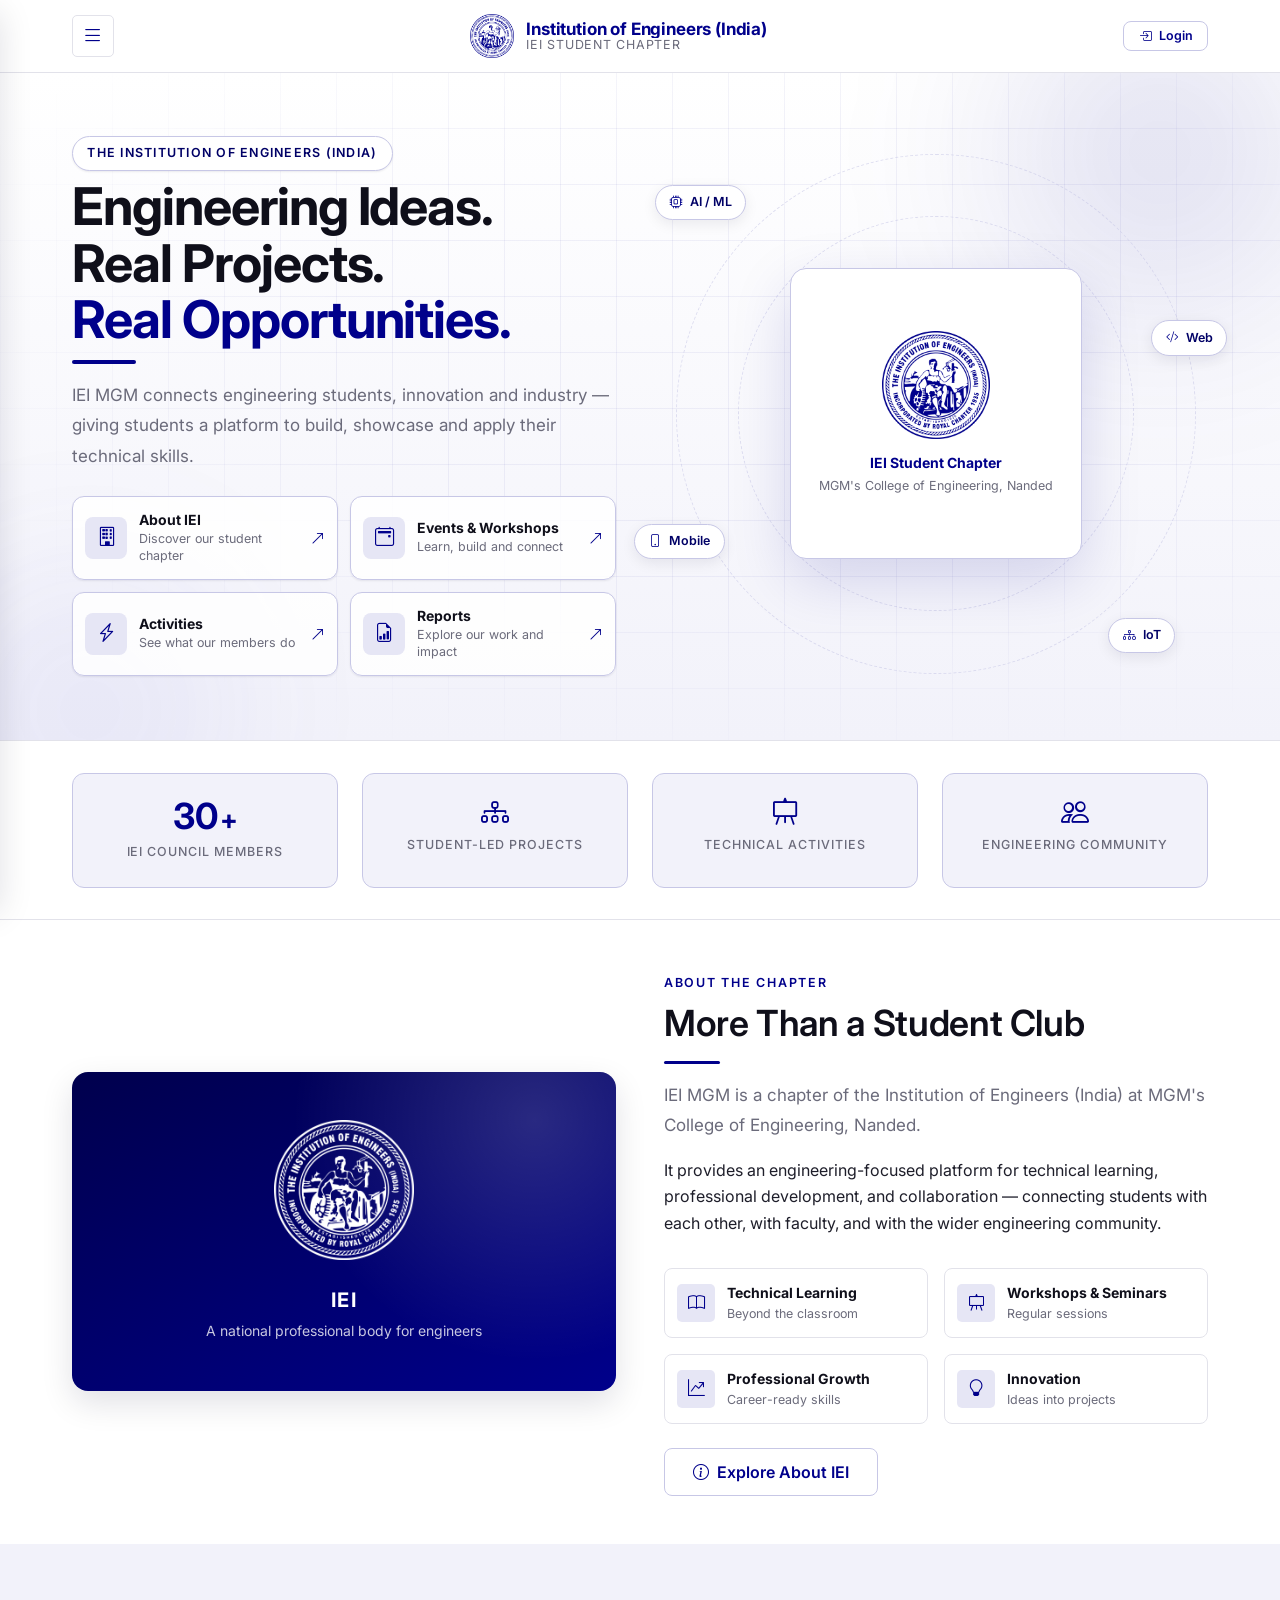
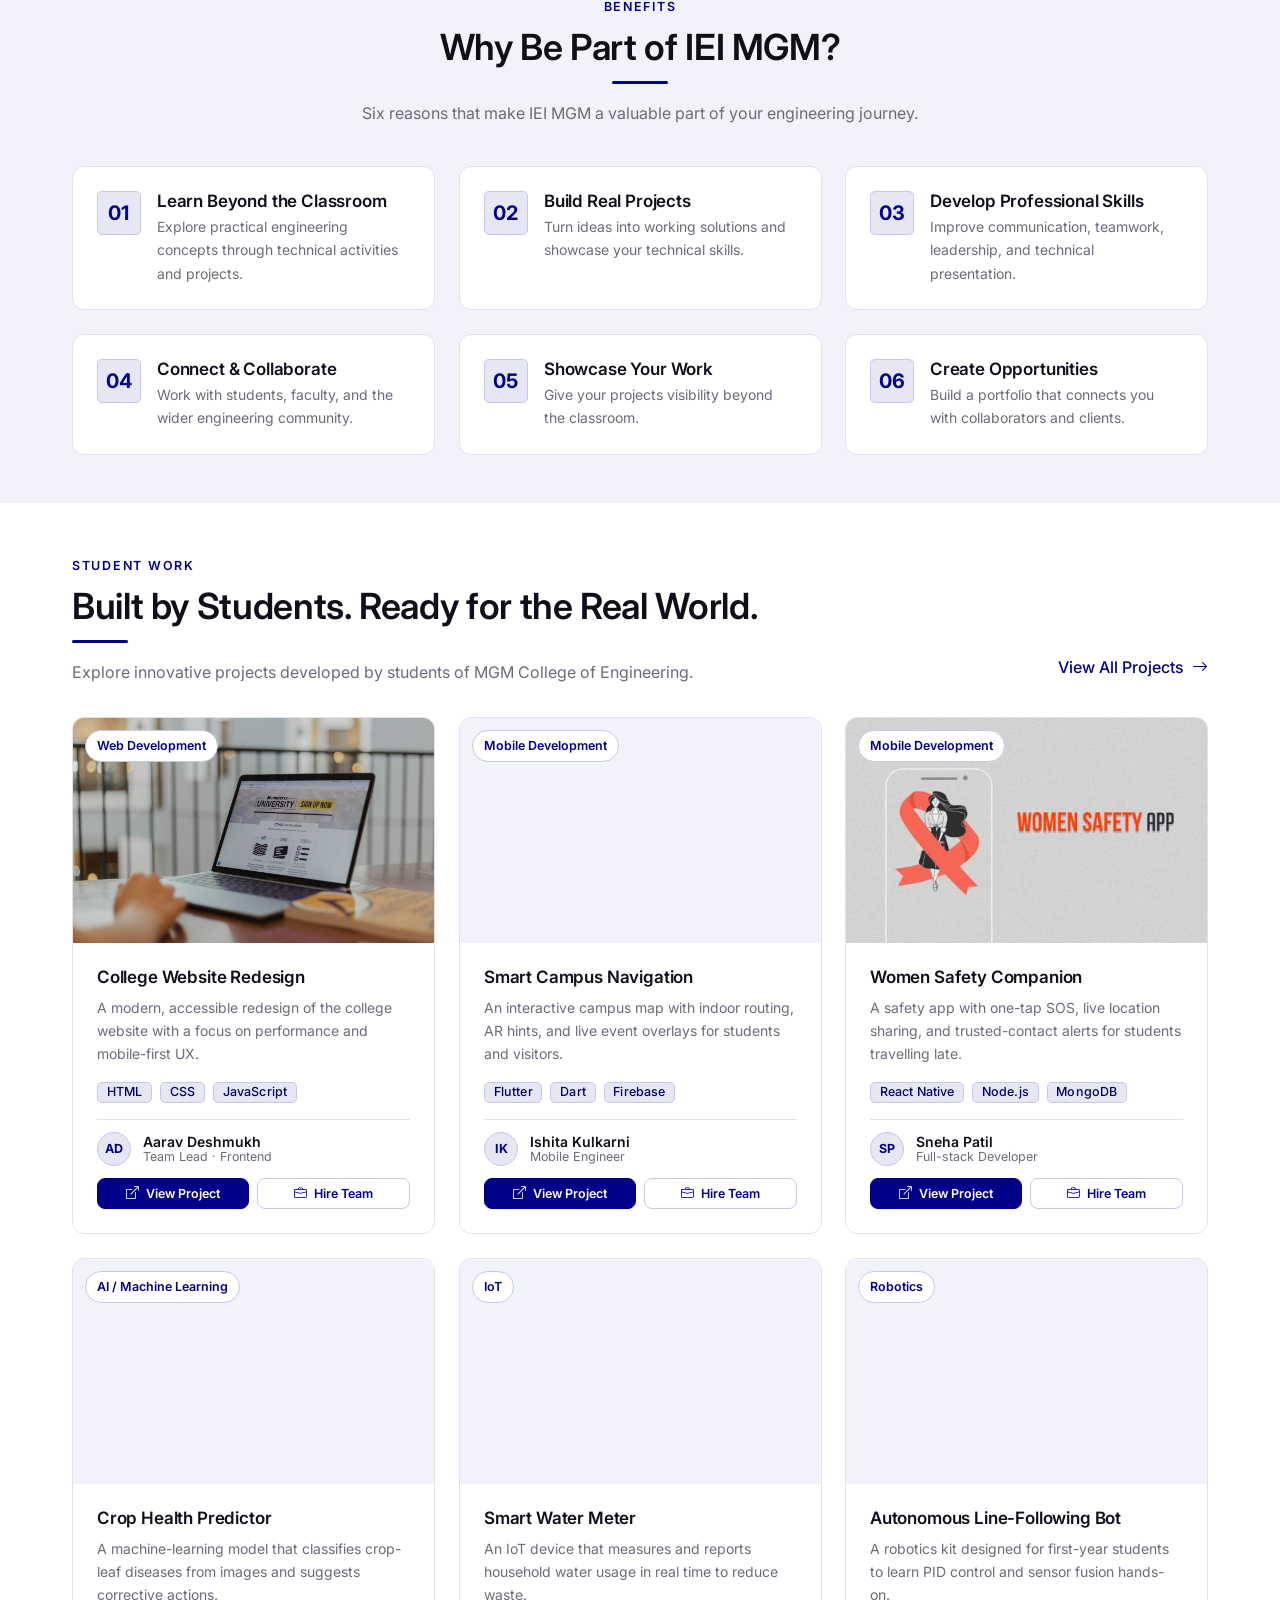
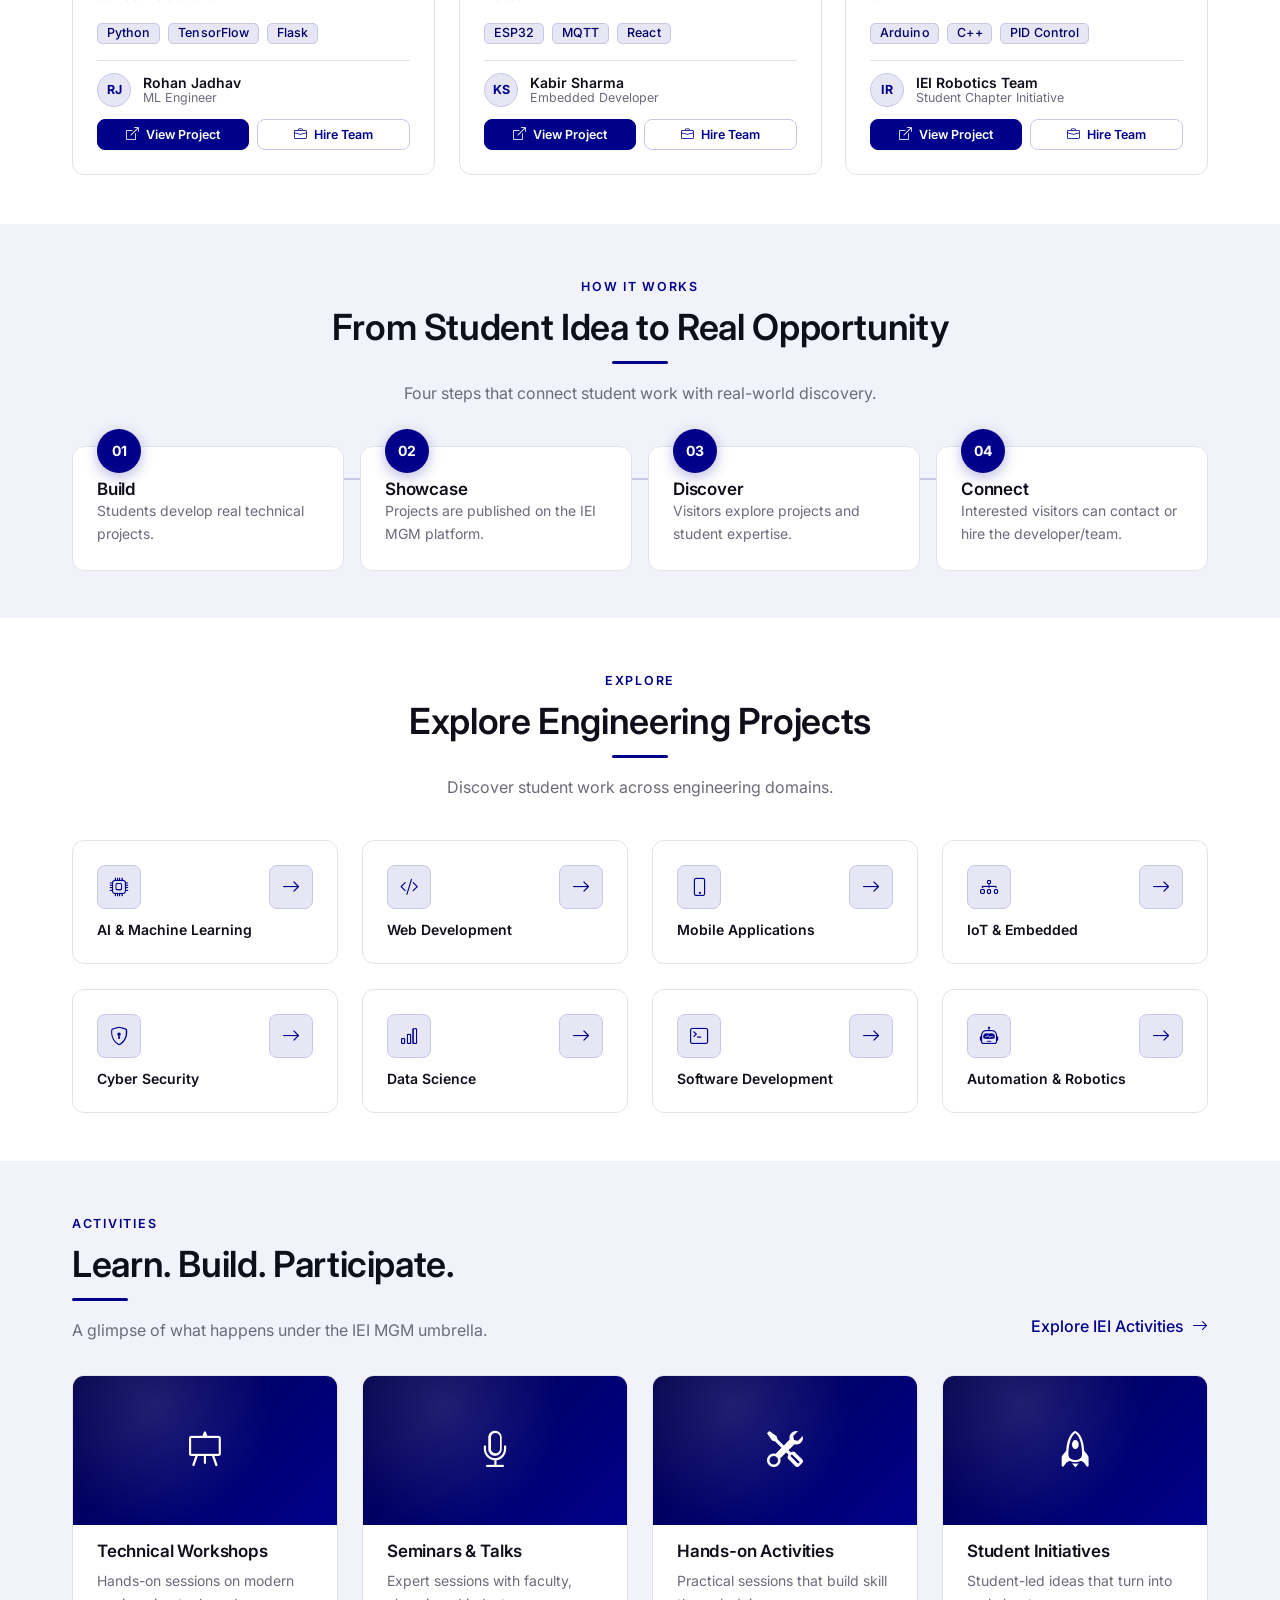
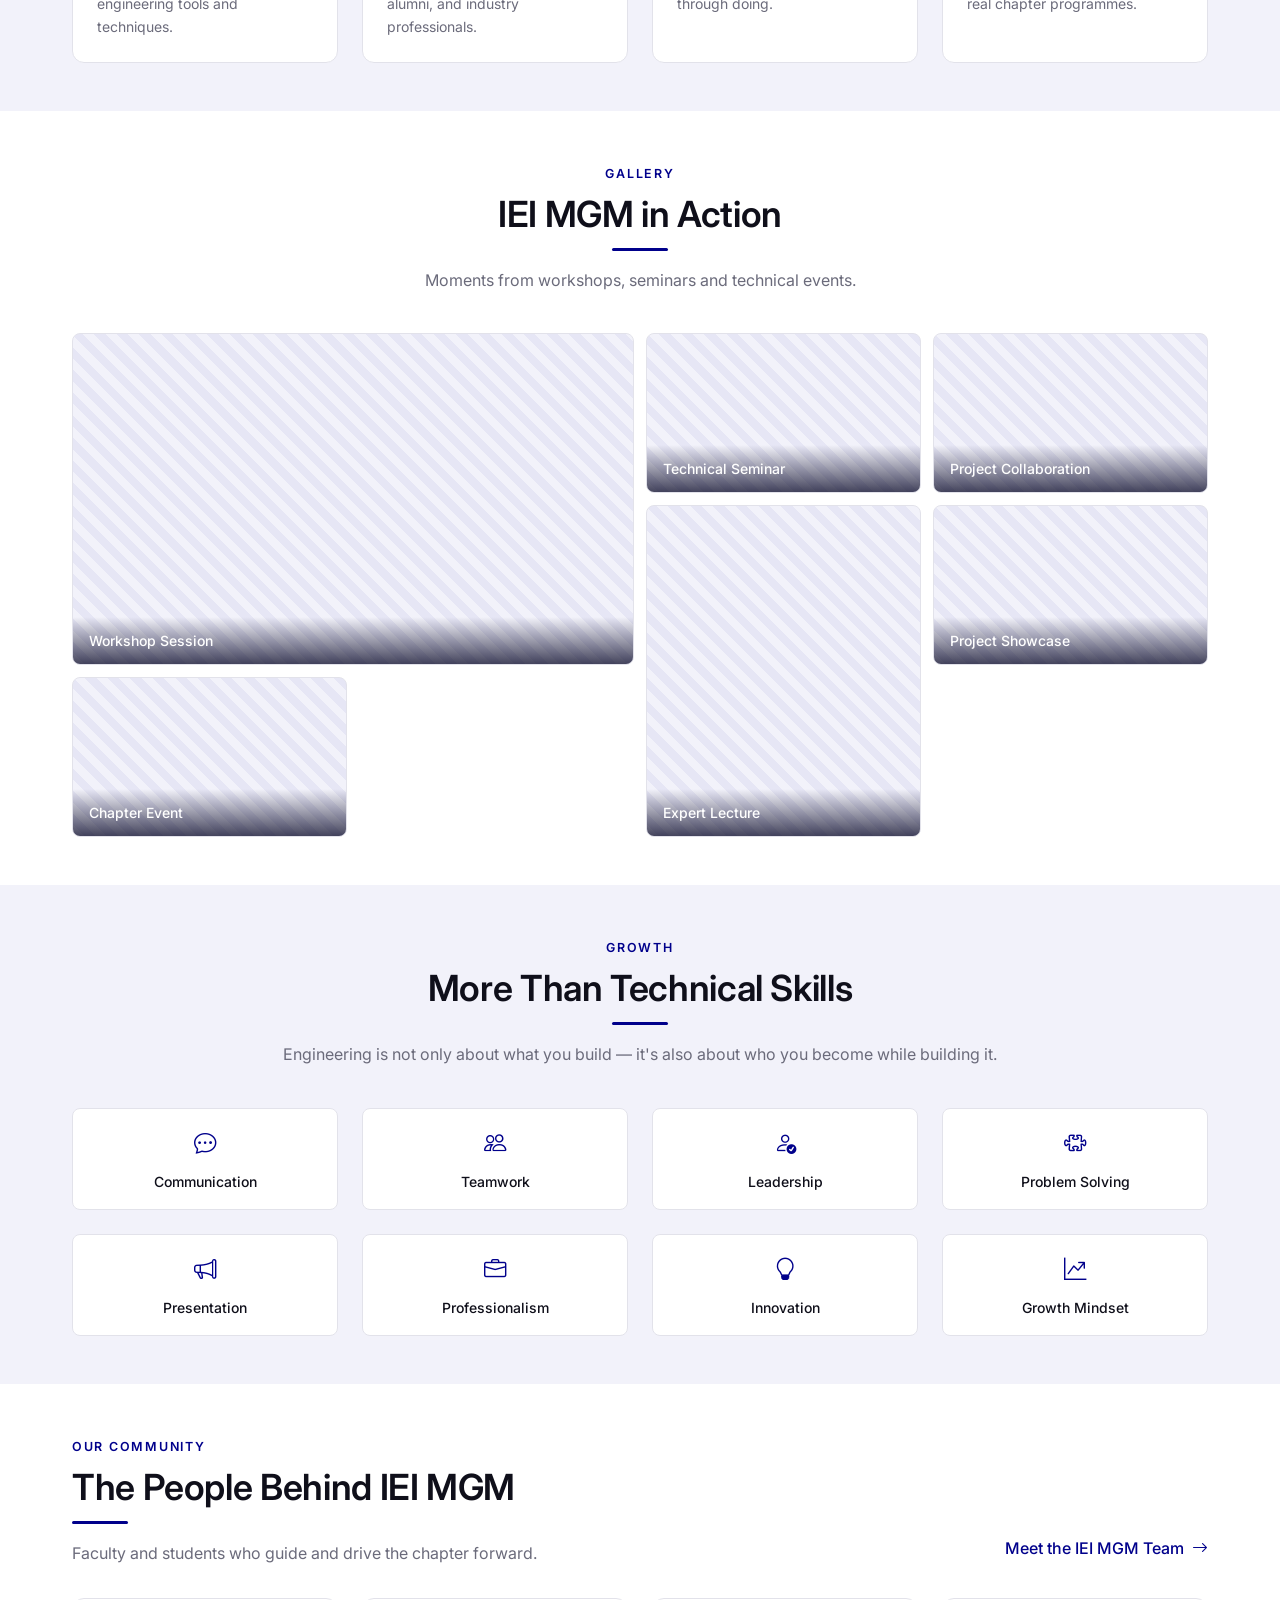
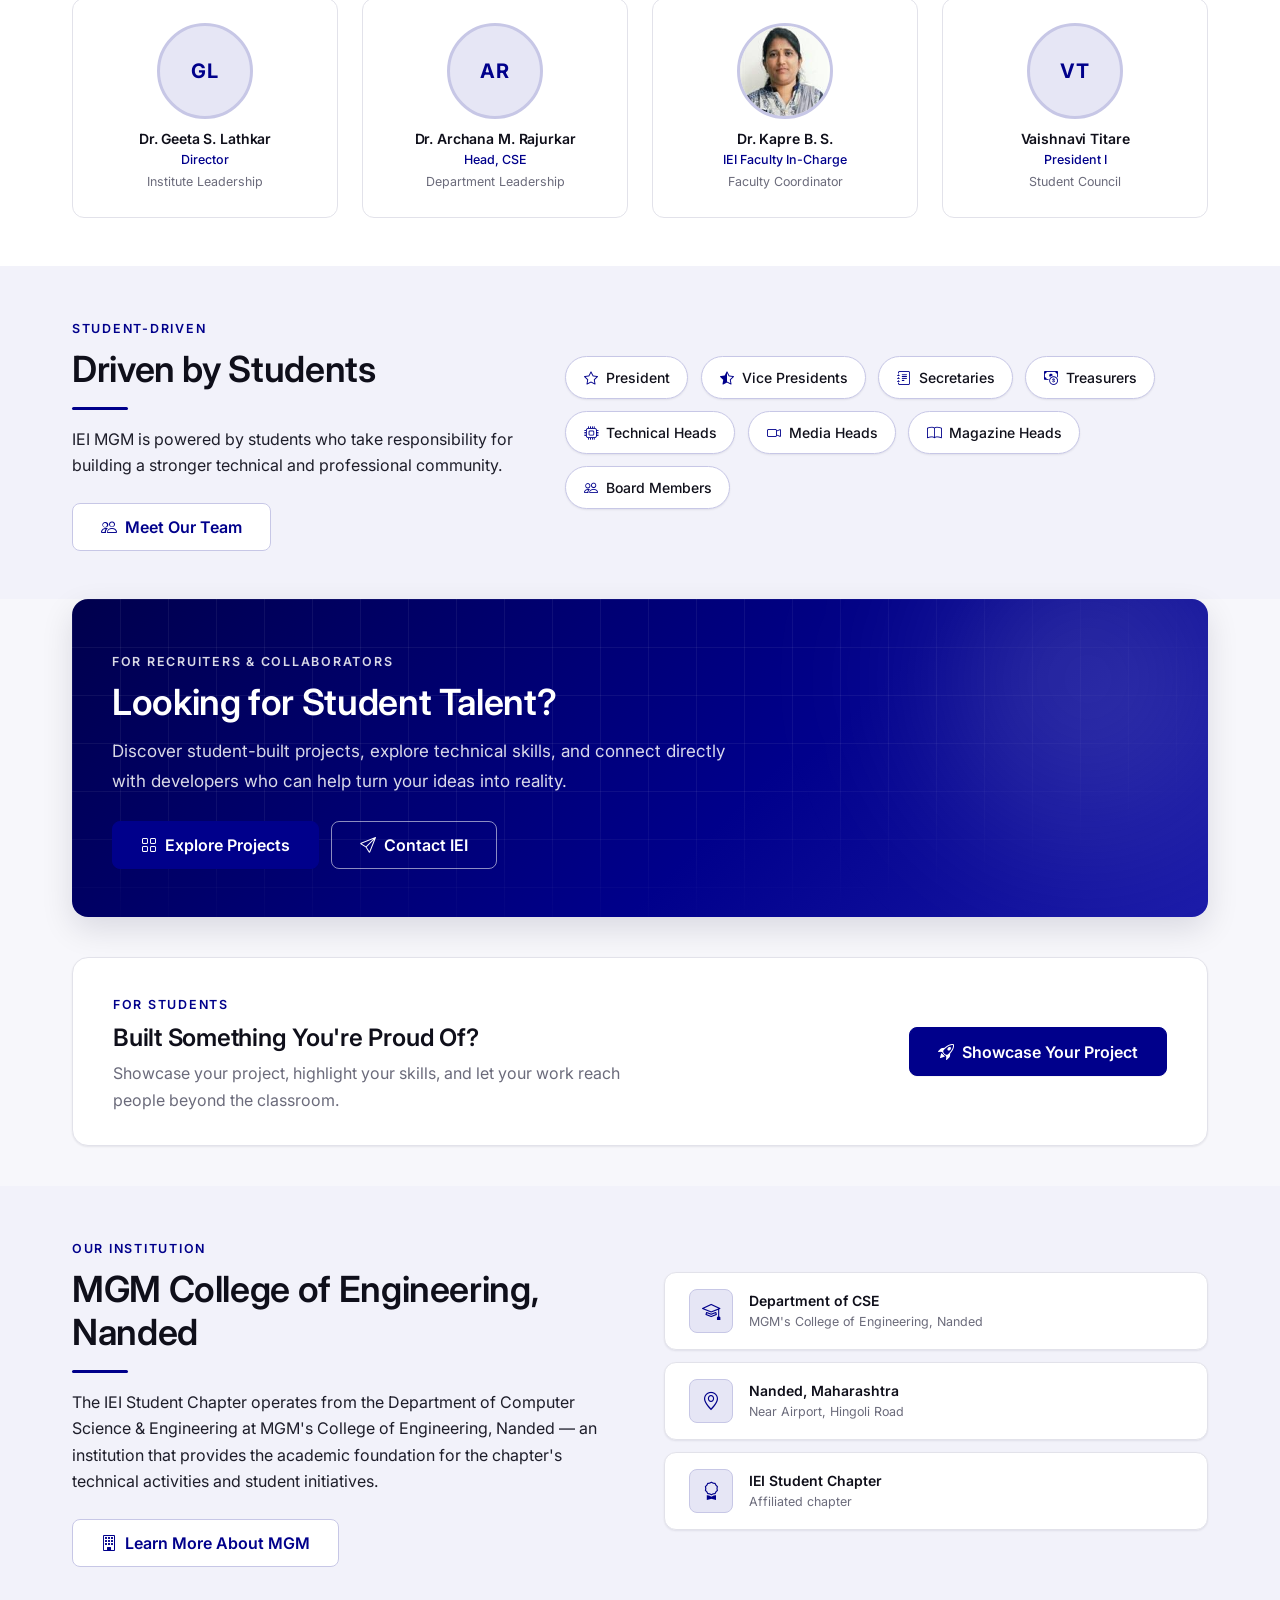
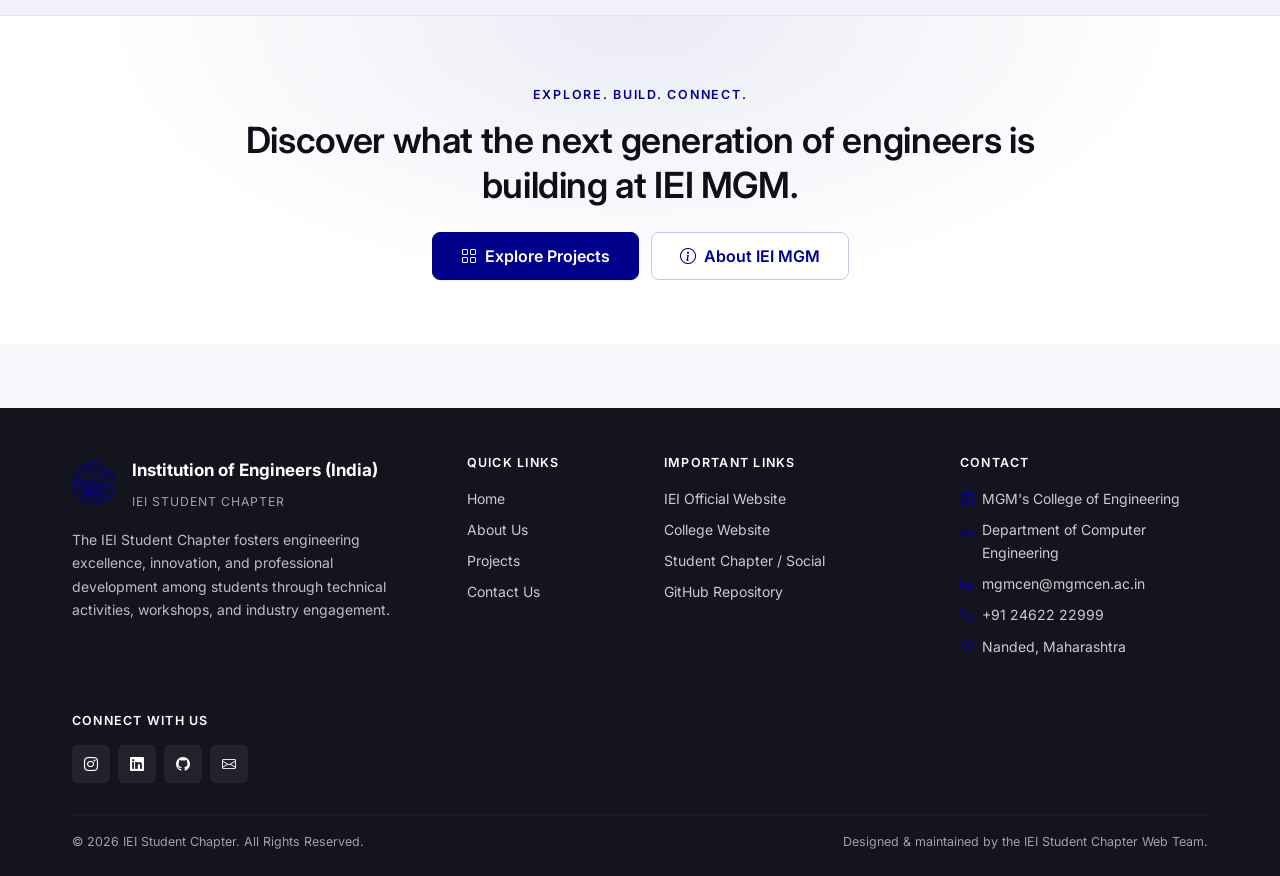
==== index.html @ 012e6281 "updated user/index action buttons" ====
<!DOCTYPE html>
<html lang="en">
<head>
    <meta charset="UTF-8">
    <meta name="viewport" content="width=device-width, initial-scale=1.0">

    <title>IEI MGM | Engineering, Innovation &amp; Student Projects</title>
    <meta name="description" content="Explore IEI MGM, student projects, technical activities and engineering initiatives at MGM's College of Engineering, Nanded.">
    <meta name="theme-color" content="#00008B">

    <!-- Open Graph -->
    <meta property="og:type" content="website">
    <meta property="og:title" content="IEI MGM | Engineering, Innovation &amp; Student Projects">
    <meta property="og:description" content="Explore IEI MGM, student projects, technical activities and engineering initiatives at MGM's College of Engineering, Nanded.">
    <meta property="og:image" content="assets/images/logos/iei-logo.png">
    <meta property="og:locale" content="en_IN">

    <!-- Favicons -->
    <link rel="icon" type="image/svg+xml" href="assets/images/favicon/favicon.svg">
    <link rel="icon" type="image/png" sizes="96x96" href="assets/images/favicon/favicon-96x96.png">
    <link rel="shortcut icon" href="assets/images/favicon/favicon.ico">
    <link rel="apple-touch-icon" sizes="180x180" href="assets/images/favicon/apple-touch-icon.png">
    <link rel="manifest" href="assets/images/favicon/site.webmanifest">
    <meta name="msapplication-TileColor" content="#00008B">
    <meta name="msapplication-config" content="assets/images/favicon/browserconfig.xml">

    <!-- Fonts + Bootstrap + Icons -->
    <link rel="preconnect" href="https://fonts.googleapis.com">
    <link rel="preconnect" href="https://fonts.gstatic.com" crossorigin>
    <link href="https://fonts.googleapis.com/css2?family=Inter:wght@400;500;600;700;800&display=swap" rel="stylesheet">
    <link href="https://cdn.jsdelivr.net/npm/bootstrap@5.3.3/dist/css/bootstrap.min.css" rel="stylesheet">
    <link href="https://cdn.jsdelivr.net/npm/bootstrap-icons@1.11.3/font/bootstrap-icons.css" rel="stylesheet">

    <!-- Global styles -->
    <link rel="stylesheet" href="assets/css/style.css">
</head>
<body>

    <div data-include="includes/header.html"></div>
    <div data-include="includes/sidebar.html"></div>

    <main id="main-content" role="main">

        <!-- ============================================================
             1. HERO
             ============================================================ -->
        <section class="home-hero" aria-label="IEI MGM introduction">
            <div class="home-hero-bg" aria-hidden="true">
                <span class="home-hero-grid"></span>
                <span class="home-hero-glow home-hero-glow-1"></span>
                <span class="home-hero-glow home-hero-glow-2"></span>
            </div>

            <div class="container-iei">
                <div class="row align-items-center g-5 home-hero-row">

                    <div class="col-12 col-lg-6 home-hero-copy">
                        <span class="eyebrow home-hero-eyebrow">
                            The Institution of Engineers (India)
                        </span>

                        <h1 class="home-hero-title">
                            Engineering Ideas.<br>
                            Real Projects.<br>
                            <span class="home-hero-title-accent">Real Opportunities.</span>
                        </h1>

                        <p class="home-hero-lead">
                            IEI MGM connects engineering students, innovation and industry —
                            giving students a platform to build, showcase and apply their
                            technical skills.
                        </p>

                        <div class="home-hero-actions">
                            <a href="projects.html" class="home-hero-link-card">
                                <span class="home-hero-link-icon" aria-hidden="true">
                                    <i class="bi bi-building"></i>
                                </span>
                                <span class="home-hero-link-copy">
                                    <strong>About IEI</strong>
                                    <small>Discover our student chapter</small>
                                </span>
                                <i class="bi bi-arrow-up-right home-hero-link-arrow" aria-hidden="true"></i>
                            </a>
                            <a href="aboutUs.html" class="home-hero-link-card">
                                <span class="home-hero-link-icon" aria-hidden="true">
                                    <i class="bi bi-calendar2-event"></i>
                                </span>
                                <span class="home-hero-link-copy">
                                    <strong>Events &amp; Workshops</strong>
                                    <small>Learn, build and connect</small>
                                </span>
                                <i class="bi bi-arrow-up-right home-hero-link-arrow" aria-hidden="true"></i>
                            </a>
                            <a href="projects.html" class="home-hero-link-card">
                                <span class="home-hero-link-icon" aria-hidden="true">
                                    <i class="bi bi-lightning-charge"></i>
                                </span>
                                <span class="home-hero-link-copy">
                                    <strong>Activities</strong>
                                    <small>See what our members do</small>
                                </span>
                                <i class="bi bi-arrow-up-right home-hero-link-arrow" aria-hidden="true"></i>
                            </a>
                            <a href="aboutUs.html" class="home-hero-link-card">
                                <span class="home-hero-link-icon" aria-hidden="true">
                                    <i class="bi bi-file-earmark-bar-graph"></i>
                                </span>
                                <span class="home-hero-link-copy">
                                    <strong>Reports</strong>
                                    <small>Explore our work and impact</small>
                                </span>
                                <i class="bi bi-arrow-up-right home-hero-link-arrow" aria-hidden="true"></i>
                            </a>
                        </div>

                        <!-- <a href="aboutUs.html" class="home-hero-sub-link">
                            Learn about IEI MGM
                            <i class="bi bi-arrow-right" aria-hidden="true"></i>
                        </a> -->
                    </div>

                    <div class="col-12 col-lg-6">
                        <div class="home-hero-visual" aria-hidden="true">
                            <span class="home-hero-orbit home-hero-orbit-1"></span>
                            <span class="home-hero-orbit home-hero-orbit-2"></span>
                            <span class="home-hero-orbit home-hero-orbit-3"></span>

                            <div class="home-hero-logo-card">
                                <img src="assets/images/logos/iei-logo.png"
                                     alt=""
                                     class="home-hero-logo"
                                     loading="eager"
                                     decoding="async">
                                <div class="home-hero-logo-caption">
                                    <strong>IEI Student Chapter</strong>
                                    <span>MGM's College of Engineering, Nanded</span>
                                </div>
                            </div>

                            <span class="home-hero-chip home-hero-chip-1">
                                <i class="bi bi-cpu"></i> AI / ML
                            </span>
                            <span class="home-hero-chip home-hero-chip-2">
                                <i class="bi bi-code-slash"></i> Web
                            </span>
                            <span class="home-hero-chip home-hero-chip-3">
                                <i class="bi bi-phone"></i> Mobile
                            </span>
                            <span class="home-hero-chip home-hero-chip-4">
                                <i class="bi bi-diagram-3"></i> IoT
                            </span>
                        </div>
                    </div>

                </div>
            </div>
        </section>

        <!-- ============================================================
             2. STATS
             ============================================================ -->
        <section class="home-stats section-sm" aria-label="Chapter highlights">
            <div class="container-iei">
                <div class="row g-3 g-md-4">
                    <div class="col-6 col-lg-3">
                        <div class="home-stat reveal">
                            <span class="home-stat-value">
                                <span data-count="30">0</span><span class="home-stat-suffix">+</span>
                            </span>
                            <span class="home-stat-label">IEI Council Members</span>
                        </div>
                    </div>
                    <div class="col-6 col-lg-3">
                        <div class="home-stat reveal reveal-delay-1">
                            <span class="home-stat-value">
                                <i class="bi bi-diagram-3 home-stat-icon" aria-hidden="true"></i>
                            </span>
                            <span class="home-stat-label">Student-Led Projects</span>
                        </div>
                    </div>
                    <div class="col-6 col-lg-3">
                        <div class="home-stat reveal reveal-delay-2">
                            <span class="home-stat-value">
                                <i class="bi bi-easel home-stat-icon" aria-hidden="true"></i>
                            </span>
                            <span class="home-stat-label">Technical Activities</span>
                        </div>
                    </div>
                    <div class="col-6 col-lg-3">
                        <div class="home-stat reveal reveal-delay-3">
                            <span class="home-stat-value">
                                <i class="bi bi-people home-stat-icon" aria-hidden="true"></i>
                            </span>
                            <span class="home-stat-label">Engineering Community</span>
                        </div>
                    </div>
                </div>
            </div>
        </section>

        <!-- ============================================================
             3. WHAT IS IEI?
             ============================================================ -->
        <section class="section home-about" aria-labelledby="home-about-title">
            <div class="container-iei">
                <div class="row align-items-center g-5">

                    <div class="col-12 col-lg-6 reveal">
                        <div class="home-about-visual">
                            <img src="assets/images/logos/iei-logo.png"
                                 alt="Institution of Engineers (India) logo"
                                 class="home-about-logo"
                                 loading="lazy"
                                 decoding="async">
                            <div class="home-about-caption">
                                <strong>IEI</strong>
                                <span>A national professional body for engineers</span>
                            </div>
                        </div>
                    </div>

                    <div class="col-12 col-lg-6 reveal reveal-delay-1">
                        <span class="eyebrow">About the Chapter</span>
                        <h2 id="home-about-title">More Than a Student Club</h2>
                        <div class="divider-iei home-heading-divider"></div>

                        <p class="lead-iei">
                            IEI MGM is a chapter of the Institution of Engineers (India)
                            at MGM's College of Engineering, Nanded.
                        </p>
                        <p>
                            It provides an engineering-focused platform for technical
                            learning, professional development, and collaboration —
                            connecting students with each other, with faculty, and with
                            the wider engineering community.
                        </p>

                        <div class="row g-3 mt-3 home-about-features">
                            <div class="col-12 col-sm-6">
                                <div class="home-about-feature">
                                    <i class="bi bi-book" aria-hidden="true"></i>
                                    <div>
                                        <strong>Technical Learning</strong>
                                        <span>Beyond the classroom</span>
                                    </div>
                                </div>
                            </div>
                            <div class="col-12 col-sm-6">
                                <div class="home-about-feature">
                                    <i class="bi bi-easel" aria-hidden="true"></i>
                                    <div>
                                        <strong>Workshops &amp; Seminars</strong>
                                        <span>Regular sessions</span>
                                    </div>
                                </div>
                            </div>
                            <div class="col-12 col-sm-6">
                                <div class="home-about-feature">
                                    <i class="bi bi-graph-up-arrow" aria-hidden="true"></i>
                                    <div>
                                        <strong>Professional Growth</strong>
                                        <span>Career-ready skills</span>
                                    </div>
                                </div>
                            </div>
                            <div class="col-12 col-sm-6">
                                <div class="home-about-feature">
                                    <i class="bi bi-lightbulb" aria-hidden="true"></i>
                                    <div>
                                        <strong>Innovation</strong>
                                        <span>Ideas into projects</span>
                                    </div>
                                </div>
                            </div>
                        </div>

                        <a href="aboutUs.html" class="btn-iei-outline btn-iei-lg mt-4">
                            <i class="bi bi-info-circle" aria-hidden="true"></i>
                            Explore About IEI
                        </a>
                    </div>

                </div>
            </div>
        </section>

        <!-- ============================================================
             4. WHY IEI MGM
             ============================================================ -->
        <section class="section section-tint home-why" aria-labelledby="home-why-title">
            <div class="container-iei">
                <div class="section-heading text-center reveal">
                    <span class="eyebrow">Benefits</span>
                    <h2 id="home-why-title">Why Be Part of IEI MGM?</h2>
                    <div class="divider"></div>
                    <p>Six reasons that make IEI MGM a valuable part of your engineering journey.</p>
                </div>

                <div class="row g-4">
                    <div class="col-12 col-md-6 col-lg-4">
                        <div class="home-reason reveal">
                            <span class="home-reason-num">01</span>
                            <div class="home-reason-body">
                                <h3 class="home-reason-title">Learn Beyond the Classroom</h3>
                                <p class="home-reason-text">Explore practical engineering concepts through technical activities and projects.</p>
                            </div>
                        </div>
                    </div>
                    <div class="col-12 col-md-6 col-lg-4">
                        <div class="home-reason reveal reveal-delay-1">
                            <span class="home-reason-num">02</span>
                            <div class="home-reason-body">
                                <h3 class="home-reason-title">Build Real Projects</h3>
                                <p class="home-reason-text">Turn ideas into working solutions and showcase your technical skills.</p>
                            </div>
                        </div>
                    </div>
                    <div class="col-12 col-md-6 col-lg-4">
                        <div class="home-reason reveal reveal-delay-2">
                            <span class="home-reason-num">03</span>
                            <div class="home-reason-body">
                                <h3 class="home-reason-title">Develop Professional Skills</h3>
                                <p class="home-reason-text">Improve communication, teamwork, leadership, and technical presentation.</p>
                            </div>
                        </div>
                    </div>
                    <div class="col-12 col-md-6 col-lg-4">
                        <div class="home-reason reveal">
                            <span class="home-reason-num">04</span>
                            <div class="home-reason-body">
                                <h3 class="home-reason-title">Connect &amp; Collaborate</h3>
                                <p class="home-reason-text">Work with students, faculty, and the wider engineering community.</p>
                            </div>
                        </div>
                    </div>
                    <div class="col-12 col-md-6 col-lg-4">
                        <div class="home-reason reveal reveal-delay-1">
                            <span class="home-reason-num">05</span>
                            <div class="home-reason-body">
                                <h3 class="home-reason-title">Showcase Your Work</h3>
                                <p class="home-reason-text">Give your projects visibility beyond the classroom.</p>
                            </div>
                        </div>
                    </div>
                    <div class="col-12 col-md-6 col-lg-4">
                        <div class="home-reason reveal reveal-delay-2">
                            <span class="home-reason-num">06</span>
                            <div class="home-reason-body">
                                <h3 class="home-reason-title">Create Opportunities</h3>
                                <p class="home-reason-text">Build a portfolio that connects you with collaborators and clients.</p>
                            </div>
                        </div>
                    </div>
                </div>
            </div>
        </section>

        <!-- ============================================================
             5. FEATURED PROJECTS
             ============================================================ -->
        <section class="section home-projects" aria-labelledby="home-projects-title">
            <div class="container-iei">
                <div class="home-section-head">
                    <div class="reveal">
                        <span class="eyebrow">Student Work</span>
                        <h2 id="home-projects-title">Built by Students. Ready for the Real World.</h2>
                        <div class="divider-iei home-heading-divider"></div>
                        <p class="text-muted-iei mb-0">
                            Explore innovative projects developed by students of MGM College of Engineering.
                        </p>
                    </div>
                    <a href="projects.html" class="link-iei home-section-head-link">
                        View All Projects
                        <i class="bi bi-arrow-right" aria-hidden="true"></i>
                    </a>
                </div>

                <!-- Populated by JS from window.IEI_PROJECTS (same source as projects.html) -->
                <div id="homeProjectsGrid" class="row g-4" aria-live="polite"></div>
            </div>
        </section>

        <!-- ============================================================
             6. HOW IT WORKS
             ============================================================ -->
        <section class="section section-tint home-how" aria-labelledby="home-how-title">
            <div class="container-iei">
                <div class="section-heading text-center reveal">
                    <span class="eyebrow">How It Works</span>
                    <h2 id="home-how-title">From Student Idea to Real Opportunity</h2>
                    <div class="divider"></div>
                    <p>Four steps that connect student work with real-world discovery.</p>
                </div>

                <ol class="home-steps" aria-label="Four-step process">
                    <li class="home-step reveal">
                        <span class="home-step-num">01</span>
                        <div class="home-step-body">
                            <h3 class="home-step-title">Build</h3>
                            <p class="home-step-text">Students develop real technical projects.</p>
                        </div>
                    </li>
                    <li class="home-step reveal reveal-delay-1">
                        <span class="home-step-num">02</span>
                        <div class="home-step-body">
                            <h3 class="home-step-title">Showcase</h3>
                            <p class="home-step-text">Projects are published on the IEI MGM platform.</p>
                        </div>
                    </li>
                    <li class="home-step reveal reveal-delay-2">
                        <span class="home-step-num">03</span>
                        <div class="home-step-body">
                            <h3 class="home-step-title">Discover</h3>
                            <p class="home-step-text">Visitors explore projects and student expertise.</p>
                        </div>
                    </li>
                    <li class="home-step reveal reveal-delay-3">
                        <span class="home-step-num">04</span>
                        <div class="home-step-body">
                            <h3 class="home-step-title">Connect</h3>
                            <p class="home-step-text">Interested visitors can contact or hire the developer/team.</p>
                        </div>
                    </li>
                </ol>
            </div>
        </section>

        <!-- ============================================================
             7. PROJECT CATEGORIES
             ============================================================ -->
        <section class="section home-categories" aria-labelledby="home-categories-title">
            <div class="container-iei">
                <div class="section-heading text-center reveal">
                    <span class="eyebrow">Explore</span>
                    <h2 id="home-categories-title">Explore Engineering Projects</h2>
                    <div class="divider"></div>
                    <p>Discover student work across engineering domains.</p>
                </div>

                <div class="row g-3 g-md-4">
                    <div class="col-6 col-md-4 col-lg-3">
                        <a href="projects.html" class="home-category reveal">
                            <i class="bi bi-cpu" aria-hidden="true"></i>
                            <span class="home-category-title">AI &amp; Machine Learning</span>
                            <span class="home-category-arrow"><i class="bi bi-arrow-right" aria-hidden="true"></i></span>
                        </a>
                    </div>
                    <div class="col-6 col-md-4 col-lg-3">
                        <a href="projects.html" class="home-category reveal reveal-delay-1">
                            <i class="bi bi-code-slash" aria-hidden="true"></i>
                            <span class="home-category-title">Web Development</span>
                            <span class="home-category-arrow"><i class="bi bi-arrow-right" aria-hidden="true"></i></span>
                        </a>
                    </div>
                    <div class="col-6 col-md-4 col-lg-3">
                        <a href="projects.html" class="home-category reveal reveal-delay-2">
                            <i class="bi bi-phone" aria-hidden="true"></i>
                            <span class="home-category-title">Mobile Applications</span>
                            <span class="home-category-arrow"><i class="bi bi-arrow-right" aria-hidden="true"></i></span>
                        </a>
                    </div>
                    <div class="col-6 col-md-4 col-lg-3">
                        <a href="projects.html" class="home-category reveal reveal-delay-3">
                            <i class="bi bi-diagram-3" aria-hidden="true"></i>
                            <span class="home-category-title">IoT &amp; Embedded</span>
                            <span class="home-category-arrow"><i class="bi bi-arrow-right" aria-hidden="true"></i></span>
                        </a>
                    </div>
                    <div class="col-6 col-md-4 col-lg-3">
                        <a href="projects.html" class="home-category reveal">
                            <i class="bi bi-shield-lock" aria-hidden="true"></i>
                            <span class="home-category-title">Cyber Security</span>
                            <span class="home-category-arrow"><i class="bi bi-arrow-right" aria-hidden="true"></i></span>
                        </a>
                    </div>
                    <div class="col-6 col-md-4 col-lg-3">
                        <a href="projects.html" class="home-category reveal reveal-delay-1">
                            <i class="bi bi-bar-chart" aria-hidden="true"></i>
                            <span class="home-category-title">Data Science</span>
                            <span class="home-category-arrow"><i class="bi bi-arrow-right" aria-hidden="true"></i></span>
                        </a>
                    </div>
                    <div class="col-6 col-md-4 col-lg-3">
                        <a href="projects.html" class="home-category reveal reveal-delay-2">
                            <i class="bi bi-terminal" aria-hidden="true"></i>
                            <span class="home-category-title">Software Development</span>
                            <span class="home-category-arrow"><i class="bi bi-arrow-right" aria-hidden="true"></i></span>
                        </a>
                    </div>
                    <div class="col-6 col-md-4 col-lg-3">
                        <a href="projects.html" class="home-category reveal reveal-delay-3">
                            <i class="bi bi-robot" aria-hidden="true"></i>
                            <span class="home-category-title">Automation &amp; Robotics</span>
                            <span class="home-category-arrow"><i class="bi bi-arrow-right" aria-hidden="true"></i></span>
                        </a>
                    </div>
                </div>
            </div>
        </section>

        <!-- ============================================================
             8. TECHNICAL ACTIVITIES
             ============================================================ -->
        <section class="section section-tint home-activities" aria-labelledby="home-activities-title">
            <div class="container-iei">
                <div class="home-section-head">
                    <div class="reveal">
                        <span class="eyebrow">Activities</span>
                        <h2 id="home-activities-title">Learn. Build. Participate.</h2>
                        <div class="divider-iei home-heading-divider"></div>
                        <p class="text-muted-iei mb-0">A glimpse of what happens under the IEI MGM umbrella.</p>
                    </div>
                    <a href="aboutUs.html" class="link-iei home-section-head-link">
                        Explore IEI Activities
                        <i class="bi bi-arrow-right" aria-hidden="true"></i>
                    </a>
                </div>

                <div class="row g-4">
                    <div class="col-12 col-md-6 col-lg-3">
                        <article class="home-activity reveal">
                            <div class="home-activity-media">
                                <span class="home-activity-icon"><i class="bi bi-easel" aria-hidden="true"></i></span>
                            </div>
                            <div class="home-activity-body">
                                <h3 class="home-activity-title">Technical Workshops</h3>
                                <p class="home-activity-desc">Hands-on sessions on modern engineering tools and techniques.</p>
                            </div>
                        </article>
                    </div>
                    <div class="col-12 col-md-6 col-lg-3">
                        <article class="home-activity reveal reveal-delay-1">
                            <div class="home-activity-media">
                                <span class="home-activity-icon"><i class="bi bi-mic" aria-hidden="true"></i></span>
                            </div>
                            <div class="home-activity-body">
                                <h3 class="home-activity-title">Seminars &amp; Talks</h3>
                                <p class="home-activity-desc">Expert sessions with faculty, alumni, and industry professionals.</p>
                            </div>
                        </article>
                    </div>
                    <div class="col-12 col-md-6 col-lg-3">
                        <article class="home-activity reveal reveal-delay-2">
                            <div class="home-activity-media">
                                <span class="home-activity-icon"><i class="bi bi-tools" aria-hidden="true"></i></span>
                            </div>
                            <div class="home-activity-body">
                                <h3 class="home-activity-title">Hands-on Activities</h3>
                                <p class="home-activity-desc">Practical sessions that build skill through doing.</p>
                            </div>
                        </article>
                    </div>
                    <div class="col-12 col-md-6 col-lg-3">
                        <article class="home-activity reveal reveal-delay-3">
                            <div class="home-activity-media">
                                <span class="home-activity-icon"><i class="bi bi-rocket" aria-hidden="true"></i></span>
                            </div>
                            <div class="home-activity-body">
                                <h3 class="home-activity-title">Student Initiatives</h3>
                                <p class="home-activity-desc">Student-led ideas that turn into real chapter programmes.</p>
                            </div>
                        </article>
                    </div>
                </div>
            </div>
        </section>

        <!-- ============================================================
             9. IEI MGM IN ACTION — GALLERY
             ============================================================ -->
        <section class="section home-gallery" aria-labelledby="home-gallery-title">
            <div class="container-iei">
                <div class="section-heading text-center reveal">
                    <span class="eyebrow">Gallery</span>
                    <h2 id="home-gallery-title">IEI MGM in Action</h2>
                    <div class="divider"></div>
                    <p>Moments from workshops, seminars and technical events.</p>
                </div>

                <div class="home-gallery-grid">
                    <figure class="home-gallery-item home-gallery-item-lg reveal">
                        <img src="assets/images/gallery/event-1.jpg"
                             alt="IEI MGM workshop session"
                             loading="lazy" decoding="async"
                             onerror="this.closest('.home-gallery-item').classList.add('is-placeholder')">
                        <figcaption>Workshop Session</figcaption>
                    </figure>
                    <figure class="home-gallery-item reveal reveal-delay-1">
                        <img src="assets/images/gallery/event-2.jpg"
                             alt="Technical seminar at IEI MGM"
                             loading="lazy" decoding="async"
                             onerror="this.closest('.home-gallery-item').classList.add('is-placeholder')">
                        <figcaption>Technical Seminar</figcaption>
                    </figure>
                    <figure class="home-gallery-item reveal reveal-delay-2">
                        <img src="assets/images/gallery/event-3.jpg"
                             alt="Students collaborating on a project"
                             loading="lazy" decoding="async"
                             onerror="this.closest('.home-gallery-item').classList.add('is-placeholder')">
                        <figcaption>Project Collaboration</figcaption>
                    </figure>
                    <figure class="home-gallery-item home-gallery-item-tall reveal">
                        <img src="assets/images/gallery/event-4.jpg"
                             alt="Expert lecture at IEI MGM"
                             loading="lazy" decoding="async"
                             onerror="this.closest('.home-gallery-item').classList.add('is-placeholder')">
                        <figcaption>Expert Lecture</figcaption>
                    </figure>
                    <figure class="home-gallery-item reveal reveal-delay-1">
                        <img src="assets/images/gallery/event-5.jpg"
                             alt="Student presenting a project"
                             loading="lazy" decoding="async"
                             onerror="this.closest('.home-gallery-item').classList.add('is-placeholder')">
                        <figcaption>Project Showcase</figcaption>
                    </figure>
                    <figure class="home-gallery-item reveal reveal-delay-2">
                        <img src="assets/images/gallery/event-6.jpg"
                             alt="IEI MGM team moment"
                             loading="lazy" decoding="async"
                             onerror="this.closest('.home-gallery-item').classList.add('is-placeholder')">
                        <figcaption>Chapter Event</figcaption>
                    </figure>
                </div>
            </div>
        </section>

        <!-- ============================================================
             10. STUDENT DEVELOPMENT
             ============================================================ -->
        <section class="section section-tint home-dev" aria-labelledby="home-dev-title">
            <div class="container-iei">
                <div class="section-heading text-center reveal">
                    <span class="eyebrow">Growth</span>
                    <h2 id="home-dev-title">More Than Technical Skills</h2>
                    <div class="divider"></div>
                    <p>Engineering is not only about what you build — it's also about who you become while building it.</p>
                </div>

                <div class="row g-3 g-md-4">
                    <div class="col-6 col-md-4 col-lg-3">
                        <div class="home-skill reveal"><i class="bi bi-chat-dots"></i><span>Communication</span></div>
                    </div>
                    <div class="col-6 col-md-4 col-lg-3">
                        <div class="home-skill reveal reveal-delay-1"><i class="bi bi-people"></i><span>Teamwork</span></div>
                    </div>
                    <div class="col-6 col-md-4 col-lg-3">
                        <div class="home-skill reveal reveal-delay-2"><i class="bi bi-person-check"></i><span>Leadership</span></div>
                    </div>
                    <div class="col-6 col-md-4 col-lg-3">
                        <div class="home-skill reveal reveal-delay-3"><i class="bi bi-puzzle"></i><span>Problem Solving</span></div>
                    </div>
                    <div class="col-6 col-md-4 col-lg-3">
                        <div class="home-skill reveal"><i class="bi bi-megaphone"></i><span>Presentation</span></div>
                    </div>
                    <div class="col-6 col-md-4 col-lg-3">
                        <div class="home-skill reveal reveal-delay-1"><i class="bi bi-briefcase"></i><span>Professionalism</span></div>
                    </div>
                    <div class="col-6 col-md-4 col-lg-3">
                        <div class="home-skill reveal reveal-delay-2"><i class="bi bi-lightbulb"></i><span>Innovation</span></div>
                    </div>
                    <div class="col-6 col-md-4 col-lg-3">
                        <div class="home-skill reveal reveal-delay-3"><i class="bi bi-graph-up-arrow"></i><span>Growth Mindset</span></div>
                    </div>
                </div>
            </div>
        </section>

        <!-- ============================================================
             11. PEOPLE BEHIND IEI MGM
             ============================================================ -->
        <section class="section home-people" aria-labelledby="home-people-title">
            <div class="container-iei">
                <div class="home-section-head">
                    <div class="reveal">
                        <span class="eyebrow">Our Community</span>
                        <h2 id="home-people-title">The People Behind IEI MGM</h2>
                        <div class="divider-iei home-heading-divider"></div>
                        <p class="text-muted-iei mb-0">Faculty and students who guide and drive the chapter forward.</p>
                    </div>
                    <a href="aboutUs.html" class="link-iei home-section-head-link">
                        Meet the IEI MGM Team
                        <i class="bi bi-arrow-right" aria-hidden="true"></i>
                    </a>
                </div>

                <div class="row g-4">
                    <div class="col-6 col-lg-3">
                        <article class="home-person reveal">
                            <div class="home-person-photo">
                                <img src="https://mgmcen.ac.in/images/director-img.jpg"
                                     alt="Dr. Geeta S. Lathkar, Director"
                                     loading="lazy" decoding="async"
                                     onerror="this.onerror=null; this.replaceWith(Object.assign(document.createElement('span'),{className:'home-person-initials',textContent:'GL'}));">
                            </div>
                            <h3 class="home-person-name">Dr. Geeta S. Lathkar</h3>
                            <p class="home-person-role">Director</p>
                            <p class="home-person-note">Institute Leadership</p>
                        </article>
                    </div>
                    <div class="col-6 col-lg-3">
                        <article class="home-person reveal reveal-delay-1">
                            <div class="home-person-photo">
                                <img src="https://mgmcen.ac.in/images/img-head-cse-p2.jpg"
                                     alt="Dr. Archana M. Rajurkar, Head of Department"
                                     loading="lazy" decoding="async"
                                     onerror="this.onerror=null; this.replaceWith(Object.assign(document.createElement('span'),{className:'home-person-initials',textContent:'AR'}));">
                            </div>
                            <h3 class="home-person-name">Dr. Archana M. Rajurkar</h3>
                            <p class="home-person-role">Head, CSE</p>
                            <p class="home-person-note">Department Leadership</p>
                        </article>
                    </div>
                    <div class="col-6 col-lg-3">
                        <article class="home-person reveal reveal-delay-2">
                            <div class="home-person-photo">
                                <img src="assets/images/profilePicture/kapre.jpg"
                                     alt="Dr. Kapre Bhagyashri Sudhakar"
                                     loading="lazy" decoding="async"
                                     onerror="this.onerror=null; this.replaceWith(Object.assign(document.createElement('span'),{className:'home-person-initials',textContent:'BK'}));">
                            </div>
                            <h3 class="home-person-name">Dr. Kapre B. S.</h3>
                            <p class="home-person-role">IEI Faculty In-Charge</p>
                            <p class="home-person-note">Faculty Coordinator</p>
                        </article>
                    </div>
                    <div class="col-6 col-lg-3">
                        <article class="home-person reveal reveal-delay-3">
                            <div class="home-person-photo">
                                <span class="home-person-initials">VT</span>
                            </div>
                            <h3 class="home-person-name">Vaishnavi Titare</h3>
                            <p class="home-person-role">President I</p>
                            <p class="home-person-note">Student Council</p>
                        </article>
                    </div>
                </div>
            </div>
        </section>

        <!-- ============================================================
             12. STUDENT COMMUNITY
             ============================================================ -->
        <section class="section section-tint home-community" aria-labelledby="home-community-title">
            <div class="container-iei">
                <div class="row align-items-center g-5">
                    <div class="col-12 col-lg-5 reveal">
                        <span class="eyebrow">Student-Driven</span>
                        <h2 id="home-community-title">Driven by Students</h2>
                        <div class="divider-iei home-heading-divider"></div>
                        <p>
                            IEI MGM is powered by students who take responsibility for
                            building a stronger technical and professional community.
                        </p>
                        <a href="aboutUs.html" class="btn-iei-outline btn-iei-lg mt-2">
                            <i class="bi bi-people" aria-hidden="true"></i>
                            Meet Our Team
                        </a>
                    </div>

                    <div class="col-12 col-lg-7">
                        <div class="home-roles">
                            <div class="home-role-pill reveal"><i class="bi bi-star"></i> President</div>
                            <div class="home-role-pill reveal reveal-delay-1"><i class="bi bi-star-half"></i> Vice Presidents</div>
                            <div class="home-role-pill reveal reveal-delay-2"><i class="bi bi-journal-text"></i> Secretaries</div>
                            <div class="home-role-pill reveal reveal-delay-3"><i class="bi bi-cash-coin"></i> Treasurers</div>
                            <div class="home-role-pill reveal"><i class="bi bi-cpu"></i> Technical Heads</div>
                            <div class="home-role-pill reveal reveal-delay-1"><i class="bi bi-camera-video"></i> Media Heads</div>
                            <div class="home-role-pill reveal reveal-delay-2"><i class="bi bi-book"></i> Magazine Heads</div>
                            <div class="home-role-pill reveal reveal-delay-3"><i class="bi bi-people"></i> Board Members</div>
                        </div>
                    </div>
                </div>
            </div>
        </section>

        <!-- ============================================================
             13. HIRING / OPPORTUNITY CTA
             ============================================================ -->
        <section class="section-sm home-hire-wrap" aria-labelledby="home-hire-title">
            <div class="container-iei">
                <div class="home-hire reveal">
                    <div class="home-hire-bg" aria-hidden="true">
                        <span class="home-hire-grid"></span>
                        <span class="home-hire-glow"></span>
                    </div>
                    <div class="home-hire-content">
                        <span class="eyebrow home-hire-eyebrow">For Recruiters &amp; Collaborators</span>
                        <h2 id="home-hire-title">Looking for Student Talent?</h2>
                        <p class="home-hire-text">
                            Discover student-built projects, explore technical skills, and
                            connect directly with developers who can help turn your ideas
                            into reality.
                        </p>
                        <div class="home-hire-actions">
                            <a href="projects.html" class="btn-iei btn-iei-lg">
                                <i class="bi bi-grid" aria-hidden="true"></i>
                                Explore Projects
                            </a>
                            <a href="ContactUs.html" class="btn-iei-outline btn-iei-lg">
                                <i class="bi bi-send" aria-hidden="true"></i>
                                Contact IEI
                            </a>
                        </div>
                    </div>
                </div>
            </div>
        </section>

        <!-- ============================================================
             14. FOR STUDENTS CTA
             ============================================================ -->
        <section class="section-sm home-forstud">
            <div class="container-iei">
                <div class="home-forstud-inner reveal">
                    <div class="home-forstud-copy">
                        <span class="eyebrow">For Students</span>
                        <h2 class="home-forstud-title">Built Something You're Proud Of?</h2>
                        <p class="home-forstud-text">
                            Showcase your project, highlight your skills, and let your work
                            reach people beyond the classroom.
                        </p>
                    </div>
                    <div class="home-forstud-action">
                        <a href="ContactUs.html" class="btn-iei btn-iei-lg">
                            <i class="bi bi-rocket-takeoff" aria-hidden="true"></i>
                            Showcase Your Project
                        </a>
                    </div>
                </div>
            </div>
        </section>

        <!-- ============================================================
             15. MGM INSTITUTION
             ============================================================ -->
        <section class="section section-tint home-mgm" aria-labelledby="home-mgm-title">
            <div class="container-iei">
                <div class="row align-items-center g-5">
                    <div class="col-12 col-lg-6 reveal">
                        <span class="eyebrow">Our Institution</span>
                        <h2 id="home-mgm-title">MGM College of Engineering, Nanded</h2>
                        <div class="divider-iei home-heading-divider"></div>
                        <p>
                            The IEI Student Chapter operates from the Department of Computer
                            Science &amp; Engineering at MGM's College of Engineering, Nanded —
                            an institution that provides the academic foundation for the
                            chapter's technical activities and student initiatives.
                        </p>
                        <a href="aboutUs.html" class="btn-iei-outline btn-iei-lg mt-2">
                            <i class="bi bi-building" aria-hidden="true"></i>
                            Learn More About MGM
                        </a>
                    </div>

                    <div class="col-12 col-lg-6 reveal reveal-delay-1">
                        <div class="home-mgm-visual">
                            <div class="home-mgm-badge">
                                <i class="bi bi-mortarboard" aria-hidden="true"></i>
                                <div>
                                    <strong>Department of CSE</strong>
                                    <span>MGM's College of Engineering, Nanded</span>
                                </div>
                            </div>
                            <div class="home-mgm-badge">
                                <i class="bi bi-geo-alt" aria-hidden="true"></i>
                                <div>
                                    <strong>Nanded, Maharashtra</strong>
                                    <span>Near Airport, Hingoli Road</span>
                                </div>
                            </div>
                            <div class="home-mgm-badge">
                                <i class="bi bi-award" aria-hidden="true"></i>
                                <div>
                                    <strong>IEI Student Chapter</strong>
                                    <span>Affiliated chapter</span>
                                </div>
                            </div>
                        </div>
                    </div>
                </div>
            </div>
        </section>

        <!-- ============================================================
             16. FINAL CTA
             ============================================================ -->
        <section class="home-final" aria-labelledby="home-final-title">
            <div class="container-iei">
                <div class="home-final-inner reveal">
                    <span class="eyebrow home-final-eyebrow">Explore. Build. Connect.</span>
                    <h2 id="home-final-title" class="home-final-title">
                        Discover what the next generation of engineers is building at IEI MGM.
                    </h2>
                    <div class="home-final-actions">
                        <a href="projects.html" class="btn-iei btn-iei-lg">
                            <i class="bi bi-grid" aria-hidden="true"></i>
                            Explore Projects
                        </a>
                        <a href="aboutUs.html" class="btn-iei-outline btn-iei-lg">
                            <i class="bi bi-info-circle" aria-hidden="true"></i>
                            About IEI MGM
                        </a>
                    </div>
                </div>
            </div>
        </section>

    </main>

    <div data-include="includes/footer.html"></div>

    <button id="backToTop" class="back-to-top" type="button" aria-label="Back to top">
        <i class="bi bi-arrow-up" aria-hidden="true"></i>
    </button>

    <script src="https://cdn.jsdelivr.net/npm/bootstrap@5.3.3/dist/js/bootstrap.bundle.min.js" defer></script>
    <script src="assets/js/script.js" defer></script>
</body>
</html>
---- assets/css/style.css ----
/* ============================================================
   IEI STUDENT CHAPTER — GLOBAL DESIGN SYSTEM
   File: assets/css/style.css
   Author: IEI Student Chapter Web Team
   Purpose: Single global stylesheet for the entire website.
   ============================================================ */

/* ------------------------------------------------------------
   1. CSS VARIABLE SYSTEM  (Theming foundation)
   ------------------------------------------------------------ */
:root {
    /* Brand — IEI deep royal blue */
    --primary-color:      #00008B;
    --primary-dark:       #000066;
    --primary-darker:     #00004d;
    --primary-light:      #1a1aa8;
    --primary-lighter:    #4d4dc9;
    --primary-soft:       #e6e6f5;   /* very light blue background */
    --primary-border:     #c7c7e6;   /* subtle blue border */
    --primary-tint:       #f2f2fa;   /* faint tint for sections */

    /* Secondary / Accent */
    --secondary-color:    #1c1c5c;   /* deep institutional ink */
    --accent-color:       #c9a227;   /* subtle gold accent (used sparingly) */
    --accent-soft:        #f6efd6;

    /* Neutrals */
    --black:              #0a0a0a;
    --ink:                #14141f;   /* heading dark */
    --white:              #ffffff;
    --near-white:         #fafafc;
    --surface-color:      #ffffff;
    --background-color:   #f7f7fb;   /* page background */
    --light-gray:         #e9e9ef;
    --medium-gray:        #6b6b7b;
    --dark-gray:          #2a2a35;

    /* Semantic text */
    --text-color:         #1e1e2a;
    --heading-color:      #0f0f1a;
    --muted-color:        #6b6b7b;
    --inverse-text:       #ffffff;

    /* Borders & shadows */
    --border-color:       #e2e2ea;
    --border-strong:      #c9c9d6;
    --shadow-color:       rgba(10, 10, 40, 0.08);
    --shadow-color-md:    rgba(10, 10, 40, 0.12);
    --shadow-sm:          0 1px 2px var(--shadow-color);
    --shadow-md:          0 4px 14px var(--shadow-color);
    --shadow-lg:          0 12px 32px var(--shadow-color-md);
    --focus-ring:         0 0 0 3px rgba(0, 0, 139, 0.18);

    /* Status */
    --success-color:      #1f7a4d;
    --success-soft:       #e6f4ec;
    --danger-color:       #b3261e;
    --danger-soft:        #fbeae9;
    --warning-color:      #a86b00;
    --warning-soft:       #fdf3e0;
    --info-color:         var(--primary-color);
    --info-soft:          var(--primary-soft);

    /* Typography */
    --font-family-base:   'Inter', 'Poppins', system-ui, -apple-system,
                          'Segoe UI', Roboto, Helvetica, Arial, sans-serif;
    --font-family-heading:'Inter', 'Poppins', system-ui, sans-serif;
    --font-family-mono:   ui-monospace, SFMono-Regular, Menlo, monospace;

    --fs-xs:   0.78rem;
    --fs-sm:   0.875rem;
    --fs-base: 1rem;
    --fs-md:   1.0625rem;
    --fs-lg:   1.25rem;
    --fs-xl:   1.5rem;
    --fs-2xl:  1.875rem;
    --fs-3xl:  2.25rem;
    --fs-4xl:  2.75rem;
    --fs-5xl:  3.25rem;

    --lh-tight:   1.2;
    --lh-snug:    1.35;
    --lh-base:    1.65;
    --lh-relaxed: 1.8;

    --fw-regular: 400;
    --fw-medium:  500;
    --fw-semibold:600;
    --fw-bold:    700;

    /* Spacing scale */
    --space-1: 0.25rem;
    --space-2: 0.5rem;
    --space-3: 0.75rem;
    --space-4: 1rem;
    --space-5: 1.5rem;
    --space-6: 2rem;
    --space-7: 2.5rem;
    --space-8: 3rem;
    --space-9: 4rem;
    --space-10:5rem;

    /* Radii — moderate, professional (avoid pill UI) */
    --radius-xs: 3px;
    --radius-sm: 5px;
    --radius-md: 8px;
    --radius-lg: 12px;
    --radius-xl: 16px;
    --radius-pill: 999px; /* reserved only for badges */

    /* Layout */
    --container-max: 1200px;
    --header-height: 72px;
    --sidebar-width: 288px;

    /* Motion */
    --transition-fast: 150ms ease;
    --transition-base: 220ms ease;
    --transition-slow: 320ms ease;
    --ease-out: cubic-bezier(0.22, 0.61, 0.36, 1);

    /* Z-index scale */
    --z-header:  1030;
    --z-sidebar: 1050;
    --z-overlay: 1040;
    --z-top:     1080;
}

/* ------------------------------------------------------------
   2. RESET & BASE
   ------------------------------------------------------------ */
.icon-bubble,
.card-icon,
.initiative-icon,
.report-icon,
.home-about-feature i,
.home-category i:first-child,
.home-mgm-badge i {
    display: inline-flex;
    align-items: center;
    justify-content: center;
    background: var(--primary-soft);
    color: var(--primary-color);
    border: 1px solid var(--primary-border);
}

.icon-bubble {
    width: 48px;
    height: 48px;
    border-radius: var(--radius-md);
    font-size: 1.35rem;
    flex-shrink: 0;
}

.category-chip,
.project-card-category,
.about-event-cat,
.home-project-cat {
    position: absolute;
    top: var(--space-3);
    left: var(--space-3);
    background: var(--white);
    color: var(--primary-color);
    font-size: var(--fs-xs);
    font-weight: var(--fw-semibold);
    padding: 0.3rem 0.7rem;
    border-radius: var(--radius-pill);
    border: 1px solid var(--primary-border);
}

*,
*::before,
*::after { box-sizing: border-box; }

html { -webkit-text-size-adjust: 100%; scroll-behavior: smooth; }

body {
    margin: 0;
    padding-top: var(--header-height);
    font-family: var(--font-family-base);
    font-size: var(--fs-base);
    line-height: var(--lh-base);
    color: var(--text-color);
    background-color: var(--background-color);
    -webkit-font-smoothing: antialiased;
    -moz-osx-font-smoothing: grayscale;
    overflow-x: hidden;
}

img, svg, video {
    max-width: 100%;
    height: auto;
    display: block;
}

a {
    color: var(--primary-color);
    text-decoration: none;
    transition: color var(--transition-fast);
}
a:hover { color: var(--primary-dark); text-decoration: underline; }

/* Accessible focus ring */
:focus-visible {
    outline: 2px solid var(--primary-color);
    outline-offset: 2px;
    border-radius: var(--radius-xs);
    box-shadow: var(--focus-ring);
}

/* ------------------------------------------------------------
   3. TYPOGRAPHY
   ------------------------------------------------------------ */
h1, h2, h3, h4, h5, h6 {
    font-family: var(--font-family-heading);
    color: var(--heading-color);
    font-weight: var(--fw-semibold);
    line-height: var(--lh-tight);
    letter-spacing: -0.01em;
    margin: 0 0 var(--space-4);
}

h1 { font-size: clamp(2rem, 4.5vw, var(--fs-5xl)); font-weight: var(--fw-bold); }
h2 { font-size: clamp(1.5rem, 3vw, var(--fs-3xl)); }
h3 { font-size: clamp(1.25rem, 2.2vw, var(--fs-2xl)); }
h4 { font-size: var(--fs-lg); }
h5 { font-size: var(--fs-md); }
h6 { font-size: var(--fs-base); text-transform: uppercase; letter-spacing: 0.08em; color: var(--muted-color); }

p { margin: 0 0 var(--space-4); }

.text-muted-iei { color: var(--muted-color) !important; }
.text-iei       { color: var(--primary-color) !important; }
.text-ink       { color: var(--heading-color) !important; }
.text-balance   { text-wrap: balance; }

.lead-iei {
    font-size: var(--fs-md);
    line-height: var(--lh-relaxed);
    color: var(--muted-color);
}

/* Small caps label used for section eyebrows */
.eyebrow {
    display: inline-block;
    font-size: var(--fs-xs);
    font-weight: var(--fw-semibold);
    letter-spacing: 0.14em;
    text-transform: uppercase;
    color: var(--primary-color);
    margin-bottom: var(--space-2);
}

/* ------------------------------------------------------------
   4. CONTAINERS & SECTION SPACING
   ------------------------------------------------------------ */
.container-iei {
    width: 100%;
    max-width: var(--container-max);
    margin-inline: auto;
    padding-inline: var(--space-4);
}

@media (min-width: 768px) {
    .container-iei { padding-inline: var(--space-6); }
}

.section {
    padding-block: var(--space-8);
}
.section-sm { padding-block: var(--space-6); }
.section-lg { padding-block: var(--space-10); }

.section-tint   { background-color: var(--primary-tint); }
.section-light  { background-color: var(--near-white); }
.section-surface{ background-color: var(--surface-color); }
.section-dark {
    background-color: var(--ink);
    color: var(--inverse-text);
}
.section-dark h1, .section-dark h2, .section-dark h3, .section-dark h4 { color: var(--white); }
.section-dark p { color: rgba(255,255,255,0.78); }

/* Section heading block */
.section-heading {
    max-width: 720px;
    margin-bottom: var(--space-7);
}
.section-heading.text-center { margin-inline: auto; }
.section-heading h2 { margin-bottom: var(--space-3); }
.section-heading p  { color: var(--muted-color); margin: 0; }

/* Decorative divider under heading */
.section-heading .divider {
    width: 56px;
    height: 3px;
    background: var(--primary-color);
    border-radius: 2px;
    margin: var(--space-3) 0 var(--space-4);
}
.section-heading.text-center .divider { margin-inline: auto; }

/* ------------------------------------------------------------
   5. HEADER
   ------------------------------------------------------------ */
.site-header {
    position: fixed;
    inset: 0 0 auto;
    width: 100%;
    z-index: var(--z-header);
    background-color: var(--surface-color);
    border-bottom: 1px solid var(--border-color);
    transition: box-shadow var(--transition-base), background-color var(--transition-base);
}
.site-header.is-scrolled {
    box-shadow: var(--shadow-md);
}

.site-header .navbar {
    min-height: var(--header-height);
    padding-block: var(--space-2);
}

/* Brand */
.brand {
    display: inline-flex;
    align-items: center;
    gap: var(--space-3);
    text-decoration: none !important;
    color: var(--heading-color);
}
.brand-logo {
    height: 44px;
    width: auto;
    object-fit: contain;
}
.brand-text {
    display: flex;
    flex-direction: column;
    line-height: 1.1;
}
.brand-title {
    font-family: var(--font-family-heading);
    font-weight: var(--fw-bold);
    font-size: var(--fs-md);
    color: var(--primary-color);
    letter-spacing: -0.01em;
}
.brand-subtitle {
    font-size: var(--fs-xs);
    color: var(--muted-color);
    letter-spacing: 0.06em;
    text-transform: uppercase;
}

/* Primary nav links */
.navbar-iei .nav-link {
    color: var(--text-color);
    font-weight: var(--fw-medium);
    font-size: var(--fs-sm);
    padding: var(--space-2) var(--space-3) !important;
    border-radius: var(--radius-sm);
    position: relative;
    transition: color var(--transition-fast), background-color var(--transition-fast);
}
.navbar-iei .nav-link:hover {
    color: var(--primary-color);
    background-color: var(--primary-soft);
}
.navbar-iei .nav-link.active,
.navbar-iei .nav-link[aria-current="page"] {
    color: var(--primary-color);
    font-weight: var(--fw-semibold);
}
.navbar-iei .nav-link.active::after {
    content: "";
    position: absolute;
    left: var(--space-3);
    right: var(--space-3);
    bottom: 2px;
    height: 2px;
    background: var(--primary-color);
    border-radius: 2px;
}

/* Hamburger button */
.nav-toggle {
    background: transparent;
    border: 1px solid var(--border-color);
    color: var(--primary-color);
    width: 42px;
    height: 42px;
    border-radius: var(--radius-sm);
    display: inline-flex;
    align-items: center;
    justify-content: center;
    font-size: 1.35rem;
    transition: background-color var(--transition-fast), border-color var(--transition-fast);
}
.nav-toggle:hover { background-color: var(--primary-soft); border-color: var(--primary-border); }

/* ------------------------------------------------------------
   6. SIDEBAR (Off-canvas)
   ------------------------------------------------------------ */
.sidebar {
    position: fixed;
    top: 0;
    left: 0;
    width: var(--sidebar-width);
    max-width: 86vw;
    height: 100dvh;
    background-color: var(--surface-color);
    border-right: 1px solid var(--border-color);
    box-shadow: var(--shadow-lg);
    transform: translateX(-100%);
    transition: transform var(--transition-slow) var(--ease-out);
    z-index: var(--z-sidebar);
    display: flex;
    flex-direction: column;
    overflow-y: auto;
}
.sidebar.is-open { transform: translateX(0); }

.sidebar-header {
    padding: var(--space-5) var(--space-5) var(--space-4);
    border-bottom: 1px solid var(--border-color);
    background: linear-gradient(180deg, var(--primary-tint), var(--surface-color));
    display: flex;
    align-items: center;
    justify-content: space-between;
    gap: var(--space-3);
}
.sidebar-brand-title {
    font-weight: var(--fw-bold);
    color: var(--primary-color);
    font-size: var(--fs-md);
    line-height: 1.15;
}
.sidebar-brand-sub {
    font-size: var(--fs-xs);
    color: var(--muted-color);
    text-transform: uppercase;
    letter-spacing: 0.08em;
}
.sidebar-close {
    background: transparent;
    border: 1px solid var(--border-color);
    color: var(--muted-color);
    width: 36px;
    height: 36px;
    border-radius: var(--radius-sm);
    display: inline-flex;
    align-items: center;
    justify-content: center;
    transition: background-color var(--transition-fast), color var(--transition-fast);
}
.sidebar-close:hover { background: var(--primary-soft); color: var(--primary-color); }

.sidebar-nav {
    padding: var(--space-4) var(--space-3);
    flex: 1;
}
.sidebar-nav ul {
    list-style: none;
    margin: 0;
    padding: 0;
    display: flex;
    flex-direction: column;
    gap: 2px;
}
.sidebar-nav a {
    display: flex;
    align-items: center;
    gap: var(--space-3);
    padding: var(--space-3) var(--space-4);
    color: var(--text-color);
    font-size: var(--fs-sm);
    font-weight: var(--fw-medium);
    border-radius: var(--radius-md);
    text-decoration: none;
    transition: background-color var(--transition-fast), color var(--transition-fast), transform var(--transition-fast);
}
.sidebar-nav a i { font-size: 1.05rem; color: var(--primary-color); width: 1.2rem; text-align: center; }
.sidebar-nav a:hover {
    background-color: var(--primary-soft);
    color: var(--primary-color);
}
.sidebar-nav a.active,
.sidebar-nav a[aria-current="page"] {
    background-color: var(--primary-color);
    color: var(--white);
}
.sidebar-nav a.active i,
.sidebar-nav a[aria-current="page"] i { color: var(--white); }

.sidebar-footer {
    padding: var(--space-4) var(--space-5);
    border-top: 1px solid var(--border-color);
    font-size: var(--fs-xs);
    color: var(--muted-color);
}

/* Overlay */
.sidebar-overlay {
    position: fixed;
    inset: 0;
    background: rgba(10, 10, 40, 0.45);
    backdrop-filter: blur(2px);
    opacity: 0;
    visibility: hidden;
    transition: opacity var(--transition-base), visibility var(--transition-base);
    z-index: var(--z-overlay);
}
.sidebar-overlay.is-visible { opacity: 1; visibility: visible; }

body.sidebar-open { overflow: hidden; }

/* ------------------------------------------------------------
   7. FOOTER
   ------------------------------------------------------------ */
.site-footer {
    background-color: var(--ink);
    color: rgba(255,255,255,0.78);
    padding-block: var(--space-8) var(--space-5);
    font-size: var(--fs-sm);
    margin-top: var(--space-9);
}
.site-footer h5,
.site-footer h6 {
    color: var(--white);
    text-transform: uppercase;
    letter-spacing: 0.1em;
    font-size: var(--fs-xs);
    font-weight: var(--fw-semibold);
    margin-bottom: var(--space-4);
}
.site-footer a {
    color: rgba(255,255,255,0.78);
    text-decoration: none;
    transition: color var(--transition-fast);
}
.site-footer a:hover { color: var(--white); text-decoration: underline; }

.footer-brand-title {
    color: var(--white);
    font-weight: var(--fw-bold);
    font-size: var(--fs-md);
    margin-bottom: var(--space-2);
}
.footer-divider {
    border-color: rgba(255,255,255,0.12);
    margin-block: var(--space-6) var(--space-4);
}
.footer-links { list-style: none; padding: 0; margin: 0; }
.footer-links li { margin-bottom: var(--space-2); }
.footer-social {
    display: inline-flex;
    align-items: center;
    justify-content: center;
    width: 38px;
    height: 38px;
    border-radius: var(--radius-sm);
    background: rgba(255,255,255,0.06);
    color: var(--white) !important;
    margin-right: var(--space-2);
    transition: background-color var(--transition-fast), transform var(--transition-fast);
}
.footer-social:hover { background: var(--primary-light); transform: translateY(-2px); }
.footer-bottom {
    display: flex;
    flex-wrap: wrap;
    gap: var(--space-3);
    justify-content: space-between;
    color: rgba(255,255,255,0.6);
    font-size: var(--fs-xs);
}

/* ------------------------------------------------------------
   8. BUTTONS
   ------------------------------------------------------------ */
.btn-iei,
.btn-iei-outline,
.btn-iei-dark,
.btn-iei-ghost {
    display: inline-flex;
    align-items: center;
    justify-content: center;
    gap: var(--space-2);
    font-family: var(--font-family-base);
    font-size: var(--fs-sm);
    font-weight: var(--fw-semibold);
    line-height: 1;
    padding: 0.75rem 1.35rem;
    border-radius: var(--radius-md);
    border: 1px solid transparent;
    text-decoration: none !important;
    cursor: pointer;
    transition:
        background-color var(--transition-fast),
        color var(--transition-fast),
        border-color var(--transition-fast),
        box-shadow var(--transition-fast),
        transform var(--transition-fast);
    white-space: nowrap;
}

/* Primary */
.btn-iei {
    background-color: var(--primary-color);
    color: var(--white);
    border-color: var(--primary-color);
    box-shadow: 0 1px 0 rgba(0,0,0,0.04);
}
.btn-iei:hover {
    background-color: var(--primary-dark);
    border-color: var(--primary-dark);
    color: var(--white);
    transform: translateY(-1px);
    box-shadow: var(--shadow-md);
}
.btn-iei:active { transform: translateY(0); }

/* Outline / secondary */
.btn-iei-outline {
    background-color: var(--white);
    color: var(--primary-color);
    border-color: var(--primary-border);
}
.btn-iei-outline:hover {
    background-color: var(--primary-soft);
    border-color: var(--primary-color);
    color: var(--primary-dark);
    transform: translateY(-1px);
}

/* Dark */
.btn-iei-dark {
    background-color: var(--ink);
    color: var(--white);
    border-color: var(--ink);
}
.btn-iei-dark:hover {
    background-color: var(--black);
    color: var(--white);
    transform: translateY(-1px);
    box-shadow: var(--shadow-md);
}

/* Ghost */
.btn-iei-ghost {
    background-color: transparent;
    color: var(--primary-color);
    border-color: transparent;
    padding-inline: var(--space-3);
}
.btn-iei-ghost:hover { background-color: var(--primary-soft); color: var(--primary-dark); }

/* Sizes */
.btn-iei-sm,
.btn-iei-outline.btn-iei-sm { padding: 0.5rem 0.9rem; font-size: var(--fs-xs); }
.btn-iei-lg,
.btn-iei-outline.btn-iei-lg { padding: 0.95rem 1.75rem; font-size: var(--fs-base); }

/* Icon-only round-ish */
.btn-icon {
    width: 42px;
    height: 42px;
    padding: 0;
    border-radius: var(--radius-md);
}

/* ------------------------------------------------------------
   9. CARDS
   ------------------------------------------------------------ */
.card-iei {
    background-color: var(--surface-color);
    border: 1px solid var(--border-color);
    border-radius: var(--radius-lg);
    box-shadow: var(--shadow-sm);
    padding: var(--space-5);
    height: 100%;
    display: flex;
    flex-direction: column;
    transition: box-shadow var(--transition-base), transform var(--transition-base), border-color var(--transition-base);
}
.card-iei:hover {
    box-shadow: var(--shadow-md);
    transform: translateY(-3px);
    border-color: var(--primary-border);
}
.card-iei .card-title-iei {
    font-size: var(--fs-lg);
    font-weight: var(--fw-semibold);
    color: var(--heading-color);
    margin-bottom: var(--space-2);
}
.card-iei .card-body-iei p { color: var(--muted-color); }

/* Icon bubble used in feature cards */
.card-icon {
    width: 52px;
    height: 52px;
    border-radius: var(--radius-md);
    font-size: 1.4rem;
    margin-bottom: var(--space-4);
}

/* ------------------------------------------------------------
   10. PROJECT CARDS
   ------------------------------------------------------------ */
.project-card {
    background-color: var(--surface-color);
    border: 1px solid var(--border-color);
    border-radius: var(--radius-lg);
    overflow: hidden;
    height: 100%;
    display: flex;
    flex-direction: column;
    transition: box-shadow var(--transition-base), transform var(--transition-base), border-color var(--transition-base);
}
.project-card:hover {
    box-shadow: var(--shadow-md);
    transform: translateY(-3px);
    border-color: var(--primary-border);
}

.project-card-media {
    position: relative;
    aspect-ratio: 16 / 10;
    background: var(--primary-tint);
    overflow: hidden;
}
.project-card-media img {
    width: 100%;
    height: 100%;
    object-fit: cover;
    transition: transform var(--transition-slow) var(--ease-out);
}
.project-card:hover .project-card-media img { transform: scale(1.04); }

.project-card-body {
    padding: var(--space-5);
    display: flex;
    flex-direction: column;
    flex: 1;
}
.project-card-title {
    font-size: var(--fs-md);
    font-weight: var(--fw-semibold);
    color: var(--heading-color);
    margin-bottom: var(--space-2);
}
.project-card-desc {
    color: var(--muted-color);
    font-size: var(--fs-sm);
    flex: 1;
}
.project-card-meta {
    display: flex;
    align-items: center;
    justify-content: space-between;
    gap: var(--space-3);
    margin-top: var(--space-4);
    padding-top: var(--space-4);
    border-top: 1px solid var(--border-color);
    font-size: var(--fs-xs);
    color: var(--muted-color);
}

/* ------------------------------------------------------------
   11. BADGES & PILLS
   ------------------------------------------------------------ */
.badge-iei {
    display: inline-flex;
    align-items: center;
    gap: var(--space-1);
    font-size: var(--fs-xs);
    font-weight: var(--fw-semibold);
    padding: 0.28rem 0.7rem;
    border-radius: var(--radius-pill);
    background: var(--primary-soft);
    color: var(--primary-dark);
    border: 1px solid var(--primary-border);
    line-height: 1;
}
.badge-iei-dark   { background: var(--ink); color: var(--white); border-color: var(--ink); }
.badge-iei-success{ background: var(--success-soft); color: var(--success-color); border-color: #cfe9db; }
.badge-iei-warning{ background: var(--warning-soft); color: var(--warning-color); border-color: #f2dba8; }
.badge-iei-danger { background: var(--danger-soft);  color: var(--danger-color);  border-color: #f2c7c4; }
.badge-iei-accent { background: var(--accent-soft);  color: #6b5200; border-color: #e6d69a; }

/* ------------------------------------------------------------
   12. FORMS & INPUTS
   ------------------------------------------------------------ */
.form-iei .form-label {
    font-size: var(--fs-sm);
    font-weight: var(--fw-medium);
    color: var(--heading-color);
    margin-bottom: var(--space-2);
}
.form-iei .form-control,
.form-iei .form-select {
    background-color: var(--surface-color);
    border: 1px solid var(--border-color);
    border-radius: var(--radius-md);
    padding: 0.7rem 0.9rem;
    font-size: var(--fs-sm);
    color: var(--text-color);
    transition: border-color var(--transition-fast), box-shadow var(--transition-fast);
    box-shadow: none;
}
.form-iei .form-control::placeholder { color: #9a9aae; }
.form-iei .form-control:focus,
.form-iei .form-select:focus {
    border-color: var(--primary-color);
    box-shadow: 0 0 0 3px rgba(0, 0, 139, 0.12);
    outline: none;
}
.form-iei .form-text { font-size: var(--fs-xs); color: var(--muted-color); }
.form-iei .form-control:disabled,
.form-iei .form-select:disabled {
    background-color: var(--near-white);
    color: var(--muted-color);
    cursor: not-allowed;
}
.form-iei .form-check-input:checked {
    background-color: var(--primary-color);
    border-color: var(--primary-color);
}
.form-iei .form-check-input:focus {
    box-shadow: 0 0 0 3px rgba(0, 0, 139, 0.18);
    border-color: var(--primary-color);
}

/* ------------------------------------------------------------
   13. ALERTS
   ------------------------------------------------------------ */
.alert-iei {
    display: flex;
    align-items: flex-start;
    gap: var(--space-3);
    padding: var(--space-4) var(--space-5);
    border-radius: var(--radius-md);
    border: 1px solid var(--border-color);
    background: var(--surface-color);
    color: var(--text-color);
    font-size: var(--fs-sm);
    line-height: var(--lh-base);
}
.alert-iei i { font-size: 1.15rem; flex-shrink: 0; margin-top: 2px; }

.alert-iei-info    { background: var(--primary-soft); border-color: var(--primary-border); color: var(--primary-dark); }
.alert-iei-success { background: var(--success-soft); border-color: #cfe9db; color: var(--success-color); }
.alert-iei-warning { background: var(--warning-soft); border-color: #f2dba8; color: var(--warning-color); }
.alert-iei-danger  { background: var(--danger-soft);  border-color: #f2c7c4; color: var(--danger-color); }

/* ------------------------------------------------------------
   14. BREADCRUMBS
   ------------------------------------------------------------ */
.breadcrumb-iei {
    display: flex;
    flex-wrap: wrap;
    align-items: center;
    gap: var(--space-2);
    list-style: none;
    padding: 0;
    margin: 0;
    font-size: var(--fs-sm);
    color: var(--muted-color);
}
.breadcrumb-iei li + li::before {
    content: "/";
    margin-right: var(--space-2);
    color: var(--border-strong);
}
.breadcrumb-iei a { color: var(--muted-color); text-decoration: none; }
.breadcrumb-iei a:hover { color: var(--primary-color); text-decoration: underline; }
.breadcrumb-iei [aria-current="page"] { color: var(--heading-color); font-weight: var(--fw-medium); }

/* ------------------------------------------------------------
   15. PAGE HERO
   ------------------------------------------------------------ */
.page-hero {
    position: relative;
    background:
        linear-gradient(135deg, var(--primary-darker) 0%, var(--primary-color) 55%, var(--primary-light) 100%);
    color: var(--white);
    padding-block: var(--space-9);
    overflow: hidden;
}
.page-hero::after {
    content: "";
    position: absolute;
    inset: 0;
    background:
        radial-gradient(circle at 88% 20%, rgba(255,255,255,0.10), transparent 42%),
        radial-gradient(circle at 12% 90%, rgba(255,255,255,0.06), transparent 40%);
    pointer-events: none;
}
.page-hero > * { position: relative; z-index: 1; }
.page-hero h1 { color: var(--white); margin-bottom: var(--space-3); }
.page-hero p  { color: rgba(255,255,255,0.85); max-width: 640px; margin-bottom: 0; }

.page-hero-compact { padding-block: var(--space-7); }

/* ------------------------------------------------------------
   16. LINKS & UTILITIES
   ------------------------------------------------------------ */
.link-iei {
    color: var(--primary-color);
    font-weight: var(--fw-medium);
    display: inline-flex;
    align-items: center;
    gap: var(--space-2);
    text-decoration: none;
}
.link-iei:hover { color: var(--primary-dark); text-decoration: underline; }
.link-iei i { transition: transform var(--transition-fast); }
.link-iei:hover i { transform: translateX(3px); }

.divider-iei {
    height: 1px;
    background: var(--border-color);
    border: 0;
    margin-block: var(--space-6);
}

.ratio-iei { position: relative; width: 100%; overflow: hidden; border-radius: var(--radius-lg); }
.ratio-iei > img { width: 100%; height: 100%; object-fit: cover; }

/* Utility spacing helpers */
.mt-iei-6 { margin-top: var(--space-6) !important; }
.mb-iei-6 { margin-bottom: var(--space-6) !important; }
.py-iei-9 { padding-block: var(--space-9) !important; }

/* ------------------------------------------------------------
   17. LOADING STATES
   ------------------------------------------------------------ */
.loader-iei {
    display: inline-block;
    width: 22px;
    height: 22px;
    border: 3px solid var(--primary-soft);
    border-top-color: var(--primary-color);
    border-radius: 50%;
    animation: iei-spin 0.7s linear infinite;
}
@keyframes iei-spin { to { transform: rotate(360deg); } }

.skeleton-iei {
    position: relative;
    overflow: hidden;
    background: var(--light-gray);
    border-radius: var(--radius-md);
    color: transparent !important;
}
.skeleton-iei::after {
    content: "";
    position: absolute;
    inset: 0;
    transform: translateX(-100%);
    background: linear-gradient(90deg, transparent, rgba(255,255,255,0.6), transparent);
    animation: iei-shimmer 1.4s infinite;
}
@keyframes iei-shimmer { 100% { transform: translateX(100%); } }

/* ------------------------------------------------------------
   18. BACK TO TOP
   ------------------------------------------------------------ */
.back-to-top {
    position: fixed;
    right: var(--space-5);
    bottom: var(--space-5);
    width: 44px;
    height: 44px;
    border-radius: var(--radius-md);
    background: var(--primary-color);
    color: var(--white);
    border: none;
    display: inline-flex;
    align-items: center;
    justify-content: center;
    font-size: 1.1rem;
    box-shadow: var(--shadow-md);
    opacity: 0;
    visibility: hidden;
    transform: translateY(10px);
    transition: opacity var(--transition-base), transform var(--transition-base), visibility var(--transition-base), background-color var(--transition-fast);
    z-index: var(--z-top);
    cursor: pointer;
}
.back-to-top.is-visible { opacity: 1; visibility: visible; transform: translateY(0); }
.back-to-top:hover { background: var(--primary-dark); }

/* ------------------------------------------------------------
   19. SCROLL REVEAL (uses .reveal + .is-visible)
   ------------------------------------------------------------ */
.reveal {
    opacity: 0;
    transform: translateY(16px);
    transition: opacity 600ms var(--ease-out), transform 600ms var(--ease-out);
    will-change: opacity, transform;
}
.reveal.is-visible { opacity: 1; transform: none; }
.reveal-delay-1 { transition-delay: 80ms; }
.reveal-delay-2 { transition-delay: 160ms; }
.reveal-delay-3 { transition-delay: 240ms; }

/* Simple fade-in helper */
.fade-in-iei { animation: iei-fade 500ms var(--ease-out) both; }
@keyframes iei-fade { from { opacity: 0; } to { opacity: 1; } }

/* ------------------------------------------------------------
   20. RESPONSIVE TUNING
   ------------------------------------------------------------ */
@media (max-width: 991.98px) {
    :root { --header-height: 64px; }
    .navbar-iei .nav-link.active::after { display: none; }
    .site-header .navbar { min-height: 64px; }
    .page-hero { padding-block: var(--space-8); }
}

/* ------------------------------------------------------------
   21. REDUCED MOTION
   ------------------------------------------------------------ */
@media (prefers-reduced-motion: reduce) {
    *,
    *::before,
    *::after {
        animation-duration: 0.001ms !important;
        animation-iteration-count: 1 !important;
        transition-duration: 0.001ms !important;
        scroll-behavior: auto !important;
    }
    .reveal { opacity: 1 !important; transform: none !important; }
    .skeleton-iei::after { animation: none; }
    .loader-iei { animation-duration: 0.7s !important; } /* keep spinner visible */
    .home-hero-orbit,
    .home-hero-chip { animation: none !important; }
}

/* ------------------------------------------------------------
   22. PRINT
   ------------------------------------------------------------ */
@media print {
    .site-header,
    .sidebar,
    .sidebar-overlay,
    .back-to-top,
    .site-footer { display: none !important; }
    body { background: #fff; color: #000; }
}
/* ------------------------------------------------------------
   5a. HEADER — brand truncation on small screens
   ------------------------------------------------------------ */
.brand { min-width: 0; }
.brand-text { min-width: 0; }
.brand-title,
.brand-subtitle {
    overflow: hidden;
    text-overflow: ellipsis;
    white-space: nowrap;
}

/* ------------------------------------------------------------
   6a. SIDEBAR — inert fallback for browsers without `inert`
   ------------------------------------------------------------ */
.sidebar[inert] { pointer-events: none; }
.sidebar[inert] a,
.sidebar[inert] button { pointer-events: none; }

/* ------------------------------------------------------------
   7a. FOOTER — social spacing (use parent gap)
   ------------------------------------------------------------ */
.footer-social {
    margin-right: 0; /* was var(--space-2); flex gap on parent now handles it */
}
/* ------------------------------------------------------------
   23. ENQUIRY FORM — Radio tiles (Contact page)
   ------------------------------------------------------------ */
.enquiry-option {
    display: flex;
    align-items: flex-start;
    gap: var(--space-3);
    padding: var(--space-3) var(--space-4);
    border: 1px solid var(--border-color);
    border-radius: var(--radius-md);
    background-color: var(--surface-color);
    cursor: pointer;
    height: 100%;
    transition:
        border-color var(--transition-fast),
        background-color var(--transition-fast),
        box-shadow var(--transition-fast);
}
.enquiry-option:hover {
    border-color: var(--primary-border);
    background-color: var(--primary-tint);
}
.enquiry-option:has(input:checked) {
    border-color: var(--primary-color);
    background-color: var(--primary-soft);
    box-shadow: 0 0 0 3px rgba(0, 0, 139, 0.10);
}
.enquiry-option input[type="radio"] {
    margin-top: 0.25rem;
    flex-shrink: 0;
    cursor: pointer;
}
.enquiry-option input[type="radio"]:checked {
    background-color: var(--primary-color);
    border-color: var(--primary-color);
}
.enquiry-option input[type="radio"]:focus-visible {
    outline: 2px solid var(--primary-color);
    outline-offset: 2px;
    box-shadow: none;
}
.enquiry-option-text {
    display: inline-flex;
    align-items: center;
    gap: var(--space-2);
    font-size: var(--fs-sm);
    font-weight: var(--fw-medium);
    color: var(--text-color);
    line-height: 1.4;
}
.enquiry-option-text i {
    color: var(--primary-color);
    font-size: 1.05rem;
}

/* Fallback for browsers without :has() support (older Safari) */
@supports not selector(:has(*)) {
    .enquiry-option input[type="radio"]:checked ~ .enquiry-option-text {
        color: var(--primary-dark);
        font-weight: var(--fw-semibold);
    }
}

/* ------------------------------------------------------------
   24. FORM VALIDATION STATE
   ------------------------------------------------------------ */
.form-iei .form-control.is-invalid,
.form-iei .form-select.is-invalid {
    border-color: var(--danger-color);
    box-shadow: 0 0 0 3px rgba(179, 38, 30, 0.10);
}
.form-iei .form-control.is-invalid:focus,
.form-iei .form-select.is-invalid:focus {
    box-shadow: 0 0 0 3px rgba(179, 38, 30, 0.18);
}
/* ------------------------------------------------------------
   25. PROJECTS TOOLBAR — Search / Filter / Sort
   ------------------------------------------------------------ */
.project-toolbar {
    display: flex;
    flex-wrap: wrap;
    gap: var(--space-3);
    align-items: center;
    margin-bottom: var(--space-4);
}

.project-search {
    position: relative;
    flex: 1 1 320px;
    min-width: 0;
}
.project-search-icon {
    position: absolute;
    top: 50%;
    left: var(--space-4);
    transform: translateY(-50%);
    color: var(--muted-color);
    font-size: 1.05rem;
    pointer-events: none;
}
.form-control-iei {
    background-color: var(--surface-color);
    border: 1px solid var(--border-color);
    border-radius: var(--radius-md);
    color: var(--text-color);
    font-size: var(--fs-sm);
    transition: border-color var(--transition-fast), box-shadow var(--transition-fast);
}
.form-control-iei::placeholder { color: #9a9aae; }
.form-control-iei:focus {
    border-color: var(--primary-color);
    box-shadow: 0 0 0 3px rgba(0, 0, 139, 0.12);
    outline: none;
}
.project-search-input {
    padding: 0.65rem 1rem 0.65rem 2.6rem;
    height: auto;
}

.project-toolbar-actions {
    display: flex;
    gap: var(--space-2);
    flex-shrink: 0;
}

/* Dropdown panels */
.project-dropdown {
    border: 1px solid var(--border-color);
    border-radius: var(--radius-md);
    box-shadow: var(--shadow-md);
    padding: var(--space-2);
    min-width: 220px;
}
.project-dropdown .dropdown-header {
    font-size: var(--fs-xs);
    text-transform: uppercase;
    letter-spacing: 0.08em;
    color: var(--muted-color);
    padding: var(--space-2) var(--space-3);
}
.project-dropdown .dropdown-item {
    font-size: var(--fs-sm);
    border-radius: var(--radius-sm);
    padding: var(--space-2) var(--space-3);
    color: var(--text-color);
    transition: background-color var(--transition-fast), color var(--transition-fast);
}
.project-dropdown .dropdown-item:hover,
.project-dropdown .dropdown-item:focus {
    background-color: var(--primary-soft);
    color: var(--primary-dark);
}
.project-dropdown .dropdown-item.is-active {
    background-color: var(--primary-color);
    color: var(--white);
    font-weight: var(--fw-semibold);
}
.project-dropdown .dropdown-item.is-active:hover,
.project-dropdown .dropdown-item.is-active:focus {
    background-color: var(--primary-dark);
    color: var(--white);
}

/* Mobile filter drawer */
.project-filter-drawer {
    border-top-left-radius: var(--radius-lg);
    border-top-right-radius: var(--radius-lg);
}
.filter-chip {
    display: block;
    width: 100%;
    text-align: left;
    padding: var(--space-3) var(--space-4);
    border: 1px solid var(--border-color);
    border-radius: var(--radius-md);
    background-color: var(--surface-color);
    color: var(--text-color);
    font-size: var(--fs-sm);
    font-weight: var(--fw-medium);
    transition: background-color var(--transition-fast), border-color var(--transition-fast), color var(--transition-fast);
}
.filter-chip:hover {
    background-color: var(--primary-tint);
    border-color: var(--primary-border);
}
.filter-chip.is-active {
    background-color: var(--primary-color);
    border-color: var(--primary-color);
    color: var(--white);
}

/* ------------------------------------------------------------
   26. ACTIVE FILTERS STRIP
   ------------------------------------------------------------ */
.active-filters {
    display: flex;
    flex-wrap: wrap;
    align-items: center;
    gap: var(--space-2);
    padding: var(--space-2) 0;
    margin-bottom: var(--space-2);
}
.active-filters-label {
    font-size: var(--fs-xs);
    text-transform: uppercase;
    letter-spacing: 0.08em;
    color: var(--muted-color);
    font-weight: var(--fw-semibold);
}
.active-filters-chips {
    display: flex;
    flex-wrap: wrap;
    gap: var(--space-2);
}
.filter-pill {
    display: inline-flex;
    align-items: center;
    gap: var(--space-2);
    padding: 0.3rem 0.6rem 0.3rem 0.8rem;
    background-color: var(--primary-soft);
    border: 1px solid var(--primary-border);
    border-radius: var(--radius-pill);
    font-size: var(--fs-xs);
    font-weight: var(--fw-medium);
    color: var(--primary-dark);
    line-height: 1;
}
.filter-pill-remove {
    background: transparent;
    border: none;
    padding: 0;
    color: var(--primary-dark);
    display: inline-flex;
    align-items: center;
    justify-content: center;
    cursor: pointer;
    border-radius: 50%;
    width: 18px;
    height: 18px;
    transition: background-color var(--transition-fast), color var(--transition-fast);
}
.filter-pill-remove:hover {
    background-color: var(--primary-color);
    color: var(--white);
}

/* ------------------------------------------------------------
   27. RESULTS INFO & EMPTY STATE
   ------------------------------------------------------------ */
.results-info {
    font-size: var(--fs-sm);
    color: var(--muted-color);
    margin: 0;
    padding-bottom: var(--space-2);
}

.empty-state {
    text-align: center;
    padding: var(--space-9) var(--space-4);
    background-color: var(--surface-color);
    border: 1px dashed var(--border-strong);
    border-radius: var(--radius-lg);
    max-width: 560px;
    margin-inline: auto;
}
.empty-state-icon {
    width: 64px;
    height: 64px;
    border-radius: 50%;
    background: var(--primary-soft);
    color: var(--primary-color);
    display: inline-flex;
    align-items: center;
    justify-content: center;
    font-size: 1.75rem;
    margin-bottom: var(--space-4);
    border: 1px solid var(--primary-border);
}
.empty-state h2 { margin-bottom: var(--space-2); }
.empty-state p  { margin-bottom: var(--space-5); }

/* ------------------------------------------------------------
   28. PROJECT CARD — extensions for projects page
   ------------------------------------------------------------ */
.project-card-developer {
    display: flex;
    align-items: center;
    gap: var(--space-3);
    margin-top: var(--space-3);
    padding-top: var(--space-3);
    border-top: 1px solid var(--border-color);
}
.project-card-avatar {
    width: 36px;
    height: 36px;
    border-radius: 50%;
    background: var(--primary-soft);
    color: var(--primary-color);
    display: inline-flex;
    align-items: center;
    justify-content: center;
    font-weight: var(--fw-bold);
    font-size: var(--fs-sm);
    border: 1px solid var(--primary-border);
    flex-shrink: 0;
}
.project-card-developer-info {
    min-width: 0;
    line-height: 1.2;
}
.project-card-developer-name {
    font-size: var(--fs-sm);
    font-weight: var(--fw-semibold);
    color: var(--heading-color);
    margin: 0;
}
.project-card-developer-role {
    font-size: var(--fs-xs);
    color: var(--muted-color);
    margin: 0;
}

.project-card-tags {
    display: flex;
    flex-wrap: wrap;
    gap: var(--space-2);
    margin: var(--space-3) 0 0;
    padding: 0;
    list-style: none;
}
.tech-tag {
    display: inline-block;
    padding: 0.22rem 0.55rem;
    font-size: var(--fs-xs);
    font-weight: var(--fw-medium);
    color: var(--primary-dark);
    background: var(--primary-soft);
    border: 1px solid var(--primary-border);
    border-radius: var(--radius-sm);
    line-height: 1;
    letter-spacing: 0.01em;
}

.project-card-actions {
    display: flex;
    gap: var(--space-2);
    margin-top: var(--space-4);
    padding-top: var(--space-4);
    border-top: 1px solid var(--border-color);
}
.project-card-actions .btn-iei,
.project-card-actions .btn-iei-outline {
    flex: 1;
    min-width: 0;
    padding-inline: var(--space-3);
}

/* CTA band */
.cta-band {
    background: linear-gradient(135deg, var(--primary-darker) 0%, var(--primary-color) 60%, var(--primary-light) 100%);
    color: var(--white);
    border-radius: var(--radius-lg);
    padding: var(--space-7) var(--space-6);
    display: flex;
    flex-wrap: wrap;
    gap: var(--space-5);
    align-items: center;
    justify-content: space-between;
    position: relative;
    overflow: hidden;
}
.cta-band::after {
    content: "";
    position: absolute;
    inset: 0;
    background:
        radial-gradient(circle at 85% 25%, rgba(255,255,255,0.10), transparent 45%),
        radial-gradient(circle at 10% 90%, rgba(255,255,255,0.06), transparent 40%);
    pointer-events: none;
}
.cta-band > * { position: relative; z-index: 1; }
.cta-band-content { flex: 1 1 320px; min-width: 0; }
.cta-band h2 { color: var(--white); margin-bottom: var(--space-2); }
.cta-band p  { color: rgba(255,255,255,0.85); margin: 0; }
.cta-band-actions {
    display: flex;
    flex-wrap: wrap;
    gap: var(--space-3);
}
.cta-band-actions .btn-iei-outline {
    background-color: transparent;
    color: var(--white);
    border-color: rgba(255,255,255,0.5);
}
.cta-band-actions .btn-iei-outline:hover {
    background-color: rgba(255,255,255,0.12);
    border-color: var(--white);
    color: var(--white);
}

@media (max-width: 767.98px) {
    .project-toolbar-actions { width: 100%; }
    .project-toolbar-actions .dropdown,
    .project-toolbar-actions > button { flex: 1; }
    .project-toolbar-actions .btn-iei-outline { width: 100%; justify-content: center; }
}

/* ------------------------------------------------------------
   29. MEDIA GALLERY (Project Details)
   ------------------------------------------------------------ */
.media-gallery {
    display: flex;
    flex-direction: column;
    gap: var(--space-3);
}

.media-main {
    aspect-ratio: 16 / 10;
    background: var(--primary-tint);
    border: 1px solid var(--border-color);
    border-radius: var(--radius-lg);
    overflow: hidden;
    position: relative;
}
.media-main > img,
.media-main > video {
    width: 100%;
    height: 100%;
    object-fit: cover;
    display: block;
}

/* Clickable wrapper for the lightbox */
.media-trigger {
    display: block;
    width: 100%;
    height: 100%;
    border: 0;
    padding: 0;
    background: transparent;
    cursor: zoom-in;
    position: relative;
}
.media-trigger::after {
    content: "View larger";
    font-family: var(--font-family-base);
    font-size: var(--fs-xs);
    font-weight: var(--fw-semibold);
    letter-spacing: 0.04em;
    position: absolute;
    top: var(--space-3);
    right: var(--space-3);
    padding: 0.35rem 0.7rem;
    background: rgba(10, 10, 40, 0.55);
    color: var(--white);
    border-radius: var(--radius-sm);
    opacity: 0;
    transform: translateY(-4px);
    transition: opacity var(--transition-base), transform var(--transition-base);
    pointer-events: none;
}
.media-trigger:hover::after,
.media-trigger:focus-visible::after {
    opacity: 1;
    transform: translateY(0);
}
.media-trigger:focus-visible {
    outline: 2px solid var(--primary-color);
    outline-offset: 2px;
}

/* Thumbnails row */
.media-thumbs {
    display: grid;
    grid-template-columns: repeat(auto-fill, minmax(96px, 1fr));
    gap: var(--space-2);
}
.media-thumb {
    position: relative;
    aspect-ratio: 16 / 10;
    border: 2px solid transparent;
    border-radius: var(--radius-md);
    overflow: hidden;
    background: var(--primary-tint);
    padding: 0;
    cursor: pointer;
    transition: border-color var(--transition-fast), transform var(--transition-fast);
}
.media-thumb img,
.media-thumb video {
    width: 100%;
    height: 100%;
    object-fit: cover;
    display: block;
    pointer-events: none;
}
.media-thumb:hover {
    transform: translateY(-2px);
    border-color: var(--primary-border);
}
.media-thumb.is-active {
    border-color: var(--primary-color);
}
.media-thumb:focus-visible {
    outline: 2px solid var(--primary-color);
    outline-offset: 2px;
}

/* Video-type thumb indicator */
.media-thumb-type {
    position: absolute;
    inset: 0;
    display: flex;
    align-items: center;
    justify-content: center;
    background: rgba(10, 10, 40, 0.35);
    color: var(--white);
    font-size: 1.4rem;
    pointer-events: none;
}

/* Lightbox modal */
.media-modal-content {
    background: rgba(10, 10, 40, 0.96);
    color: var(--white);
    border: 0;
    border-radius: var(--radius-lg);
}
.media-modal-content .modal-title {
    color: var(--white);
    font-size: var(--fs-sm);
    text-transform: uppercase;
    letter-spacing: 0.08em;
    color: rgba(255,255,255,.75);
}
.media-modal-content #mediaModalBody img,
.media-modal-content #mediaModalBody video {
    max-width: 100%;
    max-height: 78vh;
    margin-inline: auto;
    border-radius: var(--radius-md);
    display: block;
}

/* ------------------------------------------------------------
   30. PROJECT SUMMARY LIST (DL)
   ------------------------------------------------------------ */
.project-summary-list {
    display: grid;
    grid-template-columns: 1fr;
    gap: var(--space-3);
    margin: 0;
}
.project-summary-list .summary-row {
    display: grid;
    grid-template-columns: 130px 1fr;
    gap: var(--space-3);
    align-items: start;
    padding-bottom: var(--space-3);
    border-bottom: 1px solid var(--border-color);
}
.project-summary-list .summary-row:last-child {
    border-bottom: 0;
    padding-bottom: 0;
}
.project-summary-list dt {
    font-size: var(--fs-xs);
    text-transform: uppercase;
    letter-spacing: 0.08em;
    color: var(--muted-color);
    font-weight: var(--fw-semibold);
    padding-top: 2px;
}
.project-summary-list dd {
    margin: 0;
    font-size: var(--fs-sm);
    color: var(--heading-color);
    font-weight: var(--fw-medium);
    word-break: break-word;
}

/* ------------------------------------------------------------
   31. PROJECT DESCRIPTION + DEVELOPER CARD
   ------------------------------------------------------------ */
.project-description {
    font-size: var(--fs-md);
    line-height: var(--lh-relaxed);
    color: var(--text-color);
}
.project-description h3 {
    font-size: var(--fs-lg);
    margin-top: var(--space-6);
    margin-bottom: var(--space-3);
    color: var(--heading-color);
}
.project-description h3:first-child { margin-top: 0; }
.project-description p { margin-bottom: var(--space-4); }
.project-description ul {
    margin: 0 0 var(--space-4);
    padding-left: var(--space-5);
}
.project-description li { margin-bottom: var(--space-2); }

.developer-card {
    background: var(--surface-color);
    border: 1px solid var(--border-color);
    border-radius: var(--radius-lg);
    padding: var(--space-5);
    height: 100%;
    display: flex;
    flex-direction: column;
    gap: var(--space-4);
    transition: box-shadow var(--transition-base), border-color var(--transition-base), transform var(--transition-base);
}
.developer-card:hover {
    box-shadow: var(--shadow-md);
    border-color: var(--primary-border);
    transform: translateY(-2px);
}

.developer-card-head {
    display: flex;
    align-items: center;
    gap: var(--space-4);
}
.developer-photo {
    width: 72px;
    height: 72px;
    border-radius: 50%;
    background: var(--primary-soft);
    color: var(--primary-color);
    display: inline-flex;
    align-items: center;
    justify-content: center;
    font-weight: var(--fw-bold);
    font-size: var(--fs-xl);
    border: 2px solid var(--primary-border);
    overflow: hidden;
    flex-shrink: 0;
}
.developer-photo img {
    width: 100%;
    height: 100%;
    object-fit: cover;
}
.developer-name {
    font-size: var(--fs-md);
    font-weight: var(--fw-semibold);
    color: var(--heading-color);
    margin: 0 0 2px;
}
.developer-role {
    font-size: var(--fs-sm);
    color: var(--primary-color);
    font-weight: var(--fw-medium);
    margin: 0;
}
.developer-department {
    font-size: var(--fs-xs);
    color: var(--muted-color);
    margin: 2px 0 0;
}

.developer-skills {
    display: flex;
    flex-wrap: wrap;
    gap: var(--space-2);
    margin: 0;
    padding: 0;
    list-style: none;
}

.developer-contact {
    display: flex;
    flex-wrap: wrap;
    gap: var(--space-2);
    margin: 0;
    padding: 0;
    list-style: none;
    border-top: 1px solid var(--border-color);
    padding-top: var(--space-4);
}
.developer-contact a {
    display: inline-flex;
    align-items: center;
    gap: var(--space-2);
    padding: 0.4rem 0.75rem;
    border: 1px solid var(--border-color);
    border-radius: var(--radius-sm);
    font-size: var(--fs-xs);
    font-weight: var(--fw-medium);
    color: var(--text-color);
    text-decoration: none;
    transition: background-color var(--transition-fast), border-color var(--transition-fast), color var(--transition-fast);
}
.developer-contact a:hover {
    background-color: var(--primary-soft);
    border-color: var(--primary-border);
    color: var(--primary-dark);
    text-decoration: none;
}
.developer-contact a i { color: var(--primary-color); font-size: 0.95rem; }

/* ------------------------------------------------------------
   32. ABOUT — HERO CAROUSEL
   ------------------------------------------------------------ */
.about-hero {
    position: relative;
    background: linear-gradient(135deg, var(--primary-darker) 0%, var(--primary-color) 60%, var(--primary-light) 100%);
}
.about-hero-carousel { position: relative; }
.about-hero-slide {
    position: relative;
    min-height: 520px;
    overflow: hidden;
}
.about-hero-bg {
    position: absolute;
    inset: 0;
    width: 100%;
    height: 100%;
    object-fit: cover;
    object-position: center;
    z-index: 0;
}
.about-hero-overlay {
    position: absolute;
    inset: 0;
    background:
        linear-gradient(180deg, rgba(0,0,50,0.72) 0%, rgba(0,0,80,0.60) 45%, rgba(0,0,90,0.78) 100%),
        linear-gradient(115deg, rgba(0,0,60,0.82) 0%, rgba(0,0,90,0.35) 60%, transparent 100%);
    z-index: 1;
}
.about-hero-content {
    position: relative;
    z-index: 2;
    min-height: 520px;
    display: flex;
    align-items: center;
    padding-block: var(--space-9);
}
.about-hero-text { max-width: 720px; color: var(--white); }
.about-hero-text h1 {
    color: var(--white);
    font-size: clamp(1.75rem, 3.6vw, var(--fs-4xl));
    margin-bottom: var(--space-3);
}
.about-hero-text p {
    color: rgba(255,255,255,0.88);
    font-size: var(--fs-md);
    max-width: 640px;
    margin-bottom: var(--space-5);
}
.about-hero-actions {
    display: flex;
    flex-wrap: wrap;
    gap: var(--space-3);
}
.about-hero-actions .btn-iei-outline {
    background-color: transparent;
    color: var(--white);
    border-color: rgba(255,255,255,0.55);
}
.about-hero-actions .btn-iei-outline:hover {
    background-color: rgba(255,255,255,0.14);
    border-color: var(--white);
    color: var(--white);
}

/* Indicators */
.about-hero-indicators {
    position: absolute;
    bottom: var(--space-5);
    left: 0;
    right: 0;
    margin: 0;
    justify-content: center;
    z-index: 3;
}
.about-hero-indicators [data-bs-target] {
    width: 34px;
    height: 4px;
    border: 0;
    background-color: rgba(255,255,255,0.35);
    border-radius: 2px;
    margin: 0 4px;
    transition: background-color var(--transition-base), width var(--transition-base);
}
.about-hero-indicators .active { background-color: var(--white); width: 48px; }

/* Controls */
.about-hero-control {
    width: 52px;
    height: 52px;
    top: 50%;
    bottom: auto;
    transform: translateY(-50%);
    background: rgba(10, 10, 40, 0.35);
    border: 1px solid rgba(255,255,255,0.28);
    border-radius: 50%;
    opacity: 0.85;
    transition: opacity var(--transition-base), background-color var(--transition-base);
    z-index: 3;
}
.about-hero-control:hover { opacity: 1; background: rgba(10, 10, 40, 0.55); }
.about-hero-control.carousel-control-prev { left: var(--space-4); }
.about-hero-control.carousel-control-next { right: var(--space-4); }

@media (max-width: 767.98px) {
    .about-hero-slide,
    .about-hero-content { min-height: 420px; }
    .about-hero-control { display: none; }
    .about-hero-actions { flex-direction: column; align-items: stretch; }
    .about-hero-actions .btn-iei,
    .about-hero-actions .btn-iei-outline { width: 100%; justify-content: center; }
}

/* ------------------------------------------------------------
   33. ABOUT — INTRO VISUAL
   ------------------------------------------------------------ */
.about-intro-visual {
    background: var(--primary-tint);
    border: 1px solid var(--primary-border);
    border-radius: var(--radius-lg);
    padding: var(--space-7) var(--space-5);
    text-align: center;
    display: flex;
    flex-direction: column;
    align-items: center;
    gap: var(--space-5);
}
.about-intro-logo {
    max-height: 160px;
    width: auto;
    object-fit: contain;
}
.about-intro-caption {
    display: flex;
    flex-direction: column;
    gap: 2px;
    color: var(--heading-color);
}
.about-intro-caption strong {
    font-size: var(--fs-md);
    color: var(--primary-color);
    font-weight: var(--fw-bold);
}
.about-intro-caption span {
    font-size: var(--fs-sm);
    color: var(--muted-color);
}

/* ------------------------------------------------------------
   34. ABOUT — INITIATIVES
   ------------------------------------------------------------ */
.initiative-item {
    display: flex;
    align-items: flex-start;
    gap: var(--space-4);
    background: var(--surface-color);
    border: 1px solid var(--border-color);
    border-radius: var(--radius-lg);
    padding: var(--space-5);
    height: 100%;
    transition: border-color var(--transition-base), box-shadow var(--transition-base), transform var(--transition-base);
}
.initiative-item:hover {
    border-color: var(--primary-border);
    box-shadow: var(--shadow-md);
    transform: translateY(-3px);
}
.initiative-icon {
    width: 52px;
    height: 52px;
    border-radius: var(--radius-md);
    font-size: 1.4rem;
    flex-shrink: 0;
}
.initiative-item h3 { font-weight: var(--fw-semibold); color: var(--heading-color); }
.initiative-item p  { color: var(--muted-color); font-size: var(--fs-sm); }

/* ------------------------------------------------------------
   35. ABOUT — TIMELINE
   ------------------------------------------------------------ */
.about-timeline {
    position: relative;
    list-style: none;
    margin: 0;
    padding: 0;
    max-width: 960px;
    margin-inline: auto;
}
.about-timeline::before {
    content: "";
    position: absolute;
    top: 0;
    bottom: 0;
    left: 50%;
    width: 2px;
    background: linear-gradient(to bottom, transparent 0%, var(--primary-border) 8%, var(--primary-border) 92%, transparent 100%);
    transform: translateX(-50%);
}
.timeline-item {
    position: relative;
    width: 50%;
    padding: var(--space-4) var(--space-7) var(--space-7) 0;
    box-sizing: border-box;
}
.timeline-item:nth-child(odd) {
    left: 0;
    text-align: right;
    padding-right: var(--space-8);
}
.timeline-item:nth-child(even) {
    left: 50%;
    padding-left: var(--space-8);
    padding-right: 0;
}
.timeline-node {
    position: absolute;
    top: var(--space-5);
    width: 20px;
    height: 20px;
    border-radius: 50%;
    background: var(--white);
    border: 3px solid var(--primary-color);
    box-shadow: 0 0 0 5px var(--primary-soft);
    z-index: 2;
    transition: transform var(--transition-base), box-shadow var(--transition-base);
}
.timeline-item:nth-child(odd)  .timeline-node { right: -10px; }
.timeline-item:nth-child(even) .timeline-node { left: -10px; }
.timeline-item.is-visible .timeline-node {
    transform: scale(1.1);
    box-shadow: 0 0 0 8px rgba(0, 0, 139, 0.12);
}
.timeline-card {
    display: inline-block;
    text-align: left;
    background: var(--surface-color);
    border: 1px solid var(--border-color);
    border-radius: var(--radius-lg);
    padding: var(--space-5);
    box-shadow: var(--shadow-sm);
    max-width: 420px;
    transition: box-shadow var(--transition-base), border-color var(--transition-base), transform var(--transition-base);
}
.timeline-item:hover .timeline-card {
    border-color: var(--primary-border);
    box-shadow: var(--shadow-md);
    transform: translateY(-2px);
}
.timeline-year {
    display: inline-block;
    font-size: var(--fs-xs);
    font-weight: var(--fw-bold);
    color: var(--primary-color);
    background: var(--primary-soft);
    border: 1px solid var(--primary-border);
    border-radius: var(--radius-pill);
    padding: 0.2rem 0.7rem;
    margin-bottom: var(--space-2);
    letter-spacing: 0.04em;
}
.timeline-title { font-size: var(--fs-md); font-weight: var(--fw-semibold); color: var(--heading-color); margin: 0 0 var(--space-2); }
.timeline-desc  { font-size: var(--fs-sm); color: var(--muted-color); margin: 0; }
.timeline-cat   { display: inline-block; margin-top: var(--space-3); font-size: var(--fs-xs); color: var(--muted-color); }

@media (max-width: 767.98px) {
    .about-timeline::before { left: 14px; transform: none; }
    .timeline-item,
    .timeline-item:nth-child(odd),
    .timeline-item:nth-child(even) {
        width: 100%;
        left: 0;
        text-align: left;
        padding: var(--space-4) 0 var(--space-5) var(--space-7);
    }
    .timeline-item:nth-child(odd) .timeline-node,
    .timeline-item:nth-child(even) .timeline-node {
        left: 4px;
        right: auto;
        top: var(--space-5);
    }
    .timeline-card { max-width: 100%; display: block; }
}

/* ------------------------------------------------------------
   36. ABOUT — REPORTS
   ------------------------------------------------------------ */
.report-card {
    background: var(--surface-color);
    border: 1px solid var(--border-color);
    border-radius: var(--radius-lg);
    padding: var(--space-5);
    height: 100%;
    display: flex;
    flex-direction: column;
    transition: border-color var(--transition-base), box-shadow var(--transition-base), transform var(--transition-base);
}
.report-card:hover {
    border-color: var(--primary-border);
    box-shadow: var(--shadow-md);
    transform: translateY(-3px);
}
.report-icon {
    width: 48px;
    height: 48px;
    border-radius: var(--radius-md);
    font-size: 1.35rem;
    margin-bottom: var(--space-3);
}
.report-card h3 { color: var(--heading-color); }
.report-card p { color: var(--muted-color); font-size: var(--fs-sm); }
.report-card .btn-iei-outline { margin-top: auto; align-self: flex-start; }

/* ------------------------------------------------------------
   37. ABOUT — LEADERSHIP
   ------------------------------------------------------------ */
.leadership-block { margin-bottom: var(--space-9); }
.leadership-block:last-child { margin-bottom: 0; }
.leadership-block-title {
    display: flex;
    align-items: center;
    gap: var(--space-3);
    font-size: var(--fs-lg);
    font-weight: var(--fw-semibold);
    color: var(--heading-color);
    margin-bottom: var(--space-5);
    padding-bottom: var(--space-3);
    border-bottom: 1px solid var(--border-color);
}
.leadership-block-title i {
    color: var(--primary-color);
    background: var(--primary-soft);
    border: 1px solid var(--primary-border);
    border-radius: var(--radius-sm);
    width: 34px;
    height: 34px;
    display: inline-flex;
    align-items: center;
    justify-content: center;
    font-size: 1rem;
}

.profile-feature {
    display: grid;
    grid-template-columns: 220px 1fr;
    gap: var(--space-6);
    background: var(--surface-color);
    border: 1px solid var(--border-color);
    border-radius: var(--radius-lg);
    padding: var(--space-6);
    box-shadow: var(--shadow-sm);
    transition: box-shadow var(--transition-base), border-color var(--transition-base);
}
.profile-feature:hover {
    box-shadow: var(--shadow-md);
    border-color: var(--primary-border);
}
.profile-feature-media {
    aspect-ratio: 3 / 4;
    border-radius: var(--radius-md);
    overflow: hidden;
    background: var(--primary-tint);
    border: 1px solid var(--border-color);
}
.profile-feature-media img {
    width: 100%;
    height: 100%;
    object-fit: cover;
    object-position: top center;
}
.profile-feature-body h4 { color: var(--heading-color); }

@media (max-width: 767.98px) {
    .profile-feature { grid-template-columns: 1fr; padding: var(--space-5); }
    .profile-feature-media { max-width: 240px; margin-inline: auto; }
}

/* Department facts */
.department-facts {
    display: grid;
    grid-template-columns: repeat(auto-fit, minmax(120px, 1fr));
    gap: var(--space-3);
    margin-top: var(--space-4);
}
.fact-tile {
    background: var(--primary-tint);
    border: 1px solid var(--primary-border);
    border-radius: var(--radius-md);
    padding: var(--space-3) var(--space-4);
    text-align: center;
}
.fact-value {
    display: block;
    font-size: var(--fs-lg);
    font-weight: var(--fw-bold);
    color: var(--primary-color);
    line-height: 1.1;
}
.fact-label {
    display: block;
    font-size: var(--fs-xs);
    color: var(--muted-color);
    text-transform: uppercase;
    letter-spacing: 0.06em;
    margin-top: 2px;
}

/* ------------------------------------------------------------
   38. ABOUT — FACULTY CARD
   ------------------------------------------------------------ */
.faculty-card {
    background: var(--surface-color);
    border: 1px solid var(--border-color);
    border-radius: var(--radius-lg);
    padding: var(--space-5);
    height: 100%;
    display: flex;
    flex-direction: column;
    text-align: center;
    box-shadow: var(--shadow-sm);
    transition: border-color var(--transition-base), box-shadow var(--transition-base), transform var(--transition-base);
}
.faculty-card:hover {
    border-color: var(--primary-border);
    box-shadow: var(--shadow-md);
    transform: translateY(-3px);
}
.faculty-photo {
    width: 96px;
    height: 96px;
    border-radius: 50%;
    overflow: hidden;
    background: var(--primary-soft);
    color: var(--primary-color);
    display: inline-flex;
    align-items: center;
    justify-content: center;
    font-weight: var(--fw-bold);
    font-size: var(--fs-xl);
    border: 3px solid var(--primary-border);
    margin: 0 auto var(--space-3);
}
.faculty-photo img { width: 100%; height: 100%; object-fit: cover; }
.faculty-photo-fallback {
    width: 100%;
    height: 100%;
    display: inline-flex;
    align-items: center;
    justify-content: center;
    background: var(--primary-soft);
    color: var(--primary-color);
    font-weight: var(--fw-bold);
    font-size: var(--fs-xl);
    letter-spacing: 0.05em;
}
.faculty-role {
    font-size: var(--fs-sm);
    color: var(--primary-color);
    font-weight: var(--fw-medium);
    margin: 0 0 2px;
}
.faculty-spec {
    font-size: var(--fs-xs);
    color: var(--muted-color);
    margin: 0 0 var(--space-3);
}
.faculty-meta {
    list-style: none;
    padding: 0;
    margin: 0 0 var(--space-4);
    display: flex;
    flex-direction: column;
    gap: var(--space-2);
    font-size: var(--fs-xs);
    text-align: left;
}
.faculty-meta li { display: flex; align-items: center; gap: var(--space-2); color: var(--muted-color); }
.faculty-meta i { color: var(--primary-color); font-size: 0.95rem; }
.faculty-meta a { color: var(--text-color); text-decoration: none; word-break: break-word; }
.faculty-meta a:hover { color: var(--primary-color); text-decoration: underline; }
.faculty-detail {
    text-align: left;
    background: var(--primary-tint);
    border: 1px solid var(--primary-border);
    border-radius: var(--radius-md);
    padding: var(--space-4);
    font-size: var(--fs-sm);
}
.faculty-detail h5 { color: var(--heading-color); margin-bottom: var(--space-2); }
.faculty-detail ul { padding-left: var(--space-4); margin: 0; color: var(--text-color); }
.faculty-detail li { margin-bottom: var(--space-1); }

/* ------------------------------------------------------------
   39. ABOUT — STUDENT COUNCIL
   ------------------------------------------------------------ */
.council-featured {
    display: grid;
    grid-template-columns: repeat(auto-fit, minmax(220px, 1fr));
    gap: var(--space-4);
    margin-bottom: var(--space-6);
}
.featured-card {
    background: linear-gradient(160deg, var(--primary-darker) 0%, var(--primary-color) 100%);
    color: var(--white);
    border-radius: var(--radius-lg);
    padding: var(--space-5);
    text-align: center;
    position: relative;
    overflow: hidden;
}
.featured-card::after {
    content: "";
    position: absolute;
    inset: 0;
    background: radial-gradient(circle at 85% 15%, rgba(255,255,255,0.14), transparent 45%);
    pointer-events: none;
}
.featured-card > * { position: relative; z-index: 1; }
.featured-card-photo {
    width: 80px;
    height: 80px;
    border-radius: 50%;
    margin: 0 auto var(--space-3);
    background: rgba(255,255,255,0.14);
    border: 2px solid rgba(255,255,255,0.35);
    color: var(--white);
    display: inline-flex;
    align-items: center;
    justify-content: center;
    font-weight: var(--fw-bold);
    font-size: var(--fs-lg);
    letter-spacing: 0.05em;
    overflow: hidden;
}
.featured-card-photo img { width: 100%; height: 100%; object-fit: cover; }
.featured-card-role {
    display: inline-block;
    font-size: var(--fs-xs);
    text-transform: uppercase;
    letter-spacing: 0.08em;
    color: rgba(255,255,255,0.85);
    margin-bottom: var(--space-1);
}
.featured-card h4 {
    color: var(--white);
    font-size: var(--fs-md);
    margin: 0 0 2px;
}
.featured-card .featured-card-class {
    font-size: var(--fs-xs);
    color: rgba(255,255,255,0.75);
    margin: 0;
}

/* Filter tabs */
.council-tabs {
    display: flex;
    flex-wrap: wrap;
    gap: var(--space-2);
    justify-content: center;
    margin-bottom: var(--space-5);
}
.council-tab {
    background: var(--surface-color);
    border: 1px solid var(--border-color);
    color: var(--text-color);
    font-size: var(--fs-sm);
    font-weight: var(--fw-medium);
    padding: 0.45rem 1rem;
    border-radius: var(--radius-pill);
    transition: background-color var(--transition-fast), border-color var(--transition-fast), color var(--transition-fast);
}
.council-tab:hover { background: var(--primary-tint); border-color: var(--primary-border); color: var(--primary-dark); }
.council-tab.is-active {
    background: var(--primary-color);
    border-color: var(--primary-color);
    color: var(--white);
    font-weight: var(--fw-semibold);
}

/* Member card */
.student-card {
    background: var(--surface-color);
    border: 1px solid var(--border-color);
    border-radius: var(--radius-md);
    padding: var(--space-4);
    text-align: center;
    height: 100%;
    display: flex;
    flex-direction: column;
    align-items: center;
    transition: border-color var(--transition-base), box-shadow var(--transition-base), transform var(--transition-base);
}
.student-card:hover {
    border-color: var(--primary-border);
    box-shadow: var(--shadow-md);
    transform: translateY(-3px);
}
.student-photo {
    width: 72px;
    height: 72px;
    border-radius: 50%;
    background: var(--primary-soft);
    color: var(--primary-color);
    border: 2px solid var(--primary-border);
    display: inline-flex;
    align-items: center;
    justify-content: center;
    font-weight: var(--fw-bold);
    font-size: var(--fs-md);
    letter-spacing: 0.05em;
    margin-bottom: var(--space-3);
    overflow: hidden;
}
.student-photo img { width: 100%; height: 100%; object-fit: cover; }
.student-name {
    font-size: var(--fs-sm);
    font-weight: var(--fw-semibold);
    color: var(--heading-color);
    margin: 0 0 2px;
}
.student-role {
    font-size: var(--fs-xs);
    color: var(--primary-color);
    font-weight: var(--fw-medium);
    margin: 0 0 2px;
}
.student-class {
    font-size: var(--fs-xs);
    color: var(--muted-color);
    margin: 0;
}

/* ------------------------------------------------------------
   40. ABOUT — STATS
   ------------------------------------------------------------ */
.stat-tile {
    background: var(--surface-color);
    border: 1px solid var(--border-color);
    border-radius: var(--radius-lg);
    padding: var(--space-5) var(--space-4);
    height: 100%;
    display: flex;
    flex-direction: column;
    align-items: center;
    gap: var(--space-2);
    box-shadow: var(--shadow-sm);
    transition: border-color var(--transition-base), box-shadow var(--transition-base), transform var(--transition-base);
}
.stat-tile:hover {
    border-color: var(--primary-border);
    box-shadow: var(--shadow-md);
    transform: translateY(-3px);
}
.stat-icon { font-size: 1.75rem; color: var(--primary-color); }
.stat-value {
    font-size: clamp(1.5rem, 2.5vw, var(--fs-2xl));
    font-weight: var(--fw-bold);
    color: var(--heading-color);
    line-height: 1;
}
.stat-label {
    font-size: var(--fs-xs);
    text-transform: uppercase;
    letter-spacing: 0.08em;
    color: var(--muted-color);
}

/* ------------------------------------------------------------
   41. ABOUT — EVENTS GRID (populated by JS)
   ------------------------------------------------------------ */
.about-event-card {
    background: var(--surface-color);
    border: 1px solid var(--border-color);
    border-radius: var(--radius-lg);
    overflow: hidden;
    height: 100%;
    display: flex;
    flex-direction: column;
    transition: border-color var(--transition-base), box-shadow var(--transition-base), transform var(--transition-base);
}
.about-event-card:hover {
    border-color: var(--primary-border);
    box-shadow: var(--shadow-md);
    transform: translateY(-3px);
}
.about-event-media {
    position: relative;
    aspect-ratio: 16 / 10;
    background: var(--primary-tint);
    overflow: hidden;
}
.about-event-media img {
    width: 100%;
    height: 100%;
    object-fit: cover;
    transition: transform var(--transition-slow) var(--ease-out);
}
.about-event-card:hover .about-event-media img { transform: scale(1.04); }
.about-event-body {
    padding: var(--space-5);
    display: flex;
    flex-direction: column;
    flex: 1;
}
.about-event-title { font-size: var(--fs-md); font-weight: var(--fw-semibold); color: var(--heading-color); margin-bottom: var(--space-2); }
.about-event-desc  { font-size: var(--fs-sm); color: var(--muted-color); flex: 1; }
.about-event-meta  {
    display: flex;
    justify-content: space-between;
    gap: var(--space-3);
    margin-top: var(--space-4);
    padding-top: var(--space-4);
    border-top: 1px solid var(--border-color);
    font-size: var(--fs-xs);
    color: var(--muted-color);
}

/* ------------------------------------------------------------
   42. ABOUT — RESPONSIVE TUNING
   ------------------------------------------------------------ */
/* ------------------------------------------------------------
   43. HOME — HERO
   ------------------------------------------------------------ */
.home-hero {
    position: relative;
    overflow: hidden;
    background: linear-gradient(180deg, var(--white) 0%, var(--primary-tint) 100%);
    padding-block: var(--space-9) var(--space-8);
}
.home-hero-bg {
    position: absolute;
    inset: 0;
    pointer-events: none;
    overflow: hidden;
}
.home-hero-grid {
    position: absolute;
    inset: 0;
    background-image:
        linear-gradient(rgba(0, 0, 139, 0.05) 1px, transparent 1px),
        linear-gradient(90deg, rgba(0, 0, 139, 0.05) 1px, transparent 1px);
    background-size: 56px 56px;
    mask-image: radial-gradient(ellipse at 60% 40%, #000 40%, transparent 80%);
    -webkit-mask-image: radial-gradient(ellipse at 60% 40%, #000 40%, transparent 80%);
}
.home-hero-glow {
    position: absolute;
    border-radius: 50%;
    filter: blur(80px);
    opacity: 0.55;
}
.home-hero-glow-1 {
    width: 520px; height: 520px;
    background: radial-gradient(circle, rgba(0,0,139,0.28), transparent 65%);
    top: -180px; right: -140px;
}
.home-hero-glow-2 {
    width: 420px; height: 420px;
    background: radial-gradient(circle, rgba(77,77,201,0.22), transparent 65%);
    bottom: -180px; left: -120px;
}
.home-hero-row { position: relative; z-index: 1; }

.home-hero-eyebrow {
    display: inline-flex;
    align-items: center;
    gap: var(--space-2);
    background: var(--white);
    border: 1px solid var(--primary-border);
    border-radius: var(--radius-pill);
    padding: 0.4rem 0.9rem;
    letter-spacing: 0.1em;
    color: var(--primary-dark);
    box-shadow: var(--shadow-sm);
}
.home-hero-title {
    font-size: clamp(2rem, 4.6vw, var(--fs-5xl));
    font-weight: var(--fw-bold);
    line-height: 1.08;
    letter-spacing: -0.02em;
    color: var(--heading-color);
    margin-bottom: var(--space-4);
}
.home-hero-title-accent {
    color: var(--primary-color);
    position: relative;
}
.home-hero-title-accent::after {
    content: "";
    display: block;
    width: 64px;
    height: 4px;
    background: var(--primary-color);
    border-radius: 2px;
    margin-top: var(--space-3);
}
.home-hero-lead {
    font-size: var(--fs-md);
    line-height: var(--lh-relaxed);
    color: var(--muted-color);
    max-width: 560px;
    margin-bottom: var(--space-5);
}
.home-hero-actions {
    display: grid;
    grid-template-columns: repeat(2, minmax(0, 1fr));
    gap: var(--space-3);
    margin-bottom: var(--space-4);
}
.home-hero-link-card {
    min-height: 84px;
    display: flex;
    align-items: center;
    gap: var(--space-3);
    padding: var(--space-3);
    color: var(--heading-color);
    text-decoration: none;
    background: rgba(255, 255, 255, 0.88);
    border: 1px solid var(--primary-border);
    border-radius: var(--radius-lg);
    box-shadow: var(--shadow-sm);
    transition: transform var(--transition-fast), box-shadow var(--transition-fast), border-color var(--transition-fast);
}
.home-hero-link-card:hover {
    color: var(--heading-color);
    border-color: var(--primary-color);
    box-shadow: var(--shadow-md);
    transform: translateY(-3px);
}
.home-hero-link-card:focus-visible {
    outline: 3px solid var(--primary-color);
    outline-offset: 3px;
}
.home-hero-link-icon {
    width: 42px;
    height: 42px;
    flex: 0 0 42px;
    display: grid;
    place-items: center;
    color: var(--primary-color);
    background: var(--primary-soft);
    border-radius: var(--radius-md);
    font-size: 1.2rem;
}
.home-hero-link-copy {
    min-width: 0;
    display: flex;
    flex: 1;
    flex-direction: column;
    gap: 2px;
}
.home-hero-link-copy strong {
    font-size: var(--fs-sm);
    line-height: 1.3;
}
.home-hero-link-copy small {
    color: var(--muted-color);
    font-size: var(--fs-xs);
    line-height: 1.35;
}
.home-hero-link-arrow {
    flex: 0 0 auto;
    color: var(--primary-color);
    font-size: var(--fs-sm);
    transition: transform var(--transition-fast);
}
.home-hero-link-card:hover .home-hero-link-arrow { transform: translate(2px, -2px); }
.home-hero-sub-link {
    display: inline-flex;
    align-items: center;
    gap: var(--space-2);
    font-size: var(--fs-sm);
    color: var(--primary-color);
    font-weight: var(--fw-medium);
    text-decoration: none;
}
.home-hero-sub-link:hover { color: var(--primary-dark); text-decoration: underline; }
.home-hero-sub-link i { transition: transform var(--transition-fast); }
.home-hero-sub-link:hover i { transform: translateX(3px); }

/* Hero visual */
.home-hero-visual {
    position: relative;
    aspect-ratio: 1 / 1;
    max-width: 520px;
    margin-inline: auto;
}
.home-hero-orbit {
    position: absolute;
    border: 1px dashed var(--primary-border);
    border-radius: 50%;
    inset: 0;
    opacity: 0.55;
}
.home-hero-orbit-1 { inset: 0; animation: iei-orbit 40s linear infinite; }
.home-hero-orbit-2 { inset: 12%; animation: iei-orbit 30s linear infinite reverse; }
.home-hero-orbit-3 { inset: 24%; animation: iei-orbit 22s linear infinite; }

@keyframes iei-orbit {
    from { transform: rotate(0deg); }
    to   { transform: rotate(360deg); }
}

.home-hero-logo-card {
    position: absolute;
    inset: 22%;
    background: var(--white);
    border: 1px solid var(--primary-border);
    border-radius: var(--radius-xl);
    box-shadow: 0 20px 60px rgba(0, 0, 139, 0.15);
    display: flex;
    flex-direction: column;
    align-items: center;
    justify-content: center;
    padding: var(--space-5);
    text-align: center;
}
.home-hero-logo {
    max-height: 108px;
    width: auto;
    object-fit: contain;
    margin-bottom: var(--space-3);
}
.home-hero-logo-caption {
    display: flex;
    flex-direction: column;
    gap: 2px;
}
.home-hero-logo-caption strong {
    color: var(--primary-color);
    font-size: var(--fs-sm);
    font-weight: var(--fw-bold);
}
.home-hero-logo-caption span {
    color: var(--muted-color);
    font-size: var(--fs-xs);
}

.home-hero-chip {
    position: absolute;
    display: inline-flex;
    align-items: center;
    gap: var(--space-2);
    background: var(--white);
    border: 1px solid var(--primary-border);
    border-radius: var(--radius-pill);
    padding: 0.4rem 0.85rem;
    font-size: var(--fs-xs);
    font-weight: var(--fw-semibold);
    color: var(--primary-dark);
    box-shadow: var(--shadow-md);
    animation: iei-float 6s ease-in-out infinite;
}
.home-hero-chip i { color: var(--primary-color); }
.home-hero-chip-1 { top: 6%;  left: -4%;  animation-delay: 0s; }
.home-hero-chip-2 { top: 32%; right: -6%; animation-delay: 1.2s; }
.home-hero-chip-3 { bottom: 22%; left: -8%; animation-delay: 2.4s; }
.home-hero-chip-4 { bottom: 4%; right: 4%; animation-delay: 3.6s; }

@keyframes iei-float {
    0%, 100% { transform: translateY(0); }
    50%      { transform: translateY(-6px); }
}

@media (max-width: 991.98px) {
    .home-hero-visual { max-width: 420px; }
    .home-hero-chip-1, .home-hero-chip-4 { display: none; }
}
/* ------------------------------------------------------------
   44. HOME — STATS
   ------------------------------------------------------------ */
.home-stats { background: var(--white); border-block: 1px solid var(--border-color); }
.home-stat {
    background: var(--primary-tint);
    border: 1px solid var(--primary-border);
    border-radius: var(--radius-lg);
    padding: var(--space-5) var(--space-4);
    text-align: center;
    display: flex;
    flex-direction: column;
    gap: var(--space-2);
    height: 100%;
    transition: transform var(--transition-base), box-shadow var(--transition-base), border-color var(--transition-base);
}
.home-stat:hover {
    transform: translateY(-3px);
    box-shadow: var(--shadow-md);
    border-color: var(--primary-color);
}
.home-stat-value {
    font-size: clamp(1.5rem, 3vw, var(--fs-3xl));
    font-weight: var(--fw-bold);
    color: var(--primary-color);
    line-height: 1;
    display: inline-flex;
    align-items: baseline;
    justify-content: center;
    gap: 2px;
}
.home-stat-icon { font-size: 1.75rem; }
.home-stat-suffix { font-size: 0.75em; }
.home-stat-label {
    font-size: var(--fs-xs);
    text-transform: uppercase;
    letter-spacing: 0.08em;
    color: var(--muted-color);
    font-weight: var(--fw-medium);
}

/* ------------------------------------------------------------
   45. HOME — ABOUT
   ------------------------------------------------------------ */
.home-about { background: var(--white); }
.home-heading-divider {
    height: 3px;
    width: 56px;
    background: var(--primary-color);
    border-radius: 2px;
    margin: var(--space-3) 0 var(--space-4);
}
.home-about-visual {
    background: linear-gradient(155deg, var(--primary-darker) 0%, var(--primary-color) 100%);
    border-radius: var(--radius-xl);
    padding: var(--space-8) var(--space-6);
    display: flex;
    flex-direction: column;
    align-items: center;
    gap: var(--space-5);
    box-shadow: var(--shadow-lg);
    position: relative;
    overflow: hidden;
}
.home-about-visual::after {
    content: "";
    position: absolute;
    inset: 0;
    background: radial-gradient(circle at 85% 15%, rgba(255,255,255,0.16), transparent 45%);
    pointer-events: none;
}
.home-about-logo {
    max-height: 140px;
    width: auto;
    object-fit: contain;
    position: relative;
    z-index: 1;
    filter: brightness(0) invert(1);
}
.home-about-caption {
    position: relative;
    z-index: 1;
    text-align: center;
    color: var(--white);
}
.home-about-caption strong {
    display: block;
    font-size: var(--fs-lg);
    font-weight: var(--fw-bold);
    letter-spacing: 0.06em;
}
.home-about-caption span {
    font-size: var(--fs-sm);
    color: rgba(255,255,255,0.78);
}
.home-about-features { margin-top: var(--space-4); }
.home-about-feature {
    display: flex;
    align-items: center;
    gap: var(--space-3);
    padding: var(--space-3);
    border: 1px solid var(--border-color);
    border-radius: var(--radius-md);
    background: var(--white);
    height: 100%;
    transition: border-color var(--transition-fast), box-shadow var(--transition-fast);
}
.home-about-feature:hover { border-color: var(--primary-border); box-shadow: var(--shadow-sm); }
.home-about-feature i {
    width: 38px; height: 38px;
    border-radius: var(--radius-sm);
    font-size: 1.05rem;
    flex-shrink: 0;
    border: 0;
}
.home-about-feature strong { display: block; font-size: var(--fs-sm); color: var(--heading-color); }
.home-about-feature span  { display: block; font-size: var(--fs-xs); color: var(--muted-color); }

/* ------------------------------------------------------------
   46. HOME — WHY IEI MGM
   ------------------------------------------------------------ */
.home-why { background: var(--primary-tint); }
.home-reason {
    background: var(--white);
    border: 1px solid var(--border-color);
    border-radius: var(--radius-lg);
    padding: var(--space-5);
    display: flex;
    gap: var(--space-4);
    height: 100%;
    transition: border-color var(--transition-base), box-shadow var(--transition-base), transform var(--transition-base);
}
.home-reason:hover {
    border-color: var(--primary-border);
    box-shadow: var(--shadow-md);
    transform: translateY(-3px);
}
.home-reason-num {
    font-size: var(--fs-lg);
    font-weight: var(--fw-bold);
    color: var(--primary-color);
    background: var(--primary-soft);
    border: 1px solid var(--primary-border);
    border-radius: var(--radius-sm);
    width: 44px; height: 44px;
    display: inline-flex;
    align-items: center;
    justify-content: center;
    flex-shrink: 0;
    letter-spacing: 0.02em;
}
.home-reason-title { font-size: var(--fs-md); font-weight: var(--fw-semibold); color: var(--heading-color); margin-bottom: var(--space-1); }
.home-reason-text  { font-size: var(--fs-sm); color: var(--muted-color); margin: 0; }

/* ------------------------------------------------------------
   47. HOME — PROJECTS GRID (populated by JS)
   ------------------------------------------------------------ */
.home-projects { background: var(--white); }
.home-section-head {
    display: flex;
    flex-wrap: wrap;
    justify-content: space-between;
    align-items: flex-end;
    gap: var(--space-4);
    margin-bottom: var(--space-6);
}
.home-section-head h2 { margin-bottom: 0; }
.home-section-head-link {
    white-space: nowrap;
    margin-bottom: var(--space-1);
}
.home-project-card {
    background: var(--white);
    border: 1px solid var(--border-color);
    border-radius: var(--radius-lg);
    overflow: hidden;
    height: 100%;
    display: flex;
    flex-direction: column;
    transition: border-color var(--transition-base), box-shadow var(--transition-base), transform var(--transition-base);
}
.home-project-card:hover {
    border-color: var(--primary-border);
    box-shadow: var(--shadow-md);
    transform: translateY(-4px);
}
.home-project-media {
    position: relative;
    aspect-ratio: 16 / 10;
    background: var(--primary-tint);
    overflow: hidden;
}
.home-project-media img {
    width: 100%; height: 100%;
    object-fit: cover;
    transition: transform var(--transition-slow) var(--ease-out);
}
.home-project-card:hover .home-project-media img { transform: scale(1.05); }
.home-project-body {
    padding: var(--space-5);
    display: flex;
    flex-direction: column;
    flex: 1;
}
.home-project-title {
    font-size: var(--fs-md);
    font-weight: var(--fw-semibold);
    color: var(--heading-color);
    margin-bottom: var(--space-2);
}
.home-project-desc {
    font-size: var(--fs-sm);
    color: var(--muted-color);
    flex: 1;
    margin-bottom: var(--space-3);
}
.home-project-tags {
    display: flex;
    flex-wrap: wrap;
    gap: var(--space-2);
    list-style: none;
    padding: 0;
    margin: 0 0 var(--space-4);
}
.home-project-dev {
    display: flex;
    align-items: center;
    gap: var(--space-3);
    padding-top: var(--space-3);
    border-top: 1px solid var(--border-color);
    margin-bottom: var(--space-3);
}
.home-project-avatar {
    width: 34px; height: 34px;
    border-radius: 50%;
    background: var(--primary-soft);
    color: var(--primary-color);
    font-weight: var(--fw-bold);
    font-size: var(--fs-xs);
    display: inline-flex;
    align-items: center;
    justify-content: center;
    border: 1px solid var(--primary-border);
    flex-shrink: 0;
}
.home-project-dev-name { font-size: var(--fs-sm); font-weight: var(--fw-semibold); color: var(--heading-color); margin: 0; line-height: 1.2; }
.home-project-dev-role { font-size: var(--fs-xs); color: var(--muted-color); margin: 0; line-height: 1.2; }
.home-project-actions {
    display: flex;
    gap: var(--space-2);
    margin-top: auto;
}
.home-project-actions .btn-iei,
.home-project-actions .btn-iei-outline {
    flex: 1;
    padding-inline: var(--space-3);
    font-size: var(--fs-xs);
}

/* ------------------------------------------------------------
   48. HOME — HOW IT WORKS
   ------------------------------------------------------------ */
.home-how { background: var(--primary-tint); }
.home-steps {
    list-style: none;
    padding: 0;
    margin: 0;
    display: grid;
    grid-template-columns: repeat(4, 1fr);
    gap: var(--space-4);
    position: relative;
}
.home-steps::before {
    content: "";
    position: absolute;
    top: 32px;
    left: 8%;
    right: 8%;
    height: 2px;
    background: linear-gradient(90deg, transparent, var(--primary-border) 15%, var(--primary-border) 85%, transparent);
    z-index: 0;
}
.home-step {
    position: relative;
    z-index: 1;
    background: var(--white);
    border: 1px solid var(--border-color);
    border-radius: var(--radius-lg);
    padding: var(--space-6) var(--space-5) var(--space-5);
    display: flex;
    flex-direction: column;
    gap: var(--space-3);
    transition: border-color var(--transition-base), box-shadow var(--transition-base), transform var(--transition-base);
}
.home-step:hover {
    border-color: var(--primary-color);
    box-shadow: var(--shadow-md);
    transform: translateY(-3px);
}
.home-step-num {
    position: absolute;
    top: -18px;
    left: var(--space-5);
    width: 44px; height: 44px;
    border-radius: 50%;
    background: var(--primary-color);
    color: var(--white);
    font-weight: var(--fw-bold);
    font-size: var(--fs-sm);
    display: inline-flex;
    align-items: center;
    justify-content: center;
    box-shadow: 0 4px 14px rgba(0, 0, 139, 0.28);
}
.home-step-title { font-size: var(--fs-md); font-weight: var(--fw-semibold); color: var(--heading-color); margin: 0; }
.home-step-text  { font-size: var(--fs-sm); color: var(--muted-color); margin: 0; }

@media (max-width: 991.98px) {
    .home-steps { grid-template-columns: repeat(2, 1fr); }
    .home-steps::before { display: none; }
}
/* ------------------------------------------------------------
   49. HOME — CATEGORIES
   ------------------------------------------------------------ */
.home-categories { background: var(--white); }
.home-category {
    display: flex;
    flex-direction: column;
    align-items: flex-start;
    gap: var(--space-3);
    padding: var(--space-5);
    background: var(--white);
    border: 1px solid var(--border-color);
    border-radius: var(--radius-lg);
    color: var(--heading-color);
    text-decoration: none !important;
    height: 100%;
    position: relative;
    transition: border-color var(--transition-base), box-shadow var(--transition-base), transform var(--transition-base);
}
.home-category:hover {
    border-color: var(--primary-color);
    box-shadow: var(--shadow-md);
    transform: translateY(-3px);
}
.home-category i:first-child {
    width: 44px; height: 44px;
    border-radius: var(--radius-md);
    font-size: 1.15rem;
}
.home-category-title {
    font-size: var(--fs-sm);
    font-weight: var(--fw-semibold);
    color: var(--heading-color);
    line-height: 1.3;
}
.home-category-arrow {
    position: absolute;
    top: var(--space-5);
    right: var(--space-5);
    color: var(--muted-color);
    font-size: 1rem;
    transition: transform var(--transition-fast), color var(--transition-fast);
}
.home-category:hover .home-category-arrow {
    color: var(--primary-color);
    transform: translateX(4px);
}

/* ------------------------------------------------------------
   50. HOME — ACTIVITIES
   ------------------------------------------------------------ */
.home-activities { background: var(--primary-tint); }
.home-activity {
    background: var(--white);
    border: 1px solid var(--border-color);
    border-radius: var(--radius-lg);
    overflow: hidden;
    height: 100%;
    display: flex;
    flex-direction: column;
    transition: border-color var(--transition-base), box-shadow var(--transition-base), transform var(--transition-base);
}
.home-activity:hover {
    border-color: var(--primary-border);
    box-shadow: var(--shadow-md);
    transform: translateY(-3px);
}
.home-activity-media {
    aspect-ratio: 16 / 9;
    background: linear-gradient(135deg, var(--primary-darker) 0%, var(--primary-color) 100%);
    display: flex;
    align-items: center;
    justify-content: center;
    position: relative;
    overflow: hidden;
}
.home-activity-media::after {
    content: "";
    position: absolute;
    inset: 0;
    background: radial-gradient(circle at 30% 20%, rgba(255,255,255,0.12), transparent 55%);
}
.home-activity-icon {
    font-size: 2.25rem;
    color: var(--white);
    position: relative;
    z-index: 1;
}
.home-activity-body { padding: var(--space-4) var(--space-5) var(--space-5); }
.home-activity-title { font-size: var(--fs-md); font-weight: var(--fw-semibold); color: var(--heading-color); margin-bottom: var(--space-2); }
.home-activity-desc  { font-size: var(--fs-sm); color: var(--muted-color); margin: 0; }

/* ------------------------------------------------------------
   51. HOME — GALLERY
   ------------------------------------------------------------ */
.home-gallery { background: var(--white); }
.home-gallery-grid {
    display: grid;
    grid-template-columns: repeat(4, 1fr);
    grid-auto-rows: 160px;
    gap: var(--space-3);
}
.home-gallery-item {
    position: relative;
    margin: 0;
    border-radius: var(--radius-md);
    overflow: hidden;
    background: var(--primary-tint);
    border: 1px solid var(--border-color);
}
.home-gallery-item img {
    width: 100%; height: 100%;
    object-fit: cover;
    transition: transform var(--transition-slow) var(--ease-out);
}
.home-gallery-item:hover img { transform: scale(1.06); }
.home-gallery-item figcaption {
    position: absolute;
    inset: auto 0 0 0;
    padding: var(--space-3) var(--space-4);
    background: linear-gradient(to top, rgba(10,10,40,0.75), transparent);
    color: var(--white);
    font-size: var(--fs-sm);
    font-weight: var(--fw-medium);
}
.home-gallery-item-lg   { grid-column: span 2; grid-row: span 2; }
.home-gallery-item-tall { grid-row: span 2; }

/* Fallback when image fails — shows a subtle branded placeholder */
.home-gallery-item.is-placeholder {
    background:
        repeating-linear-gradient(45deg, var(--primary-tint) 0 8px, var(--primary-soft) 8px 16px);
}
.home-gallery-item.is-placeholder img { visibility: hidden; }

@media (max-width: 767.98px) {
    .home-gallery-grid { grid-template-columns: repeat(2, 1fr); grid-auto-rows: 140px; }
    .home-gallery-item-lg { grid-column: span 2; grid-row: span 1; }
}

/* ------------------------------------------------------------
   52. HOME — SKILLS
   ------------------------------------------------------------ */
.home-dev { background: var(--primary-tint); }
.home-skill {
    background: var(--white);
    border: 1px solid var(--border-color);
    border-radius: var(--radius-md);
    padding: var(--space-4) var(--space-3);
    display: flex;
    flex-direction: column;
    align-items: center;
    gap: var(--space-2);
    text-align: center;
    height: 100%;
    transition: border-color var(--transition-base), box-shadow var(--transition-base), transform var(--transition-base);
}
.home-skill:hover {
    border-color: var(--primary-border);
    box-shadow: var(--shadow-sm);
    transform: translateY(-2px);
}
.home-skill i { font-size: 1.4rem; color: var(--primary-color); }
.home-skill span { font-size: var(--fs-sm); font-weight: var(--fw-medium); color: var(--heading-color); }

/* ------------------------------------------------------------
   53. HOME — PEOPLE
   ------------------------------------------------------------ */
.home-people { background: var(--white); }
.home-person {
    background: var(--white);
    border: 1px solid var(--border-color);
    border-radius: var(--radius-lg);
    padding: var(--space-5);
    text-align: center;
    height: 100%;
    display: flex;
    flex-direction: column;
    align-items: center;
    transition: border-color var(--transition-base), box-shadow var(--transition-base), transform var(--transition-base);
}
.home-person:hover {
    border-color: var(--primary-border);
    box-shadow: var(--shadow-md);
    transform: translateY(-3px);
}
.home-person-photo {
    width: 96px;
    height: 96px;
    border-radius: 50%;
    overflow: hidden;
    border: 3px solid var(--primary-border);
    background: var(--primary-soft);
    color: var(--primary-color);
    display: inline-flex;
    align-items: center;
    justify-content: center;
    margin-bottom: var(--space-3);
    flex-shrink: 0;
}
.home-person-photo img { width: 100%; height: 100%; object-fit: cover; object-position: top center; }
.home-person-initials {
    font-weight: var(--fw-bold);
    font-size: var(--fs-lg);
    color: var(--primary-color);
    letter-spacing: 0.04em;
}
.home-person-name { font-size: var(--fs-sm); font-weight: var(--fw-semibold); color: var(--heading-color); margin: 0 0 2px; }
.home-person-role { font-size: var(--fs-xs); color: var(--primary-color); font-weight: var(--fw-medium); margin: 0 0 2px; }
.home-person-note { font-size: var(--fs-xs); color: var(--muted-color); margin: 0; }

/* ------------------------------------------------------------
   54. HOME — COMMUNITY ROLES
   ------------------------------------------------------------ */
.home-community { background: var(--primary-tint); }
.home-roles {
    display: flex;
    flex-wrap: wrap;
    gap: var(--space-3);
}
.home-role-pill {
    display: inline-flex;
    align-items: center;
    gap: var(--space-2);
    background: var(--white);
    border: 1px solid var(--primary-border);
    border-radius: var(--radius-pill);
    padding: 0.55rem 1.1rem;
    font-size: var(--fs-sm);
    font-weight: var(--fw-medium);
    color: var(--heading-color);
    box-shadow: var(--shadow-sm);
    transition: transform var(--transition-fast), border-color var(--transition-fast), box-shadow var(--transition-fast);
}
.home-role-pill:hover {
    transform: translateY(-2px);
    border-color: var(--primary-color);
    box-shadow: var(--shadow-md);
}
.home-role-pill i { color: var(--primary-color); }

/* ------------------------------------------------------------
   55. HOME — HIRING CTA
   ------------------------------------------------------------ */
.home-hire-wrap { padding-block: 0; }
.home-hire {
    position: relative;
    border-radius: var(--radius-xl);
    overflow: hidden;
    background: linear-gradient(135deg, var(--primary-darker) 0%, var(--primary-color) 60%, var(--primary-light) 100%);
    padding: var(--space-8) var(--space-7);
    color: var(--white);
    box-shadow: var(--shadow-lg);
}
.home-hire-bg { position: absolute; inset: 0; pointer-events: none; overflow: hidden; }
.home-hire-grid {
    position: absolute; inset: 0;
    background-image:
        linear-gradient(rgba(255,255,255,0.06) 1px, transparent 1px),
        linear-gradient(90deg, rgba(255,255,255,0.06) 1px, transparent 1px);
    background-size: 48px 48px;
    mask-image: radial-gradient(ellipse at 30% 30%, #000 40%, transparent 80%);
    -webkit-mask-image: radial-gradient(ellipse at 30% 30%, #000 40%, transparent 80%);
}
.home-hire-glow {
    position: absolute;
    width: 520px; height: 520px;
    border-radius: 50%;
    background: radial-gradient(circle, rgba(255,255,255,0.18), transparent 65%);
    filter: blur(60px);
    top: -180px; right: -140px;
}
.home-hire-content { position: relative; z-index: 1; max-width: 720px; }
.home-hire-eyebrow { color: rgba(255,255,255,0.85) !important; }
.home-hire h2 { color: var(--white); margin-bottom: var(--space-3); }
.home-hire-text {
    color: rgba(255,255,255,0.85);
    font-size: var(--fs-md);
    line-height: var(--lh-relaxed);
    margin-bottom: var(--space-5);
    max-width: 640px;
}
.home-hire-actions { display: flex; flex-wrap: wrap; gap: var(--space-3); }
.home-hire-actions .btn-iei-outline {
    background: transparent;
    color: var(--white);
    border-color: rgba(255,255,255,0.55);
}
.home-hire-actions .btn-iei-outline:hover {
    background: rgba(255,255,255,0.14);
    border-color: var(--white);
    color: var(--white);
}
@media (max-width: 767.98px) {
    .home-hire { padding: var(--space-6) var(--space-5); }
    .home-hire-actions { flex-direction: column; }
    .home-hire-actions .btn-iei,
    .home-hire-actions .btn-iei-outline { width: 100%; justify-content: center; }
}

/* ------------------------------------------------------------
   56. HOME — FOR STUDENTS
   ------------------------------------------------------------ */
.home-forstud { padding-block: var(--space-7); }
.home-forstud-inner {
    display: flex;
    flex-wrap: wrap;
    gap: var(--space-5);
    align-items: center;
    justify-content: space-between;
    background: var(--white);
    border: 1px solid var(--border-color);
    border-radius: var(--radius-xl);
    padding: var(--space-6) var(--space-7);
    box-shadow: var(--shadow-sm);
}
.home-forstud-copy { flex: 1 1 320px; min-width: 0; }
.home-forstud-title { font-size: var(--fs-xl); color: var(--heading-color); margin-bottom: var(--space-2); }
.home-forstud-text  { color: var(--muted-color); margin: 0; max-width: 560px; }
.home-forstud-action { flex-shrink: 0; }
/* ------------------------------------------------------------
   57. HOME — MGM INSTITUTION
   ------------------------------------------------------------ */
.home-mgm { background: var(--primary-tint); }
.home-mgm-visual {
    display: flex;
    flex-direction: column;
    gap: var(--space-3);
}
.home-mgm-badge {
    display: flex;
    align-items: center;
    gap: var(--space-4);
    background: var(--white);
    border: 1px solid var(--border-color);
    border-radius: var(--radius-lg);
    padding: var(--space-4) var(--space-5);
    box-shadow: var(--shadow-sm);
    transition: border-color var(--transition-base), box-shadow var(--transition-base), transform var(--transition-base);
}
.home-mgm-badge:hover {
    border-color: var(--primary-border);
    box-shadow: var(--shadow-md);
    transform: translateX(4px);
}
.home-mgm-badge i {
    width: 44px; height: 44px;
    border-radius: var(--radius-md);
    font-size: 1.15rem;
    flex-shrink: 0;
}
.home-mgm-badge strong { display: block; color: var(--heading-color); font-size: var(--fs-sm); font-weight: var(--fw-semibold); }
.home-mgm-badge span   { display: block; color: var(--muted-color); font-size: var(--fs-xs); }

/* ------------------------------------------------------------
   58. HOME — FINAL CTA
   ------------------------------------------------------------ */
.home-final {
    padding-block: var(--space-9);
    background:
        radial-gradient(ellipse at 50% 0%, rgba(0,0,139,0.08), transparent 60%),
        var(--white);
    text-align: center;
    border-top: 1px solid var(--border-color);
}
.home-final-inner { max-width: 800px; margin-inline: auto; }
.home-final-eyebrow {
    display: inline-block;
    font-size: var(--fs-xs);
    letter-spacing: 0.14em;
    text-transform: uppercase;
    color: var(--primary-color);
    font-weight: var(--fw-semibold);
    margin-bottom: var(--space-3);
}
.home-final-title {
    font-size: clamp(1.5rem, 3vw, var(--fs-3xl));
    color: var(--heading-color);
    line-height: 1.25;
    letter-spacing: -0.01em;
    margin-bottom: var(--space-5);
}
.home-final-actions {
    display: flex;
    flex-wrap: wrap;
    gap: var(--space-3);
    justify-content: center;
}

/* ------------------------------------------------------------
   CONSOLIDATED MOBILE OVERRIDES  (≤ 575.98px)
   ------------------------------------------------------------ */
@media (max-width: 575.98px) {
    :root {
        --space-8: 2.25rem;
        --space-9: 3rem;
        --space-10: 3.5rem;
    }

    /* Brand */
    .brand-title    { font-size: var(--fs-sm); }
    .brand-subtitle { font-size: 0.68rem; }
    .brand-logo     { height: 38px; }

    /* Cards */
    .card-iei          { padding: var(--space-4); }
    .project-card-body { padding: var(--space-4); }

    /* Chrome */
    .back-to-top { right: var(--space-4); bottom: var(--space-4); }

    /* CTA stacks */
    .btn-stack-mobile .btn-iei,
    .btn-stack-mobile .btn-iei-outline,
    .home-hire-actions .btn-iei,
    .home-hire-actions .btn-iei-outline,
    .home-final-actions .btn-iei,
    .home-final-actions .btn-iei-outline {
        width: 100%;
        justify-content: center;
    }

    .home-hire-actions,
    .home-final-actions { flex-direction: column; }

    /* Hero */
    .home-hero { padding-block: var(--space-7) var(--space-6); }
    .home-hero-visual { max-width: 340px; }
    .home-hero-chip { font-size: 0.68rem; padding: 0.3rem 0.6rem; }
    .home-hero-link-card {
        position: relative;
        min-height: 144px;
        align-items: flex-start;
        flex-direction: column;
        gap: var(--space-2);
    }
    .home-hero-link-copy { padding-right: var(--space-4); }
    .home-hero-link-arrow {
        position: absolute;
        top: var(--space-3);
        right: var(--space-3);
    }

    /* About hero */
    .about-hero-slide,
    .about-hero-content { min-height: 380px; }
    .about-hero-text h1 { font-size: 1.5rem; }
    .about-hero-text p  { font-size: var(--fs-sm); }
    .about-hero-actions { flex-direction: column; align-items: stretch; }

    /* Grids */
    .department-facts { grid-template-columns: repeat(2, 1fr); }
    .council-featured { grid-template-columns: 1fr; }
    .home-steps       { grid-template-columns: 1fr; }

    /* Summary list */
    .project-summary-list .summary-row {
        grid-template-columns: 1fr;
        gap: var(--space-1);
    }

    /* Misc */
    .profile-feature { padding: var(--space-5); }
    .home-forstud-inner { padding: var(--space-5); }
    .home-forstud-action,
    .home-forstud-action .btn-iei { width: 100%; justify-content: center; }
}
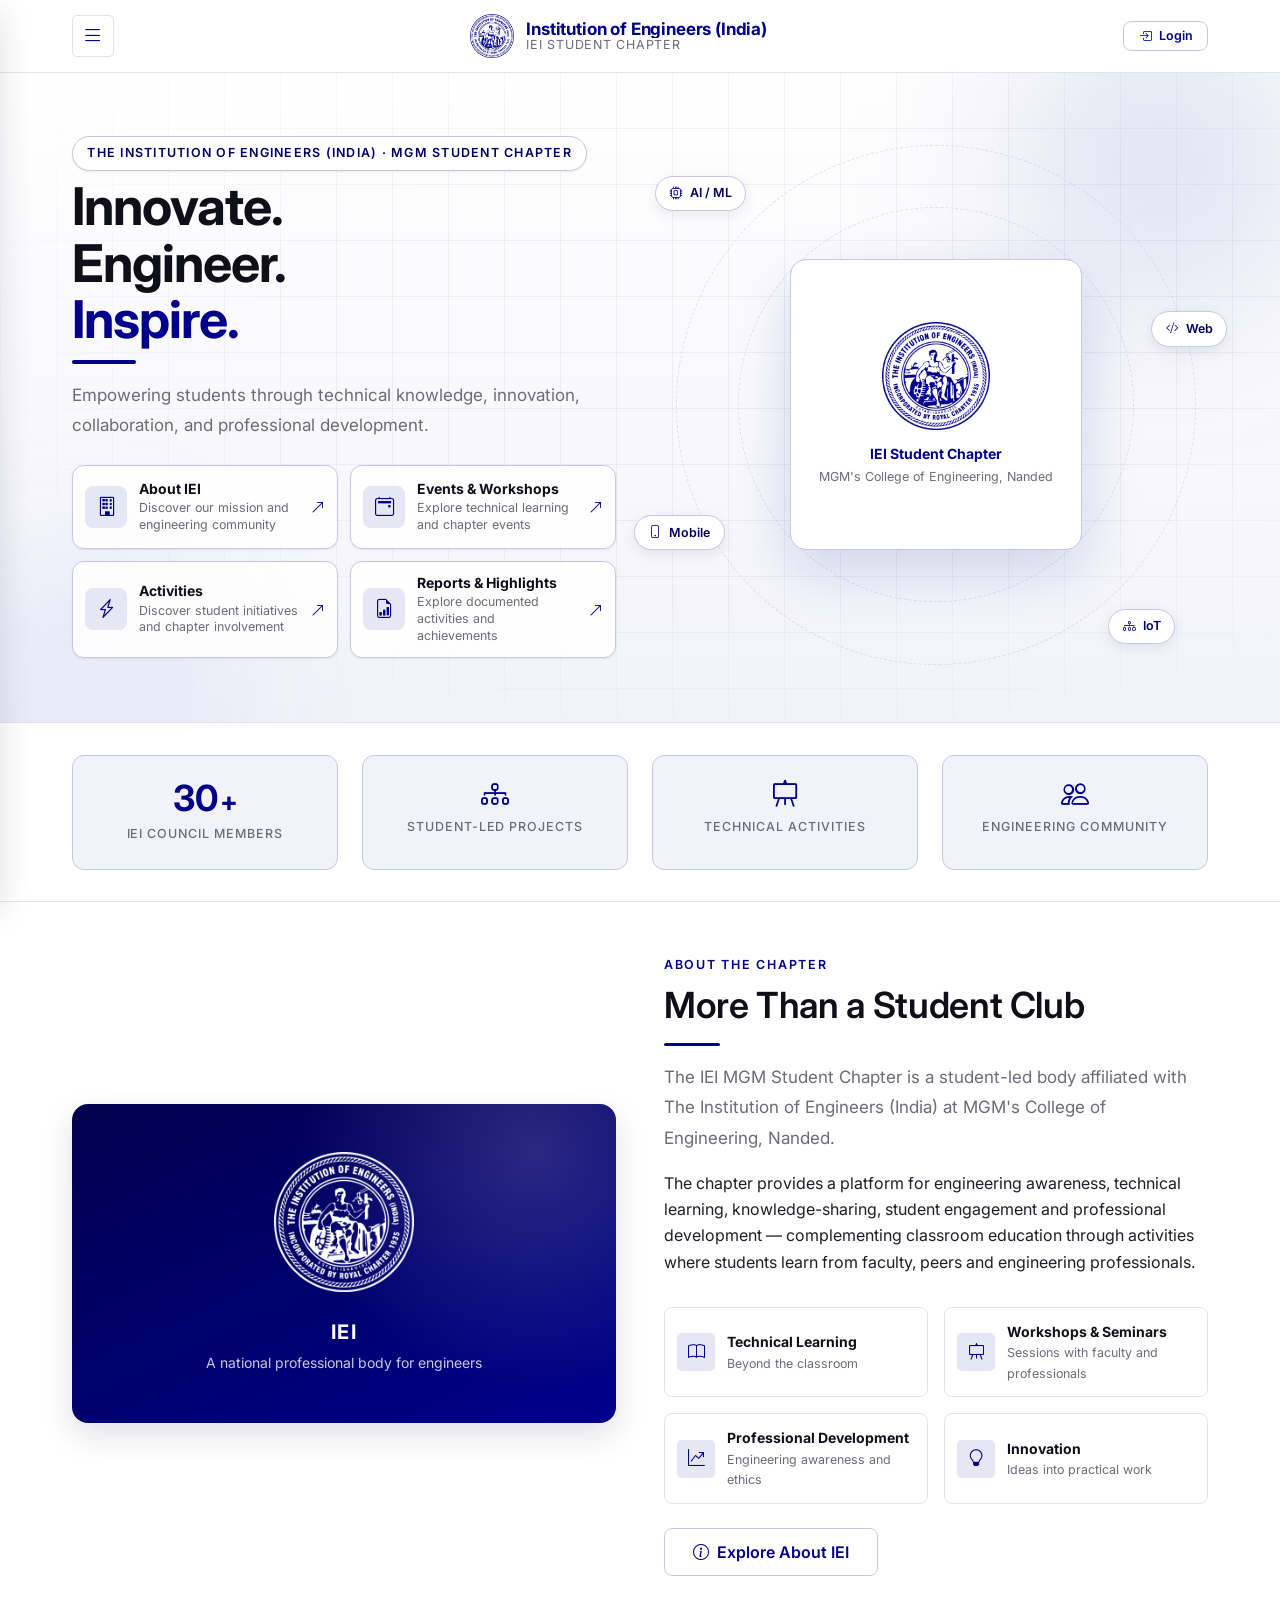
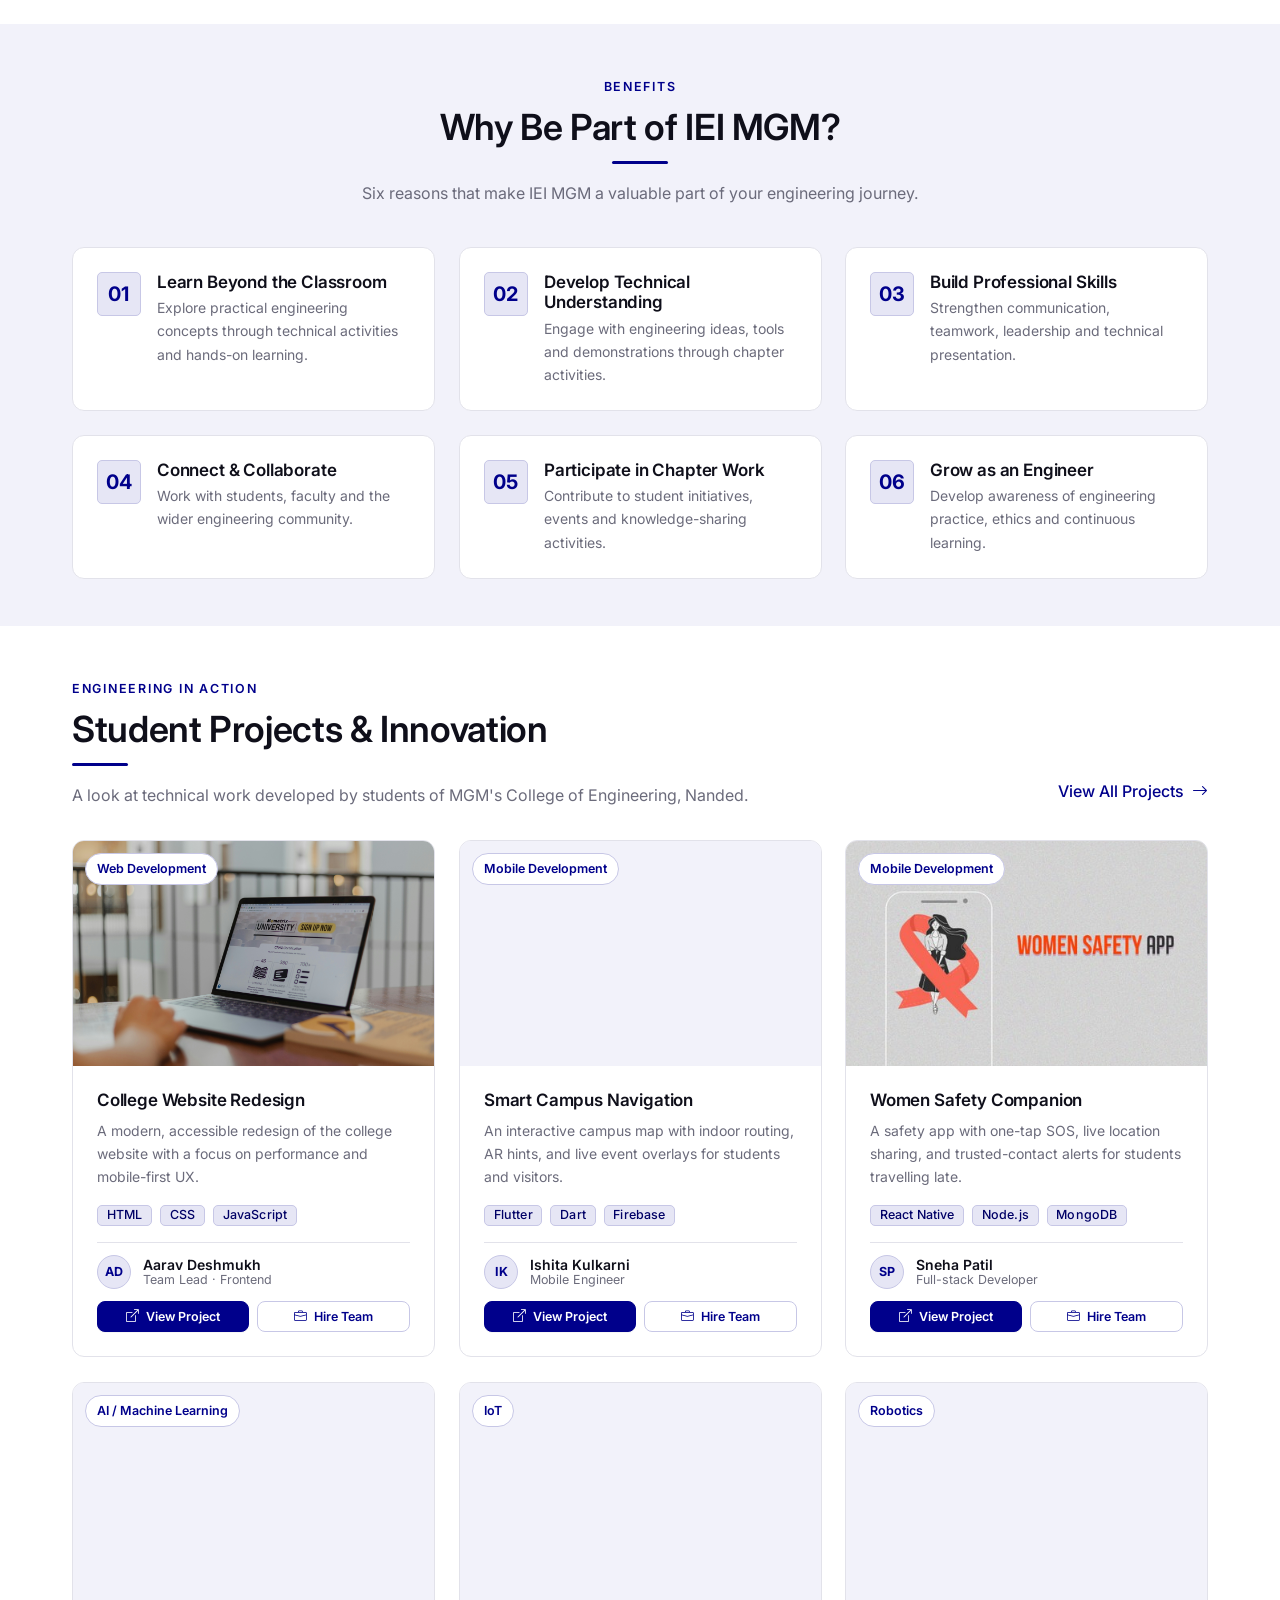
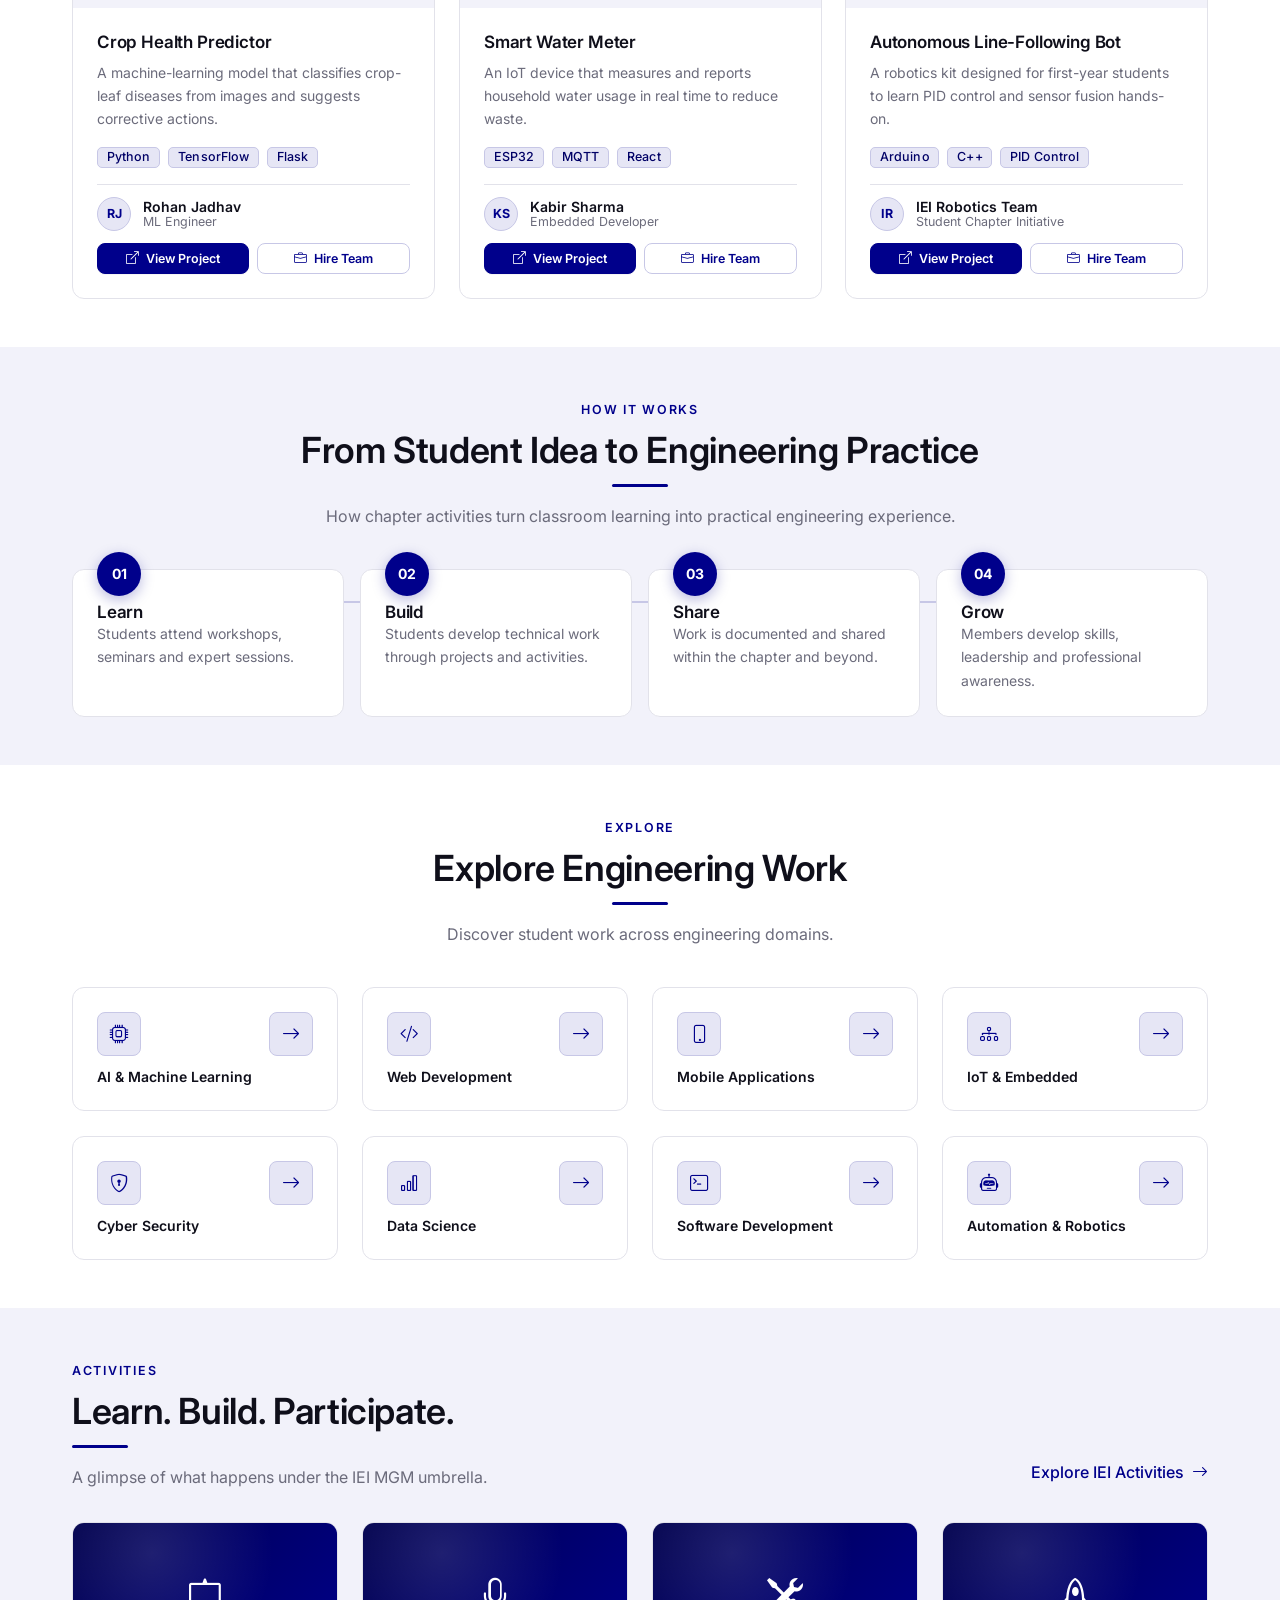
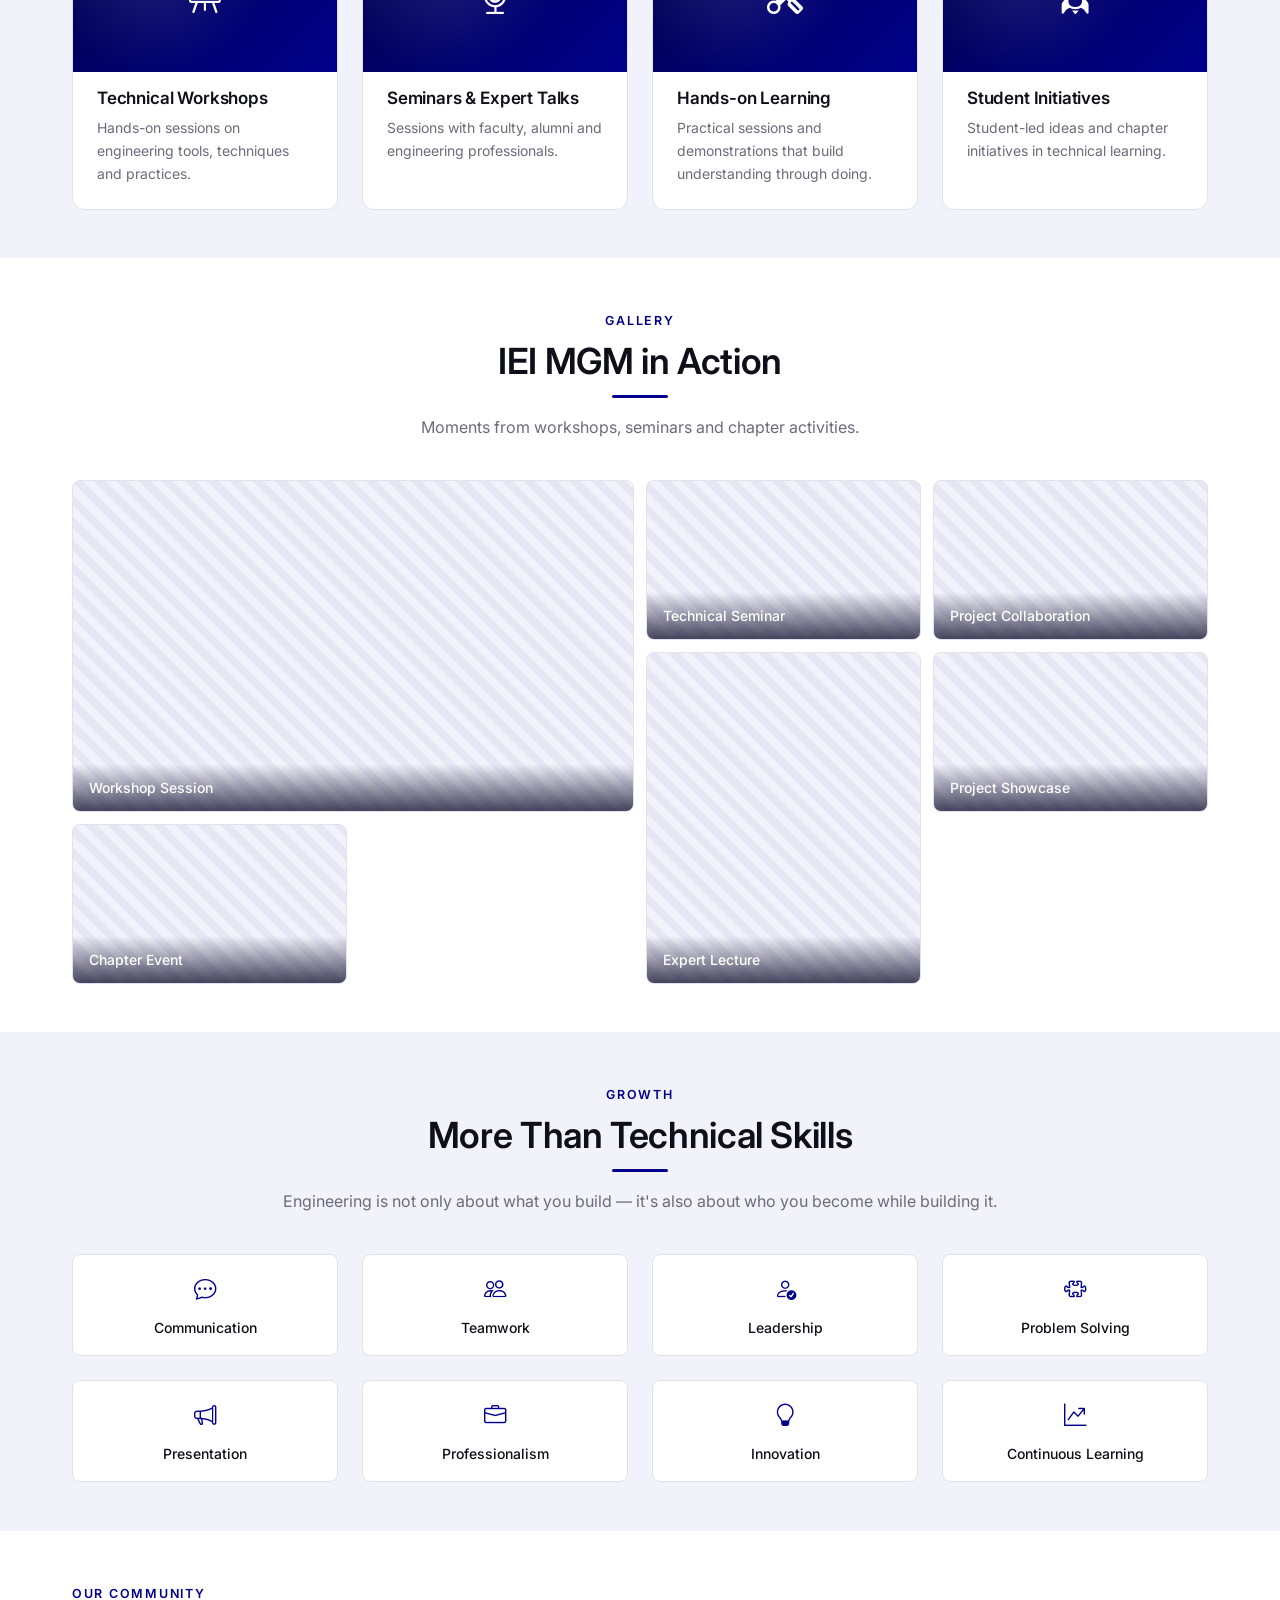
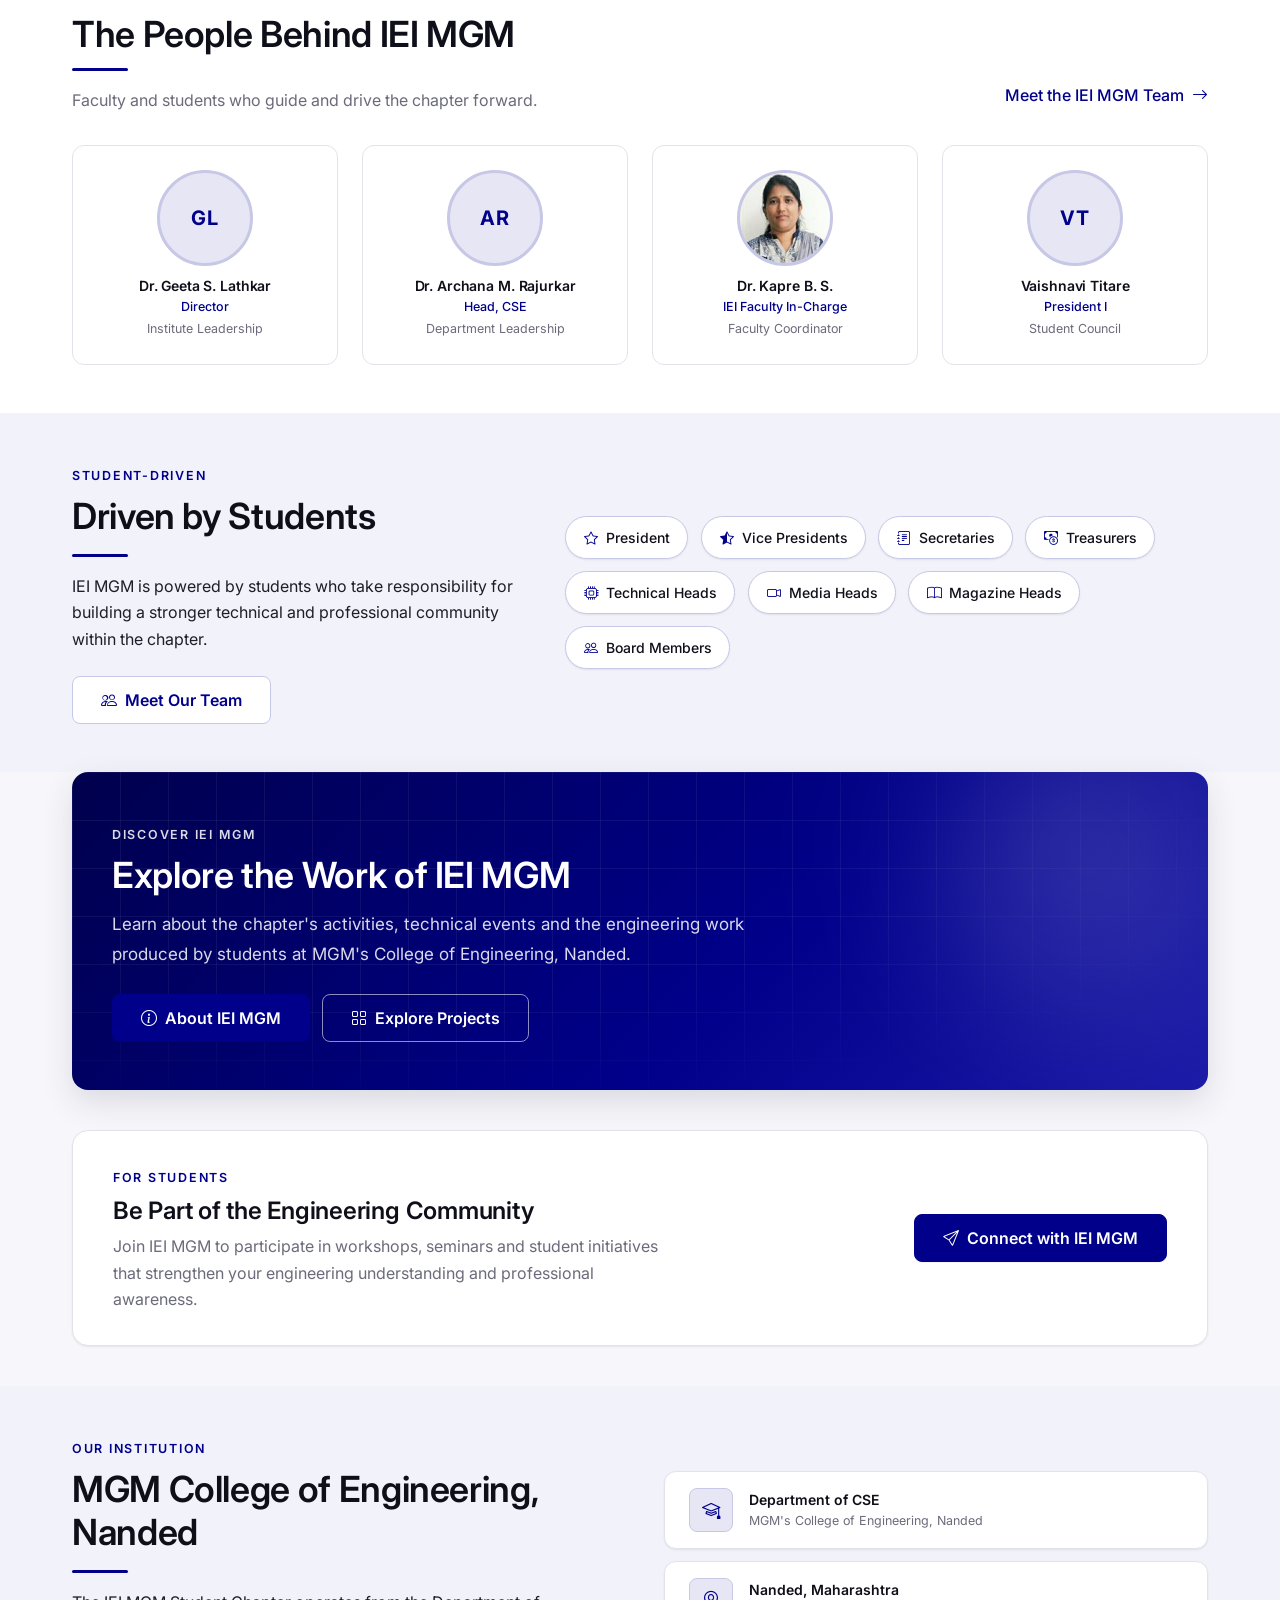
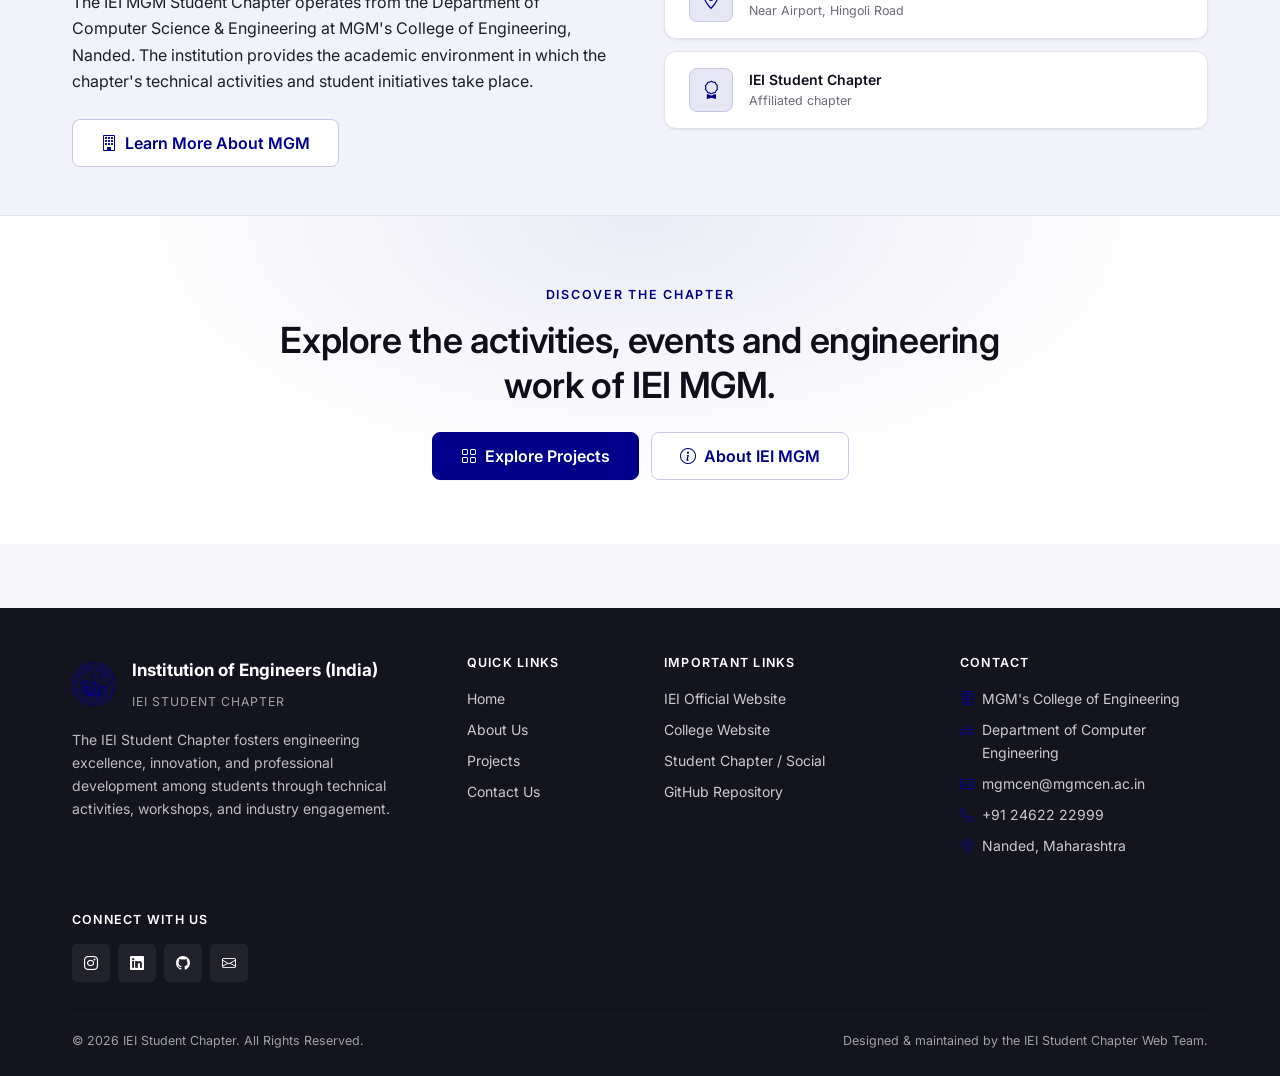
==== commit fcc34ccd: "updated user/index" ====
--- a/index.html
+++ b/index.html
@@ -4,14 +4,14 @@
     <meta charset="UTF-8">
     <meta name="viewport" content="width=device-width, initial-scale=1.0">
 
-    <title>IEI MGM | Engineering, Innovation &amp; Student Projects</title>
-    <meta name="description" content="Explore IEI MGM, student projects, technical activities and engineering initiatives at MGM's College of Engineering, Nanded.">
+    <title>IEI MGM | Innovate. Engineer. Inspire.</title>
+    <meta name="description" content="The IEI MGM Student Chapter at MGM's College of Engineering, Nanded — technical activities, workshops, engineering events, activities and initiatives for engineering students.">
     <meta name="theme-color" content="#00008B">
 
     <!-- Open Graph -->
     <meta property="og:type" content="website">
-    <meta property="og:title" content="IEI MGM | Engineering, Innovation &amp; Student Projects">
-    <meta property="og:description" content="Explore IEI MGM, student projects, technical activities and engineering initiatives at MGM's College of Engineering, Nanded.">
+    <meta property="og:title" content="IEI MGM | Innovate. Engineer. Inspire.">
+    <meta property="og:description" content="The IEI MGM Student Chapter at MGM's College of Engineering, Nanded — technical activities, workshops, engineering events, activities and initiatives.">
     <meta property="og:image" content="assets/images/logos/iei-logo.png">
     <meta property="og:locale" content="en_IN">
 
@@ -56,29 +56,28 @@
 
                     <div class="col-12 col-lg-6 home-hero-copy">
                         <span class="eyebrow home-hero-eyebrow">
-                            The Institution of Engineers (India)
+                            The Institution of Engineers (India) · MGM Student Chapter
                         </span>
 
                         <h1 class="home-hero-title">
-                            Engineering Ideas.<br>
-                            Real Projects.<br>
-                            <span class="home-hero-title-accent">Real Opportunities.</span>
+                            Innovate.<br>
+                            Engineer.<br>
+                            <span class="home-hero-title-accent">Inspire.</span>
                         </h1>
 
                         <p class="home-hero-lead">
-                            IEI MGM connects engineering students, innovation and industry —
-                            giving students a platform to build, showcase and apply their
-                            technical skills.
+                            Empowering students through technical knowledge, innovation,
+                            collaboration, and professional development.
                         </p>
 
                         <div class="home-hero-actions">
-                            <a href="projects.html" class="home-hero-link-card">
+                            <a href="aboutUs.html" class="home-hero-link-card">
                                 <span class="home-hero-link-icon" aria-hidden="true">
                                     <i class="bi bi-building"></i>
                                 </span>
                                 <span class="home-hero-link-copy">
                                     <strong>About IEI</strong>
-                                    <small>Discover our student chapter</small>
+                                    <small>Discover our mission and engineering community</small>
                                 </span>
                                 <i class="bi bi-arrow-up-right home-hero-link-arrow" aria-hidden="true"></i>
                             </a>
@@ -88,17 +87,17 @@
                                 </span>
                                 <span class="home-hero-link-copy">
                                     <strong>Events &amp; Workshops</strong>
-                                    <small>Learn, build and connect</small>
+                                    <small>Explore technical learning and chapter events</small>
                                 </span>
                                 <i class="bi bi-arrow-up-right home-hero-link-arrow" aria-hidden="true"></i>
                             </a>
-                            <a href="projects.html" class="home-hero-link-card">
+                            <a href="aboutUs.html" class="home-hero-link-card">
                                 <span class="home-hero-link-icon" aria-hidden="true">
                                     <i class="bi bi-lightning-charge"></i>
                                 </span>
                                 <span class="home-hero-link-copy">
                                     <strong>Activities</strong>
-                                    <small>See what our members do</small>
+                                    <small>Discover student initiatives and chapter involvement</small>
                                 </span>
                                 <i class="bi bi-arrow-up-right home-hero-link-arrow" aria-hidden="true"></i>
                             </a>
@@ -107,8 +106,8 @@
                                     <i class="bi bi-file-earmark-bar-graph"></i>
                                 </span>
                                 <span class="home-hero-link-copy">
-                                    <strong>Reports</strong>
-                                    <small>Explore our work and impact</small>
+                                    <strong>Reports &amp; Highlights</strong>
+                                    <small>Explore documented activities and achievements</small>
                                 </span>
                                 <i class="bi bi-arrow-up-right home-hero-link-arrow" aria-hidden="true"></i>
                             </a>
@@ -226,14 +225,16 @@
                         <div class="divider-iei home-heading-divider"></div>
 
                         <p class="lead-iei">
-                            IEI MGM is a chapter of the Institution of Engineers (India)
-                            at MGM's College of Engineering, Nanded.
+                            The IEI MGM Student Chapter is a student-led body affiliated
+                            with The Institution of Engineers (India) at MGM's College of
+                            Engineering, Nanded.
                         </p>
                         <p>
-                            It provides an engineering-focused platform for technical
-                            learning, professional development, and collaboration —
-                            connecting students with each other, with faculty, and with
-                            the wider engineering community.
+                            The chapter provides a platform for engineering awareness,
+                            technical learning, knowledge-sharing, student engagement and
+                            professional development — complementing classroom education
+                            through activities where students learn from faculty, peers
+                            and engineering professionals.
                         </p>
 
                         <div class="row g-3 mt-3 home-about-features">
@@ -251,7 +252,7 @@
                                     <i class="bi bi-easel" aria-hidden="true"></i>
                                     <div>
                                         <strong>Workshops &amp; Seminars</strong>
-                                        <span>Regular sessions</span>
+                                        <span>Sessions with faculty and professionals</span>
                                     </div>
                                 </div>
                             </div>
@@ -259,8 +260,8 @@
                                 <div class="home-about-feature">
                                     <i class="bi bi-graph-up-arrow" aria-hidden="true"></i>
                                     <div>
-                                        <strong>Professional Growth</strong>
-                                        <span>Career-ready skills</span>
+                                        <strong>Professional Development</strong>
+                                        <span>Engineering awareness and ethics</span>
                                     </div>
                                 </div>
                             </div>
@@ -269,7 +270,7 @@
                                     <i class="bi bi-lightbulb" aria-hidden="true"></i>
                                     <div>
                                         <strong>Innovation</strong>
-                                        <span>Ideas into projects</span>
+                                        <span>Ideas into practical work</span>
                                     </div>
                                 </div>
                             </div>
@@ -303,7 +304,7 @@
                             <span class="home-reason-num">01</span>
                             <div class="home-reason-body">
                                 <h3 class="home-reason-title">Learn Beyond the Classroom</h3>
-                                <p class="home-reason-text">Explore practical engineering concepts through technical activities and projects.</p>
+                                <p class="home-reason-text">Explore practical engineering concepts through technical activities and hands-on learning.</p>
                             </div>
                         </div>
                     </div>
@@ -311,8 +312,8 @@
                         <div class="home-reason reveal reveal-delay-1">
                             <span class="home-reason-num">02</span>
                             <div class="home-reason-body">
-                                <h3 class="home-reason-title">Build Real Projects</h3>
-                                <p class="home-reason-text">Turn ideas into working solutions and showcase your technical skills.</p>
+                                <h3 class="home-reason-title">Develop Technical Understanding</h3>
+                                <p class="home-reason-text">Engage with engineering ideas, tools and demonstrations through chapter activities.</p>
                             </div>
                         </div>
                     </div>
@@ -320,8 +321,8 @@
                         <div class="home-reason reveal reveal-delay-2">
                             <span class="home-reason-num">03</span>
                             <div class="home-reason-body">
-                                <h3 class="home-reason-title">Develop Professional Skills</h3>
-                                <p class="home-reason-text">Improve communication, teamwork, leadership, and technical presentation.</p>
+                                <h3 class="home-reason-title">Build Professional Skills</h3>
+                                <p class="home-reason-text">Strengthen communication, teamwork, leadership and technical presentation.</p>
                             </div>
                         </div>
                     </div>
@@ -330,7 +331,7 @@
                             <span class="home-reason-num">04</span>
                             <div class="home-reason-body">
                                 <h3 class="home-reason-title">Connect &amp; Collaborate</h3>
-                                <p class="home-reason-text">Work with students, faculty, and the wider engineering community.</p>
+                                <p class="home-reason-text">Work with students, faculty and the wider engineering community.</p>
                             </div>
                         </div>
                     </div>
@@ -338,8 +339,8 @@
                         <div class="home-reason reveal reveal-delay-1">
                             <span class="home-reason-num">05</span>
                             <div class="home-reason-body">
-                                <h3 class="home-reason-title">Showcase Your Work</h3>
-                                <p class="home-reason-text">Give your projects visibility beyond the classroom.</p>
+                                <h3 class="home-reason-title">Participate in Chapter Work</h3>
+                                <p class="home-reason-text">Contribute to student initiatives, events and knowledge-sharing activities.</p>
                             </div>
                         </div>
                     </div>
@@ -347,8 +348,8 @@
                         <div class="home-reason reveal reveal-delay-2">
                             <span class="home-reason-num">06</span>
                             <div class="home-reason-body">
-                                <h3 class="home-reason-title">Create Opportunities</h3>
-                                <p class="home-reason-text">Build a portfolio that connects you with collaborators and clients.</p>
+                                <h3 class="home-reason-title">Grow as an Engineer</h3>
+                                <p class="home-reason-text">Develop awareness of engineering practice, ethics and continuous learning.</p>
                             </div>
                         </div>
                     </div>
@@ -363,11 +364,11 @@
             <div class="container-iei">
                 <div class="home-section-head">
                     <div class="reveal">
-                        <span class="eyebrow">Student Work</span>
-                        <h2 id="home-projects-title">Built by Students. Ready for the Real World.</h2>
+                        <span class="eyebrow">Engineering in Action</span>
+                        <h2 id="home-projects-title">Student Projects &amp; Innovation</h2>
                         <div class="divider-iei home-heading-divider"></div>
                         <p class="text-muted-iei mb-0">
-                            Explore innovative projects developed by students of MGM College of Engineering.
+                            A look at technical work developed by students of MGM's College of Engineering, Nanded.
                         </p>
                     </div>
                     <a href="projects.html" class="link-iei home-section-head-link">
@@ -388,38 +389,38 @@
             <div class="container-iei">
                 <div class="section-heading text-center reveal">
                     <span class="eyebrow">How It Works</span>
-                    <h2 id="home-how-title">From Student Idea to Real Opportunity</h2>
+                    <h2 id="home-how-title">From Student Idea to Engineering Practice</h2>
                     <div class="divider"></div>
-                    <p>Four steps that connect student work with real-world discovery.</p>
+                    <p>How chapter activities turn classroom learning into practical engineering experience.</p>
                 </div>
 
                 <ol class="home-steps" aria-label="Four-step process">
                     <li class="home-step reveal">
                         <span class="home-step-num">01</span>
                         <div class="home-step-body">
-                            <h3 class="home-step-title">Build</h3>
-                            <p class="home-step-text">Students develop real technical projects.</p>
+                            <h3 class="home-step-title">Learn</h3>
+                            <p class="home-step-text">Students attend workshops, seminars and expert sessions.</p>
                         </div>
                     </li>
                     <li class="home-step reveal reveal-delay-1">
                         <span class="home-step-num">02</span>
                         <div class="home-step-body">
-                            <h3 class="home-step-title">Showcase</h3>
-                            <p class="home-step-text">Projects are published on the IEI MGM platform.</p>
+                            <h3 class="home-step-title">Build</h3>
+                            <p class="home-step-text">Students develop technical work through projects and activities.</p>
                         </div>
                     </li>
                     <li class="home-step reveal reveal-delay-2">
                         <span class="home-step-num">03</span>
                         <div class="home-step-body">
-                            <h3 class="home-step-title">Discover</h3>
-                            <p class="home-step-text">Visitors explore projects and student expertise.</p>
+                            <h3 class="home-step-title">Share</h3>
+                            <p class="home-step-text">Work is documented and shared within the chapter and beyond.</p>
                         </div>
                     </li>
                     <li class="home-step reveal reveal-delay-3">
                         <span class="home-step-num">04</span>
                         <div class="home-step-body">
-                            <h3 class="home-step-title">Connect</h3>
-                            <p class="home-step-text">Interested visitors can contact or hire the developer/team.</p>
+                            <h3 class="home-step-title">Grow</h3>
+                            <p class="home-step-text">Members develop skills, leadership and professional awareness.</p>
                         </div>
                     </li>
                 </ol>
@@ -433,7 +434,7 @@
             <div class="container-iei">
                 <div class="section-heading text-center reveal">
                     <span class="eyebrow">Explore</span>
-                    <h2 id="home-categories-title">Explore Engineering Projects</h2>
+                    <h2 id="home-categories-title">Explore Engineering Work</h2>
                     <div class="divider"></div>
                     <p>Discover student work across engineering domains.</p>
                 </div>
@@ -525,7 +526,7 @@
                             </div>
                             <div class="home-activity-body">
                                 <h3 class="home-activity-title">Technical Workshops</h3>
-                                <p class="home-activity-desc">Hands-on sessions on modern engineering tools and techniques.</p>
+                                <p class="home-activity-desc">Hands-on sessions on engineering tools, techniques and practices.</p>
                             </div>
                         </article>
                     </div>
@@ -535,8 +536,8 @@
                                 <span class="home-activity-icon"><i class="bi bi-mic" aria-hidden="true"></i></span>
                             </div>
                             <div class="home-activity-body">
-                                <h3 class="home-activity-title">Seminars &amp; Talks</h3>
-                                <p class="home-activity-desc">Expert sessions with faculty, alumni, and industry professionals.</p>
+                                <h3 class="home-activity-title">Seminars &amp; Expert Talks</h3>
+                                <p class="home-activity-desc">Sessions with faculty, alumni and engineering professionals.</p>
                             </div>
                         </article>
                     </div>
@@ -546,8 +547,8 @@
                                 <span class="home-activity-icon"><i class="bi bi-tools" aria-hidden="true"></i></span>
                             </div>
                             <div class="home-activity-body">
-                                <h3 class="home-activity-title">Hands-on Activities</h3>
-                                <p class="home-activity-desc">Practical sessions that build skill through doing.</p>
+                                <h3 class="home-activity-title">Hands-on Learning</h3>
+                                <p class="home-activity-desc">Practical sessions and demonstrations that build understanding through doing.</p>
                             </div>
                         </article>
                     </div>
@@ -558,7 +559,7 @@
                             </div>
                             <div class="home-activity-body">
                                 <h3 class="home-activity-title">Student Initiatives</h3>
-                                <p class="home-activity-desc">Student-led ideas that turn into real chapter programmes.</p>
+                                <p class="home-activity-desc">Student-led ideas and chapter initiatives in technical learning.</p>
                             </div>
                         </article>
                     </div>
@@ -575,7 +576,7 @@
                     <span class="eyebrow">Gallery</span>
                     <h2 id="home-gallery-title">IEI MGM in Action</h2>
                     <div class="divider"></div>
-                    <p>Moments from workshops, seminars and technical events.</p>
+                    <p>Moments from workshops, seminars and chapter activities.</p>
                 </div>
 
                 <div class="home-gallery-grid">
@@ -660,7 +661,7 @@
                         <div class="home-skill reveal reveal-delay-2"><i class="bi bi-lightbulb"></i><span>Innovation</span></div>
                     </div>
                     <div class="col-6 col-md-4 col-lg-3">
-                        <div class="home-skill reveal reveal-delay-3"><i class="bi bi-graph-up-arrow"></i><span>Growth Mindset</span></div>
+                        <div class="home-skill reveal reveal-delay-3"><i class="bi bi-graph-up-arrow"></i><span>Continuous Learning</span></div>
                     </div>
                 </div>
             </div>
@@ -750,7 +751,8 @@
                         <div class="divider-iei home-heading-divider"></div>
                         <p>
                             IEI MGM is powered by students who take responsibility for
-                            building a stronger technical and professional community.
+                            building a stronger technical and professional community
+                            within the chapter.
                         </p>
                         <a href="aboutUs.html" class="btn-iei-outline btn-iei-lg mt-2">
                             <i class="bi bi-people" aria-hidden="true"></i>
@@ -785,22 +787,22 @@
                         <span class="home-hire-glow"></span>
                     </div>
                     <div class="home-hire-content">
-                        <span class="eyebrow home-hire-eyebrow">For Recruiters &amp; Collaborators</span>
-                        <h2 id="home-hire-title">Looking for Student Talent?</h2>
+                        <span class="eyebrow home-hire-eyebrow">Discover IEI MGM</span>
+                        <h2 id="home-hire-title">Explore the Work of IEI MGM</h2>
                         <p class="home-hire-text">
-                            Discover student-built projects, explore technical skills, and
-                            connect directly with developers who can help turn your ideas
-                            into reality.
+                            Learn about the chapter's activities, technical events and
+                            the engineering work produced by students at MGM's College
+                            of Engineering, Nanded.
                         </p>
                         <div class="home-hire-actions">
-                            <a href="projects.html" class="btn-iei btn-iei-lg">
+                            <a href="aboutUs.html" class="btn-iei btn-iei-lg">
+                                <i class="bi bi-info-circle" aria-hidden="true"></i>
+                                About IEI MGM
+                            </a>
+                            <a href="projects.html" class="btn-iei-outline btn-iei-lg">
                                 <i class="bi bi-grid" aria-hidden="true"></i>
                                 Explore Projects
                             </a>
-                            <a href="ContactUs.html" class="btn-iei-outline btn-iei-lg">
-                                <i class="bi bi-send" aria-hidden="true"></i>
-                                Contact IEI
-                            </a>
                         </div>
                     </div>
                 </div>
@@ -815,16 +817,17 @@
                 <div class="home-forstud-inner reveal">
                     <div class="home-forstud-copy">
                         <span class="eyebrow">For Students</span>
-                        <h2 class="home-forstud-title">Built Something You're Proud Of?</h2>
+                        <h2 class="home-forstud-title">Be Part of the Engineering Community</h2>
                         <p class="home-forstud-text">
-                            Showcase your project, highlight your skills, and let your work
-                            reach people beyond the classroom.
+                            Join IEI MGM to participate in workshops, seminars and
+                            student initiatives that strengthen your engineering
+                            understanding and professional awareness.
                         </p>
                     </div>
                     <div class="home-forstud-action">
                         <a href="ContactUs.html" class="btn-iei btn-iei-lg">
-                            <i class="bi bi-rocket-takeoff" aria-hidden="true"></i>
-                            Showcase Your Project
+                            <i class="bi bi-send" aria-hidden="true"></i>
+                            Connect with IEI MGM
                         </a>
                     </div>
                 </div>
@@ -842,10 +845,11 @@
                         <h2 id="home-mgm-title">MGM College of Engineering, Nanded</h2>
                         <div class="divider-iei home-heading-divider"></div>
                         <p>
-                            The IEI Student Chapter operates from the Department of Computer
-                            Science &amp; Engineering at MGM's College of Engineering, Nanded —
-                            an institution that provides the academic foundation for the
-                            chapter's technical activities and student initiatives.
+                            The IEI MGM Student Chapter operates from the Department of
+                            Computer Science &amp; Engineering at MGM's College of
+                            Engineering, Nanded. The institution provides the academic
+                            environment in which the chapter's technical activities and
+                            student initiatives take place.
                         </p>
                         <a href="aboutUs.html" class="btn-iei-outline btn-iei-lg mt-2">
                             <i class="bi bi-building" aria-hidden="true"></i>
@@ -888,9 +892,9 @@
         <section class="home-final" aria-labelledby="home-final-title">
             <div class="container-iei">
                 <div class="home-final-inner reveal">
-                    <span class="eyebrow home-final-eyebrow">Explore. Build. Connect.</span>
+                    <span class="eyebrow home-final-eyebrow">Discover the Chapter</span>
                     <h2 id="home-final-title" class="home-final-title">
-                        Discover what the next generation of engineers is building at IEI MGM.
+                        Explore the activities, events and engineering work of IEI MGM.
                     </h2>
                     <div class="home-final-actions">
                         <a href="projects.html" class="btn-iei btn-iei-lg">
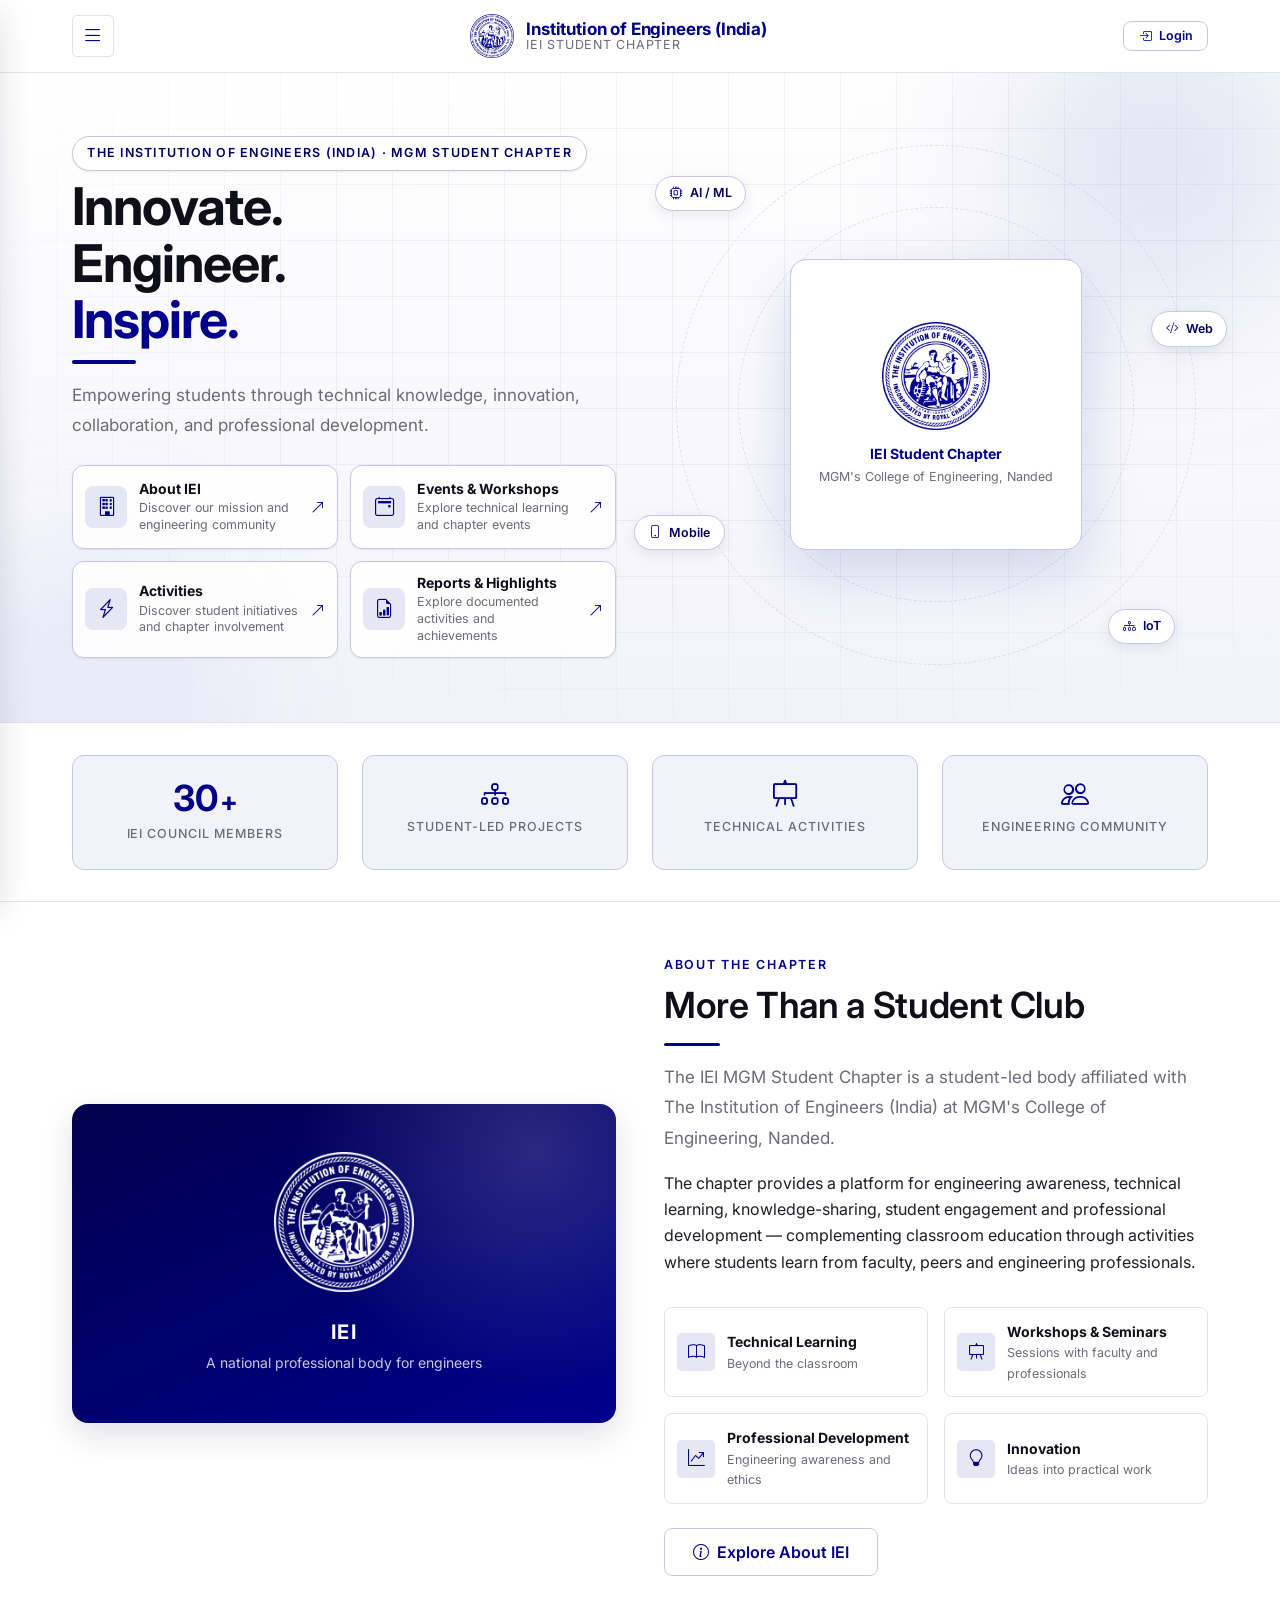
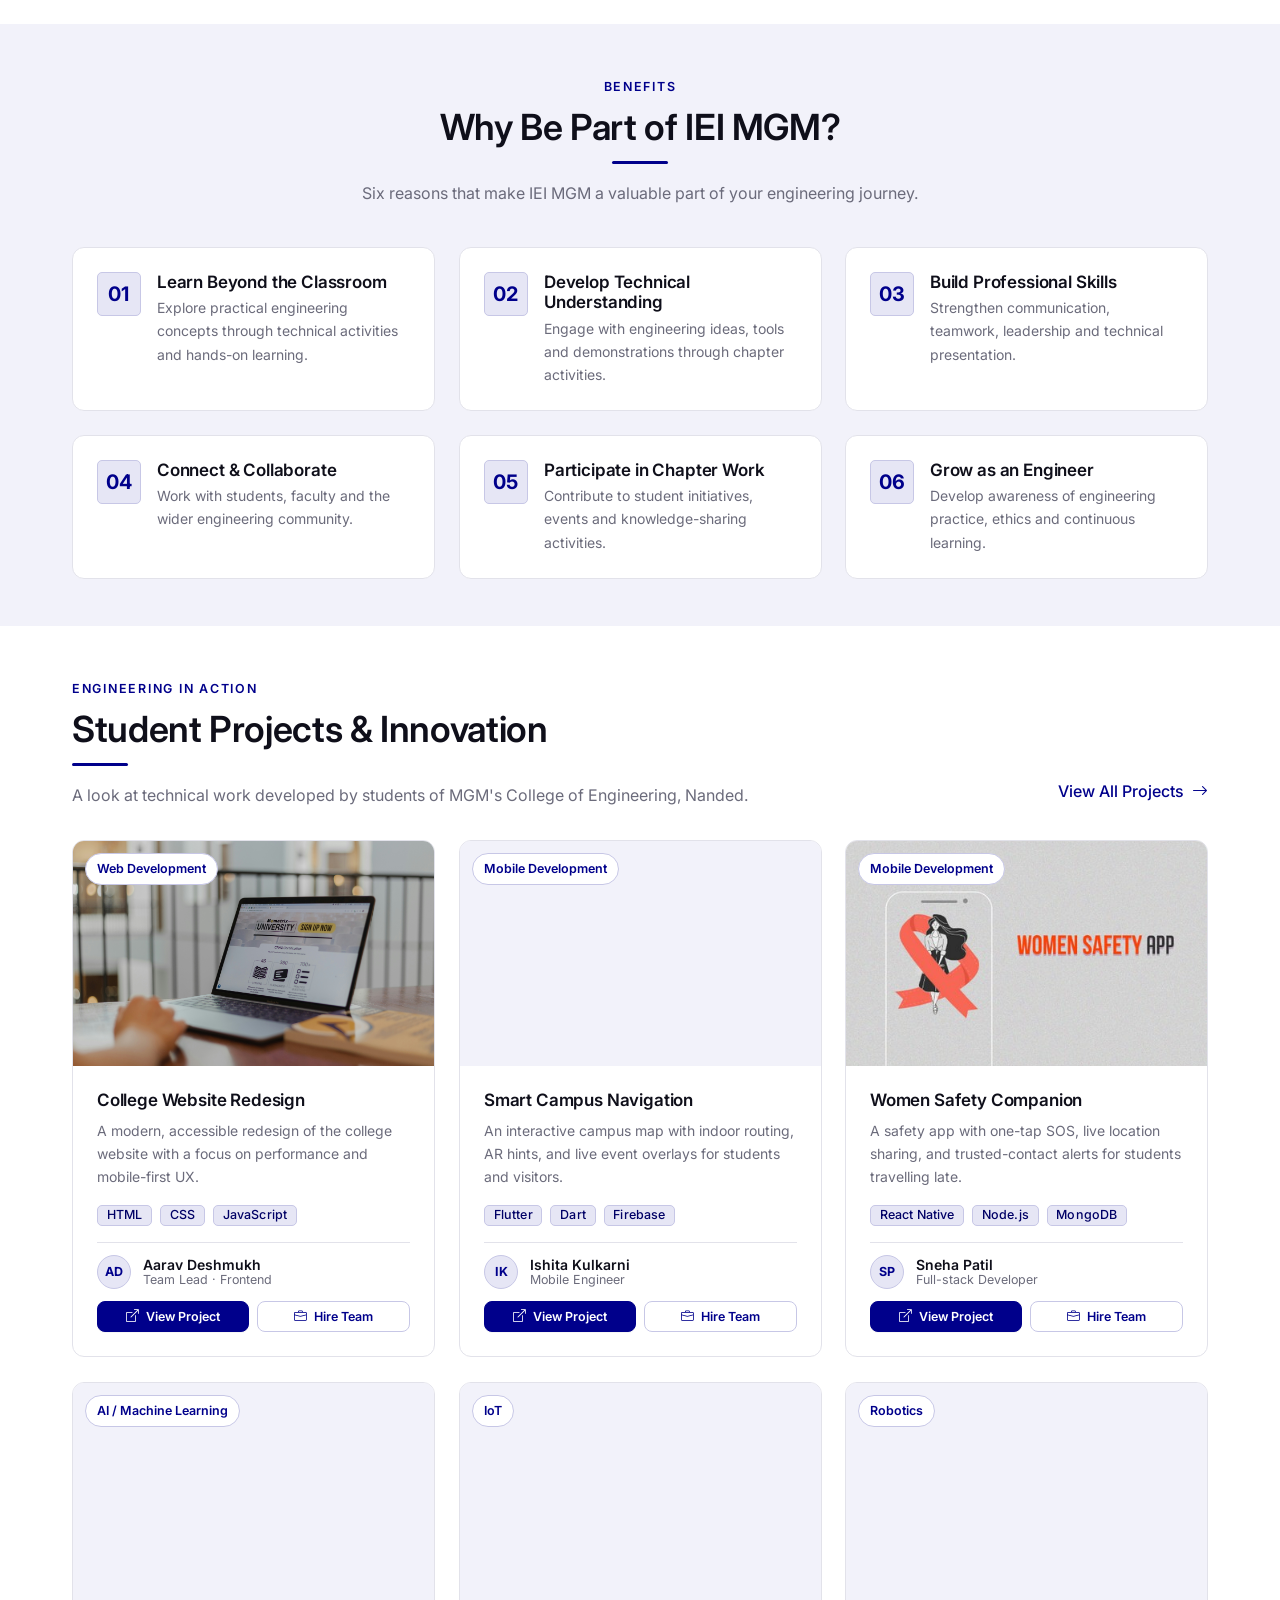
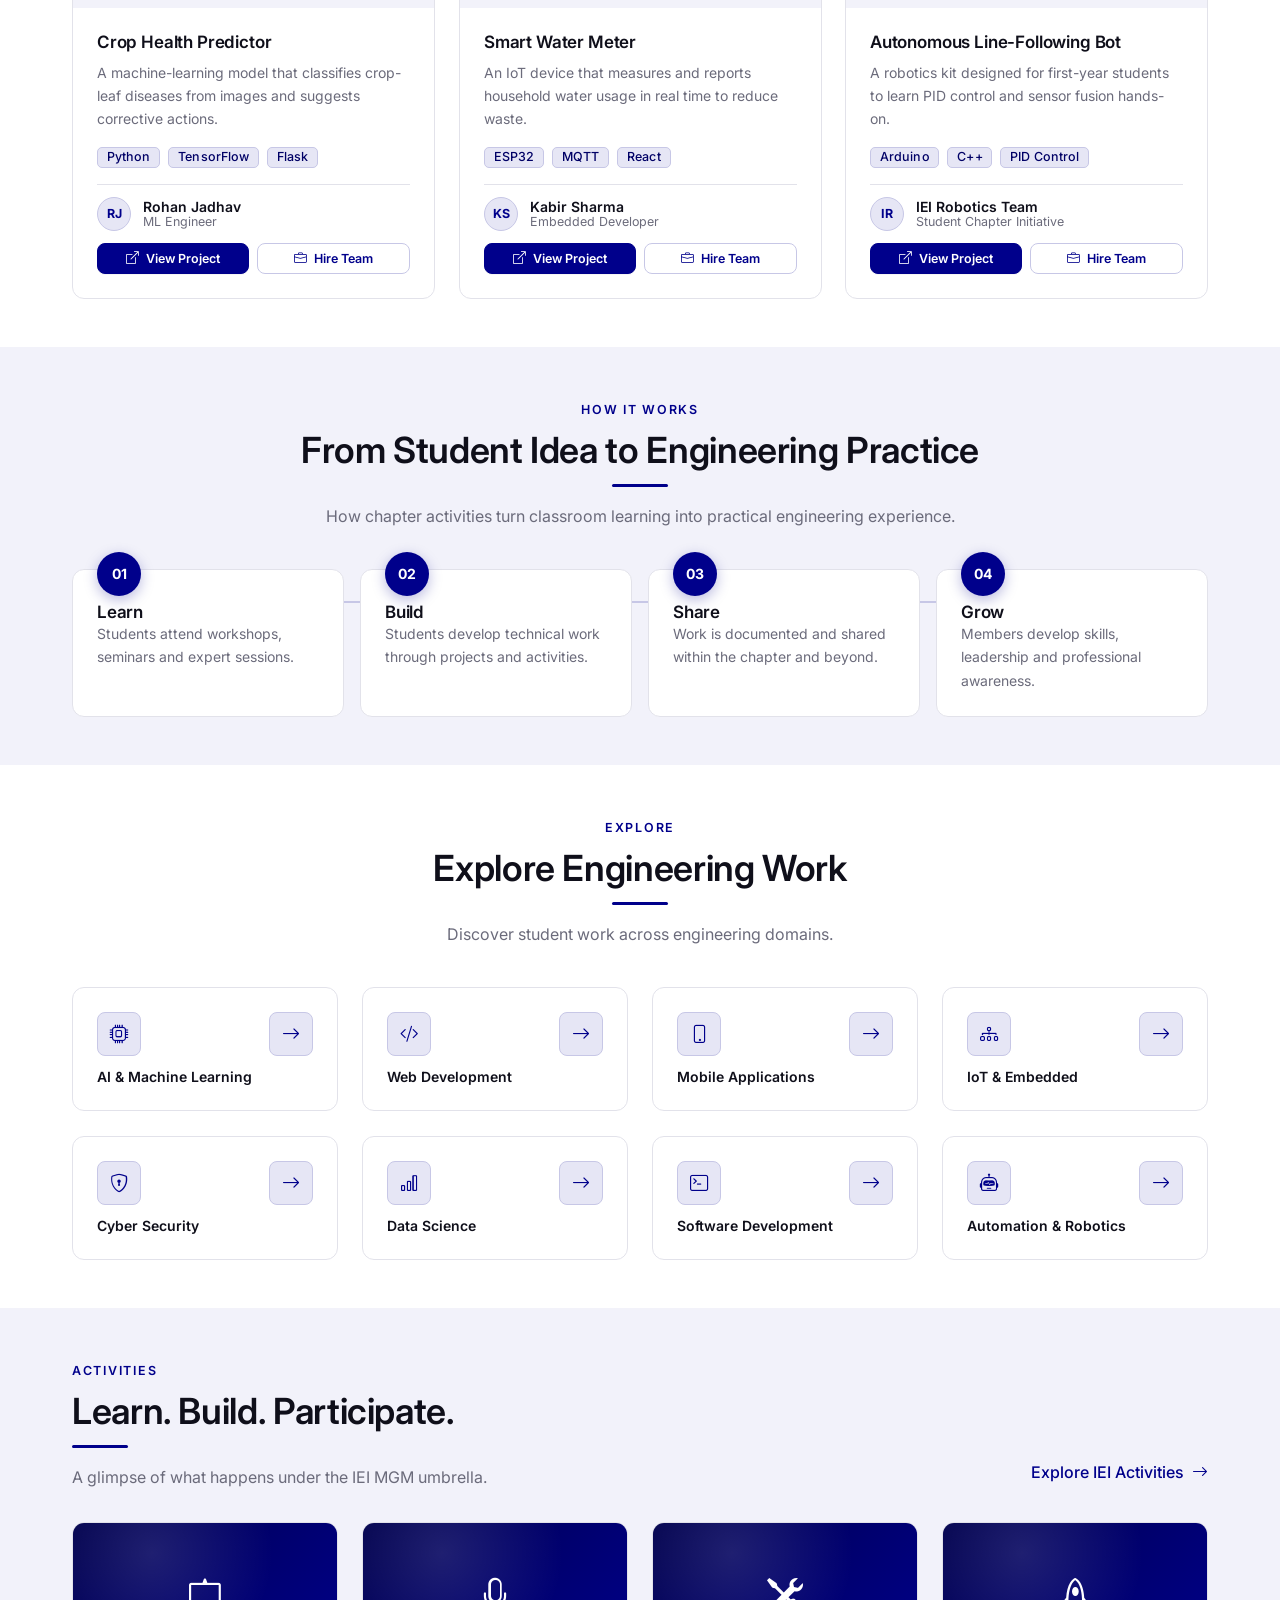
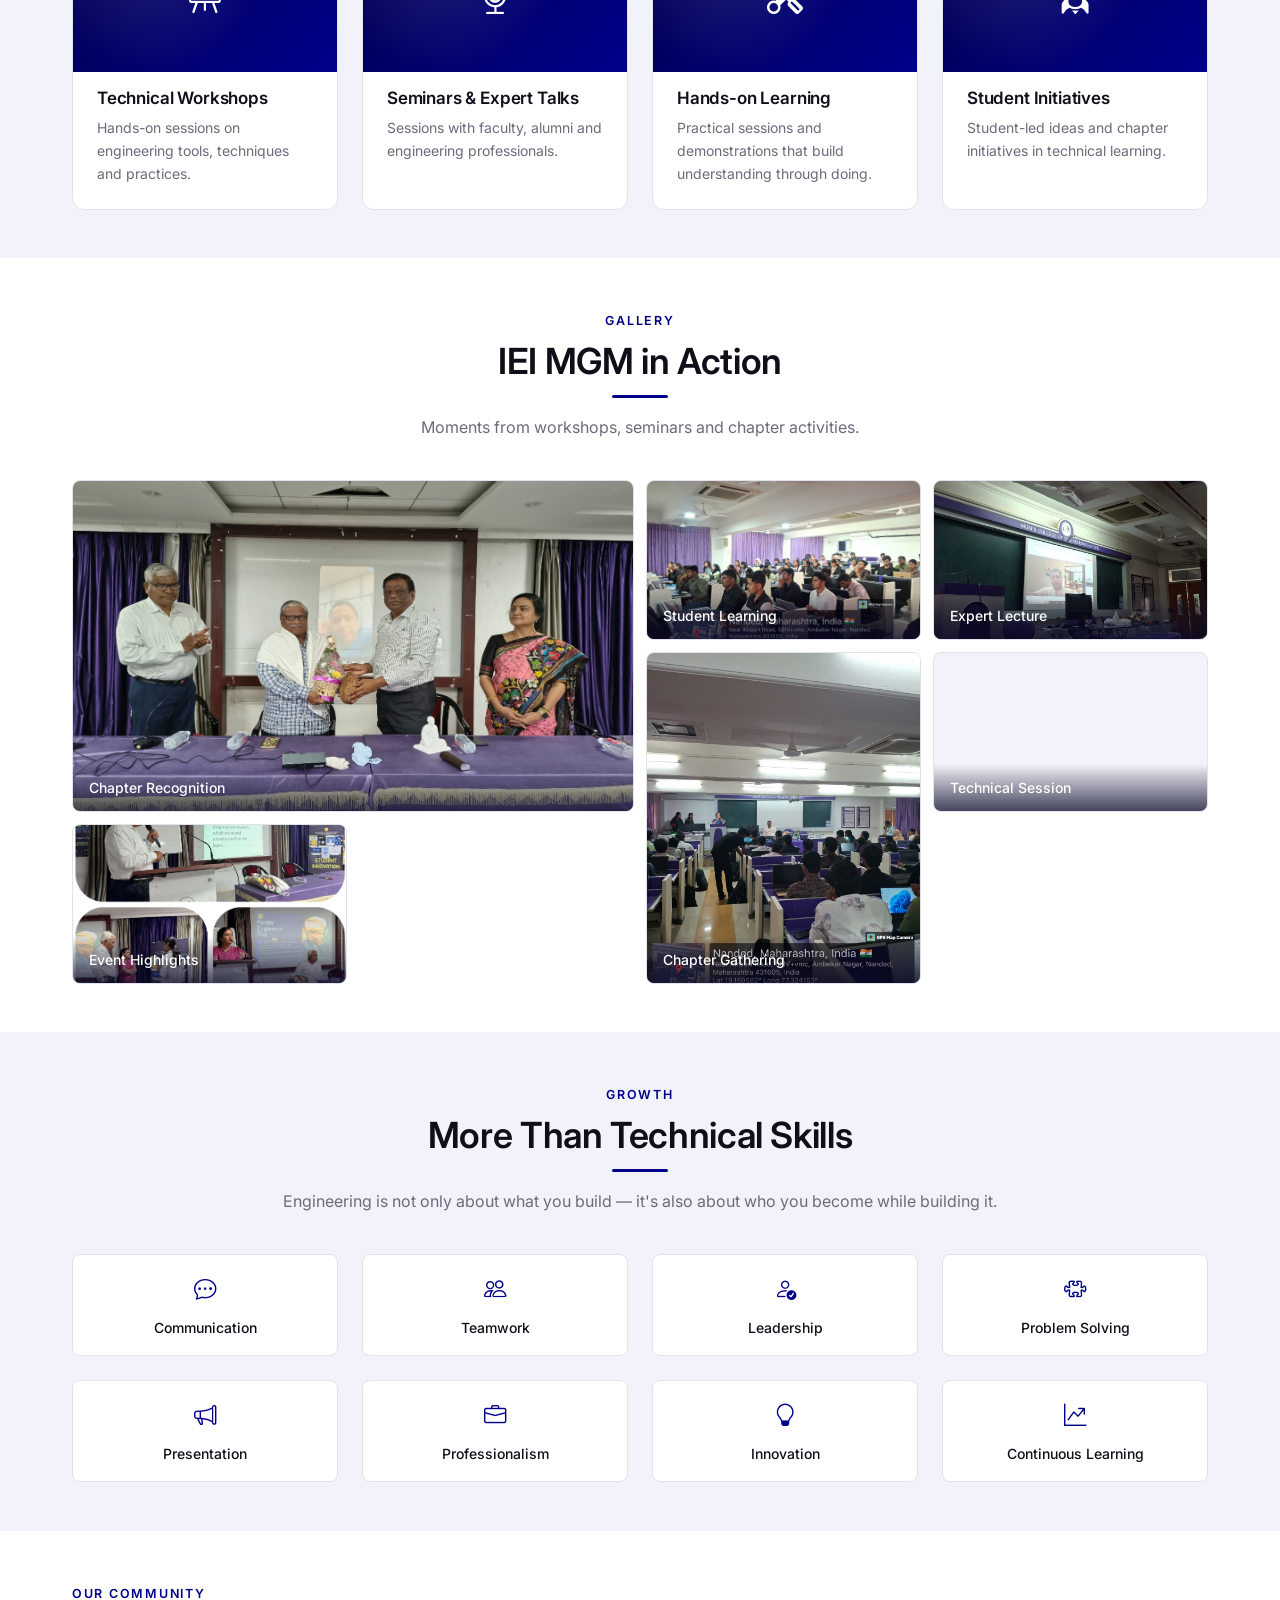
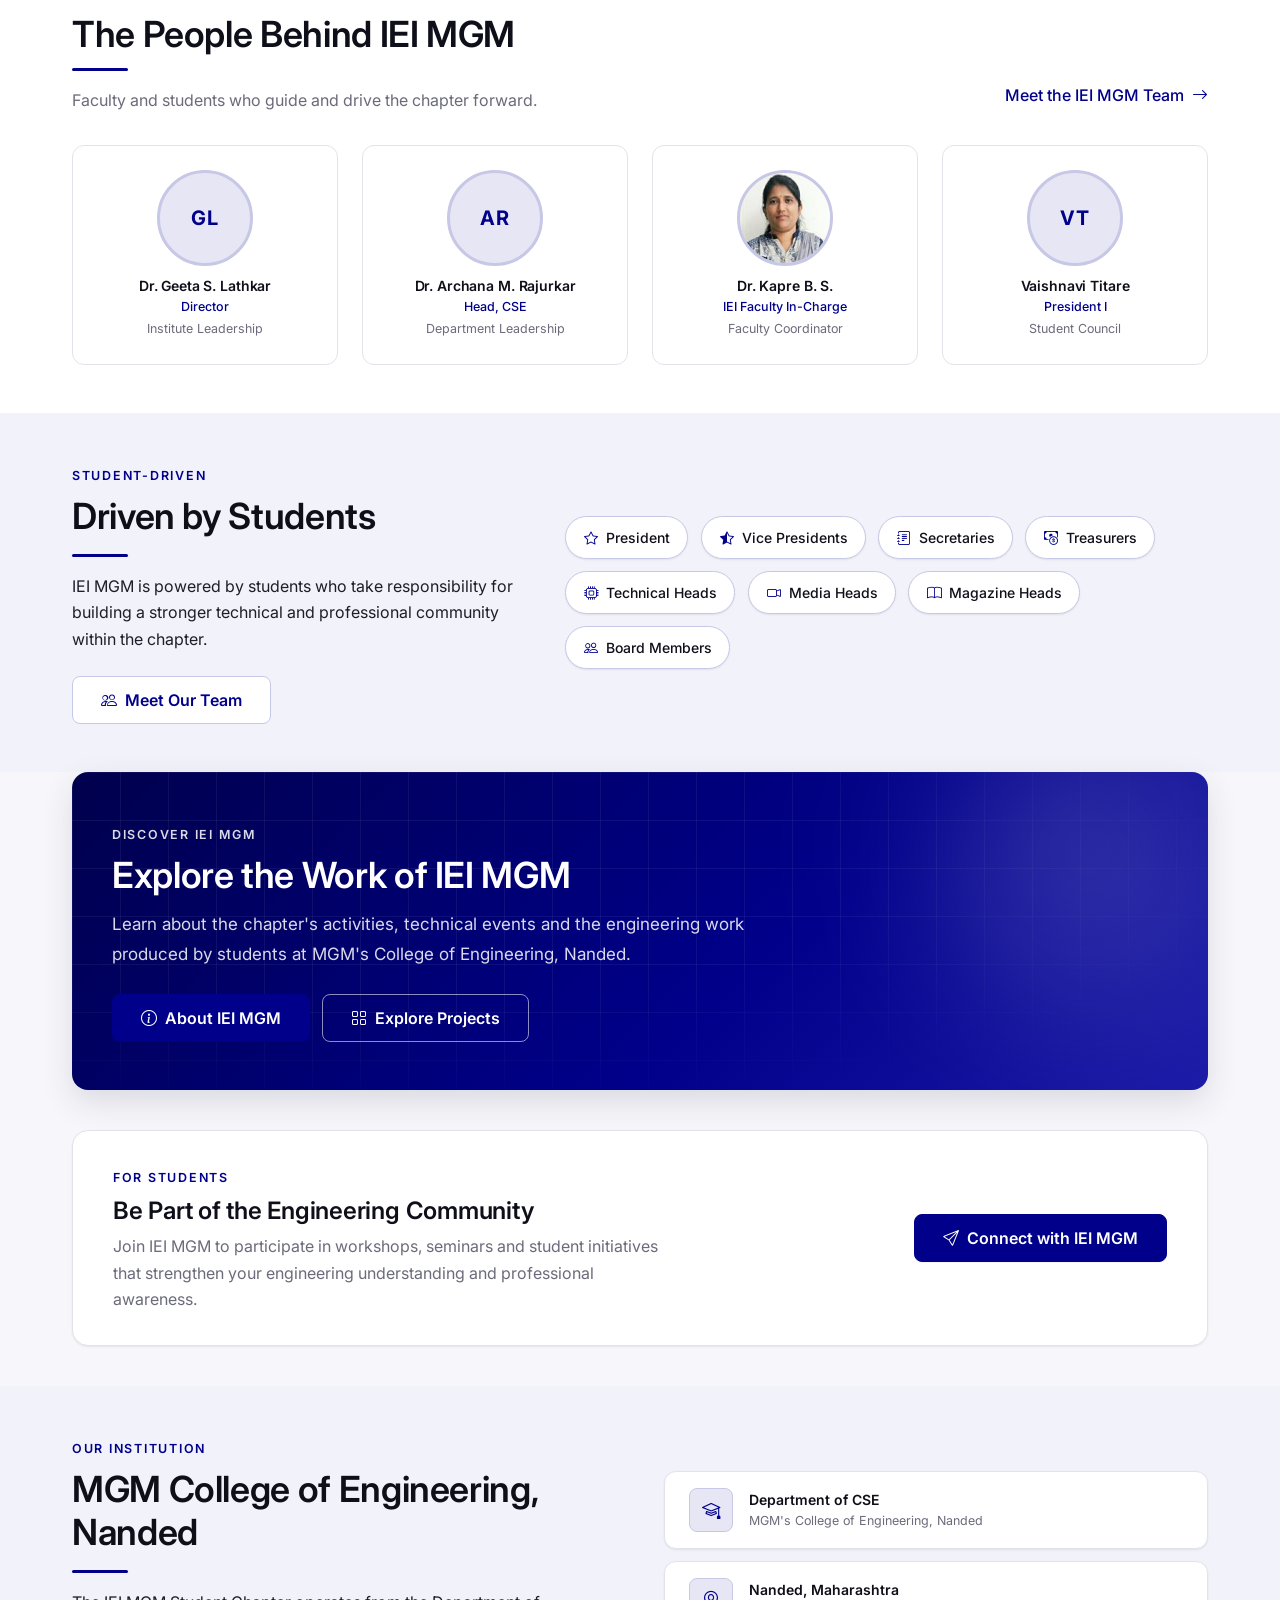
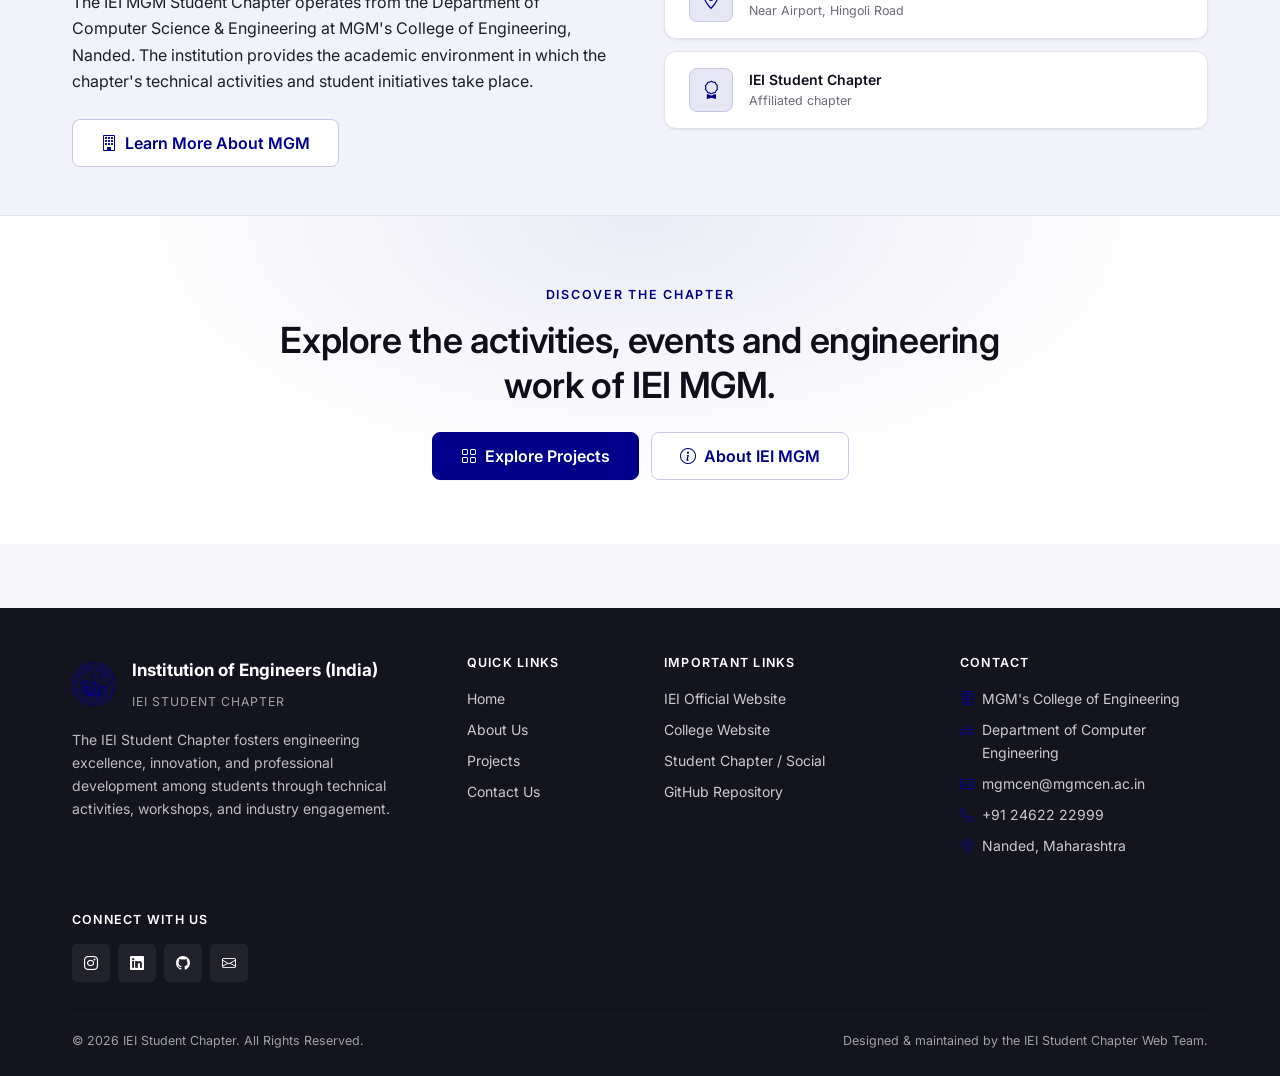
==== commit e0d8219a: "update user/index gallery section" ====
--- a/index.html
+++ b/index.html
@@ -581,46 +581,46 @@
 
                 <div class="home-gallery-grid">
                     <figure class="home-gallery-item home-gallery-item-lg reveal">
-                        <img src="assets/images/gallery/event-1.jpg"
-                             alt="IEI MGM workshop session"
+                        <img src="assets/images/events/fb124c99-aa74-4162-bfac-e80575dff085.jpg"
+                             alt="IEI MGM faculty and guests at a chapter recognition event"
                              loading="lazy" decoding="async"
                              onerror="this.closest('.home-gallery-item').classList.add('is-placeholder')">
-                        <figcaption>Workshop Session</figcaption>
+                        <figcaption>Chapter Recognition</figcaption>
                     </figure>
                     <figure class="home-gallery-item reveal reveal-delay-1">
-                        <img src="assets/images/gallery/event-2.jpg"
-                             alt="Technical seminar at IEI MGM"
+                        <img src="assets/images/events/675bc050-b80d-48ed-b35e-b8f13c92a925.jpg"
+                             alt="Students attending an engineering learning session"
                              loading="lazy" decoding="async"
                              onerror="this.closest('.home-gallery-item').classList.add('is-placeholder')">
-                        <figcaption>Technical Seminar</figcaption>
+                        <figcaption>Student Learning</figcaption>
                     </figure>
                     <figure class="home-gallery-item reveal reveal-delay-2">
-                        <img src="assets/images/gallery/event-3.jpg"
-                             alt="Students collaborating on a project"
-                             loading="lazy" decoding="async"
-                             onerror="this.closest('.home-gallery-item').classList.add('is-placeholder')">
-                        <figcaption>Project Collaboration</figcaption>
-                    </figure>
-                    <figure class="home-gallery-item home-gallery-item-tall reveal">
-                        <img src="assets/images/gallery/event-4.jpg"
-                             alt="Expert lecture at IEI MGM"
+                        <img src="assets/images/events/55c9c81b-f019-45e4-aef3-ea453f6ef3ef.jpg"
+                             alt="Guest speaker presenting at an IEI MGM technical session"
                              loading="lazy" decoding="async"
                              onerror="this.closest('.home-gallery-item').classList.add('is-placeholder')">
                         <figcaption>Expert Lecture</figcaption>
                     </figure>
-                    <figure class="home-gallery-item reveal reveal-delay-1">
-                        <img src="assets/images/gallery/event-5.jpg"
-                             alt="Student presenting a project"
+                    <figure class="home-gallery-item home-gallery-item-tall reveal">
+                        <img src="assets/images/events/2c4ce29e-6358-4b1e-9c72-cff57c18f108.jpg"
+                             alt="Students gathered for a presentation in the engineering department"
                              loading="lazy" decoding="async"
                              onerror="this.closest('.home-gallery-item').classList.add('is-placeholder')">
-                        <figcaption>Project Showcase</figcaption>
+                        <figcaption>Chapter Gathering</figcaption>
+                    </figure>
+                    <figure class="home-gallery-item reveal reveal-delay-1">
+                        <img src="assets/images/events/52585193-2ae3-497a-98da-04b22e74a2e7.jpg"
+                             alt="Highlights from an IEI MGM technical session"
+                             loading="lazy" decoding="async"
+                             onerror="this.closest('.home-gallery-item').classList.add('is-placeholder')">
+                        <figcaption>Technical Session</figcaption>
                     </figure>
                     <figure class="home-gallery-item reveal reveal-delay-2">
-                        <img src="assets/images/gallery/event-6.jpg"
-                             alt="IEI MGM team moment"
+                        <img src="assets/images/events/f179e9de-109c-45d8-a29e-da33e9599f75.jpg"
+                             alt="IEI MGM event speakers and participants"
                              loading="lazy" decoding="async"
                              onerror="this.closest('.home-gallery-item').classList.add('is-placeholder')">
-                        <figcaption>Chapter Event</figcaption>
+                        <figcaption>Event Highlights</figcaption>
                     </figure>
                 </div>
             </div>
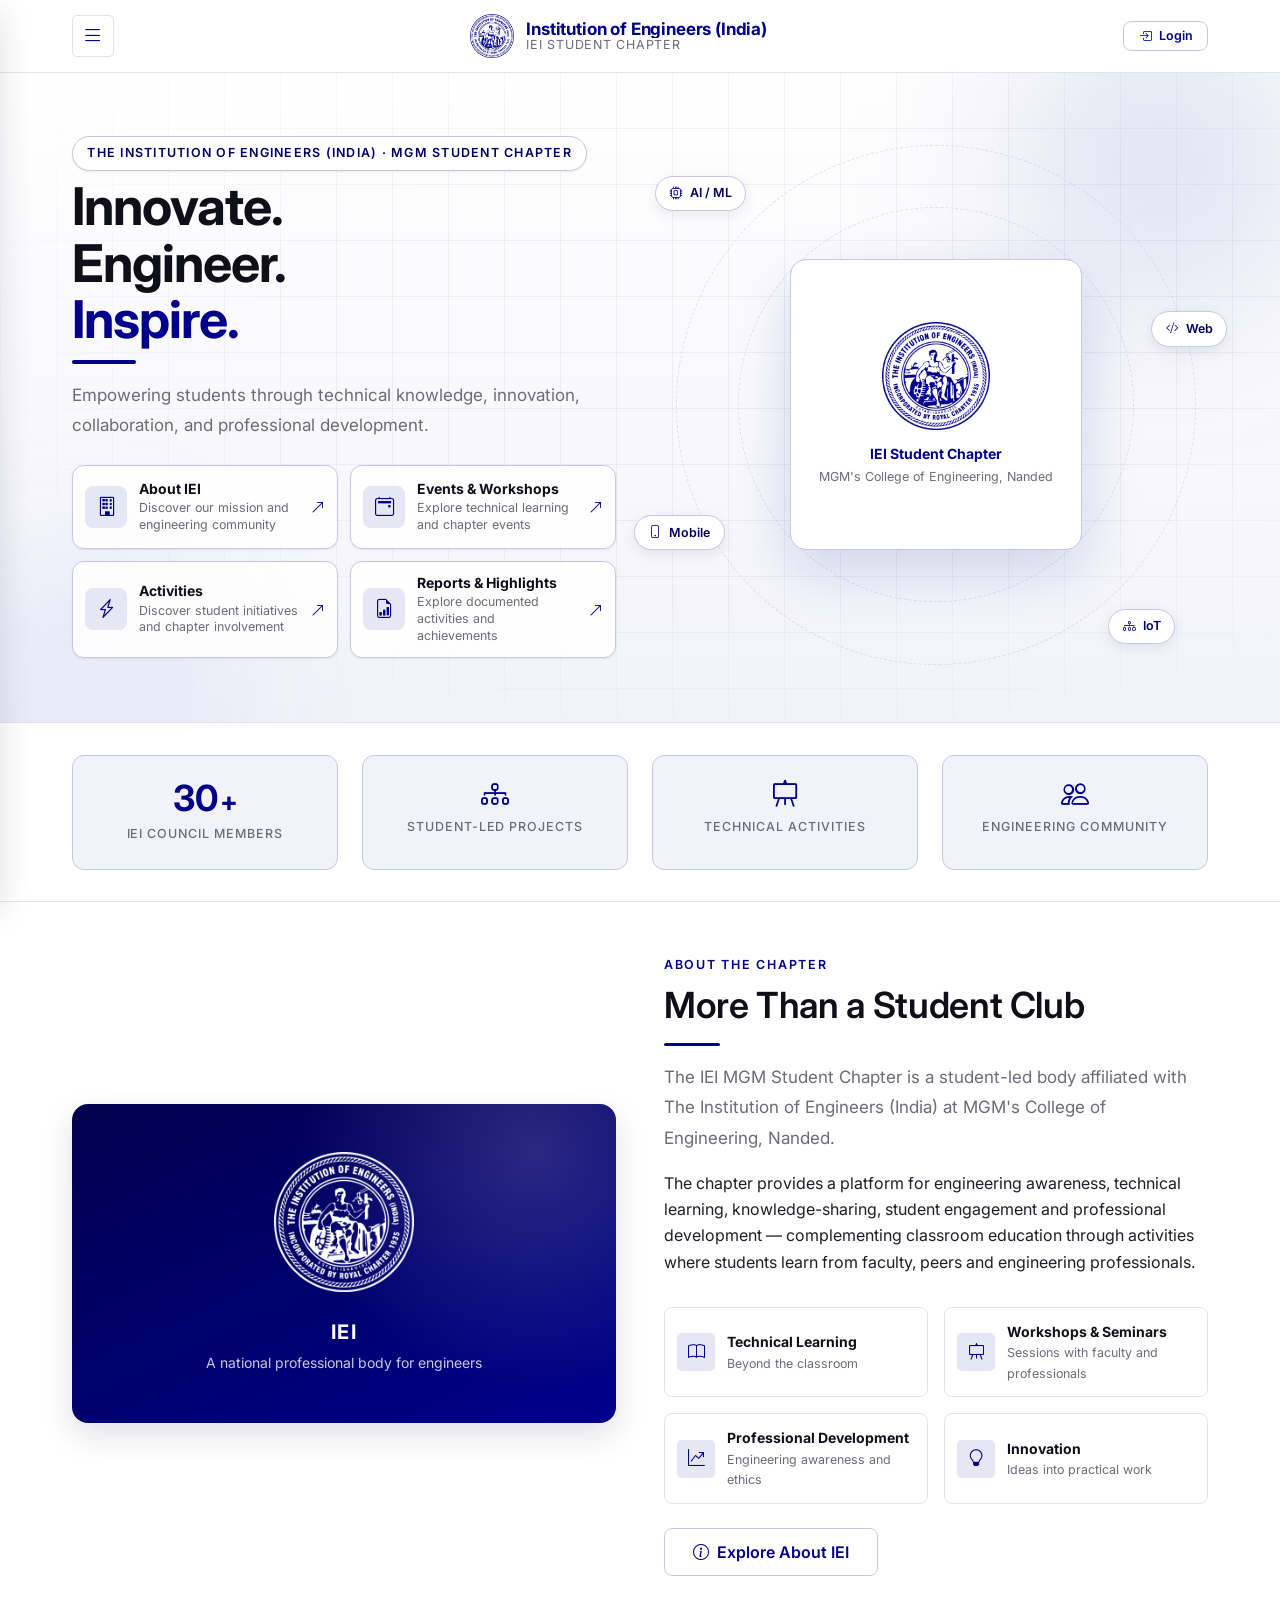
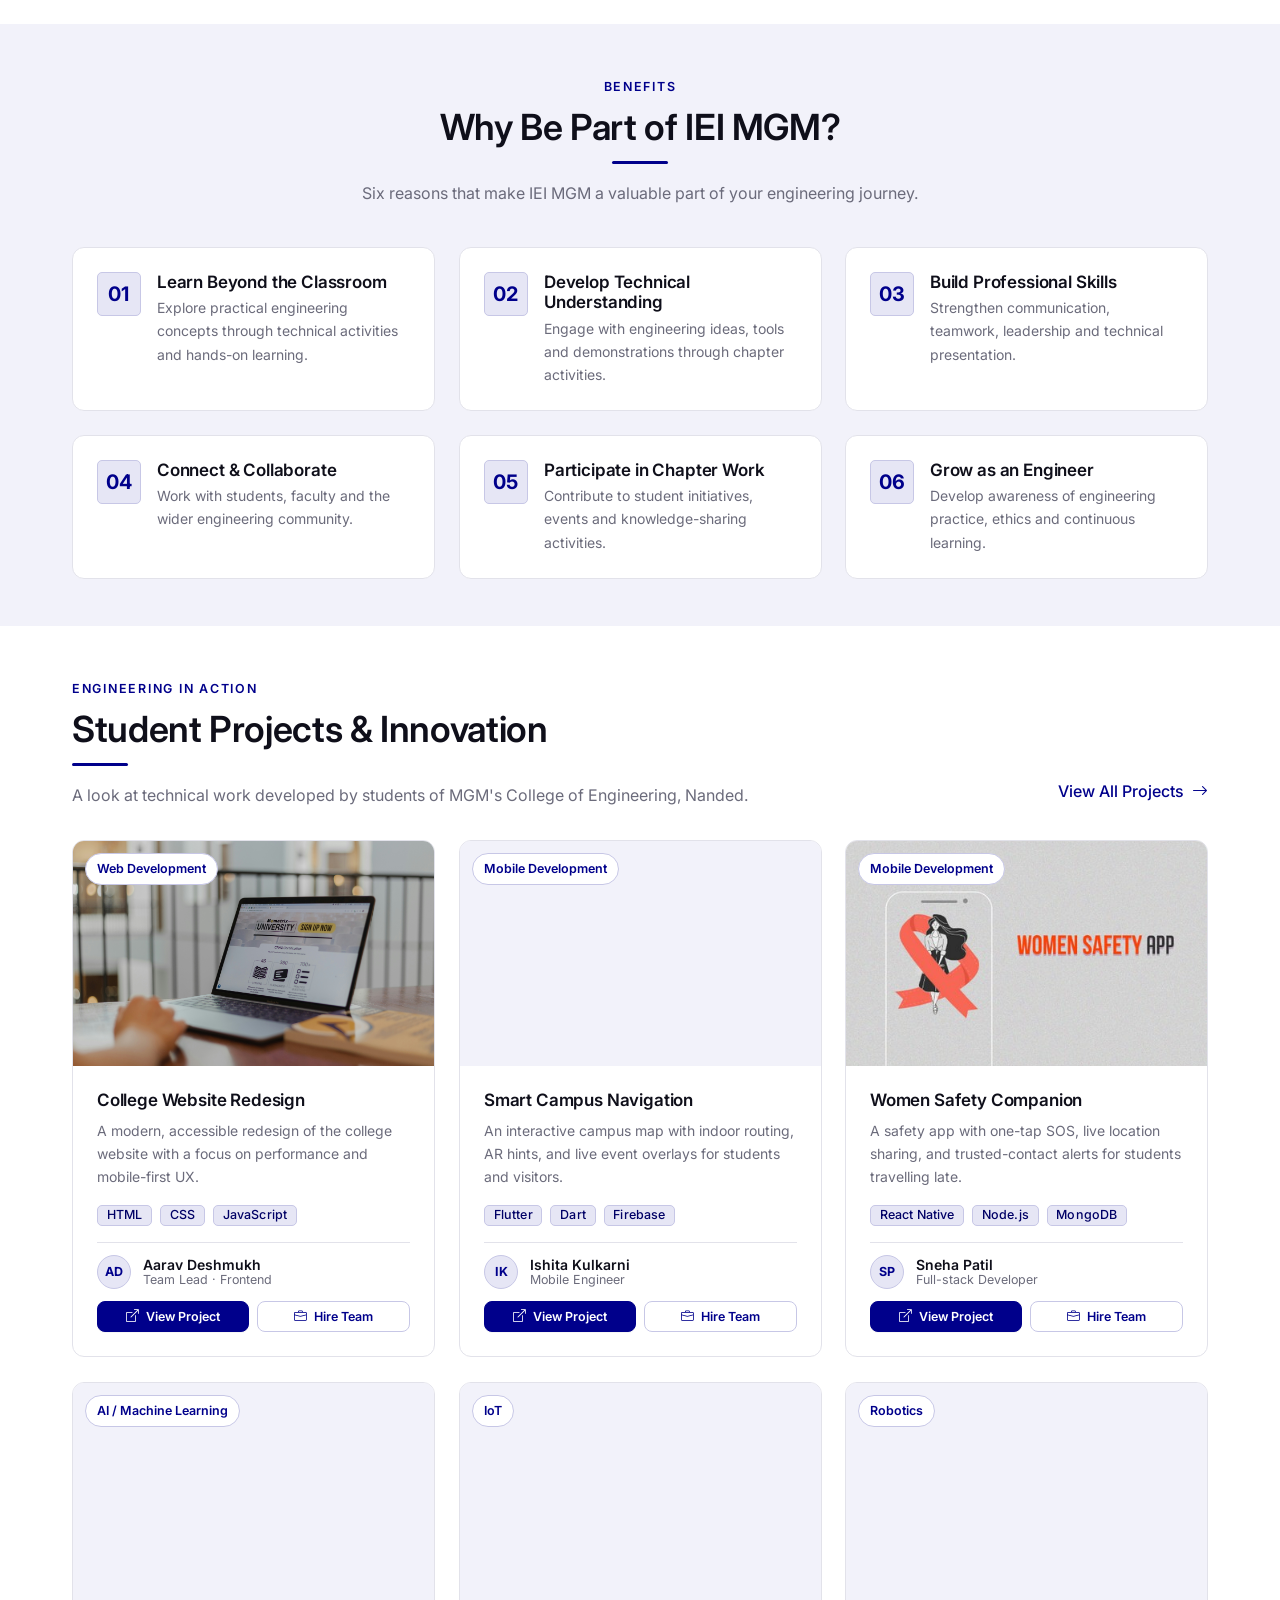
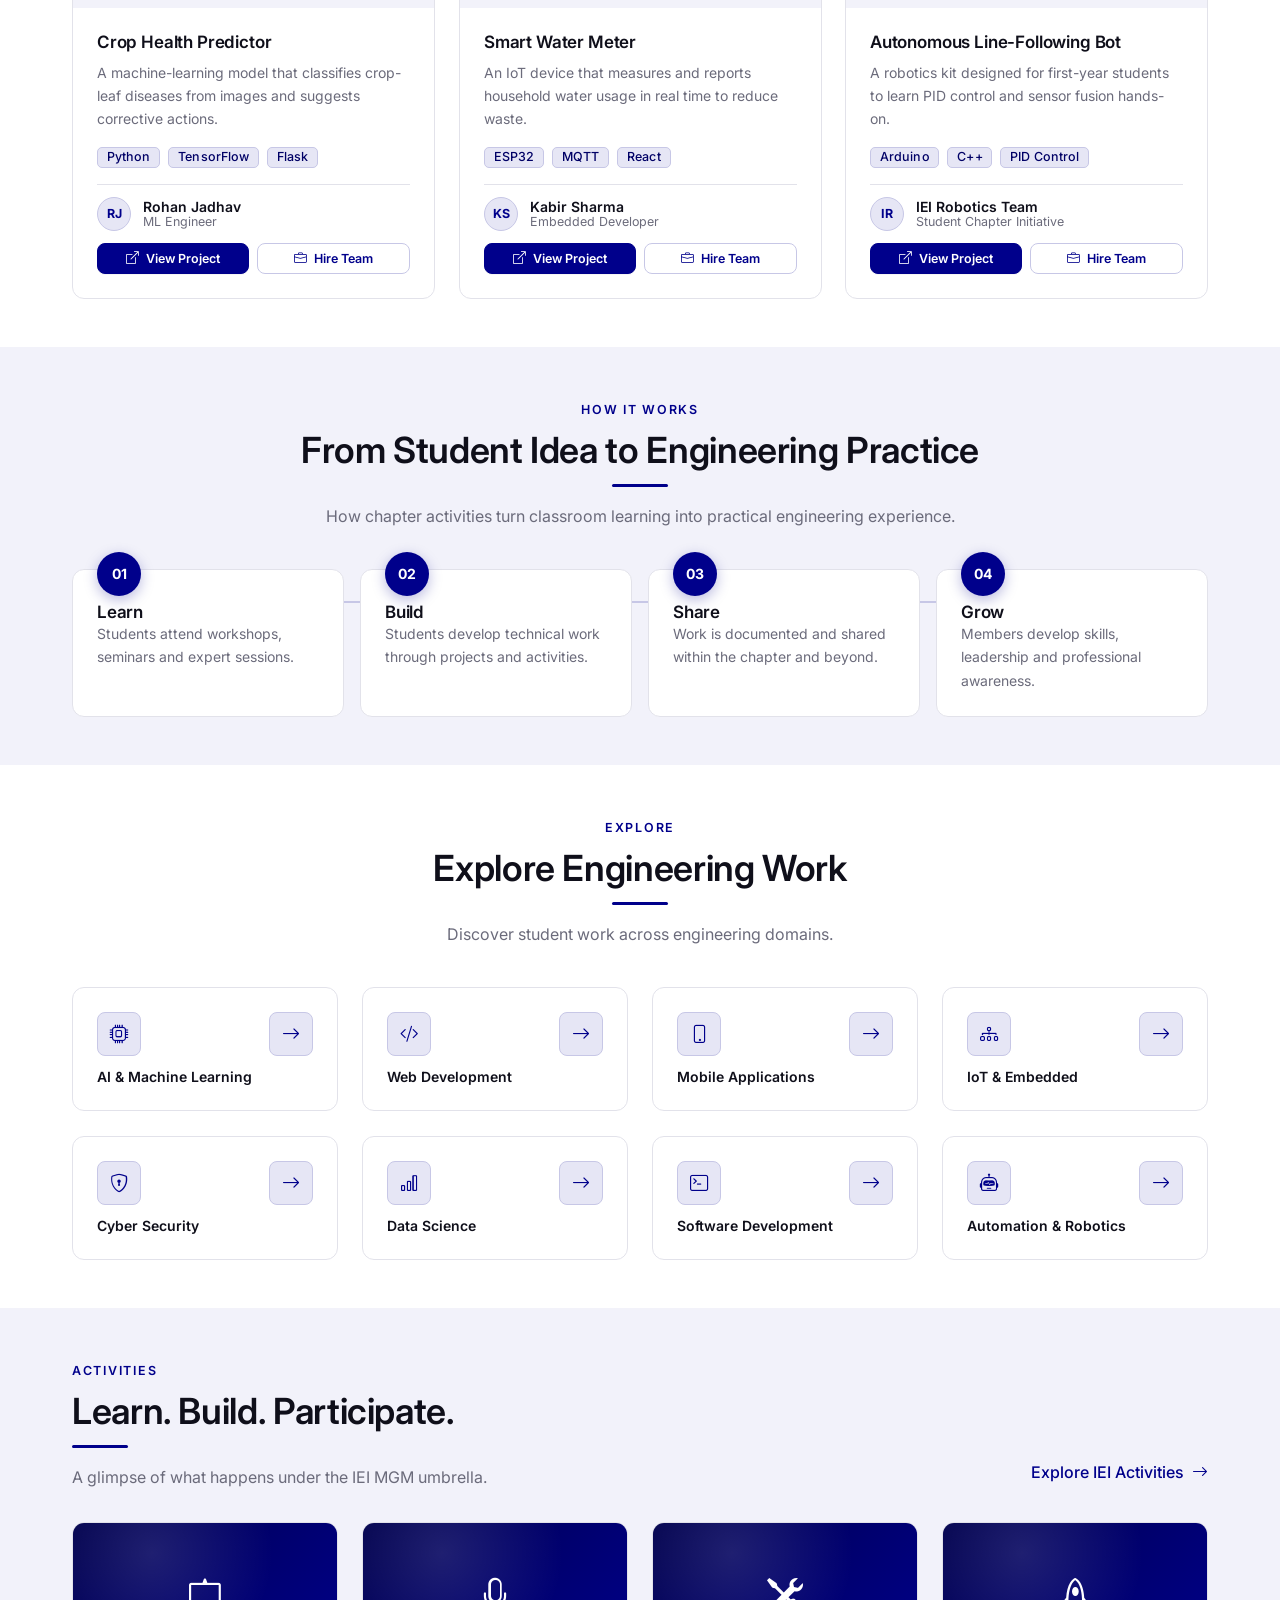
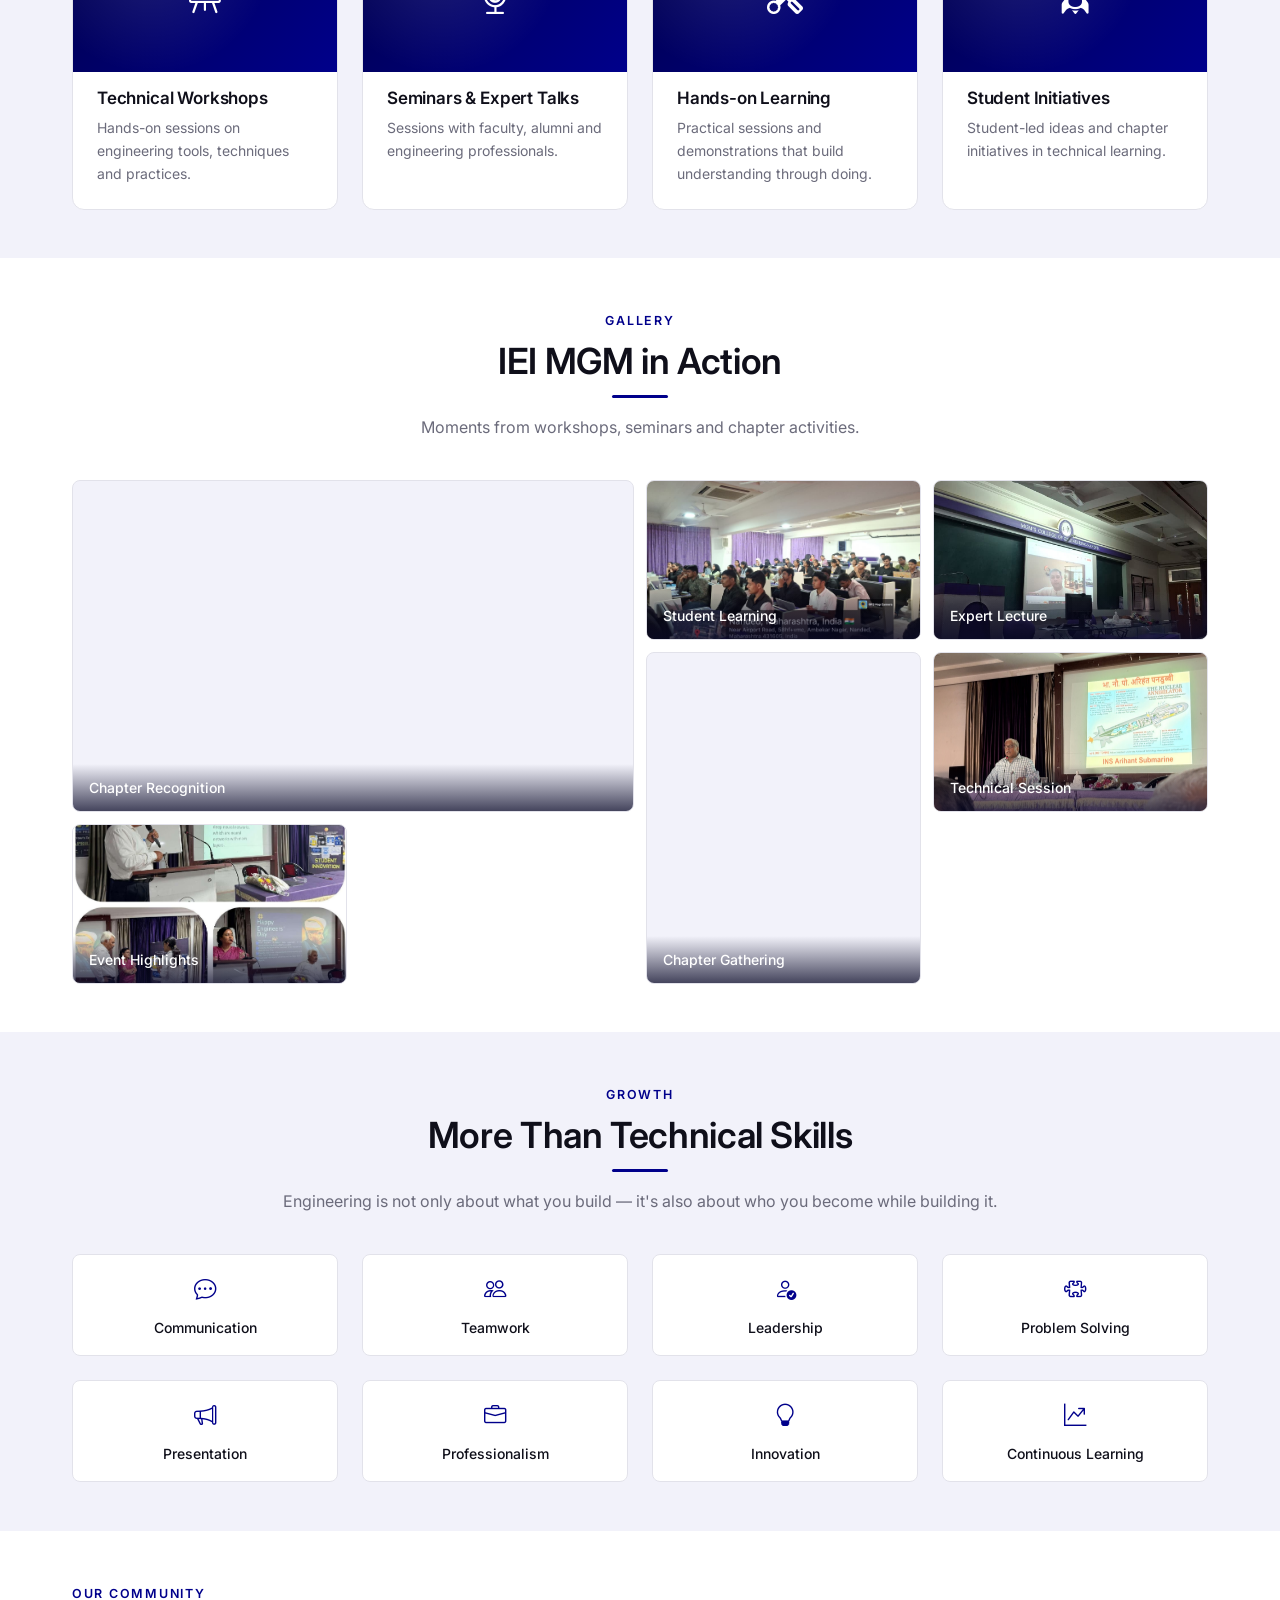
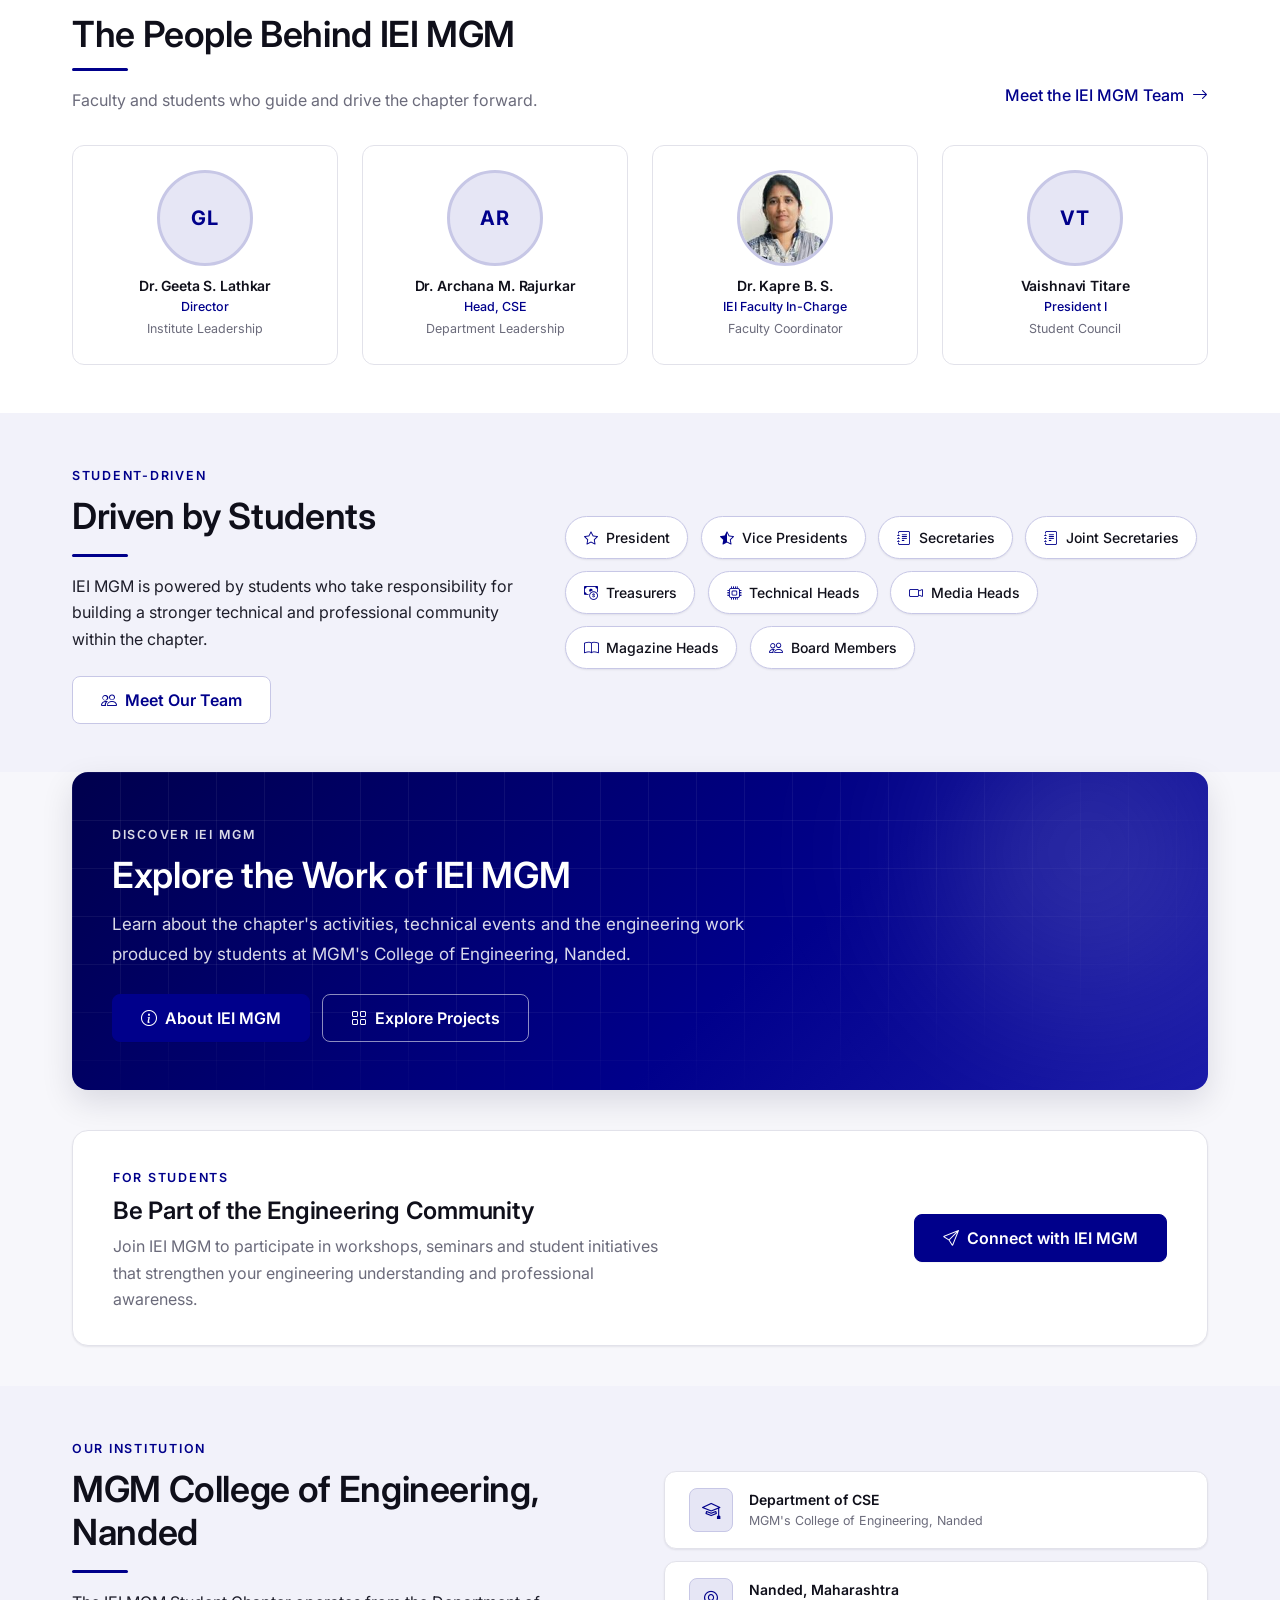
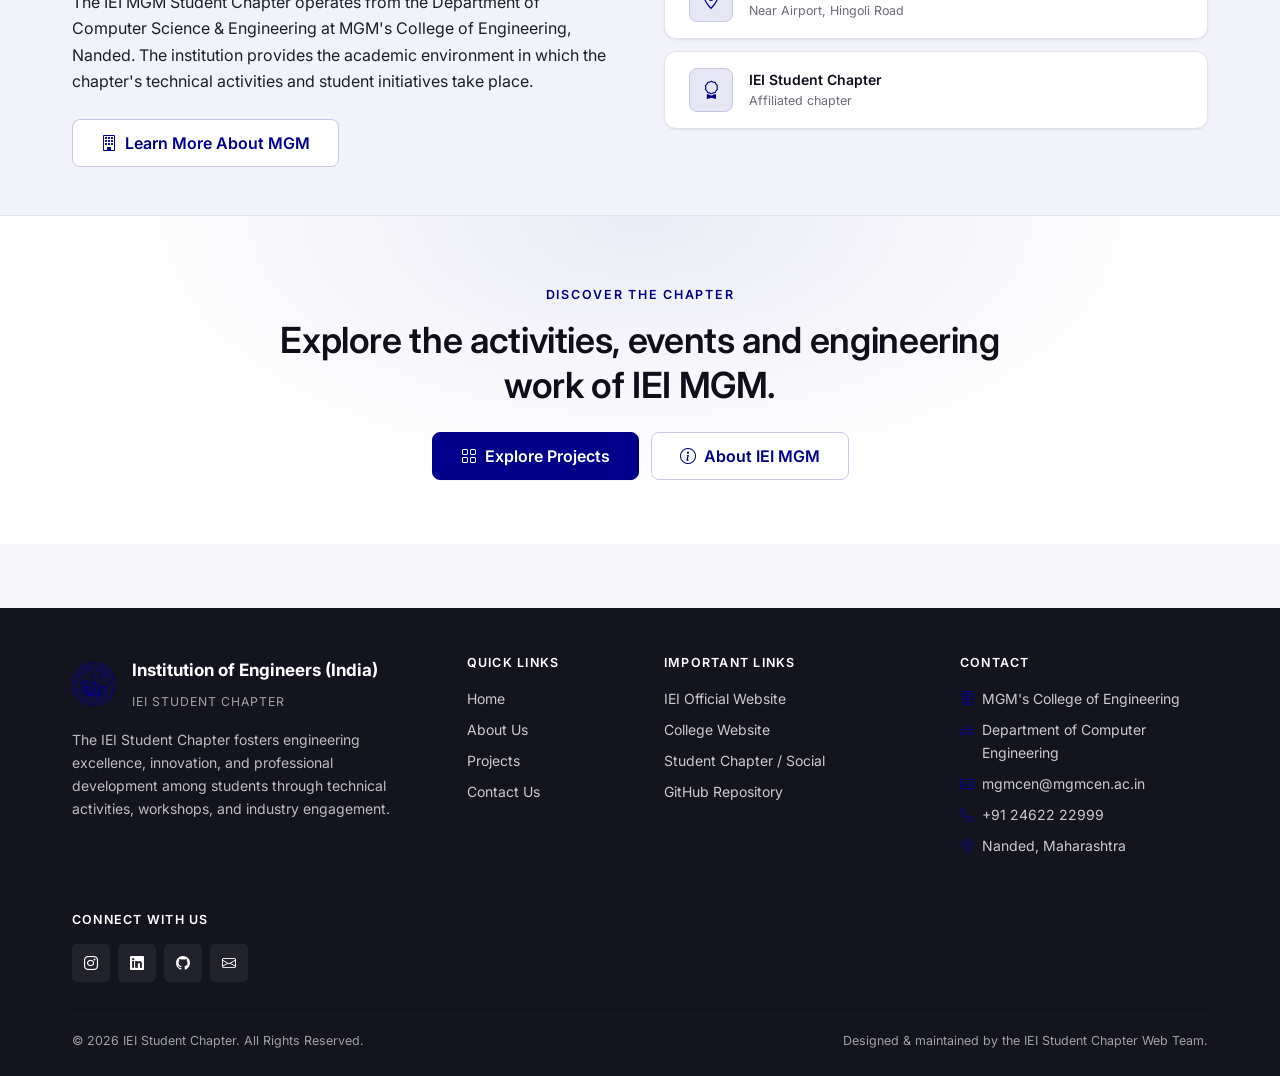
==== commit a841aff1: "update user/index driving students" ====
--- a/index.html
+++ b/index.html
@@ -765,6 +765,7 @@
                             <div class="home-role-pill reveal"><i class="bi bi-star"></i> President</div>
                             <div class="home-role-pill reveal reveal-delay-1"><i class="bi bi-star-half"></i> Vice Presidents</div>
                             <div class="home-role-pill reveal reveal-delay-2"><i class="bi bi-journal-text"></i> Secretaries</div>
+                            <div class="home-role-pill reveal reveal-delay-2"><i class="bi bi-journal-text"></i> Joint Secretaries</div>
                             <div class="home-role-pill reveal reveal-delay-3"><i class="bi bi-cash-coin"></i> Treasurers</div>
                             <div class="home-role-pill reveal"><i class="bi bi-cpu"></i> Technical Heads</div>
                             <div class="home-role-pill reveal reveal-delay-1"><i class="bi bi-camera-video"></i> Media Heads</div>
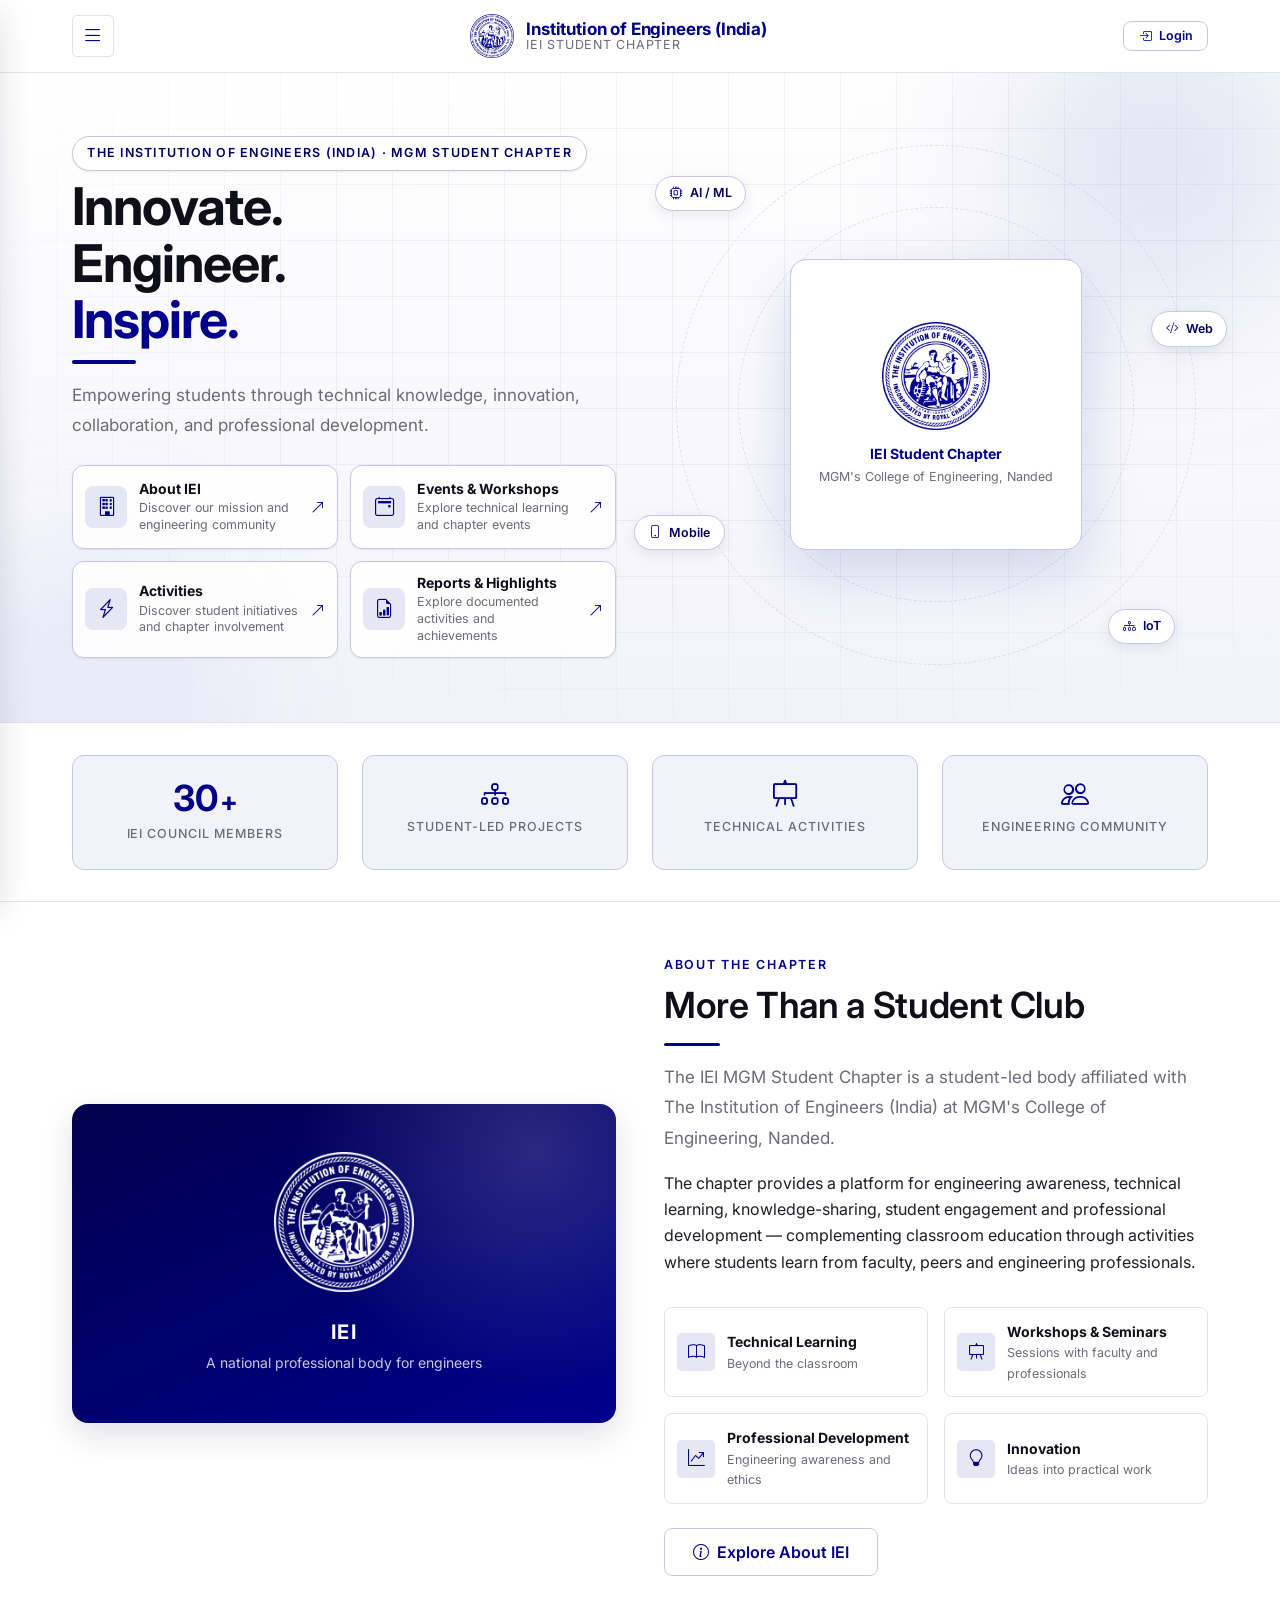
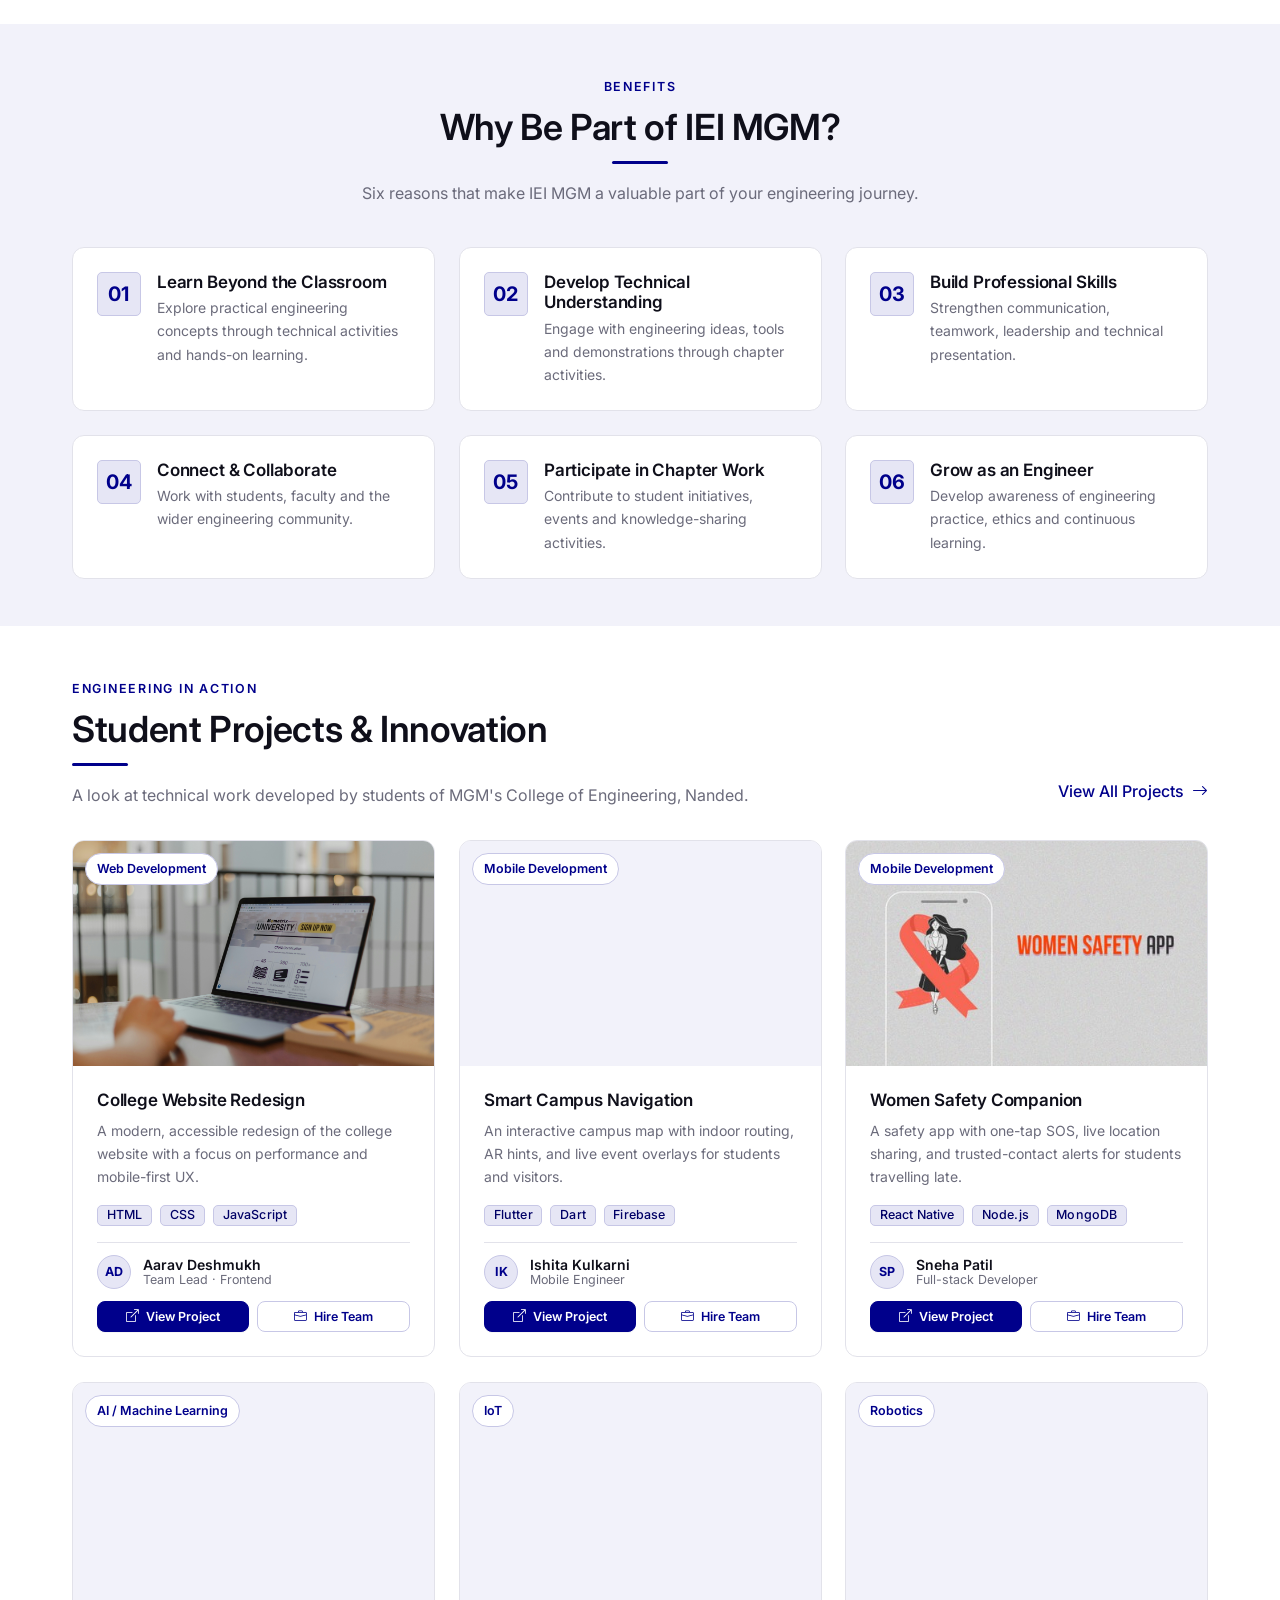
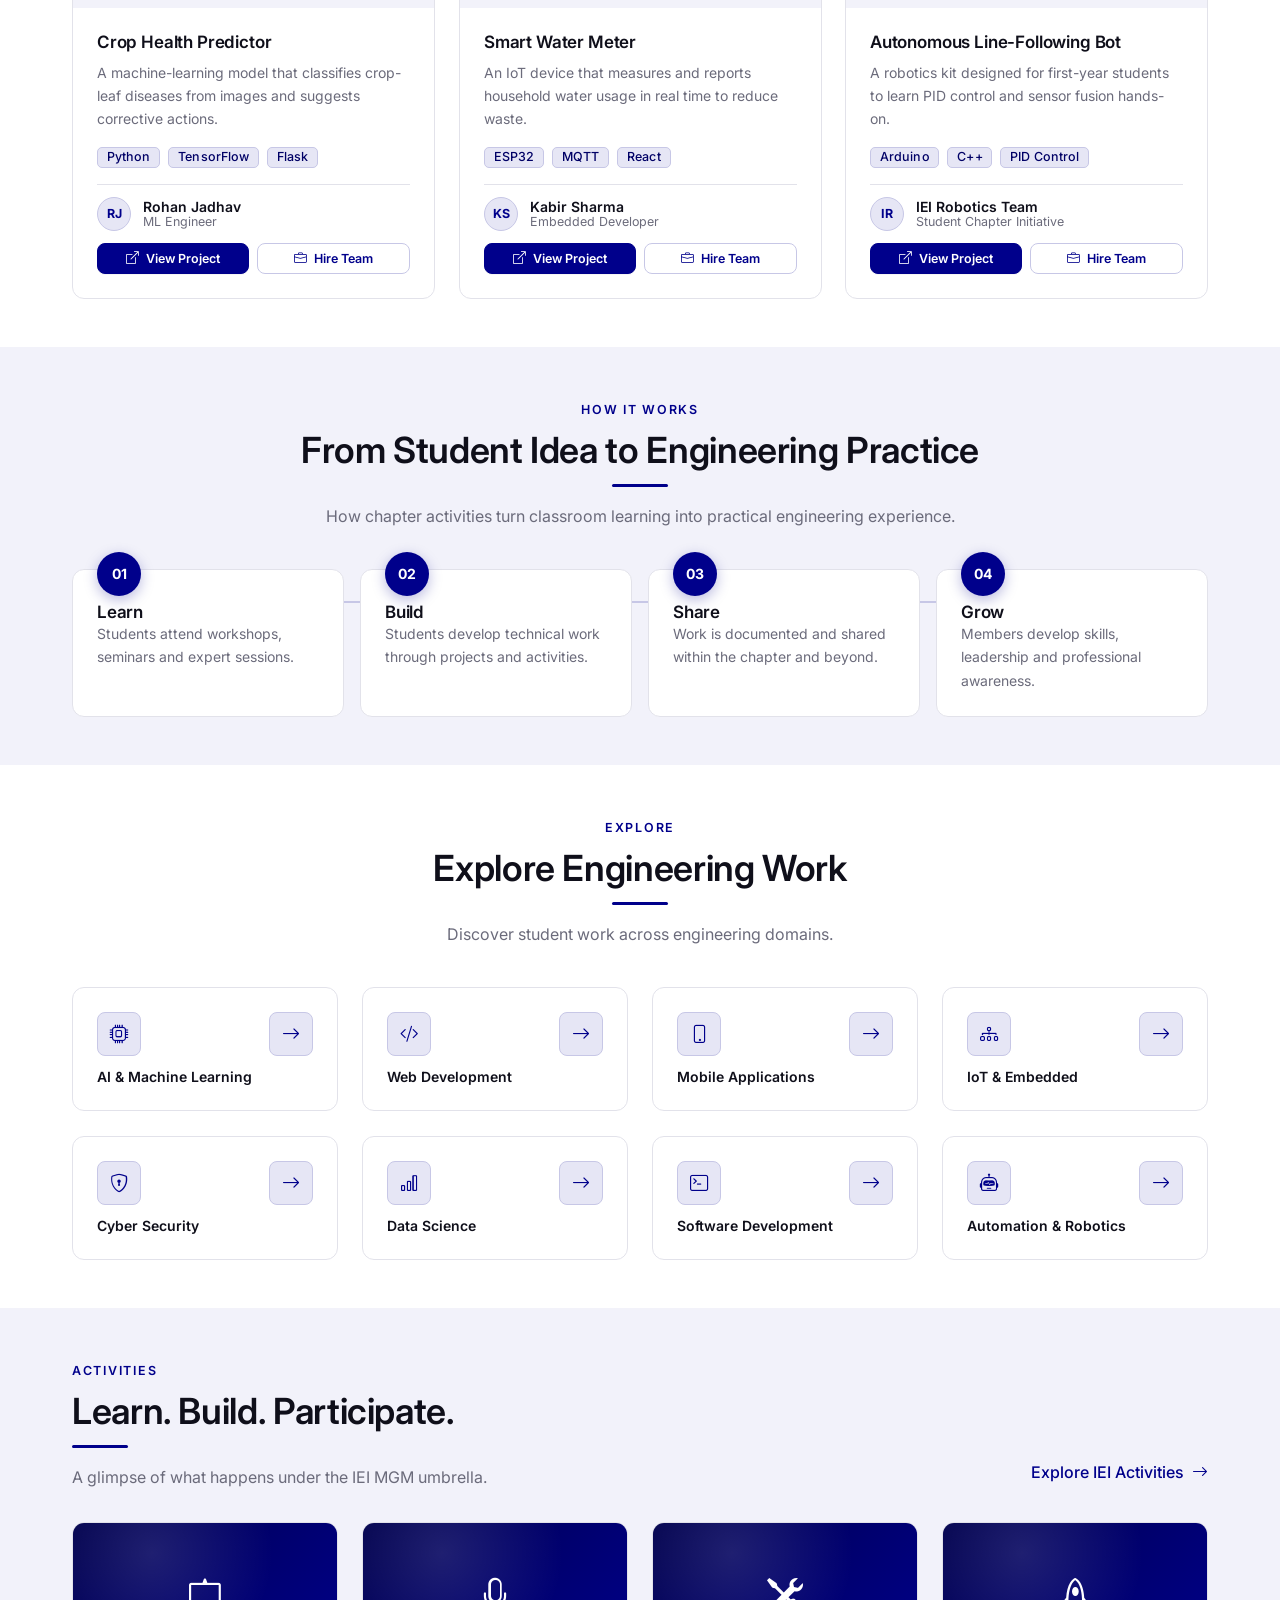
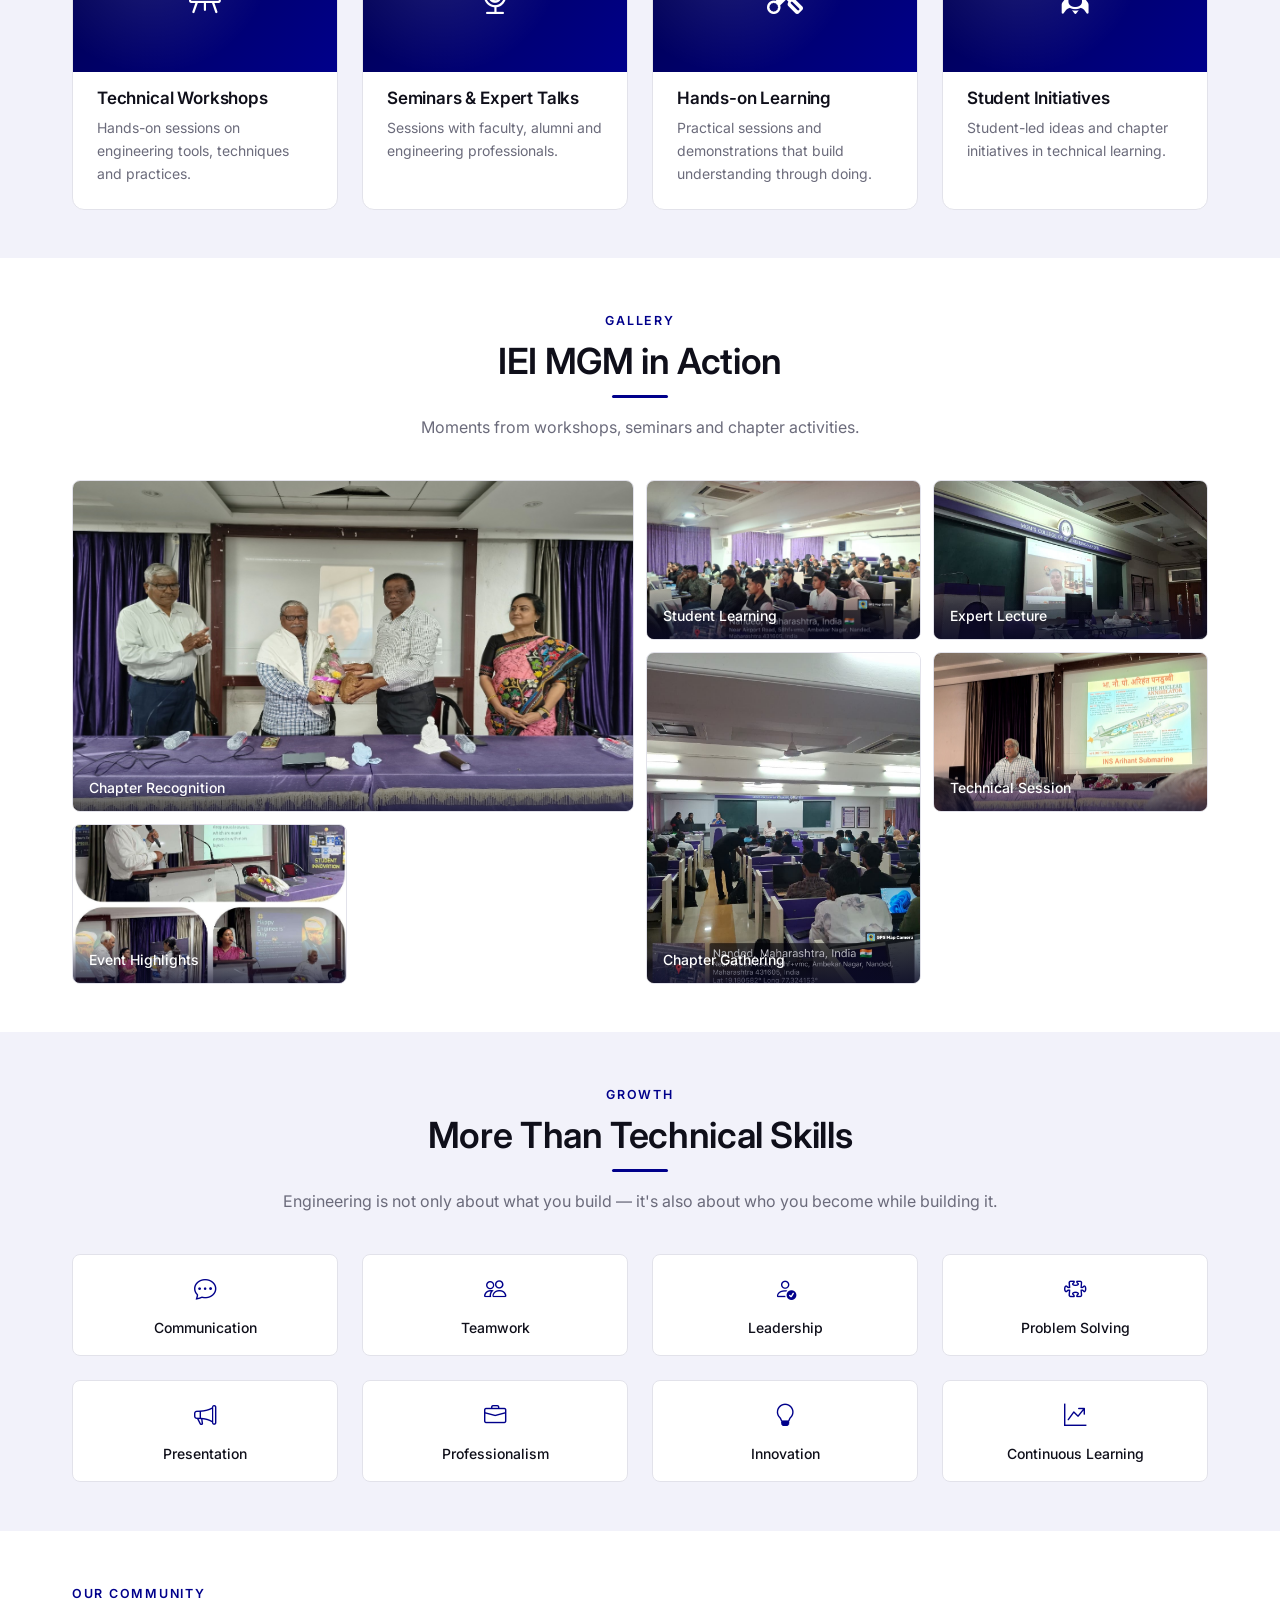
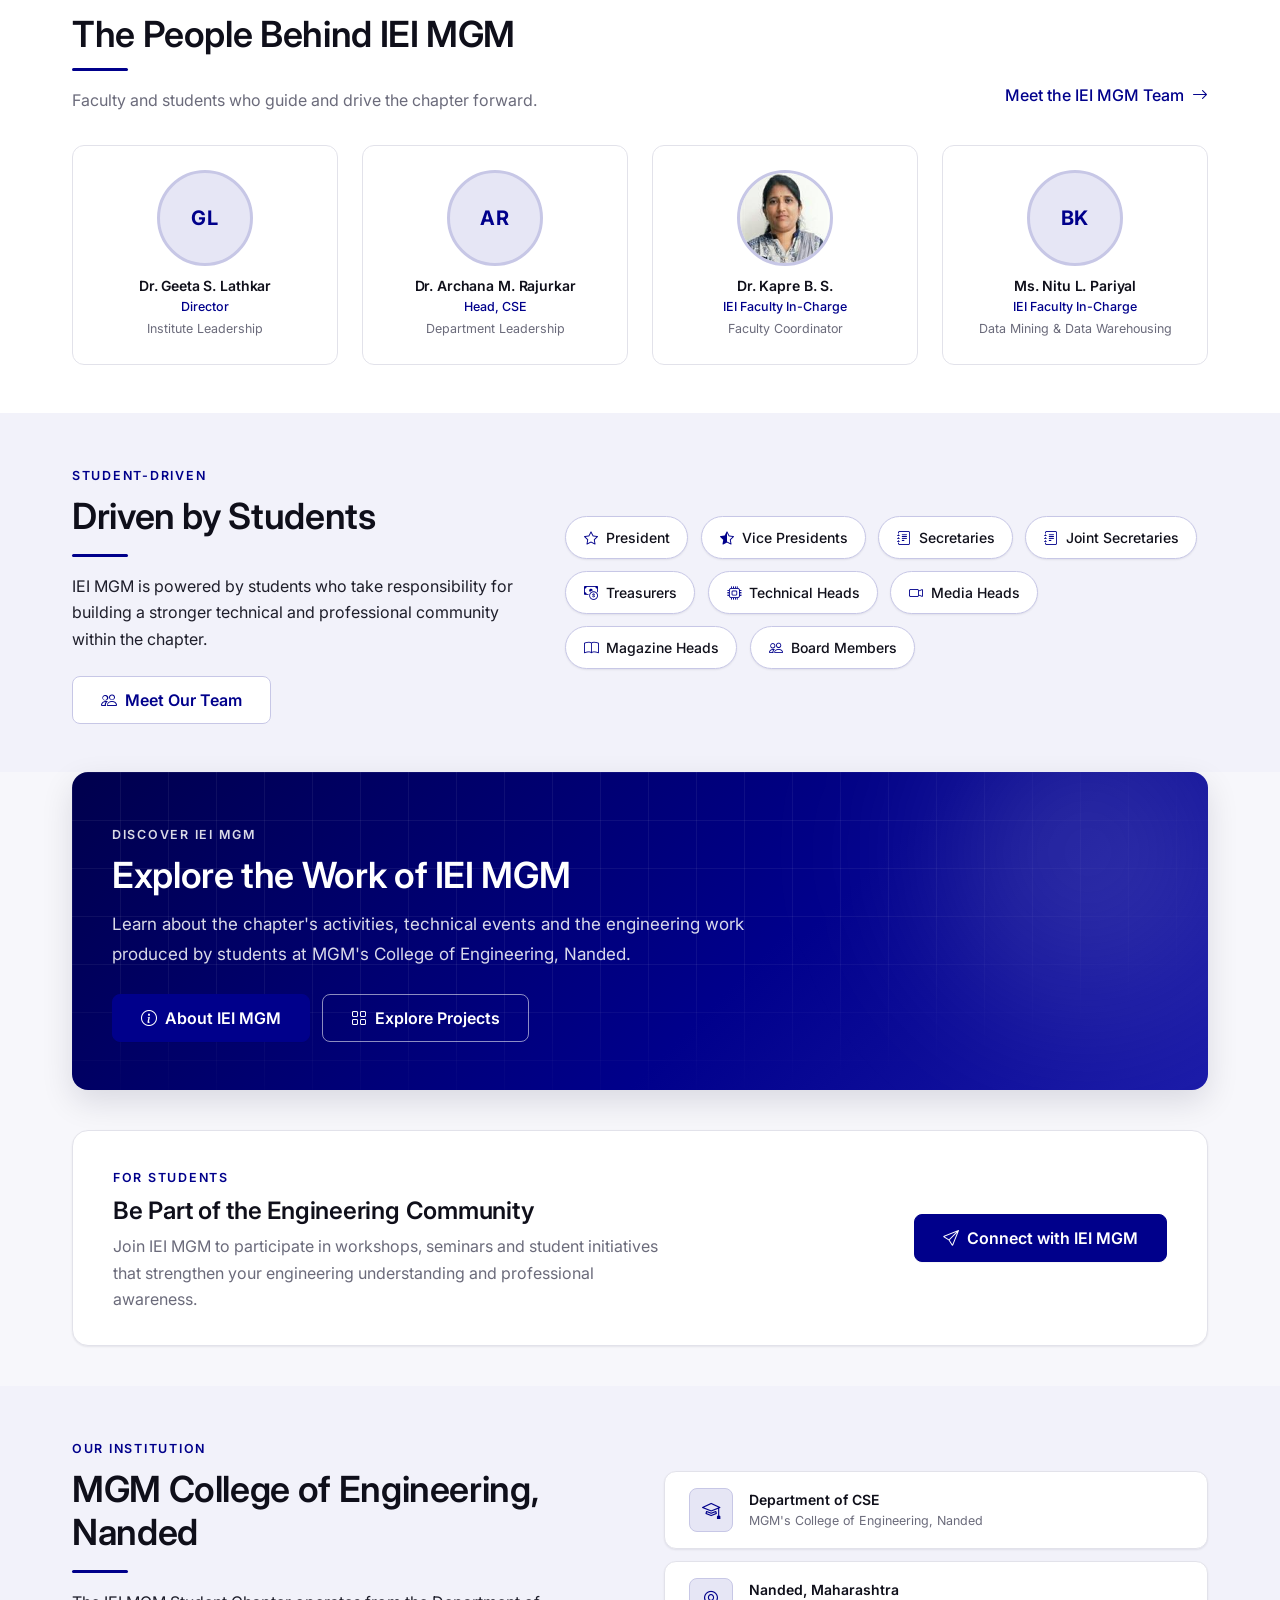
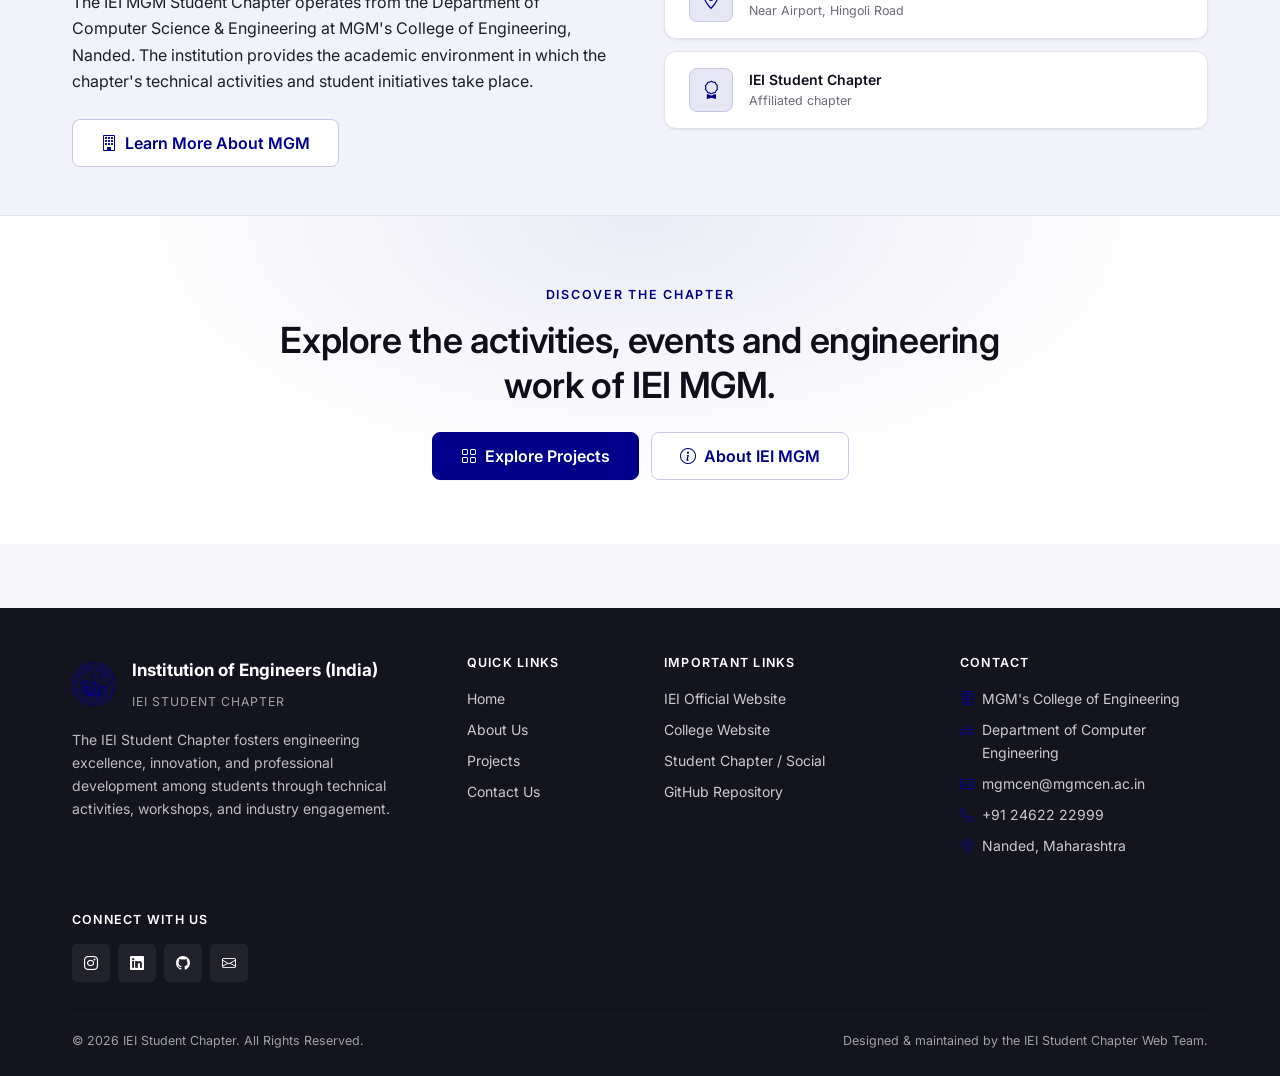
==== commit 4a42beac: "updated user/index hand behind iei" ====
--- a/index.html
+++ b/index.html
@@ -728,11 +728,14 @@
                     <div class="col-6 col-lg-3">
                         <article class="home-person reveal reveal-delay-3">
                             <div class="home-person-photo">
-                                <span class="home-person-initials">VT</span>
-                            </div>
-                            <h3 class="home-person-name">Vaishnavi Titare</h3>
-                            <p class="home-person-role">President I</p>
-                            <p class="home-person-note">Student Council</p>
+                                <img src="assets/images/profilePicture/Nitu.jpg"
+                                     alt="Ms. Nitu L. Pariyal"
+                                     loading="lazy" decoding="async"
+                                     onerror="this.onerror=null; this.replaceWith(Object.assign(document.createElement('span'),{className:'home-person-initials',textContent:'BK'}));">
+                            </div>
+                            <h3 class="home-person-name">Ms. Nitu L. Pariyal</h3>
+                            <p class="home-person-role">IEI Faculty In-Charge</p>
+                            <p class="home-person-note">Data Mining & Data Warehousing</p>
                         </article>
                     </div>
                 </div>
--- a/assets/css/style.css
+++ b/assets/css/style.css
@@ -2448,52 +2448,158 @@
 
 /* ------------------------------------------------------------
    41. ABOUT — EVENTS GRID (populated by JS)
+        Horizontal card layout: text and image above full-width details.
    ------------------------------------------------------------ */
 .about-event-card {
     background: var(--surface-color);
     border: 1px solid var(--border-color);
     border-radius: var(--radius-lg);
     overflow: hidden;
-    height: 100%;
     display: flex;
     flex-direction: column;
+    padding: var(--space-5);
     transition: border-color var(--transition-base), box-shadow var(--transition-base), transform var(--transition-base);
 }
 .about-event-card:hover {
     border-color: var(--primary-border);
     box-shadow: var(--shadow-md);
-    transform: translateY(-3px);
-}
-.about-event-media {
-    position: relative;
+    transform: translateY(-2px);
+}
+
+.about-event-top {
+    display: grid;
+    grid-template-columns: minmax(0, 1fr) 220px;
+    gap: var(--space-5);
+    align-items: start;
+}
+
+.about-event-text {
+    min-width: 0;
+    display: flex;
+    flex-direction: column;
+    gap: var(--space-2);
+}
+
+.about-event-meta-row {
+    display: flex;
+    flex-wrap: wrap;
+    align-items: center;
+    gap: var(--space-2);
+    margin-bottom: var(--space-1);
+}
+
+.about-event-cat {
+    position: static;
+    top: auto;
+    left: auto;
+    display: inline-flex;
+    align-items: center;
+    background: var(--primary-soft);
+    color: var(--primary-dark);
+    font-size: var(--fs-xs);
+    font-weight: var(--fw-semibold);
+    padding: 0.28rem 0.7rem;
+    border-radius: var(--radius-pill);
+    border: 1px solid var(--primary-border);
+    line-height: 1;
+}
+
+.about-event-date {
+    display: inline-flex;
+    align-items: center;
+    gap: var(--space-1);
+    font-size: var(--fs-xs);
+    color: var(--muted-color);
+}
+.about-event-date i {
+    color: var(--primary-color);
+    font-size: 0.9rem;
+}
+
+.about-event-title {
+    font-size: clamp(1.05rem, 1.6vw, var(--fs-lg));
+    font-weight: var(--fw-semibold);
+    color: var(--heading-color);
+    line-height: 1.3;
+    margin: 0;
+}
+
+.about-event-guest {
+    display: flex;
+    align-items: flex-start;
+    gap: var(--space-2);
+    font-size: var(--fs-sm);
+    color: var(--muted-color);
+    margin: var(--space-1) 0 0;
+    line-height: 1.5;
+}
+.about-event-guest i {
+    color: var(--primary-color);
+    font-size: 1rem;
+    margin-top: 3px;
+    flex-shrink: 0;
+}
+.about-event-guest strong {
+    color: var(--heading-color);
+    font-weight: var(--fw-semibold);
+}
+
+.about-event-thumb {
     aspect-ratio: 16 / 10;
     background: var(--primary-tint);
+    border-radius: var(--radius-md);
     overflow: hidden;
-}
-.about-event-media img {
+    border: 1px solid var(--border-color);
+    width: 100%;
+}
+.about-event-thumb img {
     width: 100%;
     height: 100%;
     object-fit: cover;
+    display: block;
     transition: transform var(--transition-slow) var(--ease-out);
 }
-.about-event-card:hover .about-event-media img { transform: scale(1.04); }
-.about-event-body {
-    padding: var(--space-5);
-    display: flex;
-    flex-direction: column;
-    flex: 1;
-}
-.about-event-title { font-size: var(--fs-md); font-weight: var(--fw-semibold); color: var(--heading-color); margin-bottom: var(--space-2); }
-.about-event-desc  { font-size: var(--fs-sm); color: var(--muted-color); flex: 1; }
-.about-event-meta  {
-    display: flex;
-    justify-content: space-between;
-    gap: var(--space-3);
-    margin-top: var(--space-4);
+.about-event-card:hover .about-event-thumb img {
+    transform: scale(1.04);
+}
+
+.about-event-desc {
+    font-size: var(--fs-sm);
+    color: var(--muted-color);
+    line-height: var(--lh-base);
+    margin: var(--space-4) 0 0;
     padding-top: var(--space-4);
     border-top: 1px solid var(--border-color);
-    font-size: var(--fs-xs);
-    color: var(--muted-color);
+}
+
+.about-event-footer {
+    display: flex;
+    justify-content: flex-end;
+    margin-top: var(--space-3);
+}
+
+@media (max-width: 991.98px) {
+    .about-event-top {
+        grid-template-columns: minmax(0, 1fr) 180px;
+        gap: var(--space-4);
+    }
+}
+
+@media (max-width: 575.98px) {
+    .about-event-card {
+        padding: var(--space-4);
+    }
+    .about-event-top {
+        grid-template-columns: 1fr;
+        gap: var(--space-3);
+    }
+    .about-event-thumb {
+        aspect-ratio: 16 / 9;
+    }
+    .about-event-desc {
+        margin-top: var(--space-3);
+        padding-top: var(--space-3);
+    }
 }
 
 /* ------------------------------------------------------------
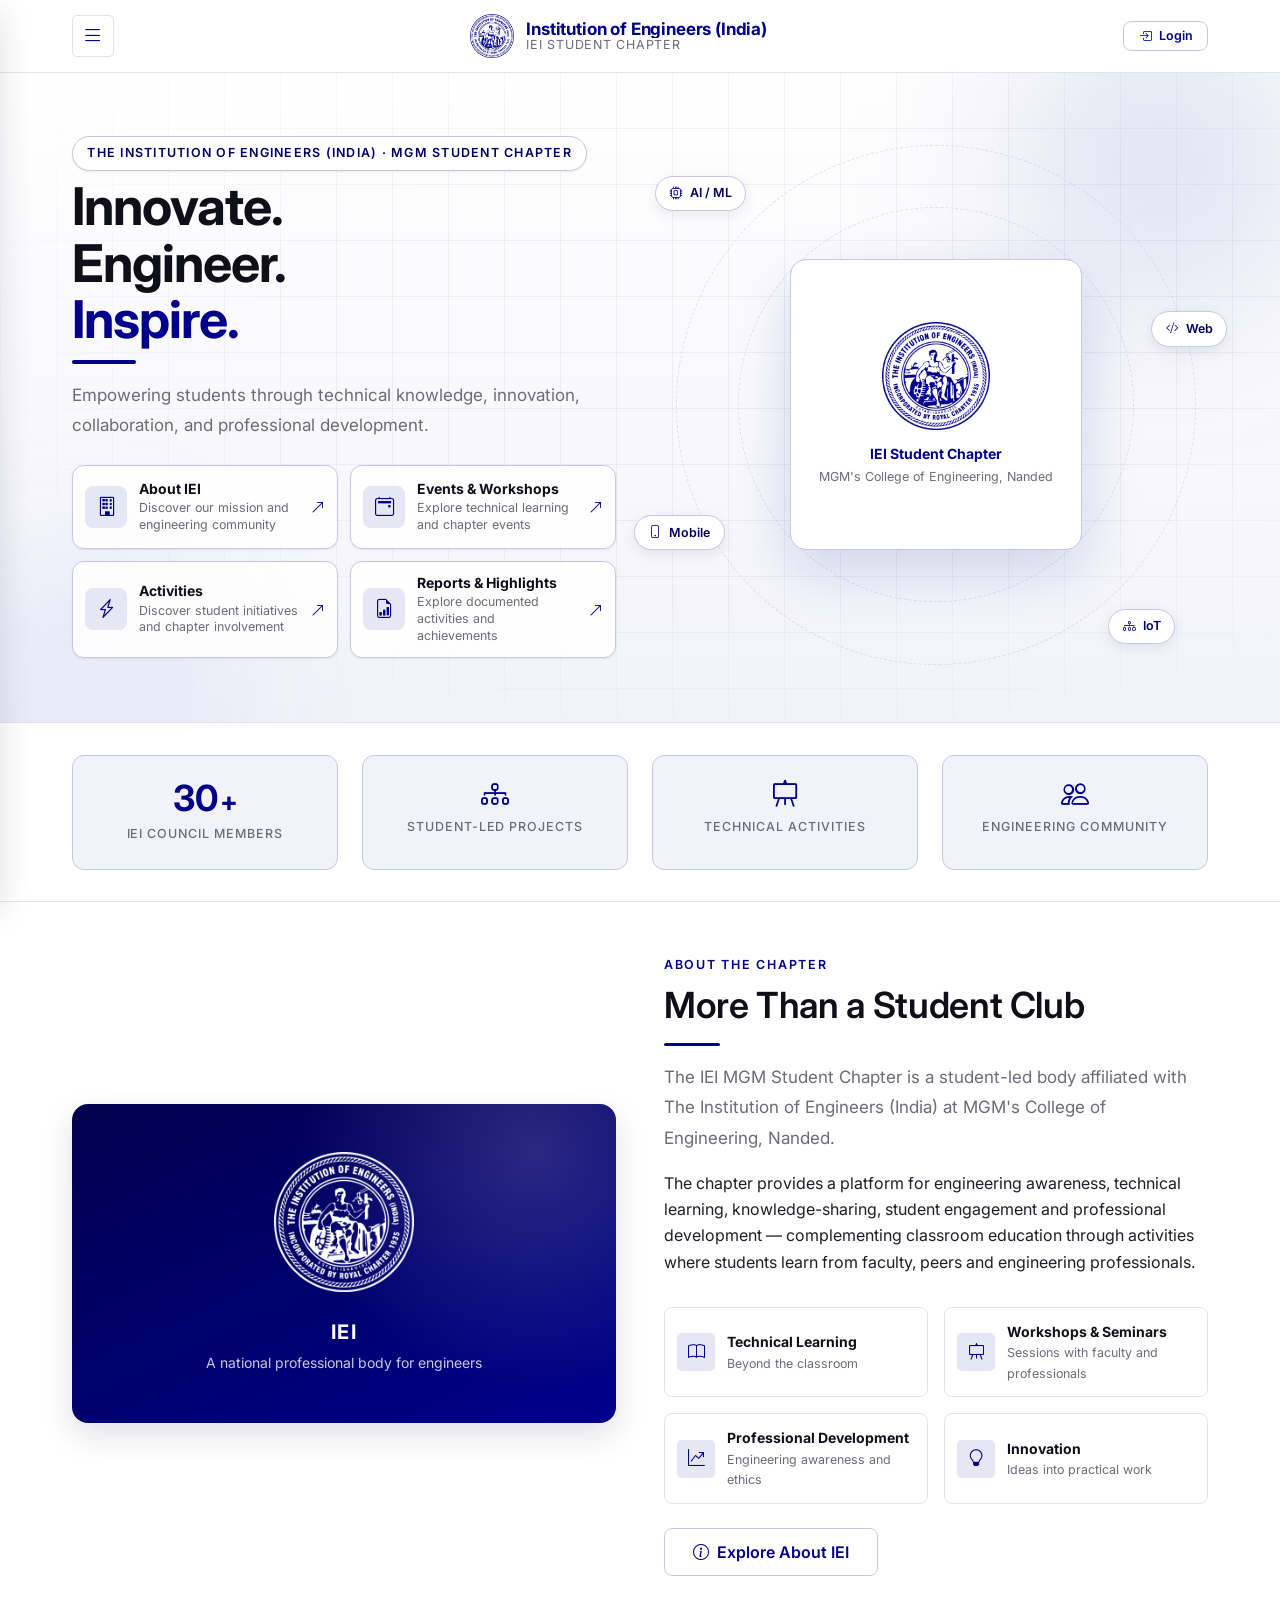
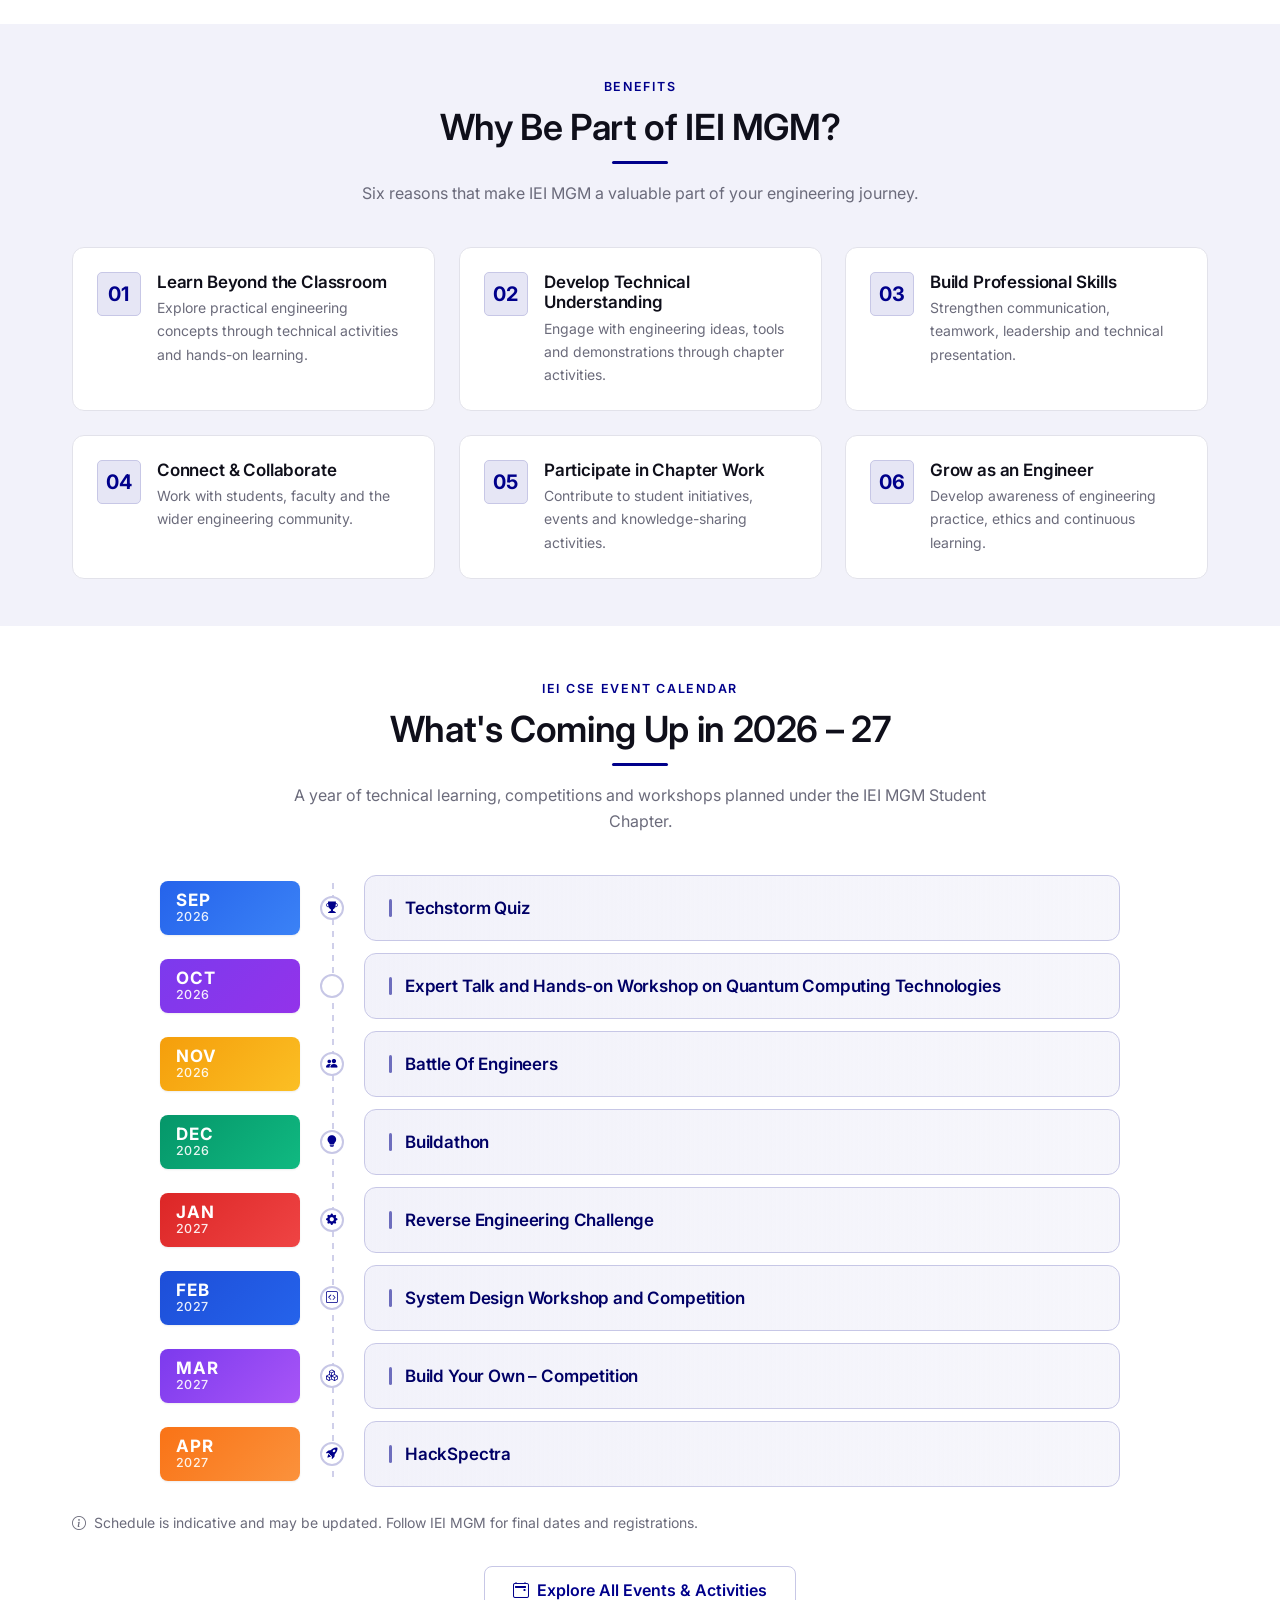
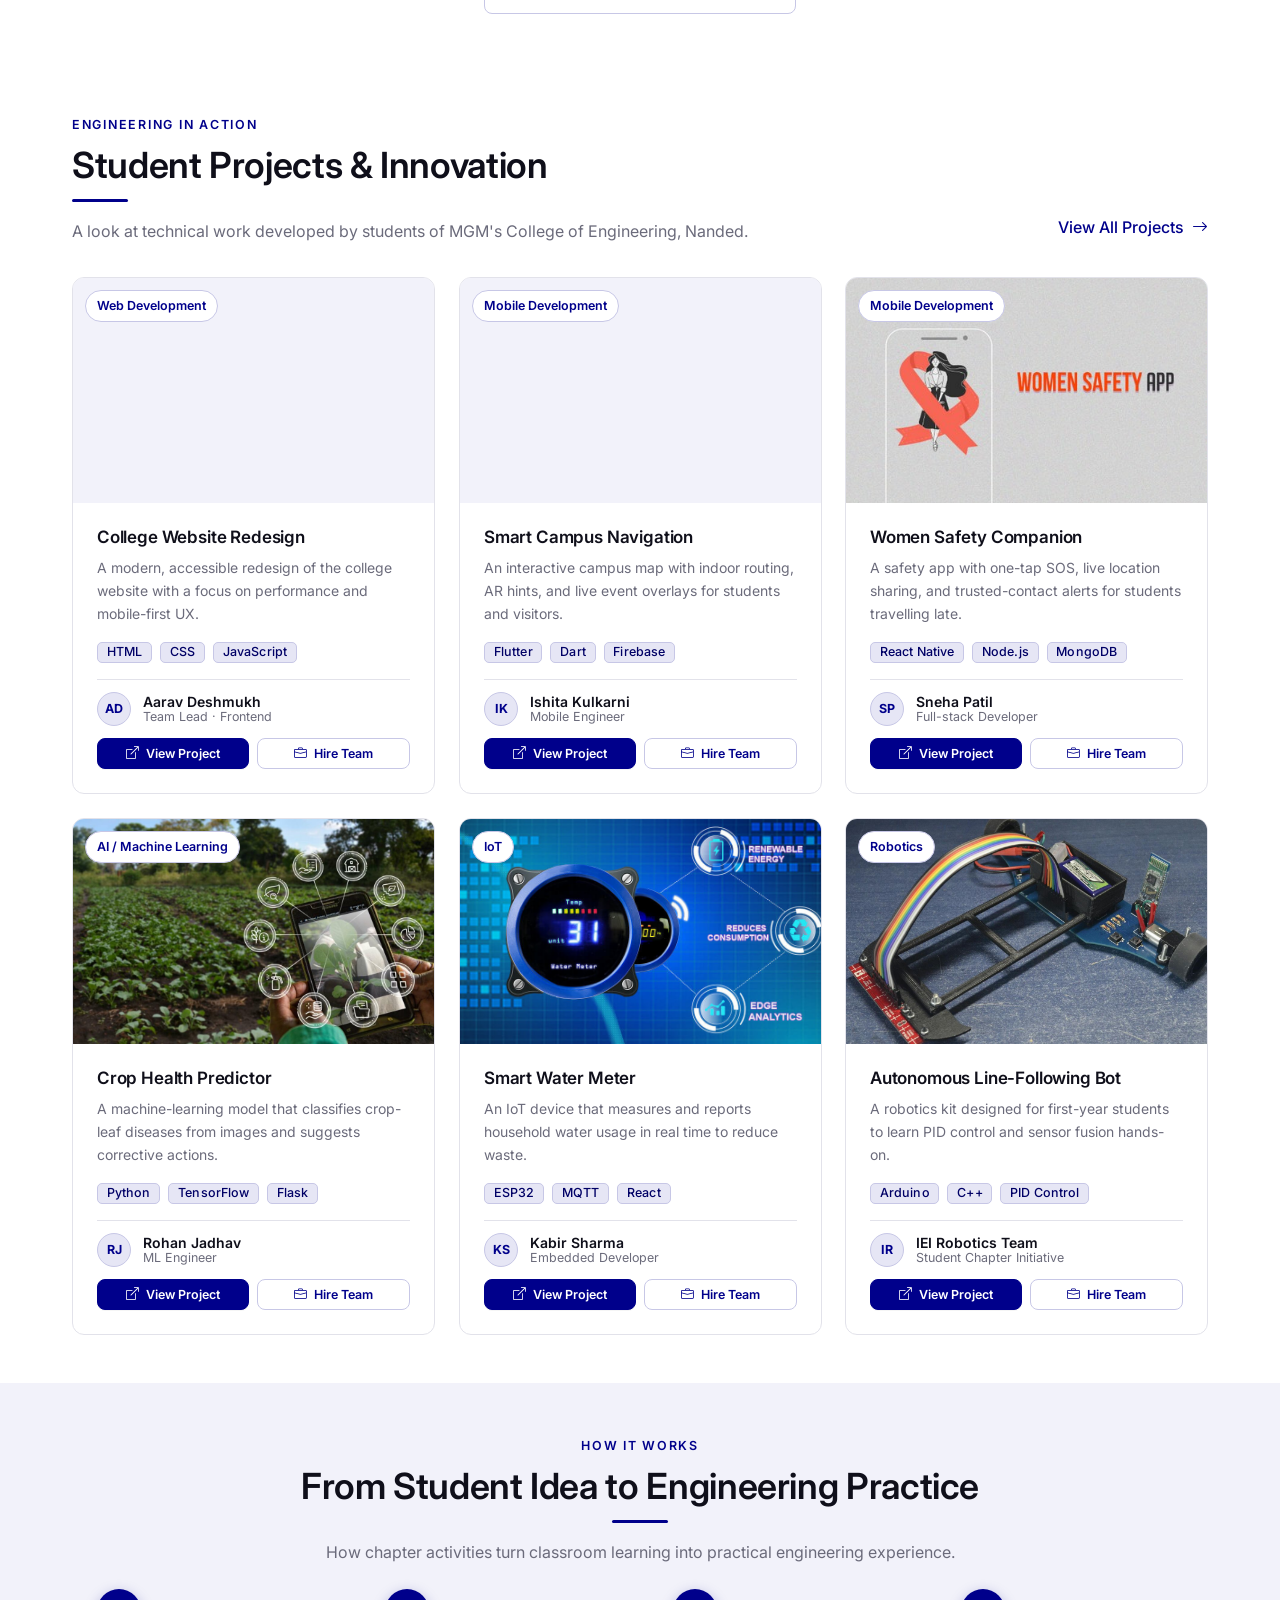
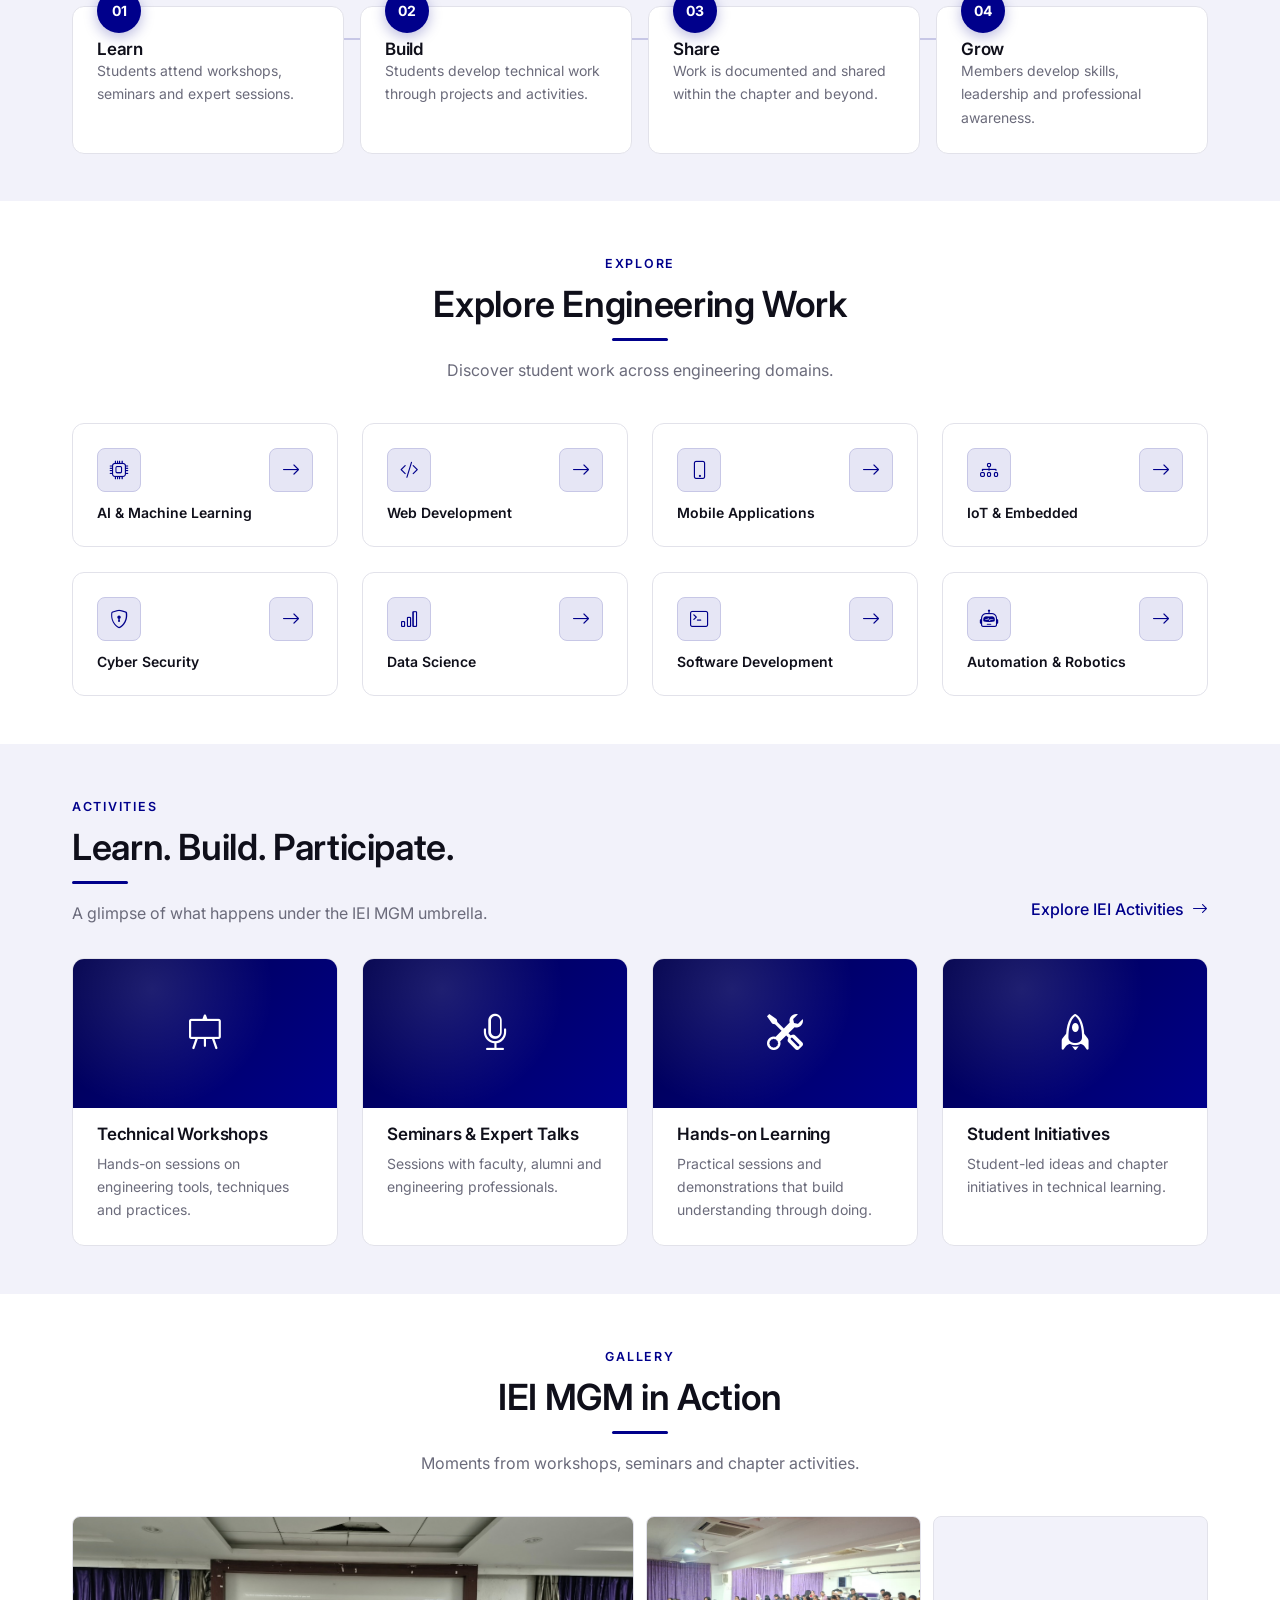
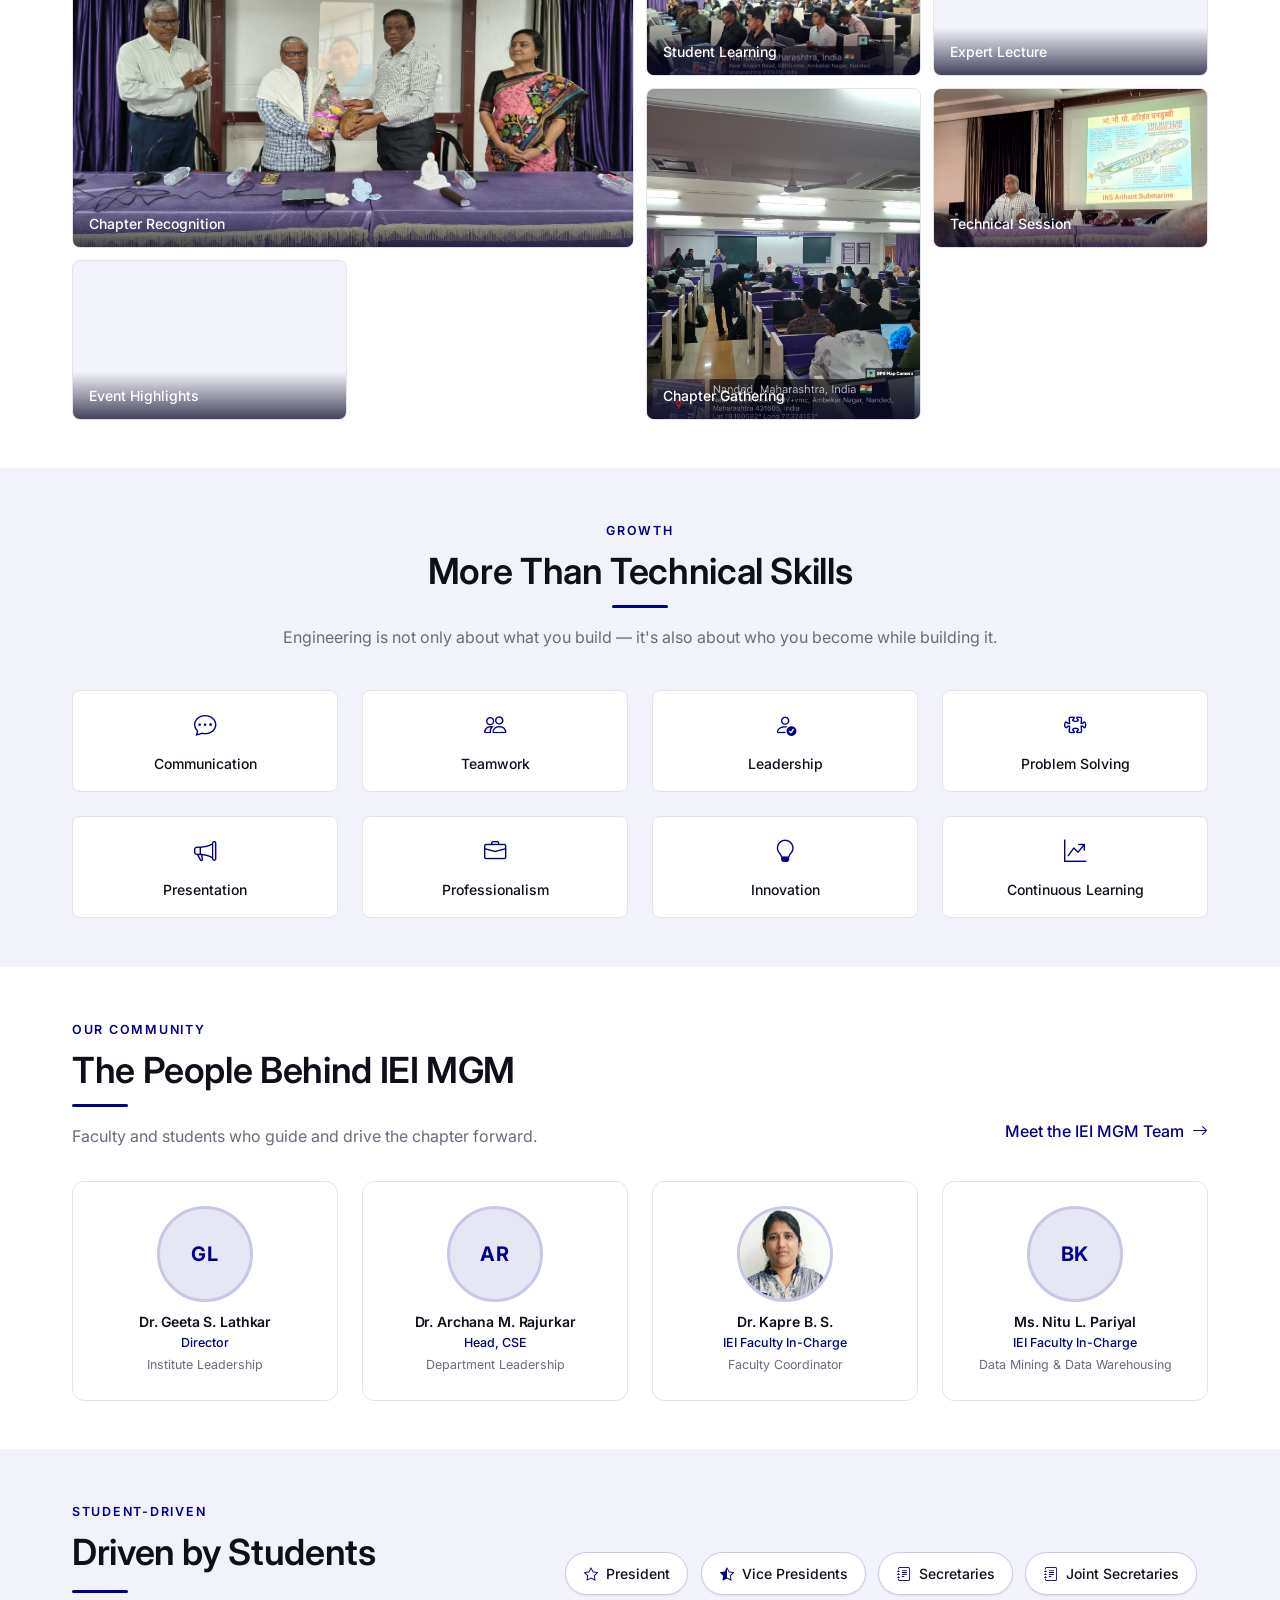
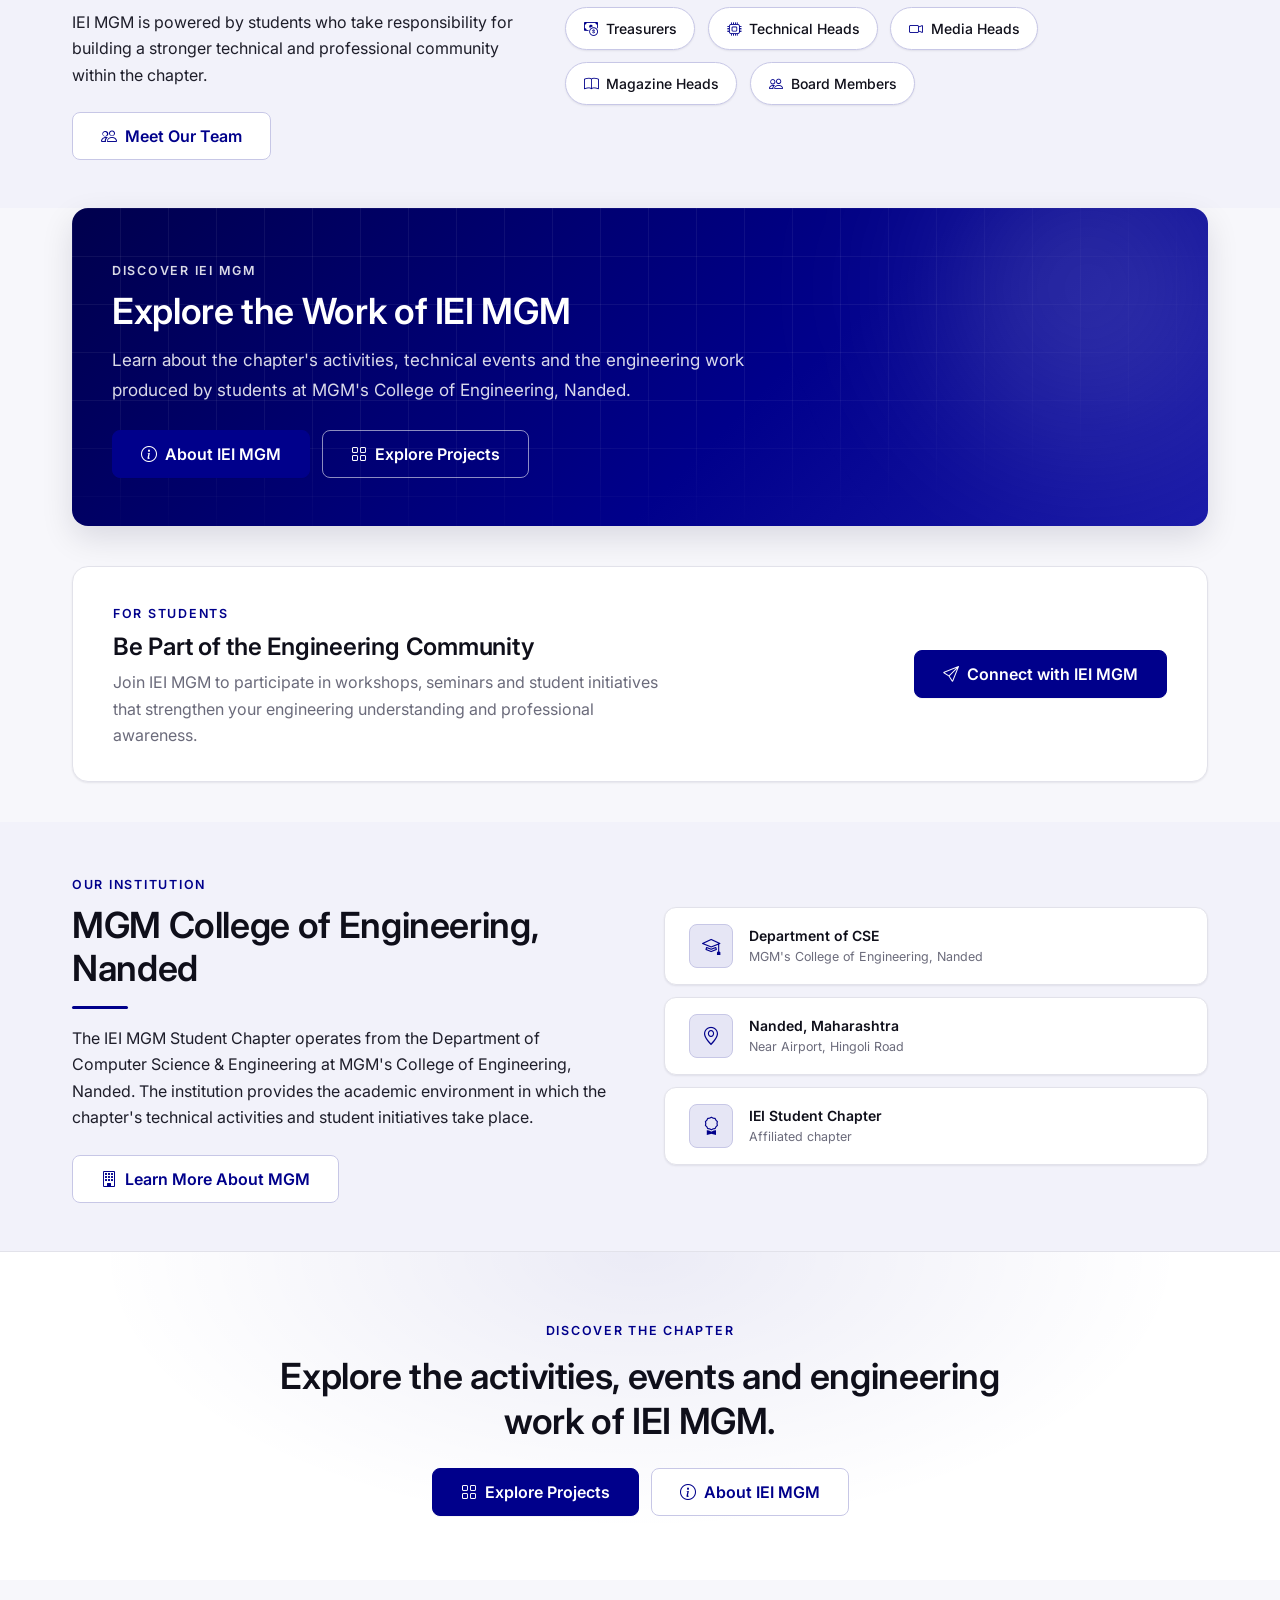
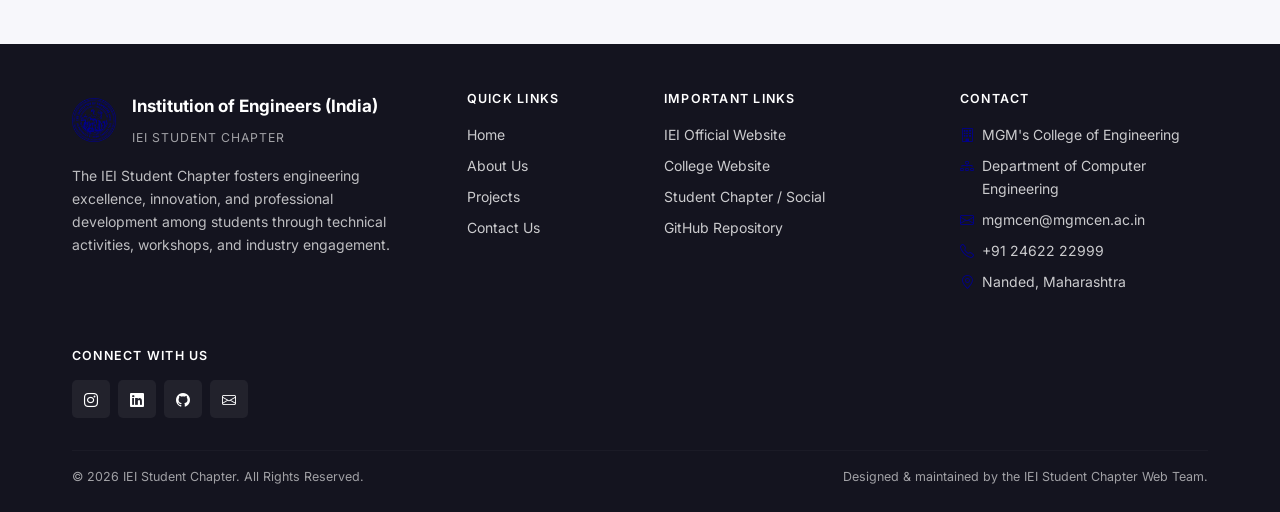
==== commit 35066f89: "added user/index calander" ====
--- a/index.html
+++ b/index.html
@@ -354,6 +354,140 @@
                         </div>
                     </div>
                 </div>
+            </div>
+        </section>
+
+        <!-- ============================================================
+             4b. EVENT CALENDAR 2026–27
+             ============================================================ -->
+        <section class="section home-calendar" aria-labelledby="home-calendar-title">
+            <div class="container-iei">
+
+                <div class="section-heading text-center reveal">
+                    <span class="eyebrow">IEI CSE Event Calendar</span>
+                    <h2 id="home-calendar-title">What's Coming Up in 2026&nbsp;–&nbsp;27</h2>
+                    <div class="divider"></div>
+                    <p>A year of technical learning, competitions and workshops planned under the IEI MGM Student Chapter.</p>
+                </div>
+
+                <ol class="event-calendar" aria-label="IEI CSE event calendar 2026 to 2027">
+                    <li class="event-calendar-row reveal">
+                        <span class="event-calendar-month event-calendar-month-sep">
+                            <span class="event-calendar-month-abbr">SEP</span>
+                            <span class="event-calendar-month-year">2026</span>
+                        </span>
+                        <span class="event-calendar-node" aria-hidden="true">
+                            <i class="bi bi-trophy-fill"></i>
+                        </span>
+                        <div class="event-calendar-body">
+                            <h3 class="event-calendar-title">Techstorm Quiz</h3>
+                        </div>
+                    </li>
+
+                    <li class="event-calendar-row reveal">
+                        <span class="event-calendar-month event-calendar-month-oct">
+                            <span class="event-calendar-month-abbr">OCT</span>
+                            <span class="event-calendar-month-year">2026</span>
+                        </span>
+                        <span class="event-calendar-node" aria-hidden="true">
+                            <i class="bi bi-atom"></i>
+                        </span>
+                        <div class="event-calendar-body">
+                            <h3 class="event-calendar-title">Expert Talk and Hands-on Workshop on Quantum Computing Technologies</h3>
+                        </div>
+                    </li>
+
+                    <li class="event-calendar-row reveal">
+                        <span class="event-calendar-month event-calendar-month-nov">
+                            <span class="event-calendar-month-abbr">NOV</span>
+                            <span class="event-calendar-month-year">2026</span>
+                        </span>
+                        <span class="event-calendar-node" aria-hidden="true">
+                            <i class="bi bi-people-fill"></i>
+                        </span>
+                        <div class="event-calendar-body">
+                            <h3 class="event-calendar-title">Battle Of Engineers</h3>
+                        </div>
+                    </li>
+
+                    <li class="event-calendar-row reveal">
+                        <span class="event-calendar-month event-calendar-month-dec">
+                            <span class="event-calendar-month-abbr">DEC</span>
+                            <span class="event-calendar-month-year">2026</span>
+                        </span>
+                        <span class="event-calendar-node" aria-hidden="true">
+                            <i class="bi bi-lightbulb-fill"></i>
+                        </span>
+                        <div class="event-calendar-body">
+                            <h3 class="event-calendar-title">Buildathon</h3>
+                        </div>
+                    </li>
+
+                    <li class="event-calendar-row reveal">
+                        <span class="event-calendar-month event-calendar-month-jan">
+                            <span class="event-calendar-month-abbr">JAN</span>
+                            <span class="event-calendar-month-year">2027</span>
+                        </span>
+                        <span class="event-calendar-node" aria-hidden="true">
+                            <i class="bi bi-gear-fill"></i>
+                        </span>
+                        <div class="event-calendar-body">
+                            <h3 class="event-calendar-title">Reverse Engineering Challenge</h3>
+                        </div>
+                    </li>
+
+                    <li class="event-calendar-row reveal">
+                        <span class="event-calendar-month event-calendar-month-feb">
+                            <span class="event-calendar-month-abbr">FEB</span>
+                            <span class="event-calendar-month-year">2027</span>
+                        </span>
+                        <span class="event-calendar-node" aria-hidden="true">
+                            <i class="bi bi-code-square"></i>
+                        </span>
+                        <div class="event-calendar-body">
+                            <h3 class="event-calendar-title">System Design Workshop and Competition</h3>
+                        </div>
+                    </li>
+
+                    <li class="event-calendar-row reveal">
+                        <span class="event-calendar-month event-calendar-month-mar">
+                            <span class="event-calendar-month-abbr">MAR</span>
+                            <span class="event-calendar-month-year">2027</span>
+                        </span>
+                        <span class="event-calendar-node" aria-hidden="true">
+                            <i class="bi bi-boxes"></i>
+                        </span>
+                        <div class="event-calendar-body">
+                            <h3 class="event-calendar-title">Build Your Own – Competition</h3>
+                        </div>
+                    </li>
+
+                    <li class="event-calendar-row reveal">
+                        <span class="event-calendar-month event-calendar-month-apr">
+                            <span class="event-calendar-month-abbr">APR</span>
+                            <span class="event-calendar-month-year">2027</span>
+                        </span>
+                        <span class="event-calendar-node" aria-hidden="true">
+                            <i class="bi bi-rocket-takeoff-fill"></i>
+                        </span>
+                        <div class="event-calendar-body">
+                            <h3 class="event-calendar-title">HackSpectra</h3>
+                        </div>
+                    </li>
+                </ol>
+
+                <p class="event-calendar-note text-muted-iei small text-center mt-4">
+                    <i class="bi bi-info-circle" aria-hidden="true"></i>
+                    Schedule is indicative and may be updated. Follow IEI MGM for final dates and registrations.
+                </p>
+
+                <div class="text-center mt-3">
+                    <a href="aboutUs.html" class="btn-iei-outline btn-iei-lg">
+                        <i class="bi bi-calendar2-event" aria-hidden="true"></i>
+                        Explore All Events &amp; Activities
+                    </a>
+                </div>
+
             </div>
         </section>
 
--- a/assets/css/style.css
+++ b/assets/css/style.css
@@ -3640,4 +3640,205 @@
     .home-forstud-inner { padding: var(--space-5); }
     .home-forstud-action,
     .home-forstud-action .btn-iei { width: 100%; justify-content: center; }
+}
+
+/* ------------------------------------------------------------
+   59. HOME — EVENT CALENDAR 2026–27
+        Vertical timeline: month pill (left), node (center),
+        event card (right).
+   ------------------------------------------------------------ */
+.home-calendar { background: var(--white); }
+
+.event-calendar {
+    list-style: none;
+    padding: 0;
+    margin: 0 auto;
+    max-width: 960px;
+    position: relative;
+    display: flex;
+    flex-direction: column;
+    gap: var(--space-3);
+}
+
+.event-calendar::before {
+    content: "";
+    position: absolute;
+    top: 8px;
+    bottom: 8px;
+    left: 172px;
+    width: 2px;
+    background: repeating-linear-gradient(
+        to bottom,
+        var(--primary-border) 0 6px,
+        transparent 6px 12px
+    );
+    opacity: 0.85;
+    z-index: 0;
+}
+
+.event-calendar-row {
+    position: relative;
+    display: grid;
+    grid-template-columns: 140px 24px minmax(0, 1fr);
+    align-items: center;
+    column-gap: 20px;
+    min-height: 66px;
+    z-index: 1;
+}
+
+.event-calendar-month {
+    display: flex;
+    flex-direction: column;
+    align-items: flex-start;
+    justify-content: center;
+    padding: 0.7rem 1rem;
+    border-radius: var(--radius-md);
+    color: var(--white);
+    font-family: var(--font-family-heading);
+    line-height: 1;
+    box-shadow: var(--shadow-sm);
+    min-height: 52px;
+}
+.event-calendar-month-abbr {
+    font-size: var(--fs-md);
+    font-weight: var(--fw-bold);
+    letter-spacing: 0.06em;
+}
+.event-calendar-month-year {
+    font-size: var(--fs-xs);
+    font-weight: var(--fw-medium);
+    opacity: 0.9;
+    letter-spacing: 0.04em;
+    margin-top: 2px;
+}
+
+.event-calendar-month-sep { background: linear-gradient(135deg, #2563EB 0%, #3B82F6 100%); }
+.event-calendar-month-oct { background: linear-gradient(135deg, #7C3AED 0%, #9333EA 100%); }
+.event-calendar-month-nov { background: linear-gradient(135deg, #F59E0B 0%, #FBBF24 100%); }
+.event-calendar-month-dec { background: linear-gradient(135deg, #059669 0%, #10B981 100%); }
+.event-calendar-month-jan { background: linear-gradient(135deg, #DC2626 0%, #EF4444 100%); }
+.event-calendar-month-feb { background: linear-gradient(135deg, #1D4ED8 0%, #2563EB 100%); }
+.event-calendar-month-mar { background: linear-gradient(135deg, #7C3AED 0%, #A855F7 100%); }
+.event-calendar-month-apr { background: linear-gradient(135deg, #F97316 0%, #FB923C 100%); }
+
+.event-calendar-node {
+    width: 24px;
+    height: 24px;
+    border-radius: 50%;
+    background: var(--white);
+    border: 2px solid var(--primary-border);
+    color: var(--primary-color);
+    display: inline-flex;
+    align-items: center;
+    justify-content: center;
+    font-size: 0.72rem;
+    position: relative;
+    z-index: 2;
+    flex-shrink: 0;
+}
+.event-calendar-node i { line-height: 1; }
+
+.event-calendar-body {
+    background: linear-gradient(90deg, var(--primary-tint) 0%, rgba(230, 230, 245, 0.35) 100%);
+    border: 1px solid var(--primary-border);
+    border-radius: var(--radius-lg);
+    padding: var(--space-4) var(--space-5);
+    display: flex;
+    align-items: center;
+    min-height: 66px;
+    position: relative;
+    transition: border-color var(--transition-base), box-shadow var(--transition-base), transform var(--transition-base);
+}
+.event-calendar-body:hover {
+    border-color: var(--primary-color);
+    box-shadow: var(--shadow-md);
+    transform: translateX(4px);
+}
+
+.event-calendar-title {
+    font-size: var(--fs-md);
+    font-weight: var(--fw-semibold);
+    color: var(--primary-dark);
+    line-height: 1.35;
+    margin: 0;
+    padding-left: var(--space-4);
+    position: relative;
+}
+.event-calendar-title::before {
+    content: "";
+    position: absolute;
+    left: 0;
+    top: 2px;
+    bottom: 2px;
+    width: 3px;
+    border-radius: 2px;
+    background: var(--primary-color);
+    opacity: 0.55;
+}
+
+.event-calendar-note {
+    display: inline-flex;
+    align-items: center;
+    gap: var(--space-2);
+    justify-content: center;
+}
+
+@media (max-width: 767.98px) {
+    .event-calendar::before { left: 11px; }
+    .home-calendar .btn-iei-outline {
+        max-width: 100%;
+        white-space: normal;
+        text-align: center;
+        justify-content: center;
+    }
+    .event-calendar-row {
+        grid-template-columns: 24px minmax(0, 1fr);
+        column-gap: var(--space-3);
+        align-items: stretch;
+        min-height: 0;
+    }
+    .event-calendar-month {
+        grid-column: 1 / -1;
+        grid-row: 1;
+        min-height: 0;
+        padding: 0.45rem 0.75rem;
+        margin-left: calc(24px + var(--space-3));
+        margin-bottom: var(--space-2);
+        flex-direction: row;
+        align-items: baseline;
+        gap: 0.4rem;
+        border-radius: var(--radius-sm);
+        width: max-content;
+    }
+    .event-calendar-month-abbr { font-size: var(--fs-sm); }
+    .event-calendar-month-year { font-size: 0.7rem; margin-top: 0; }
+
+    .event-calendar-node {
+        grid-column: 1;
+        grid-row: 2;
+        align-self: flex-start;
+        margin-top: 6px;
+    }
+    .event-calendar-body {
+        grid-column: 2;
+        grid-row: 2;
+        padding: var(--space-3) var(--space-4);
+        min-height: 0;
+    }
+    .event-calendar-title {
+        font-size: var(--fs-sm);
+        padding-left: var(--space-3);
+    }
+}
+
+@media (max-width: 575.98px) {
+    .event-calendar-title {
+        font-size: 0.82rem;
+        line-height: 1.4;
+    }
+    .event-calendar-body { padding: var(--space-3); }
+}
+
+@media (prefers-reduced-motion: reduce) {
+    .event-calendar-body:hover { transform: none; }
 }
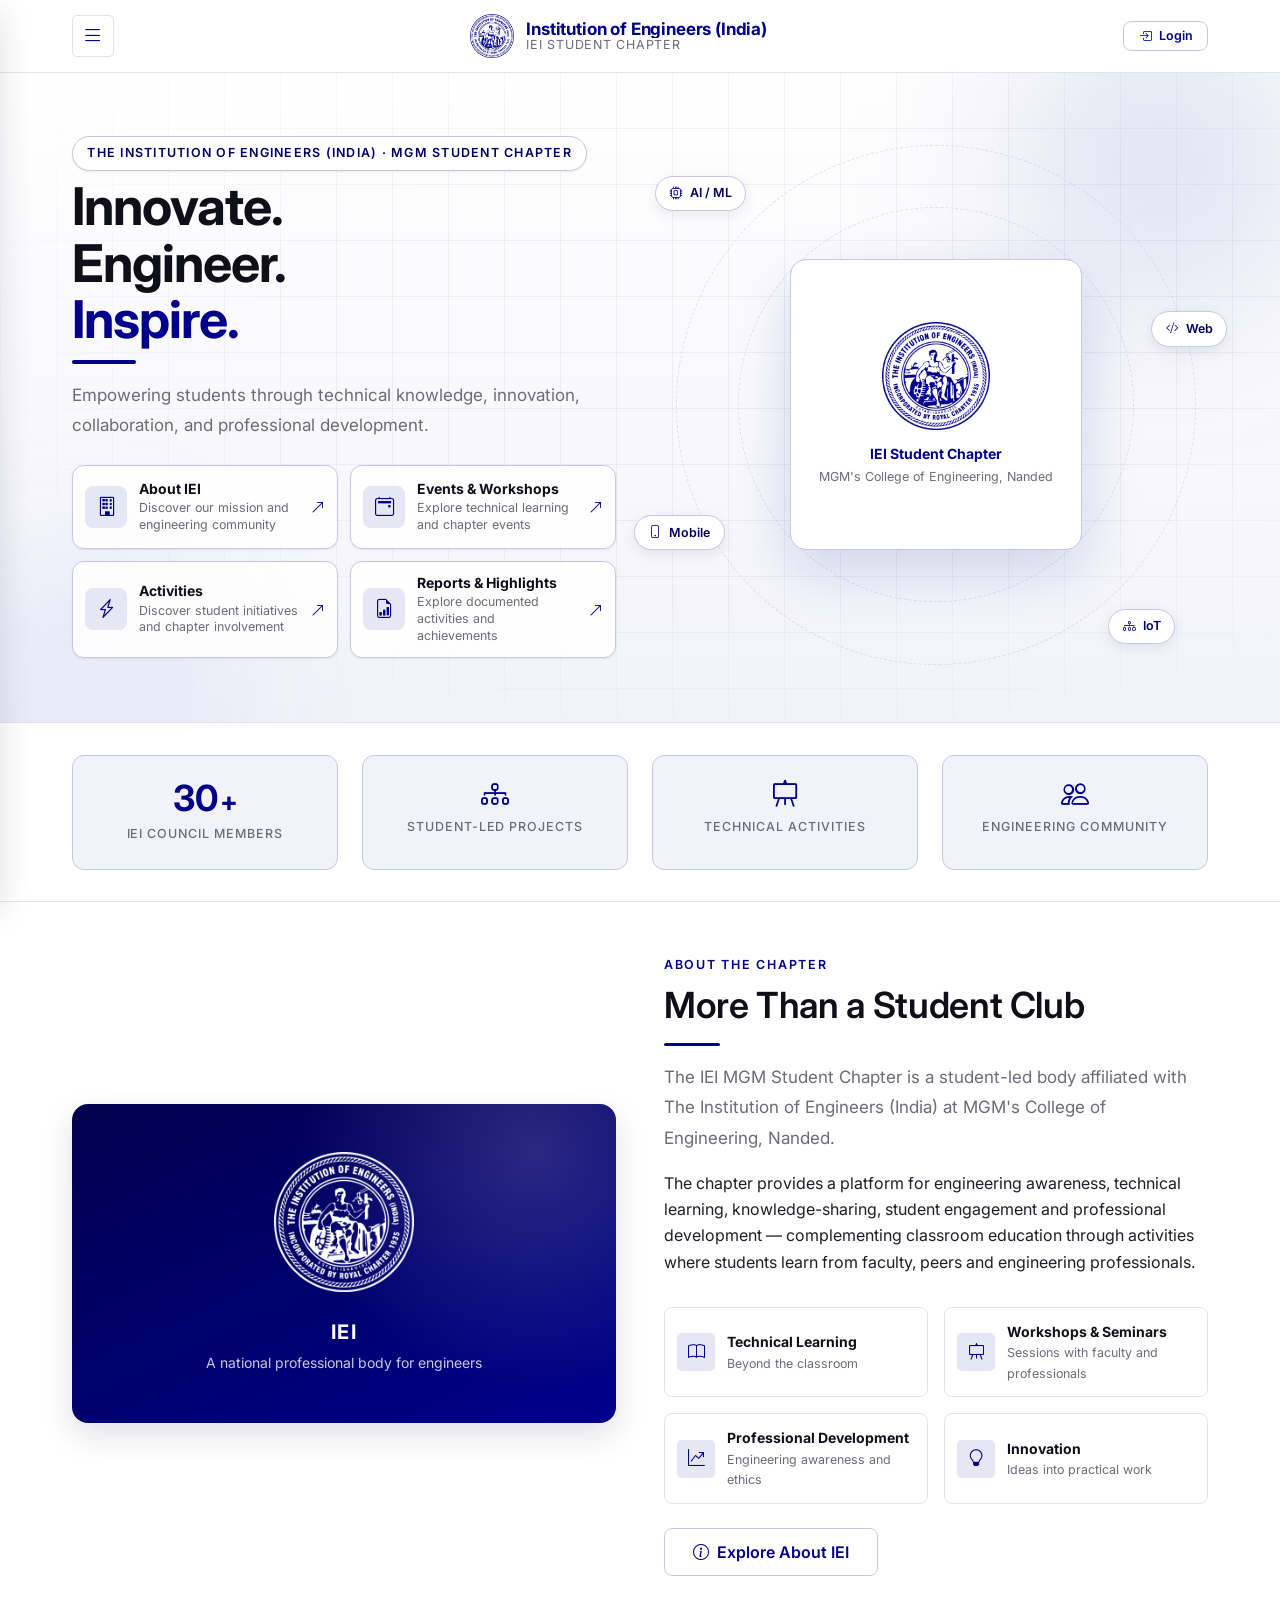
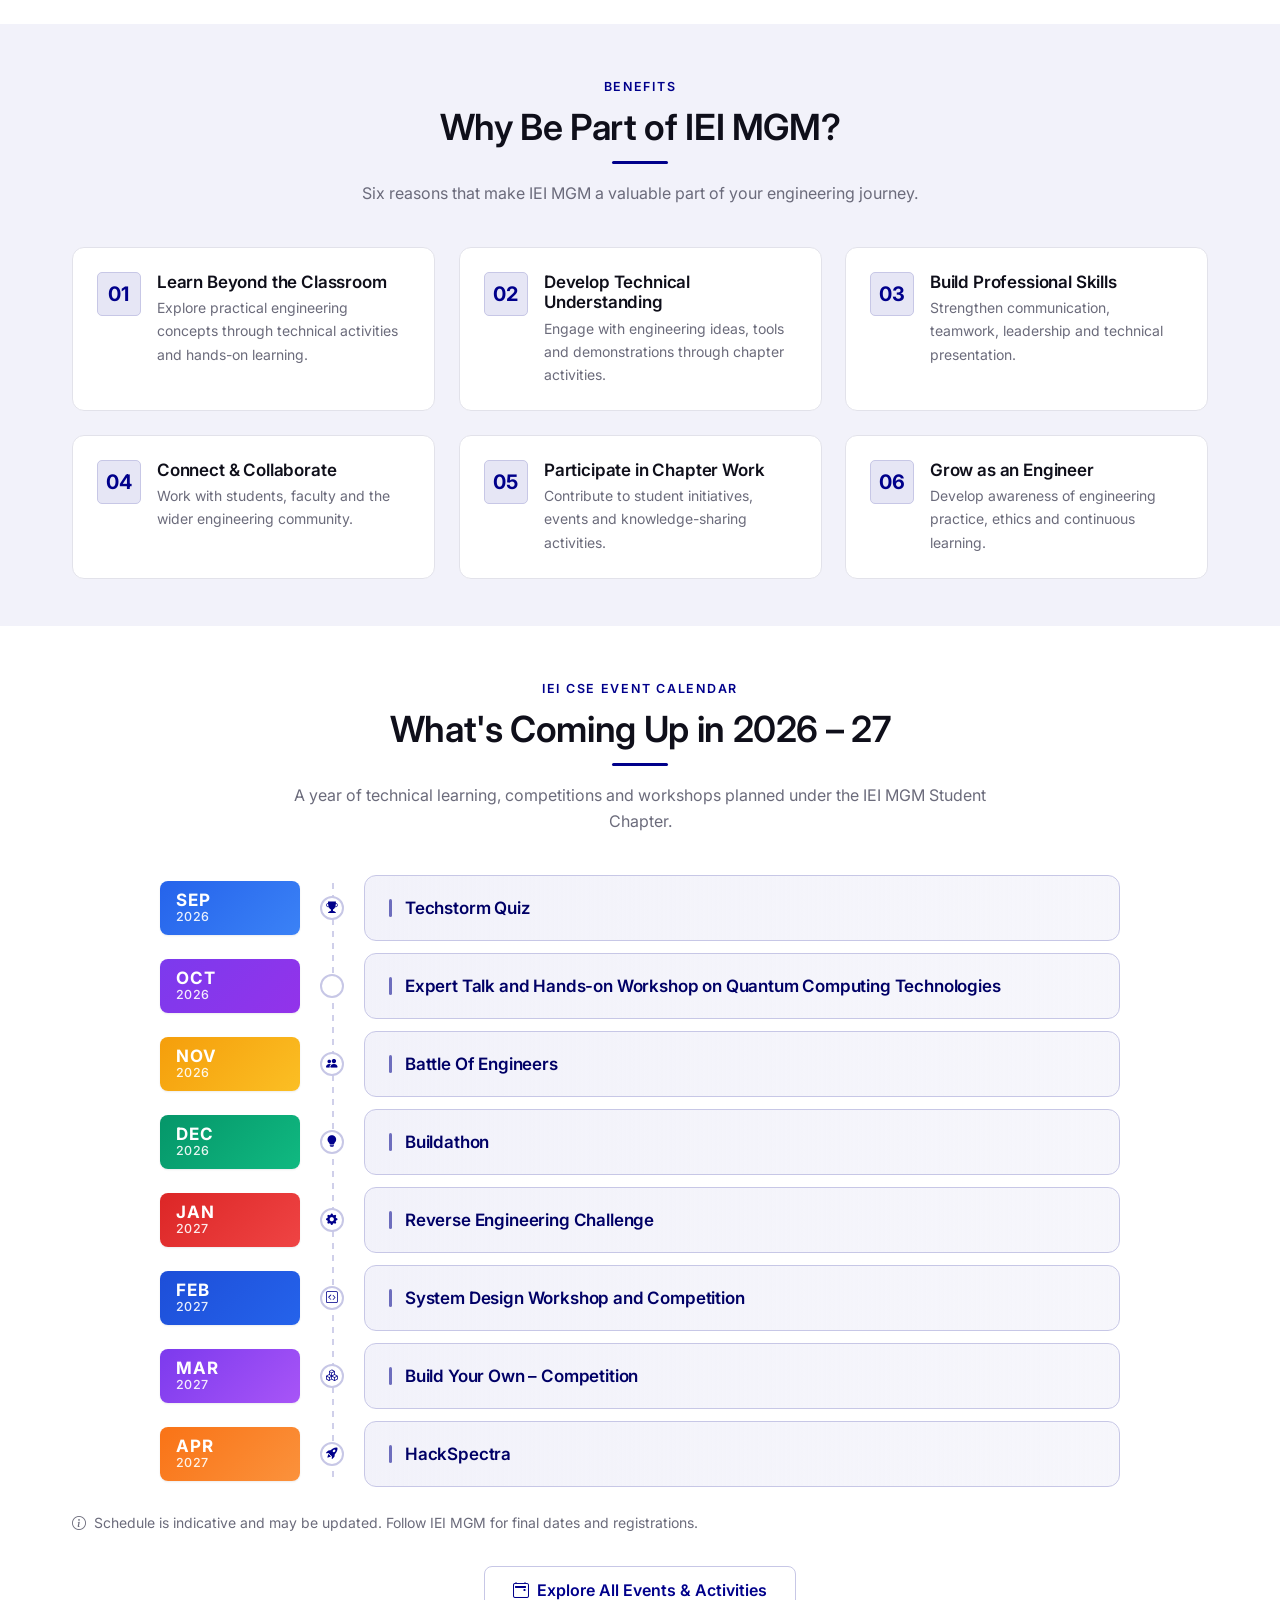
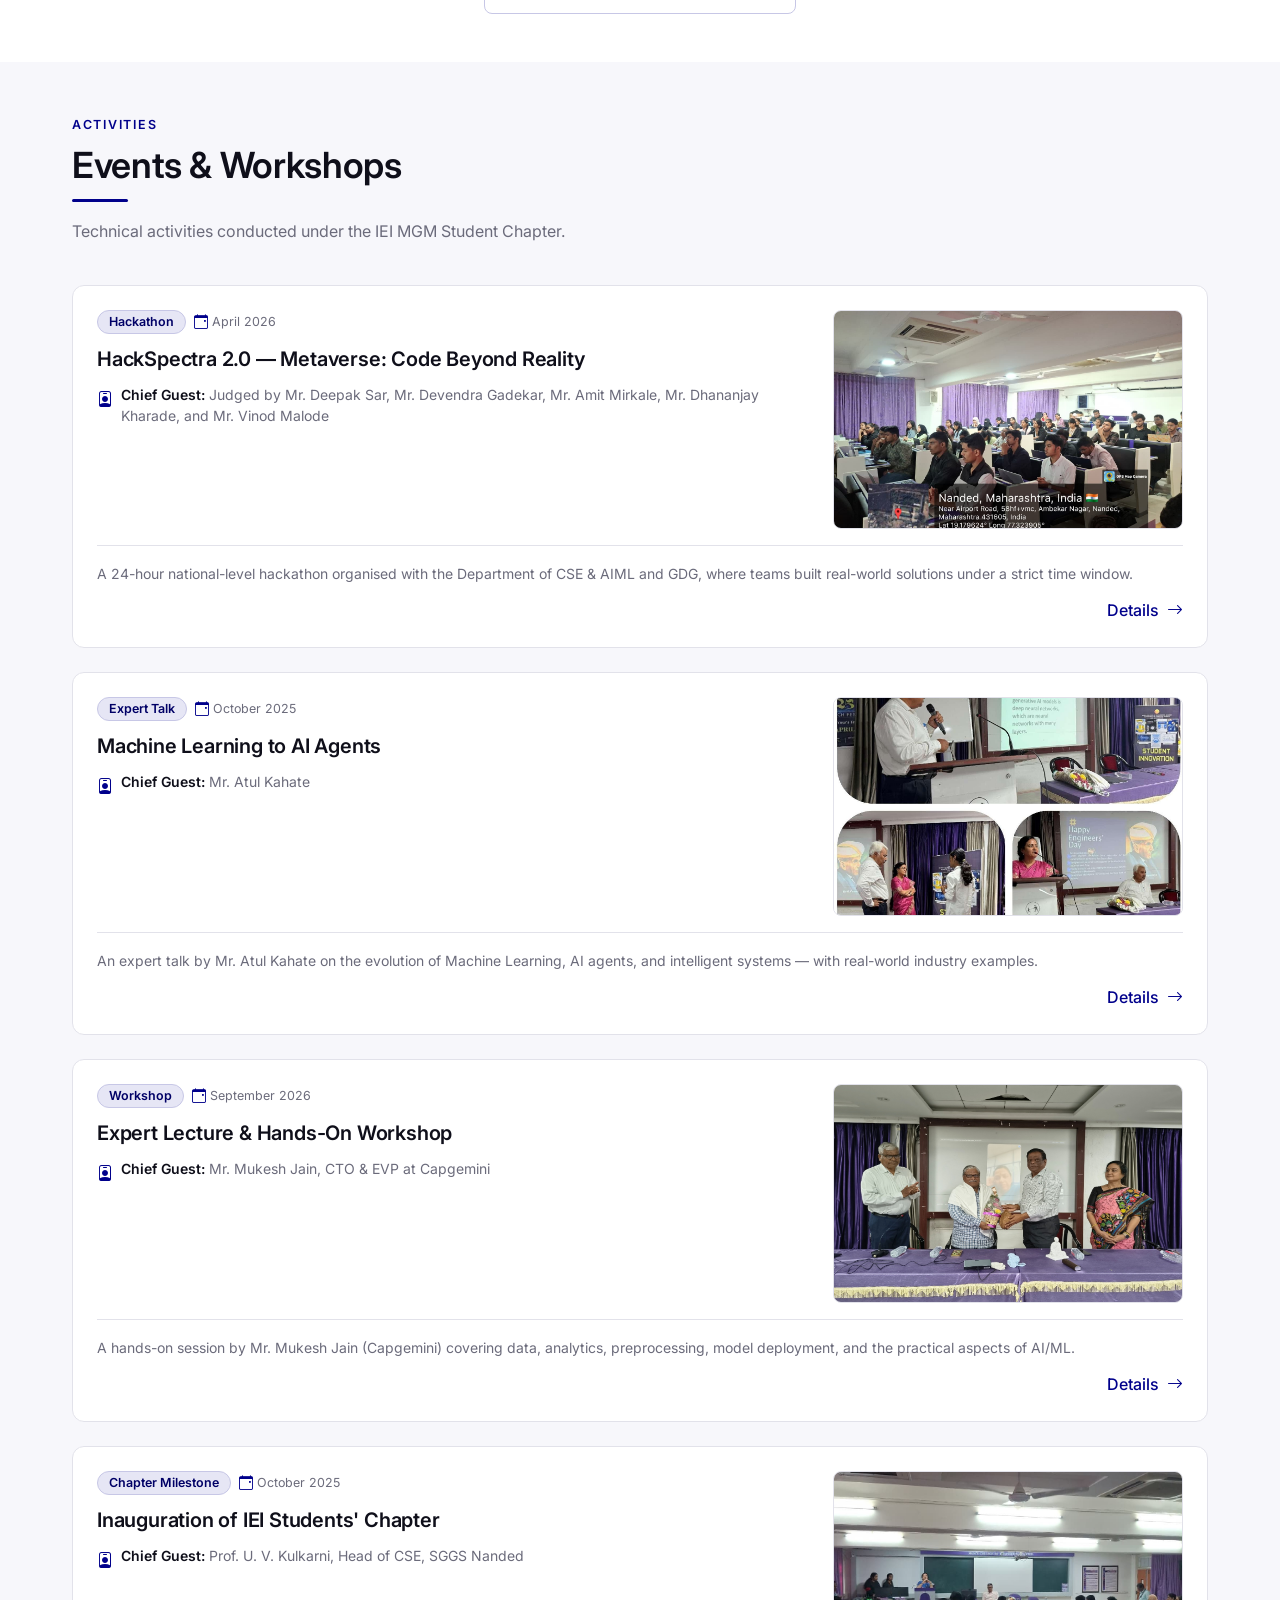
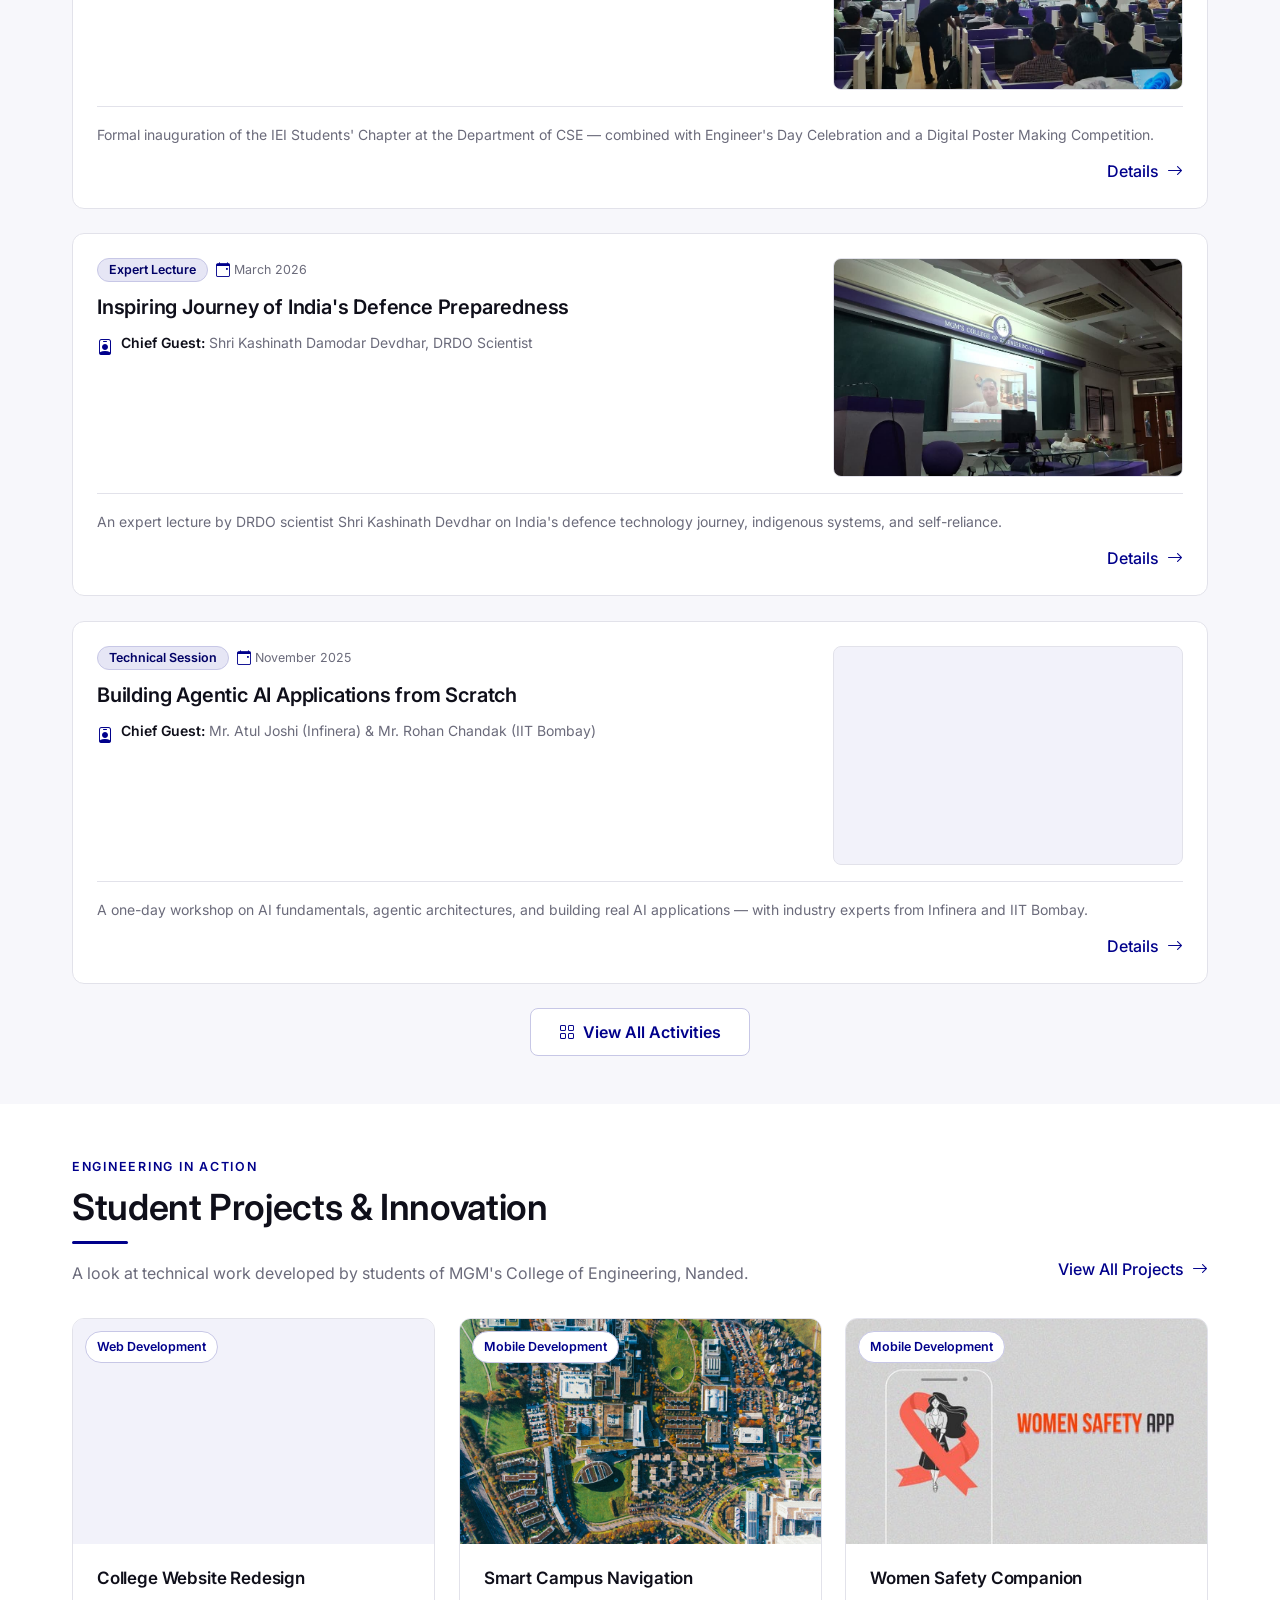
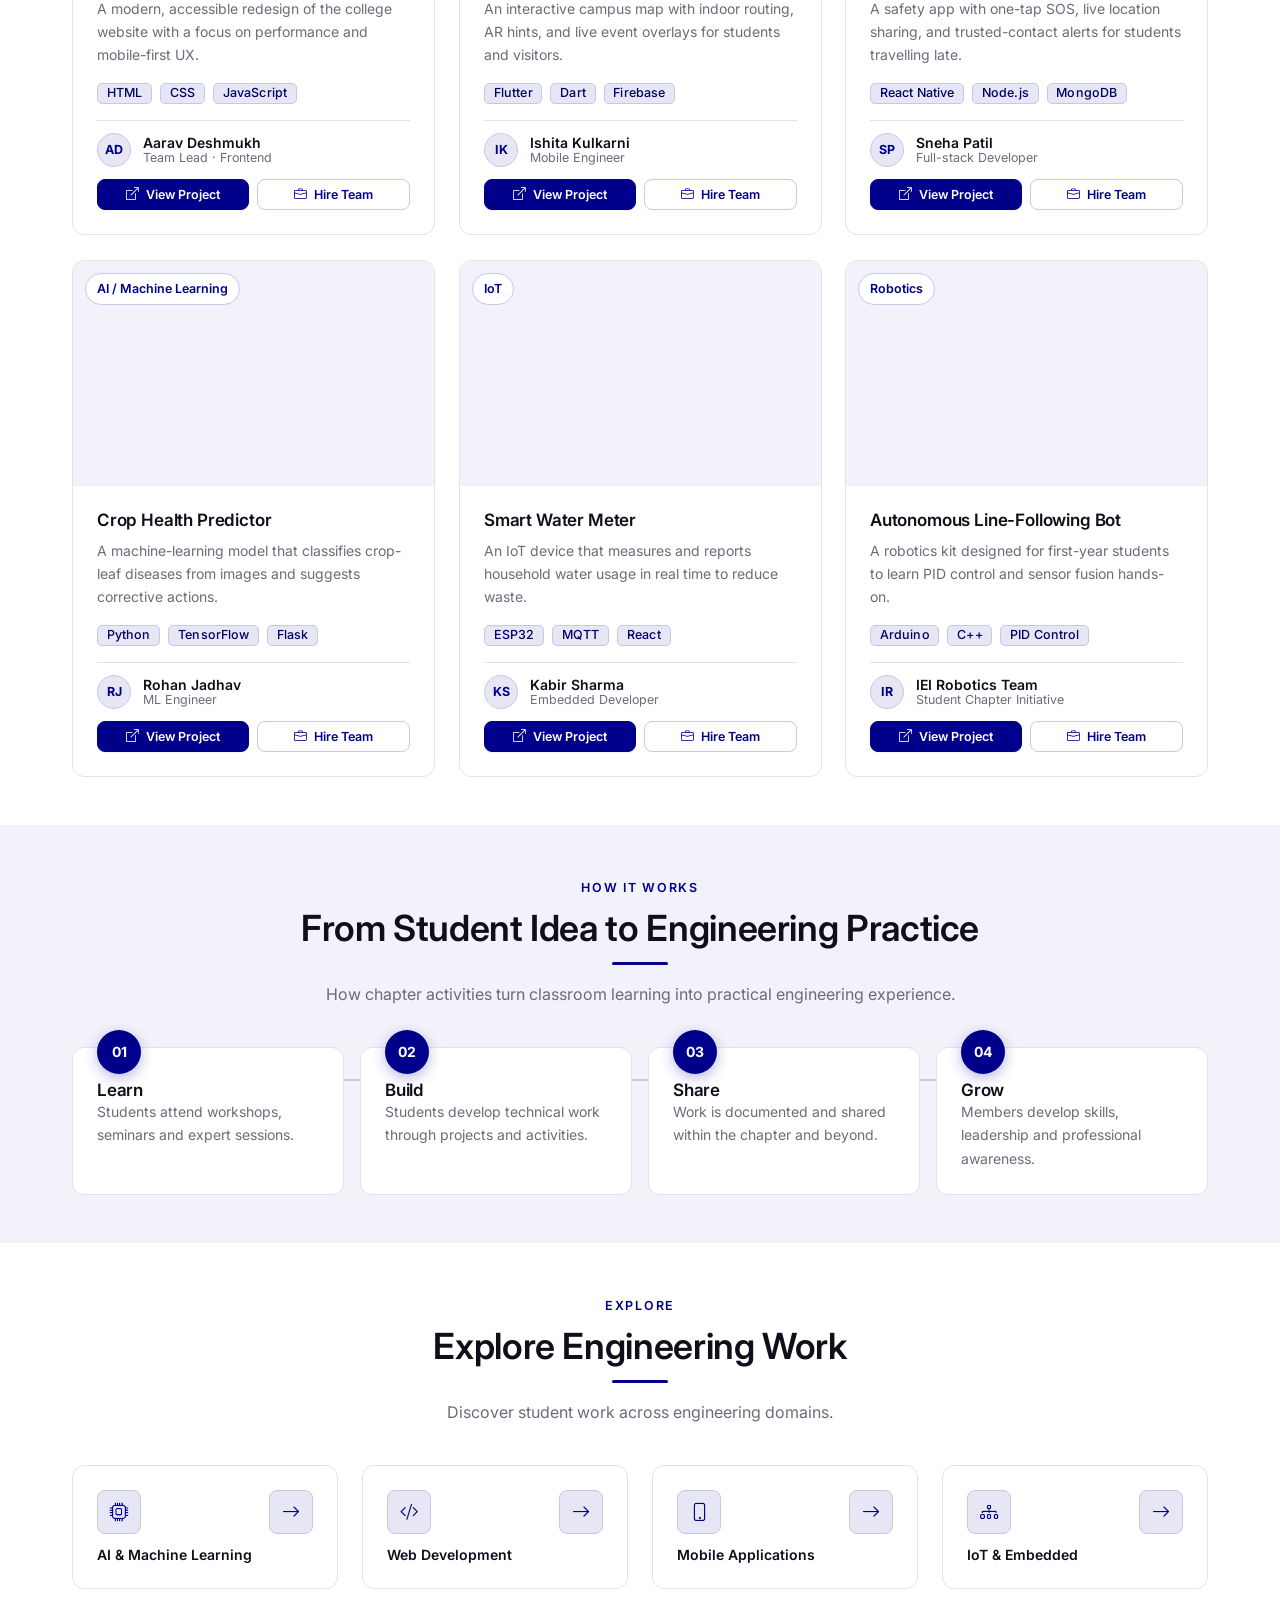
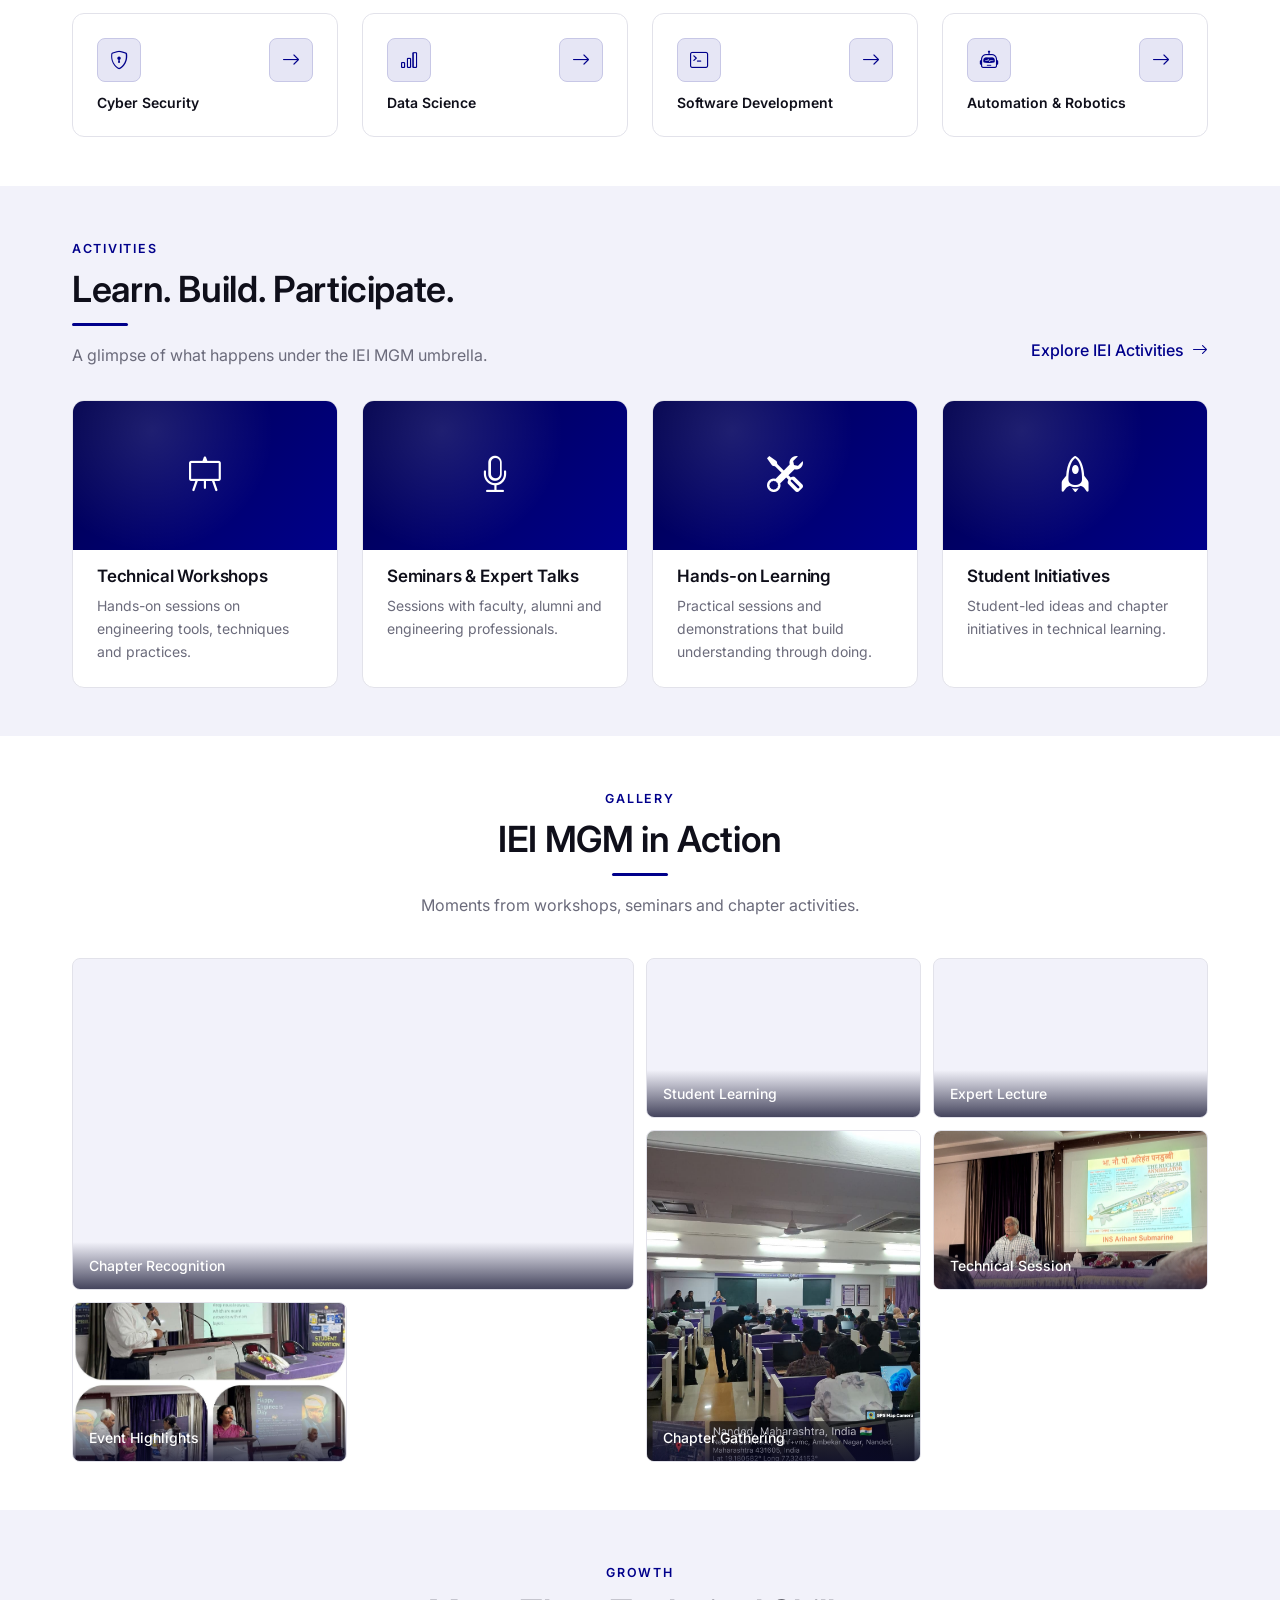
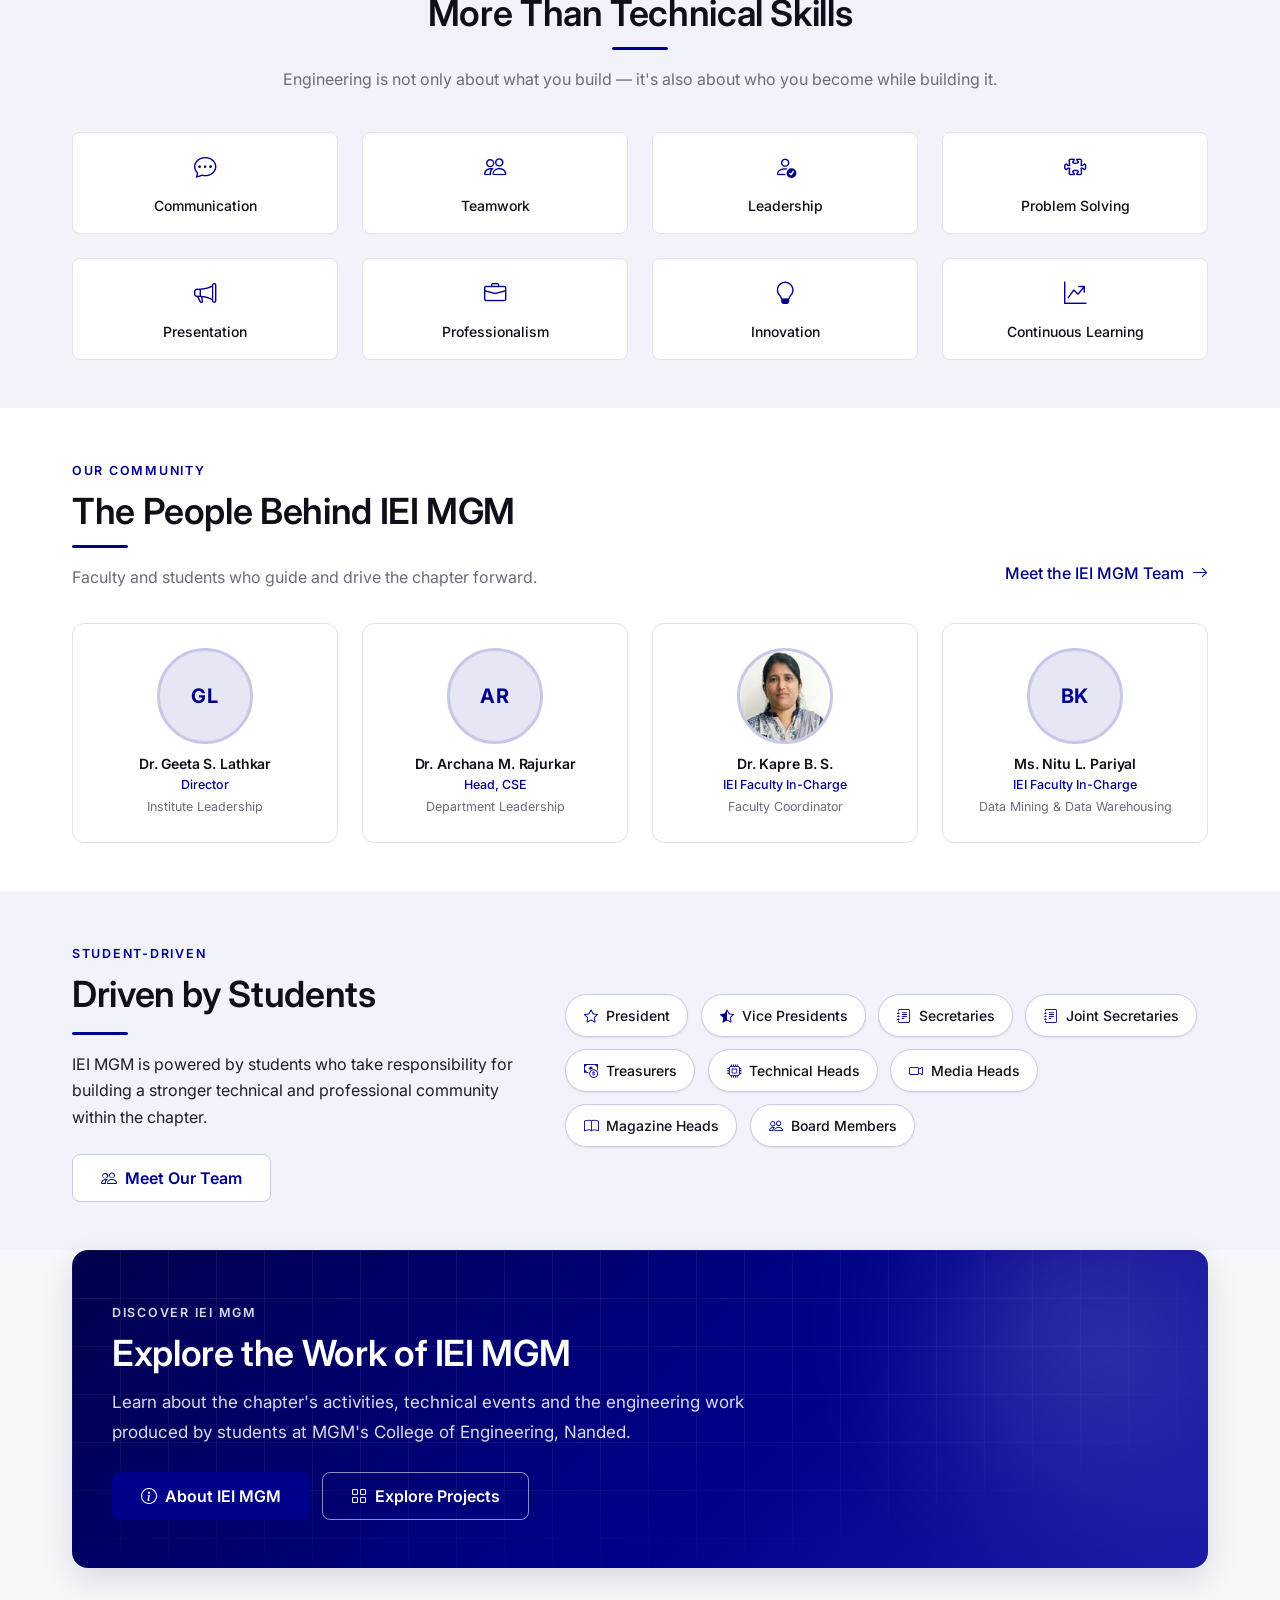
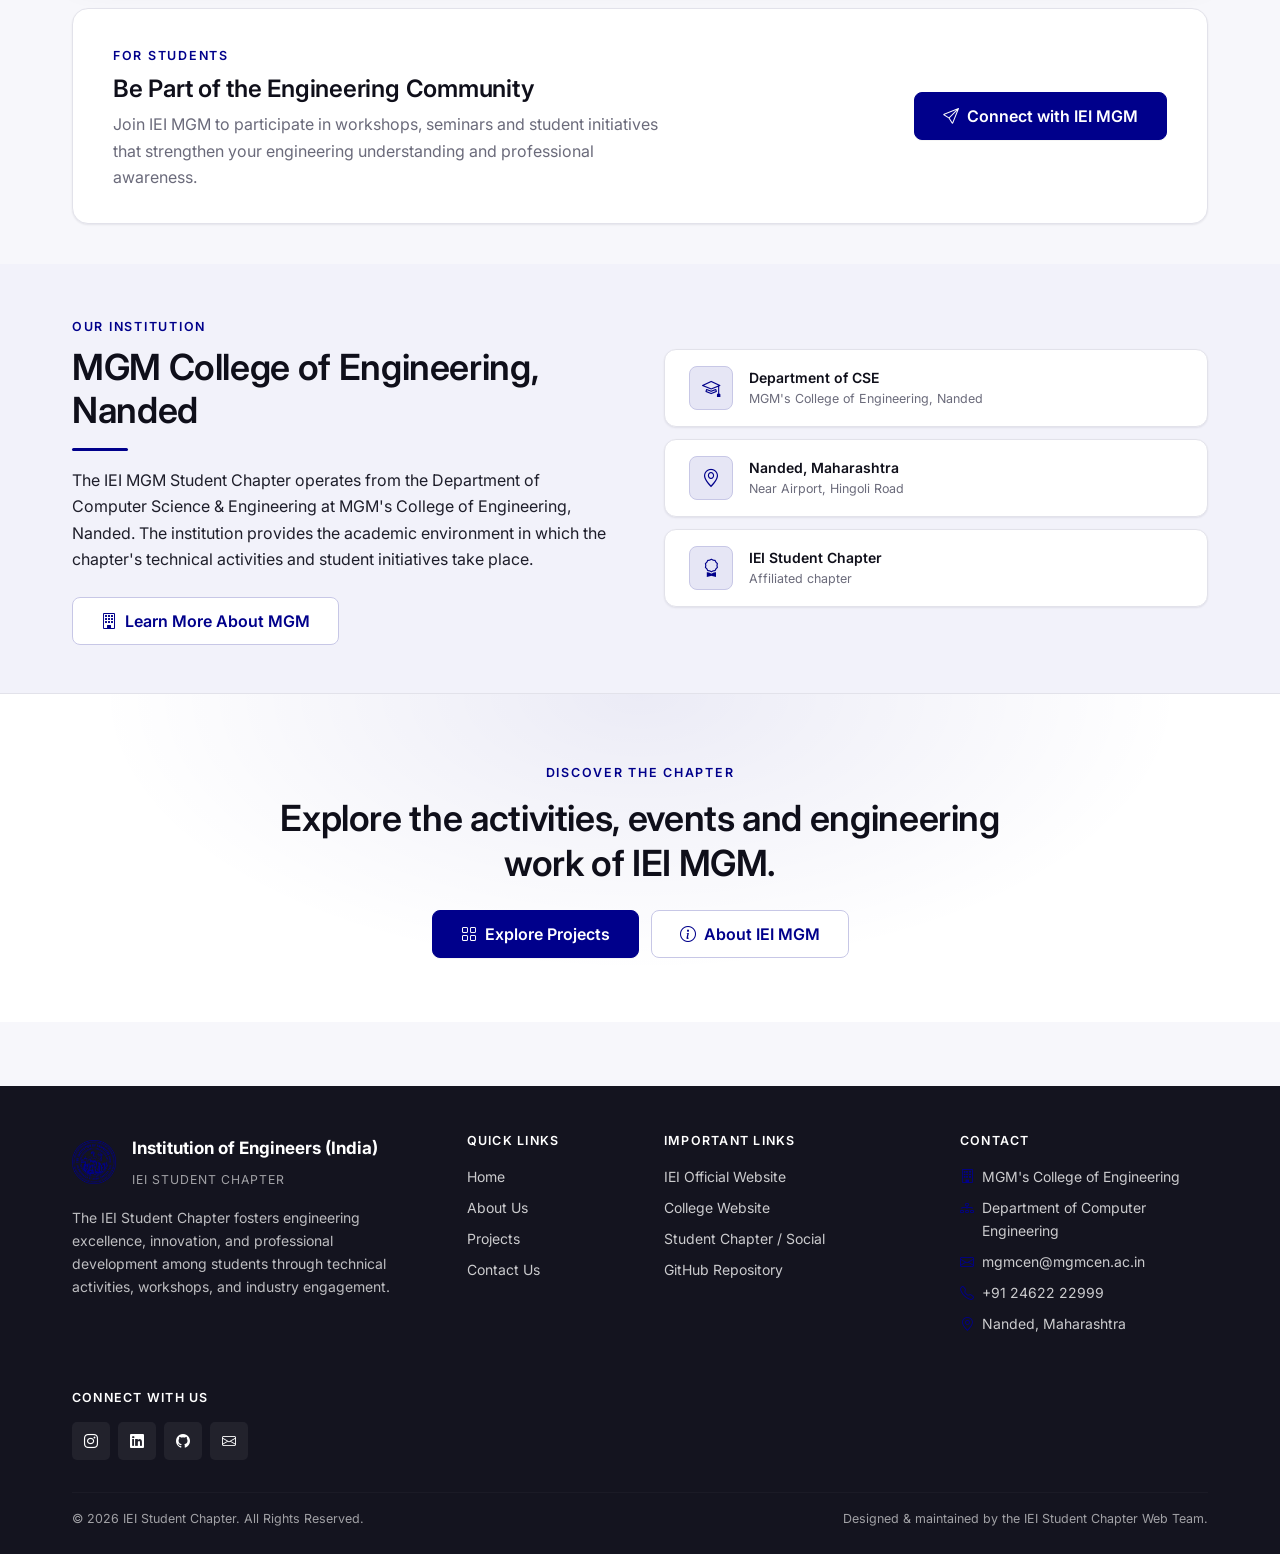
==== commit e92e68a0: "add user/index events & workshops" ====
--- a/index.html
+++ b/index.html
@@ -488,6 +488,35 @@
                     </a>
                 </div>
 
+            </div>
+        </section>
+
+        <!-- ============================================================
+             SECTION 4c — EVENTS & WORKSHOPS
+             ============================================================ -->
+        <section id="about-events" class="section about-events">
+            <div class="container-iei">
+                <div class="section-heading reveal">
+                    <span class="eyebrow">Activities</span>
+                    <h2>Events &amp; Workshops</h2>
+                    <div class="divider"></div>
+                    <p>Technical activities conducted under the IEI MGM Student Chapter.</p>
+                </div>
+
+                <div id="aboutEventsGrid" class="row g-4" aria-live="polite"></div>
+
+                <!-- Placeholder note when data is empty -->
+                <p class="about-events-note text-muted-iei small mt-3 d-none" id="aboutEventsEmpty">
+                    <i class="bi bi-info-circle" aria-hidden="true"></i>
+                    More events will be added as they are conducted and documented.
+                </p>
+
+                <div class="text-center mt-4">
+                    <a href="projects.html" class="btn-iei-outline btn-iei-lg">
+                        <i class="bi bi-grid" aria-hidden="true"></i>
+                        View All Activities
+                    </a>
+                </div>
             </div>
         </section>
 
--- a/assets/css/style.css
+++ b/assets/css/style.css
@@ -2468,7 +2468,7 @@
 
 .about-event-top {
     display: grid;
-    grid-template-columns: minmax(0, 1fr) 220px;
+    grid-template-columns: minmax(0, 1fr) 350px;
     gap: var(--space-5);
     align-items: start;
 }
@@ -2580,7 +2580,7 @@
 
 @media (max-width: 991.98px) {
     .about-event-top {
-        grid-template-columns: minmax(0, 1fr) 180px;
+        grid-template-columns: minmax(0, 1fr) 240px;
         gap: var(--space-4);
     }
 }
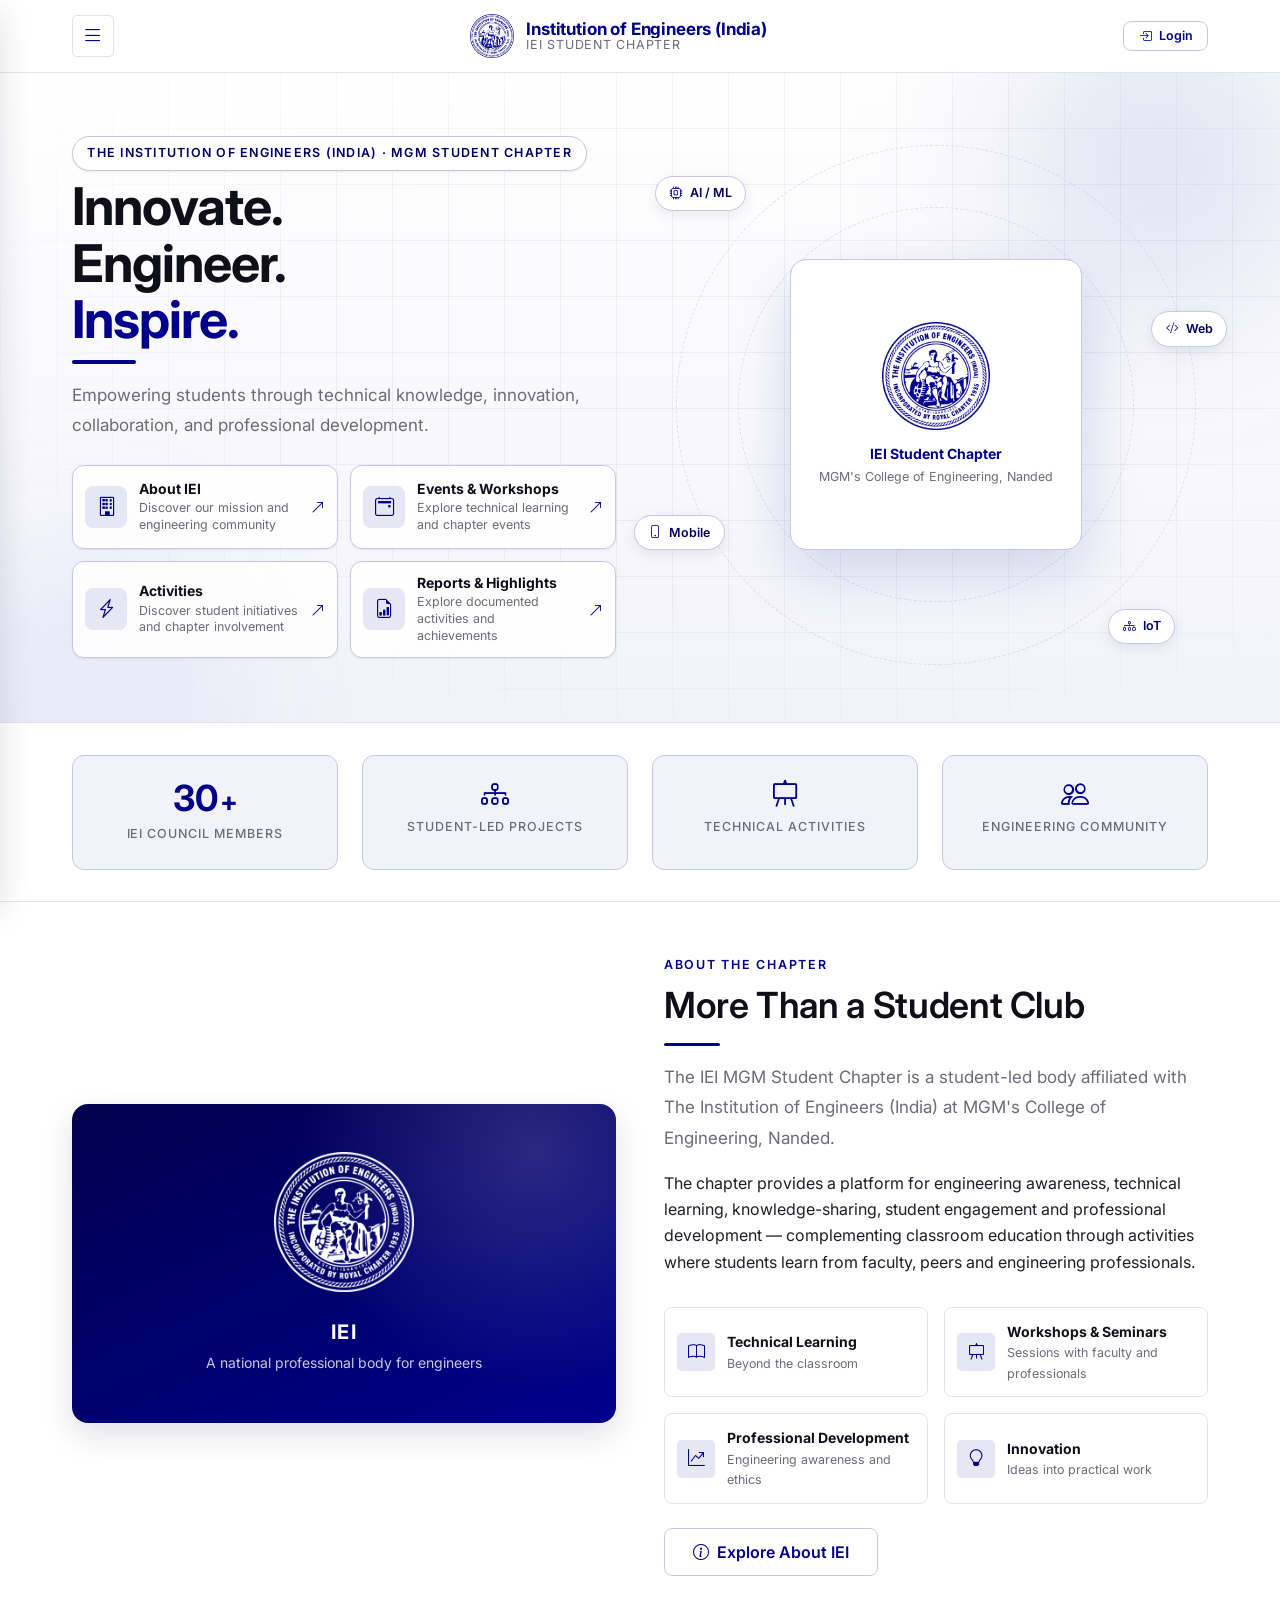
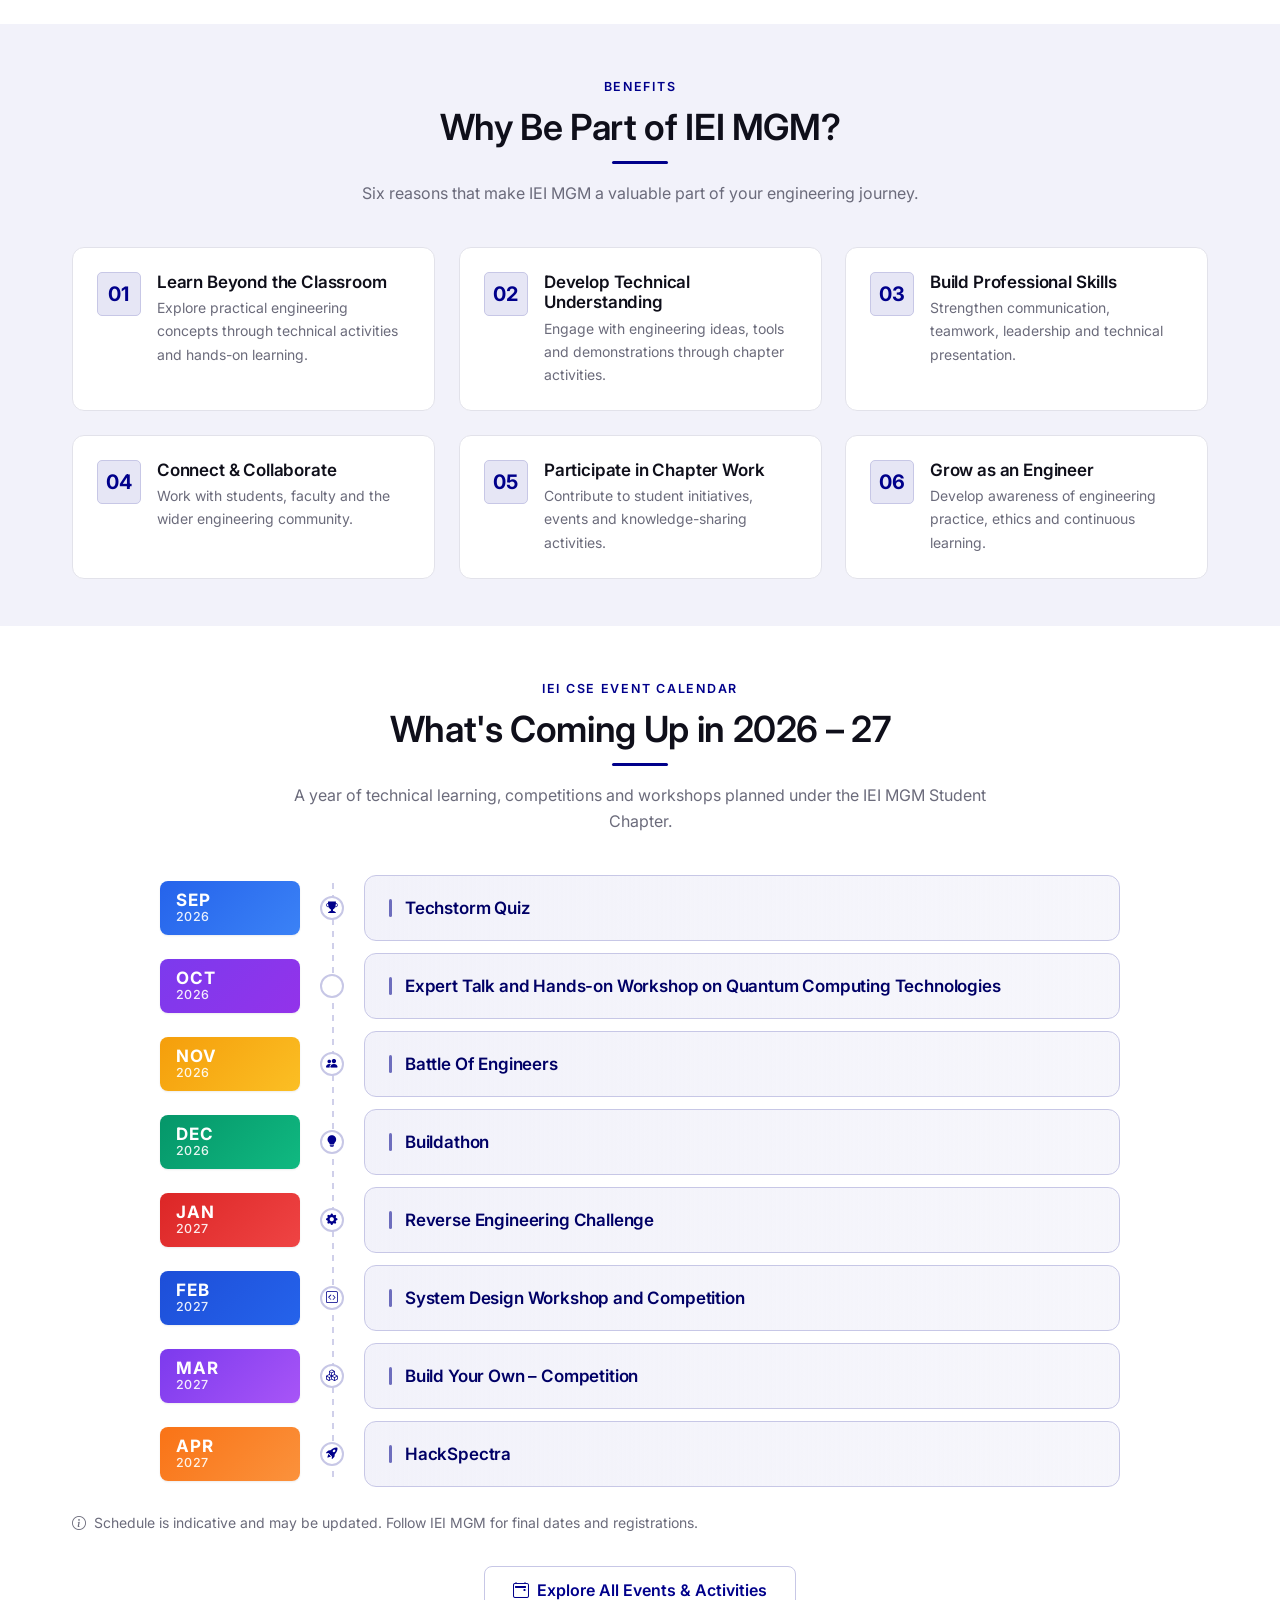
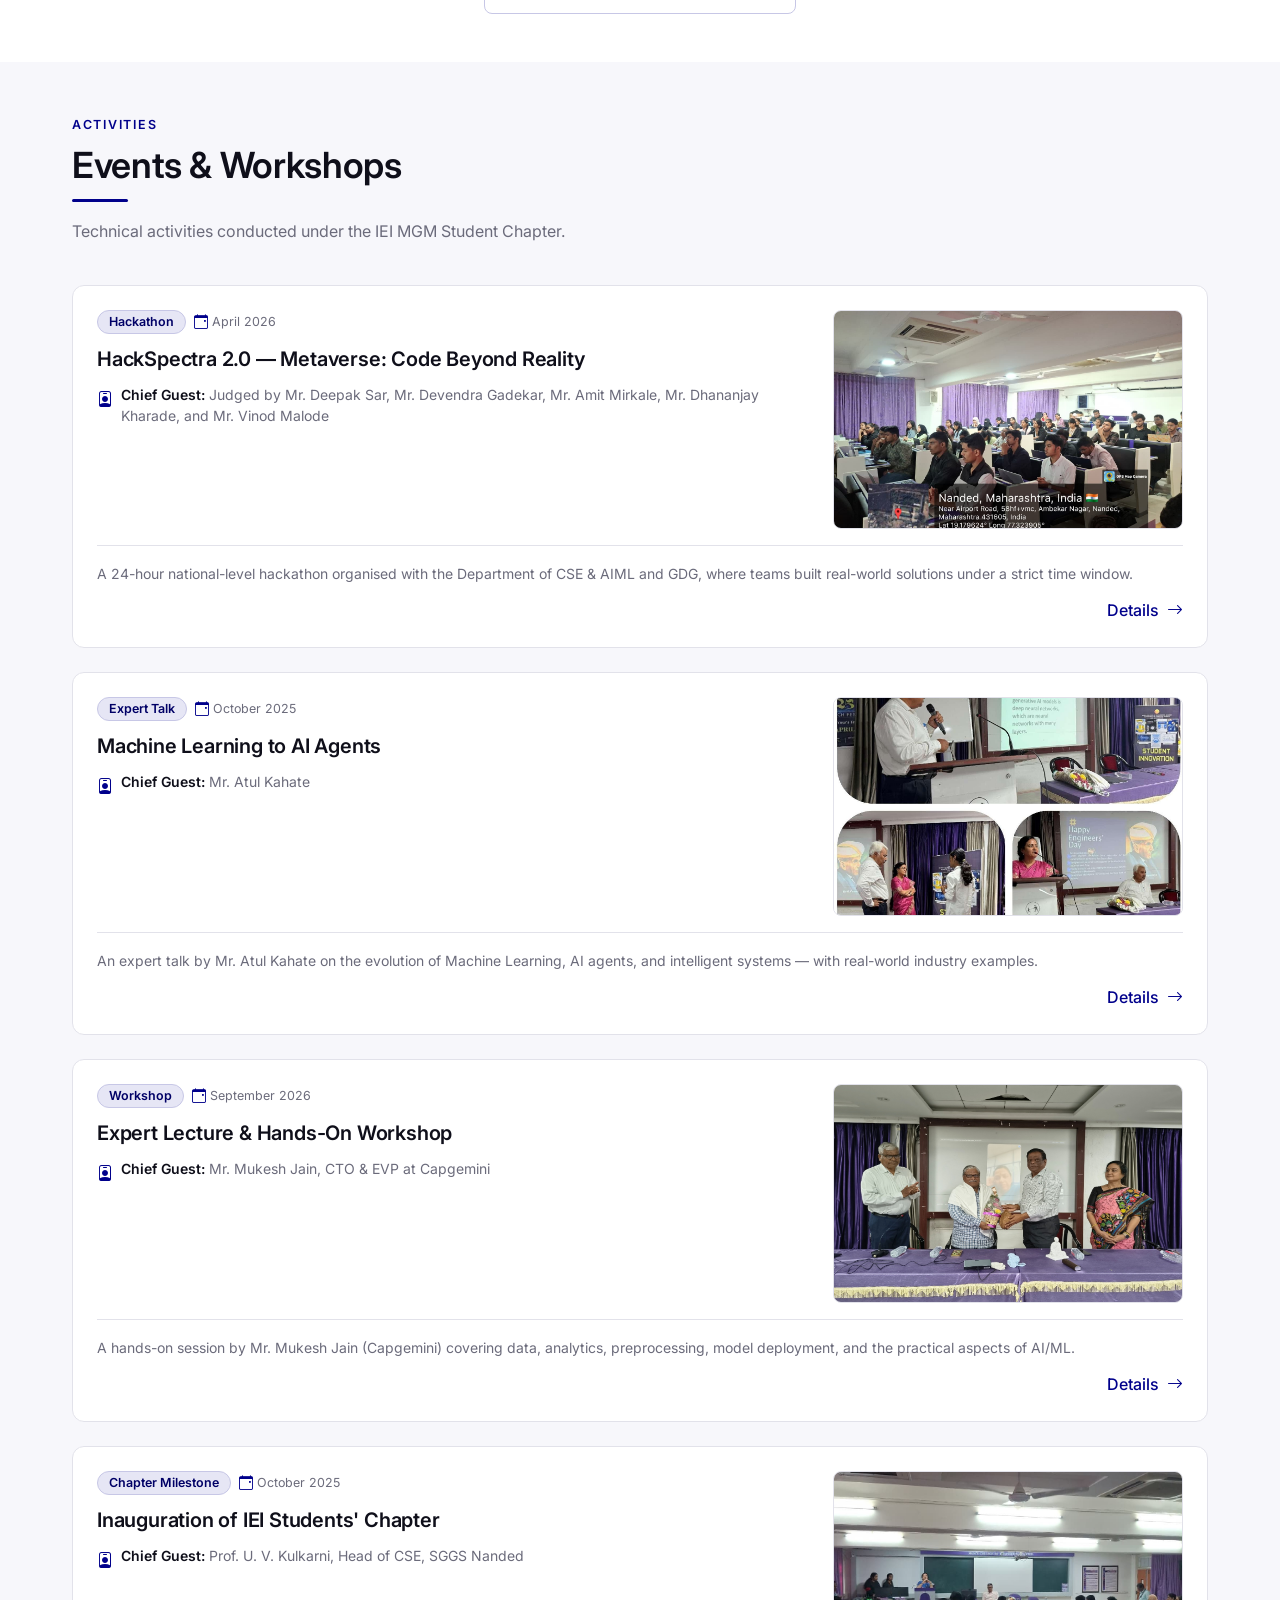
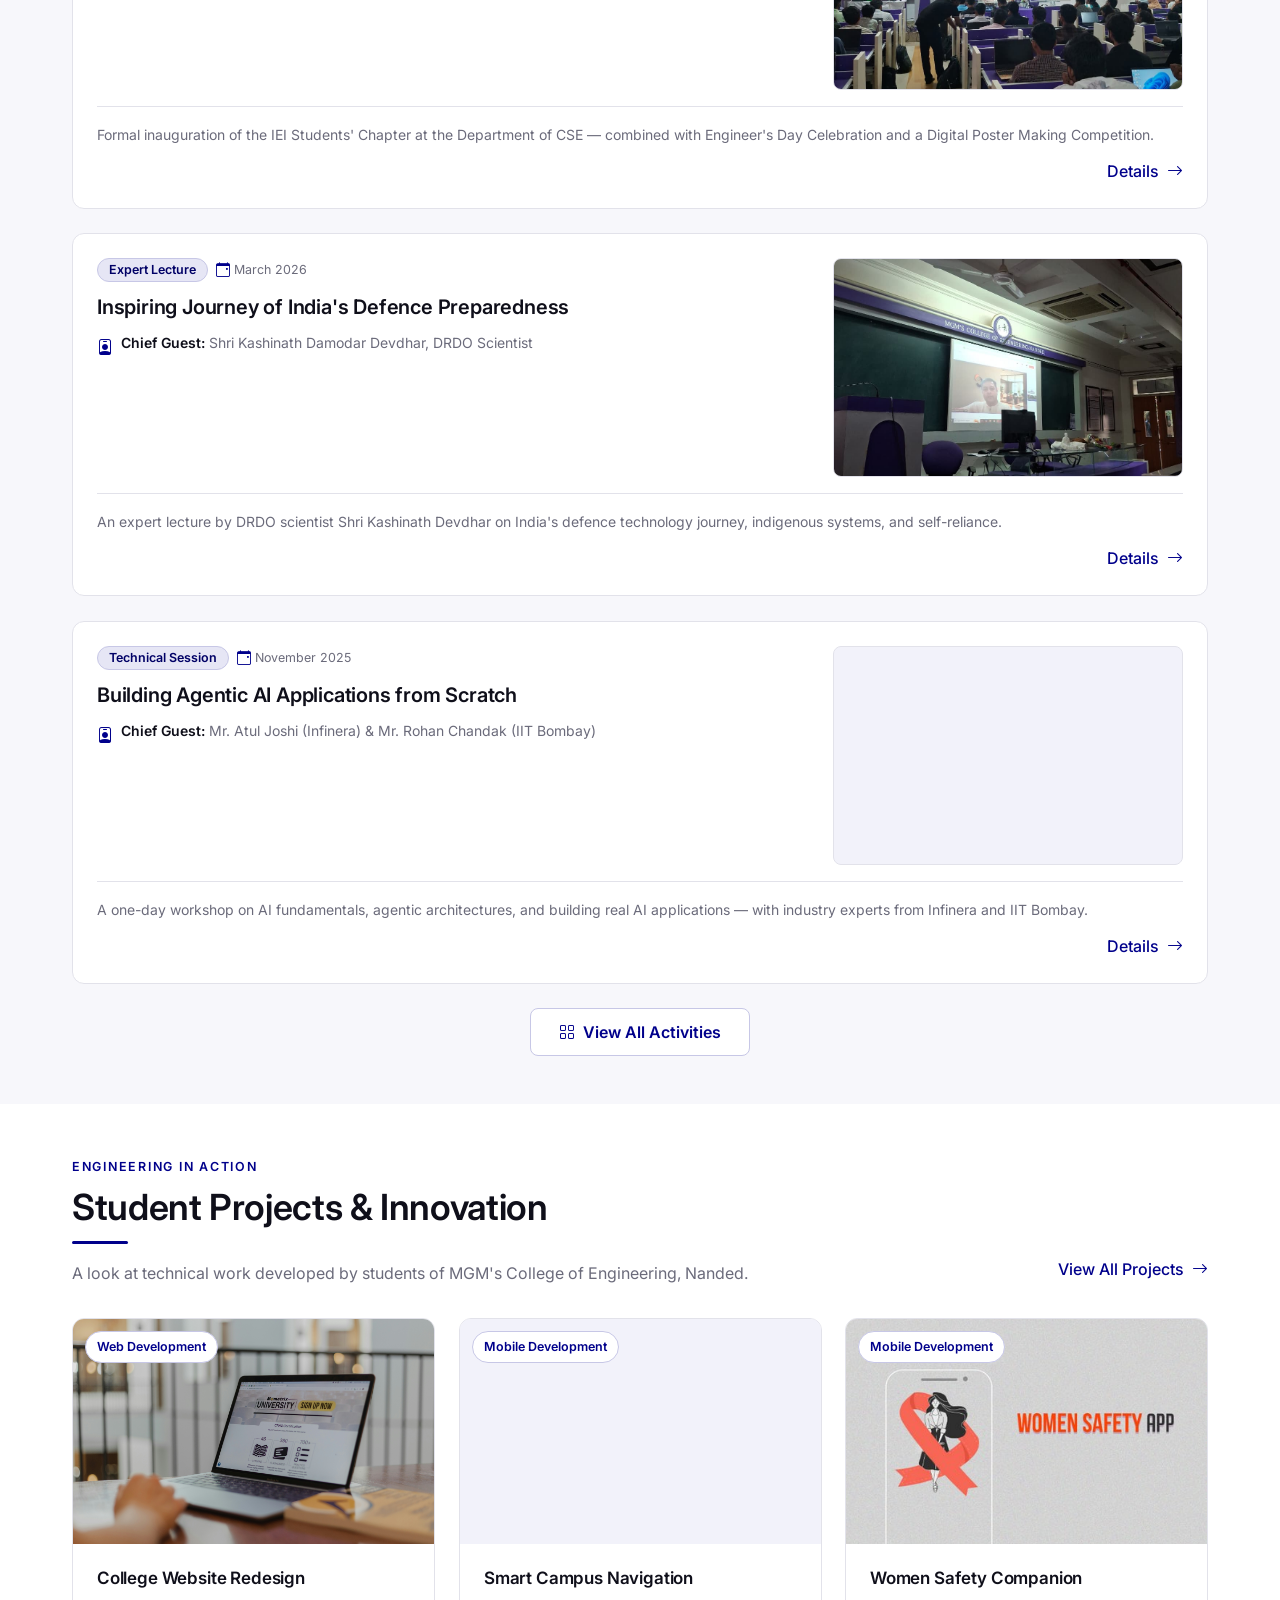
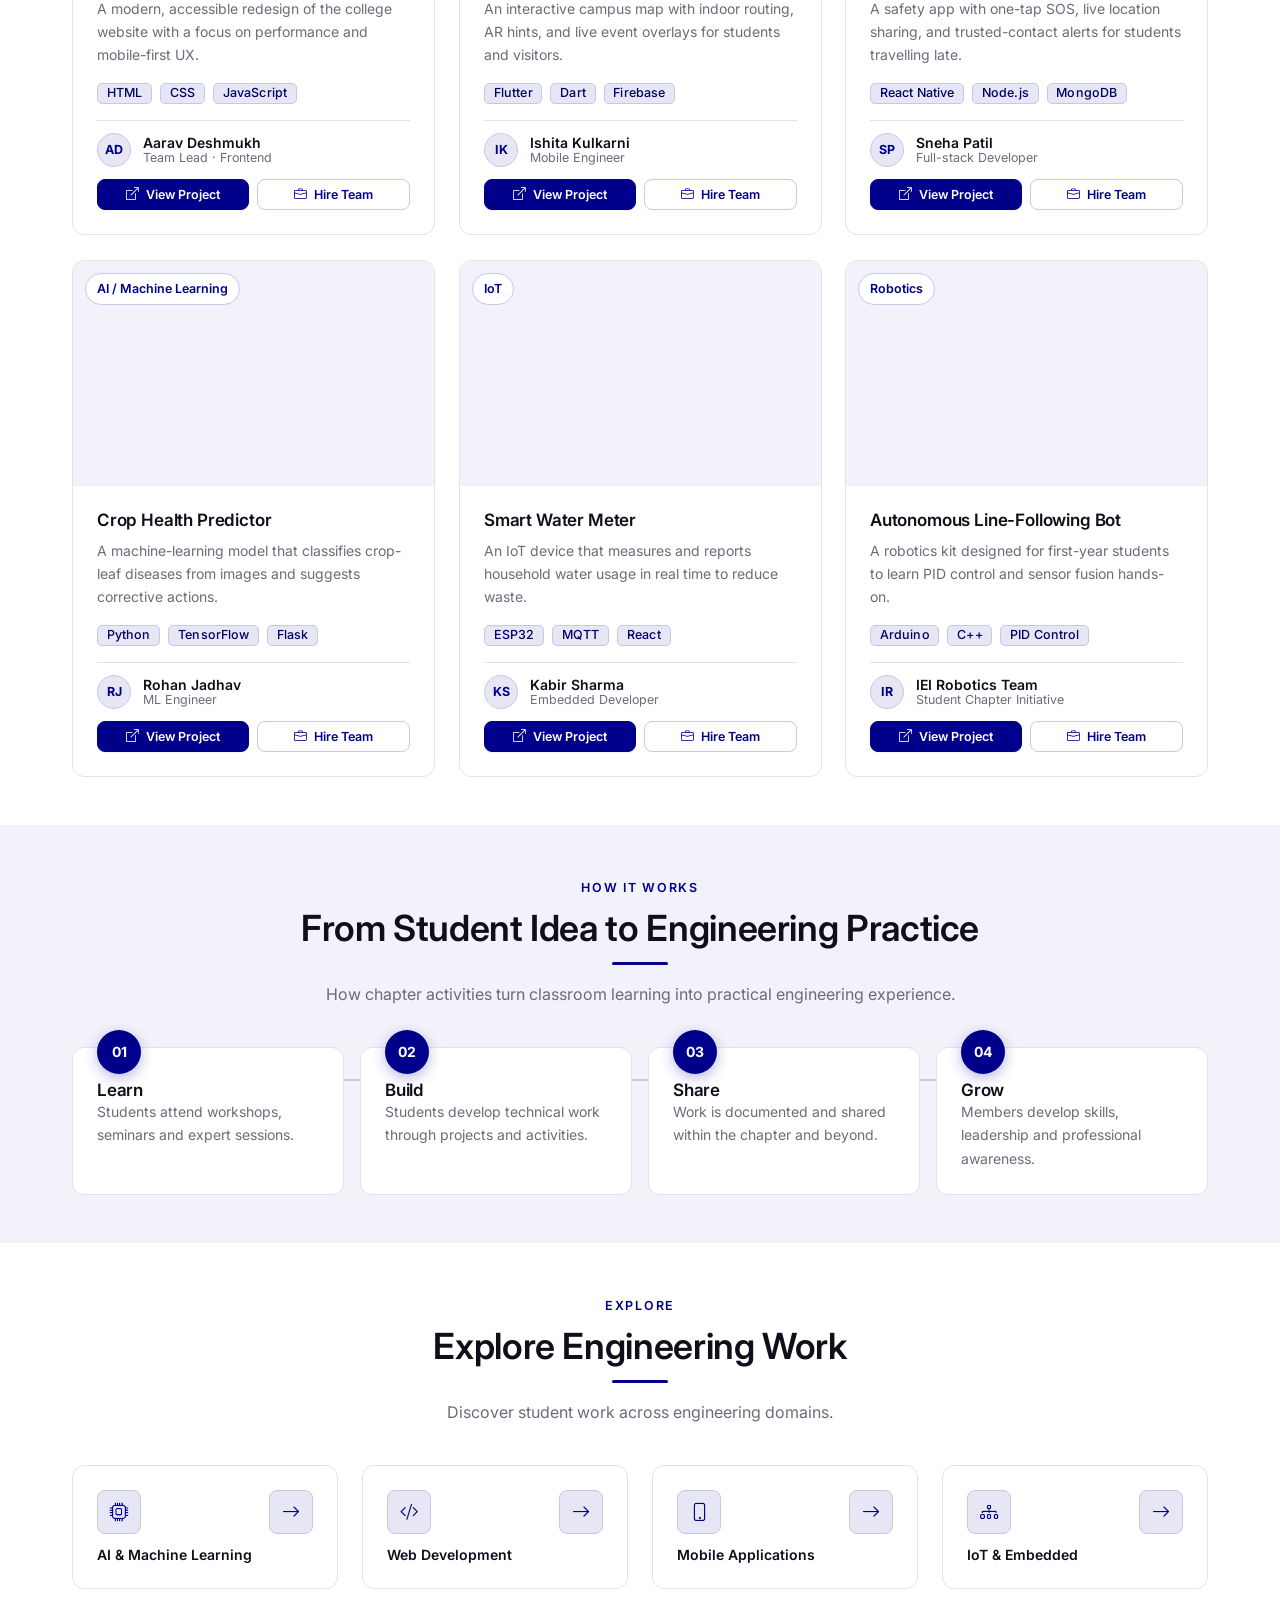
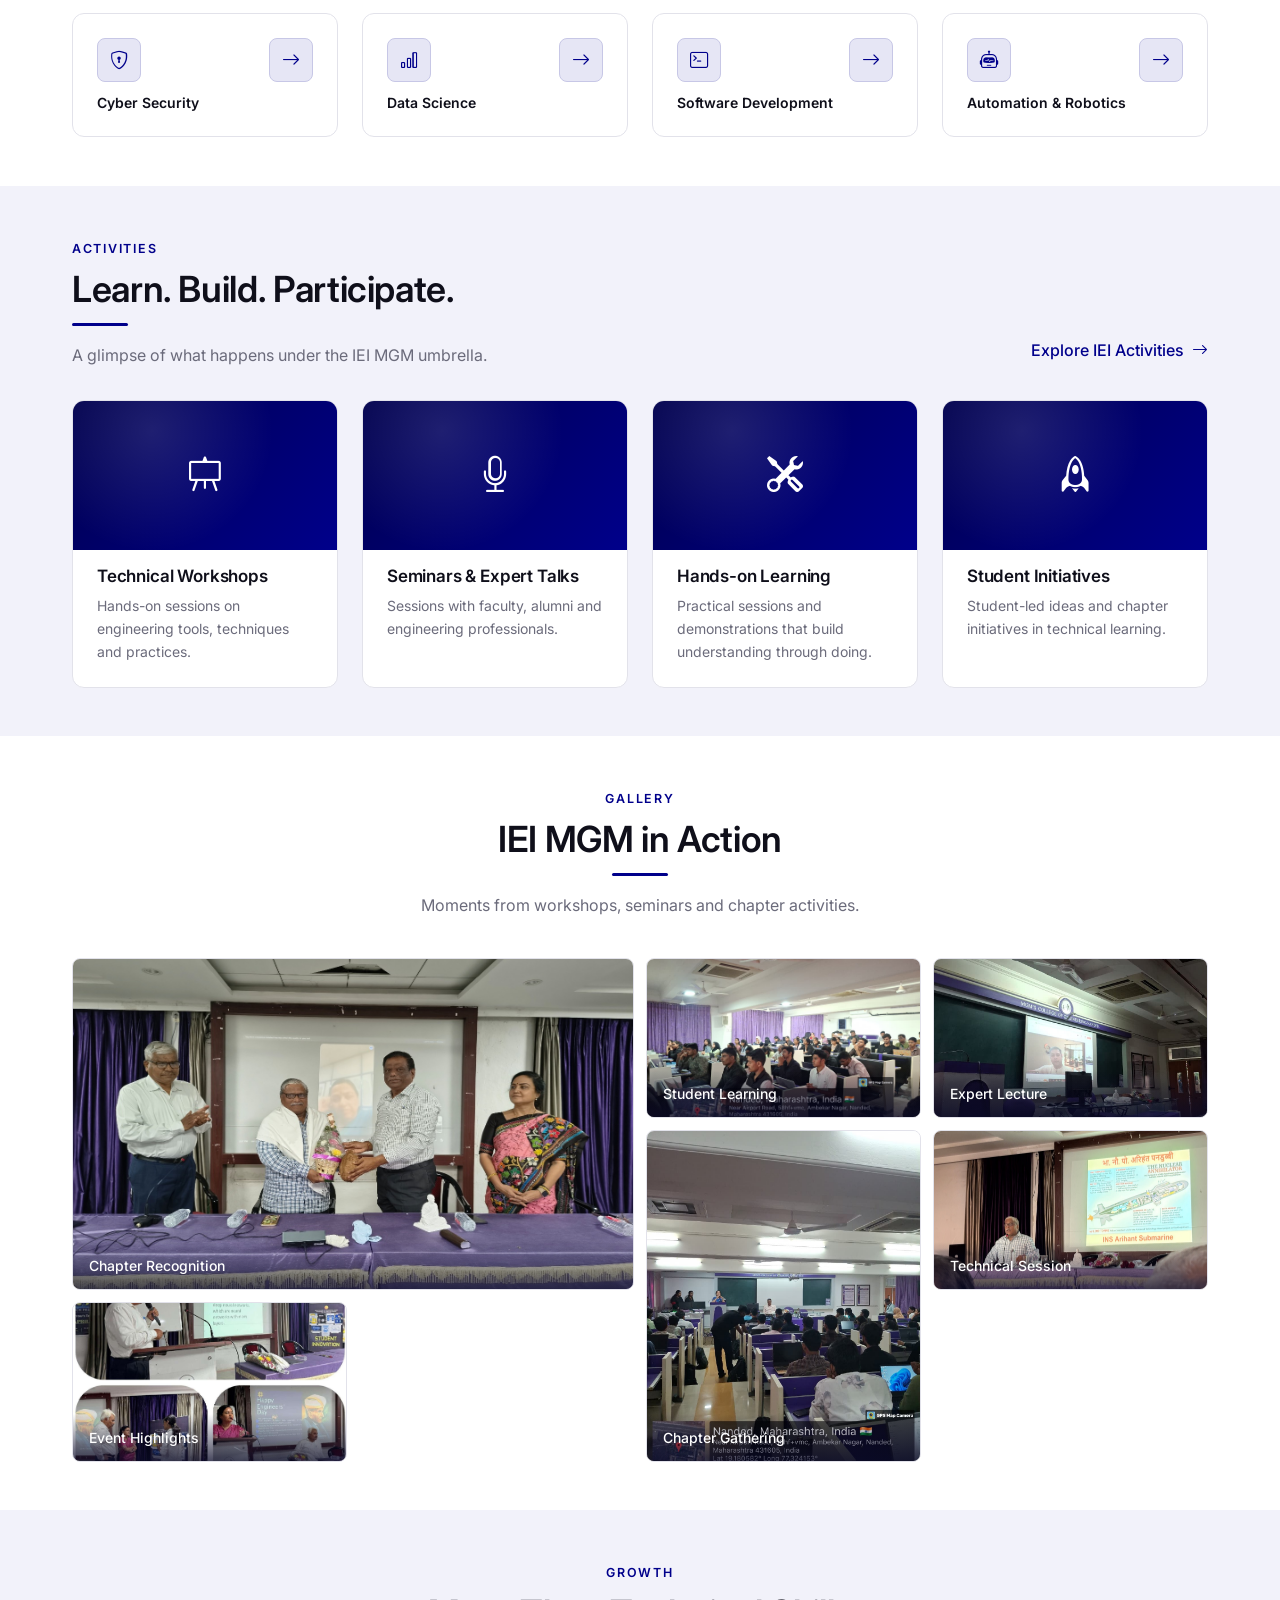
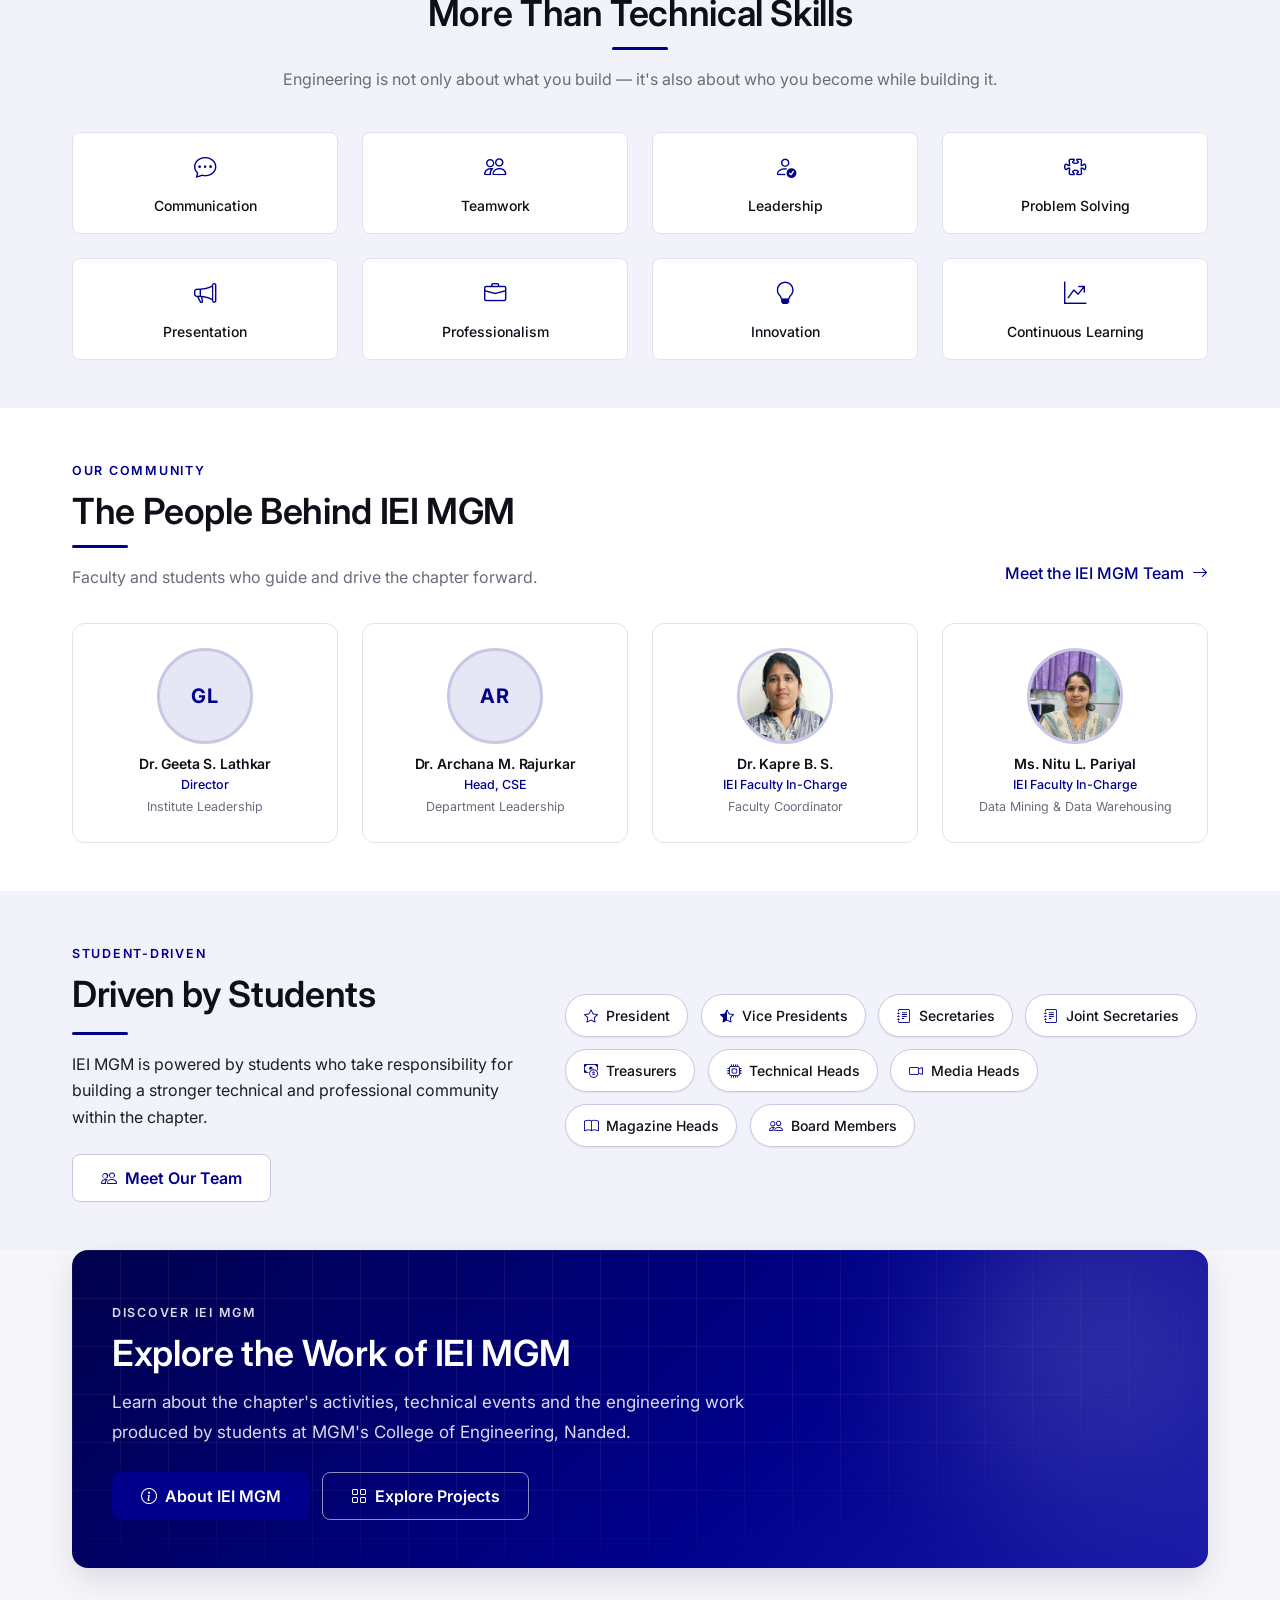
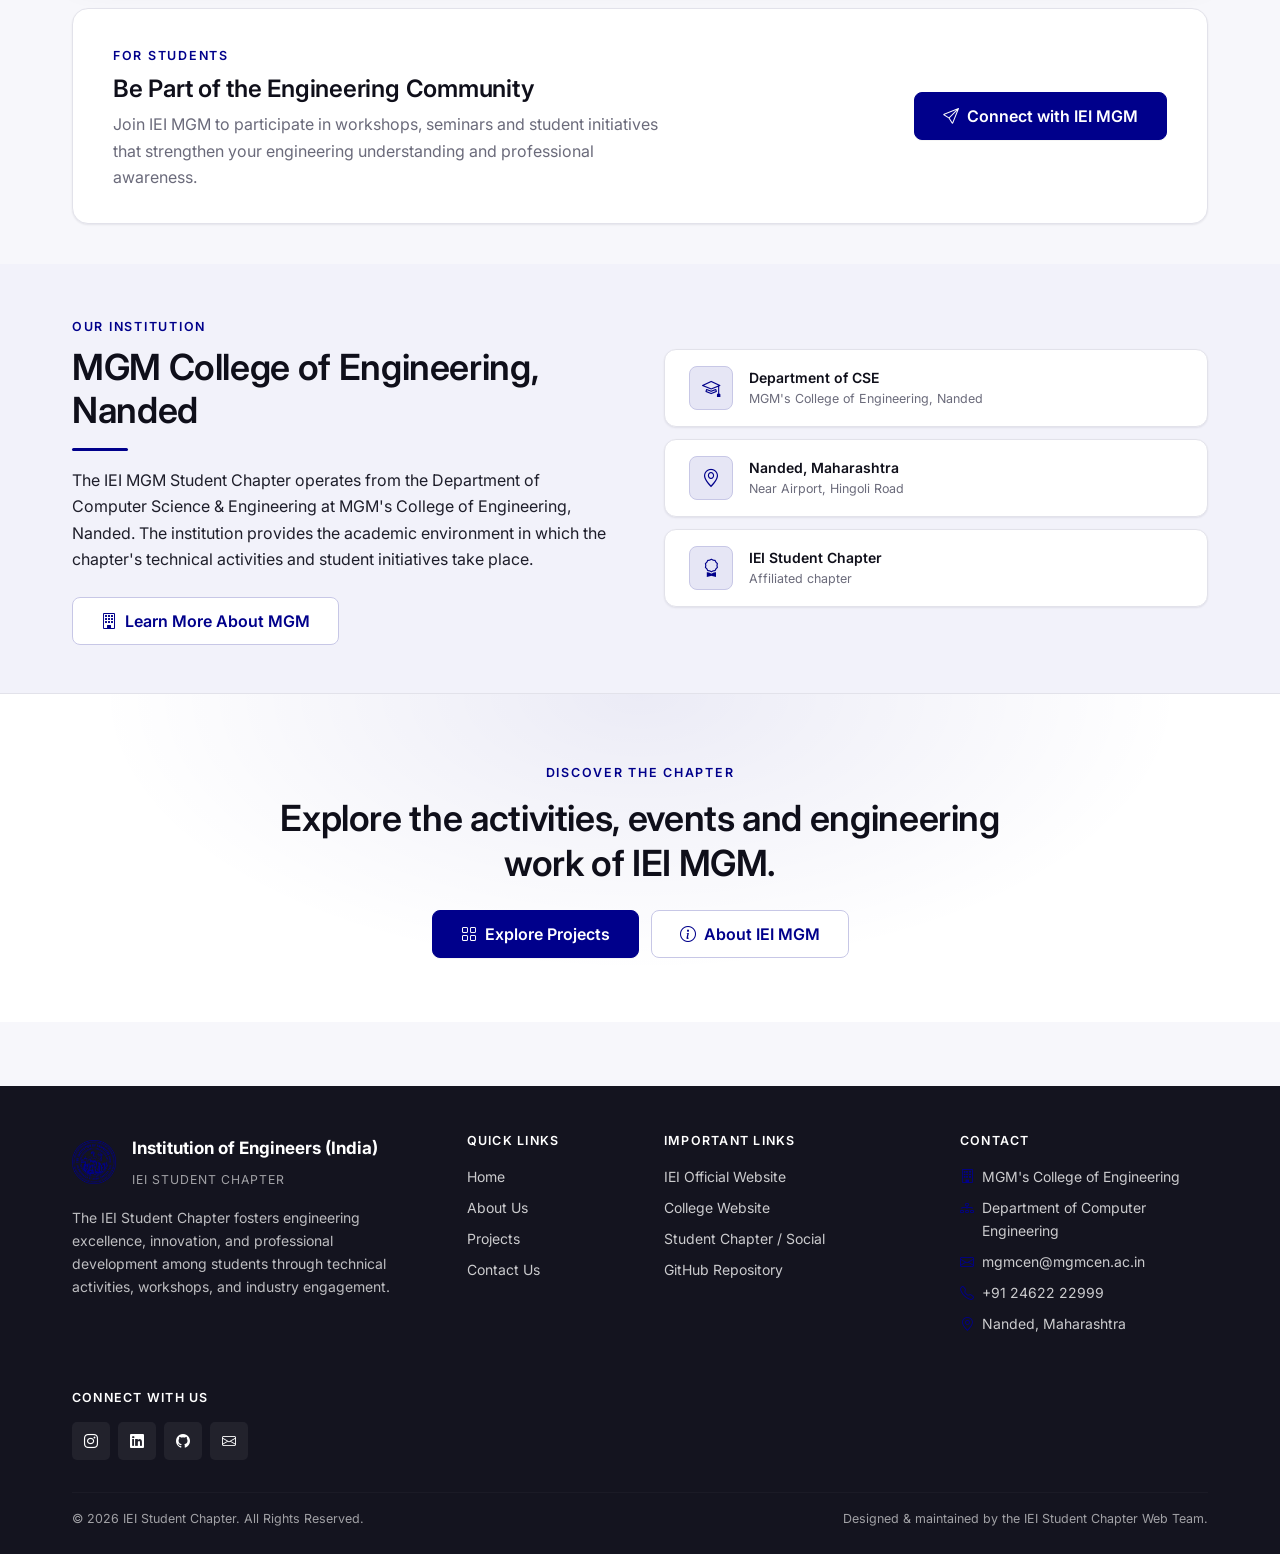
==== commit c0c8e584: "updated Nitu mam image" ====
--- a/index.html
+++ b/index.html
@@ -891,7 +891,7 @@
                     <div class="col-6 col-lg-3">
                         <article class="home-person reveal reveal-delay-3">
                             <div class="home-person-photo">
-                                <img src="assets/images/profilePicture/Nitu.jpg"
+                                <img src="assets/images/profilePicture/Nitu.jpeg"
                                      alt="Ms. Nitu L. Pariyal"
                                      loading="lazy" decoding="async"
                                      onerror="this.onerror=null; this.replaceWith(Object.assign(document.createElement('span'),{className:'home-person-initials',textContent:'BK'}));">
